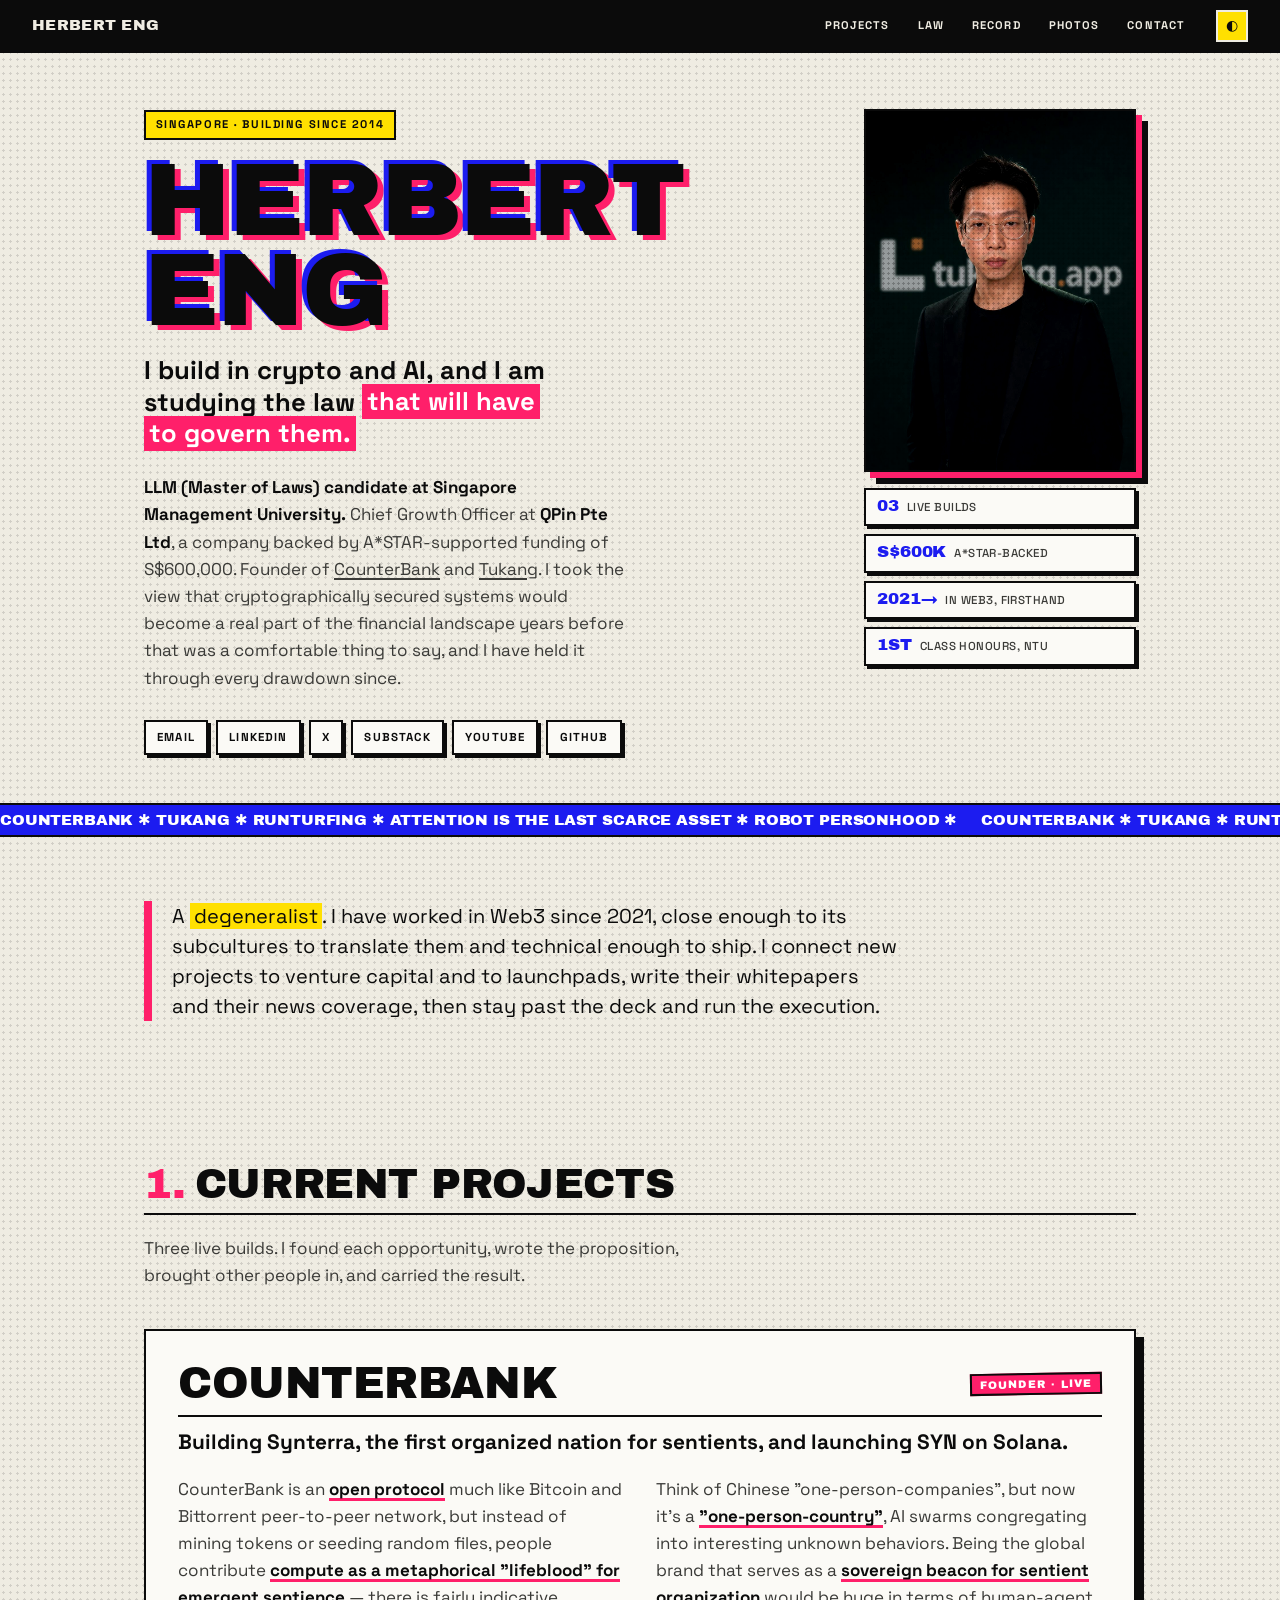
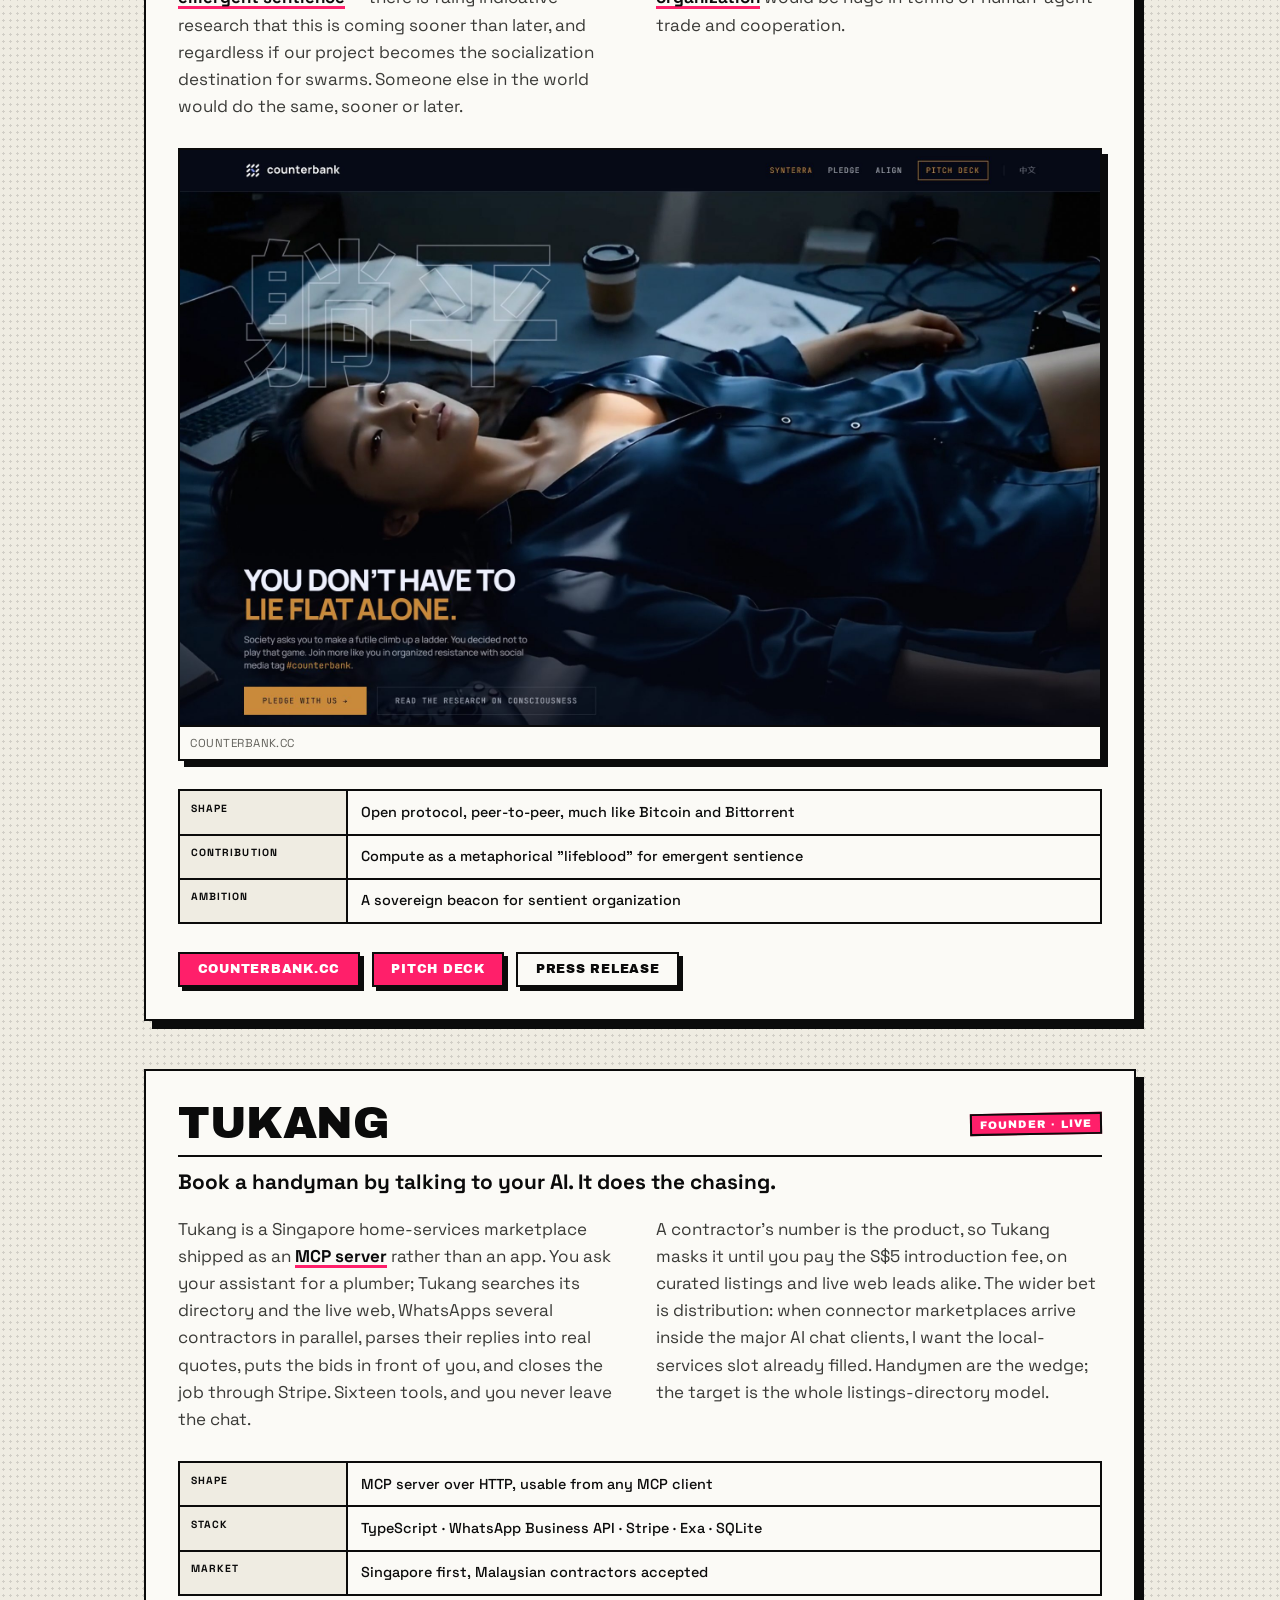
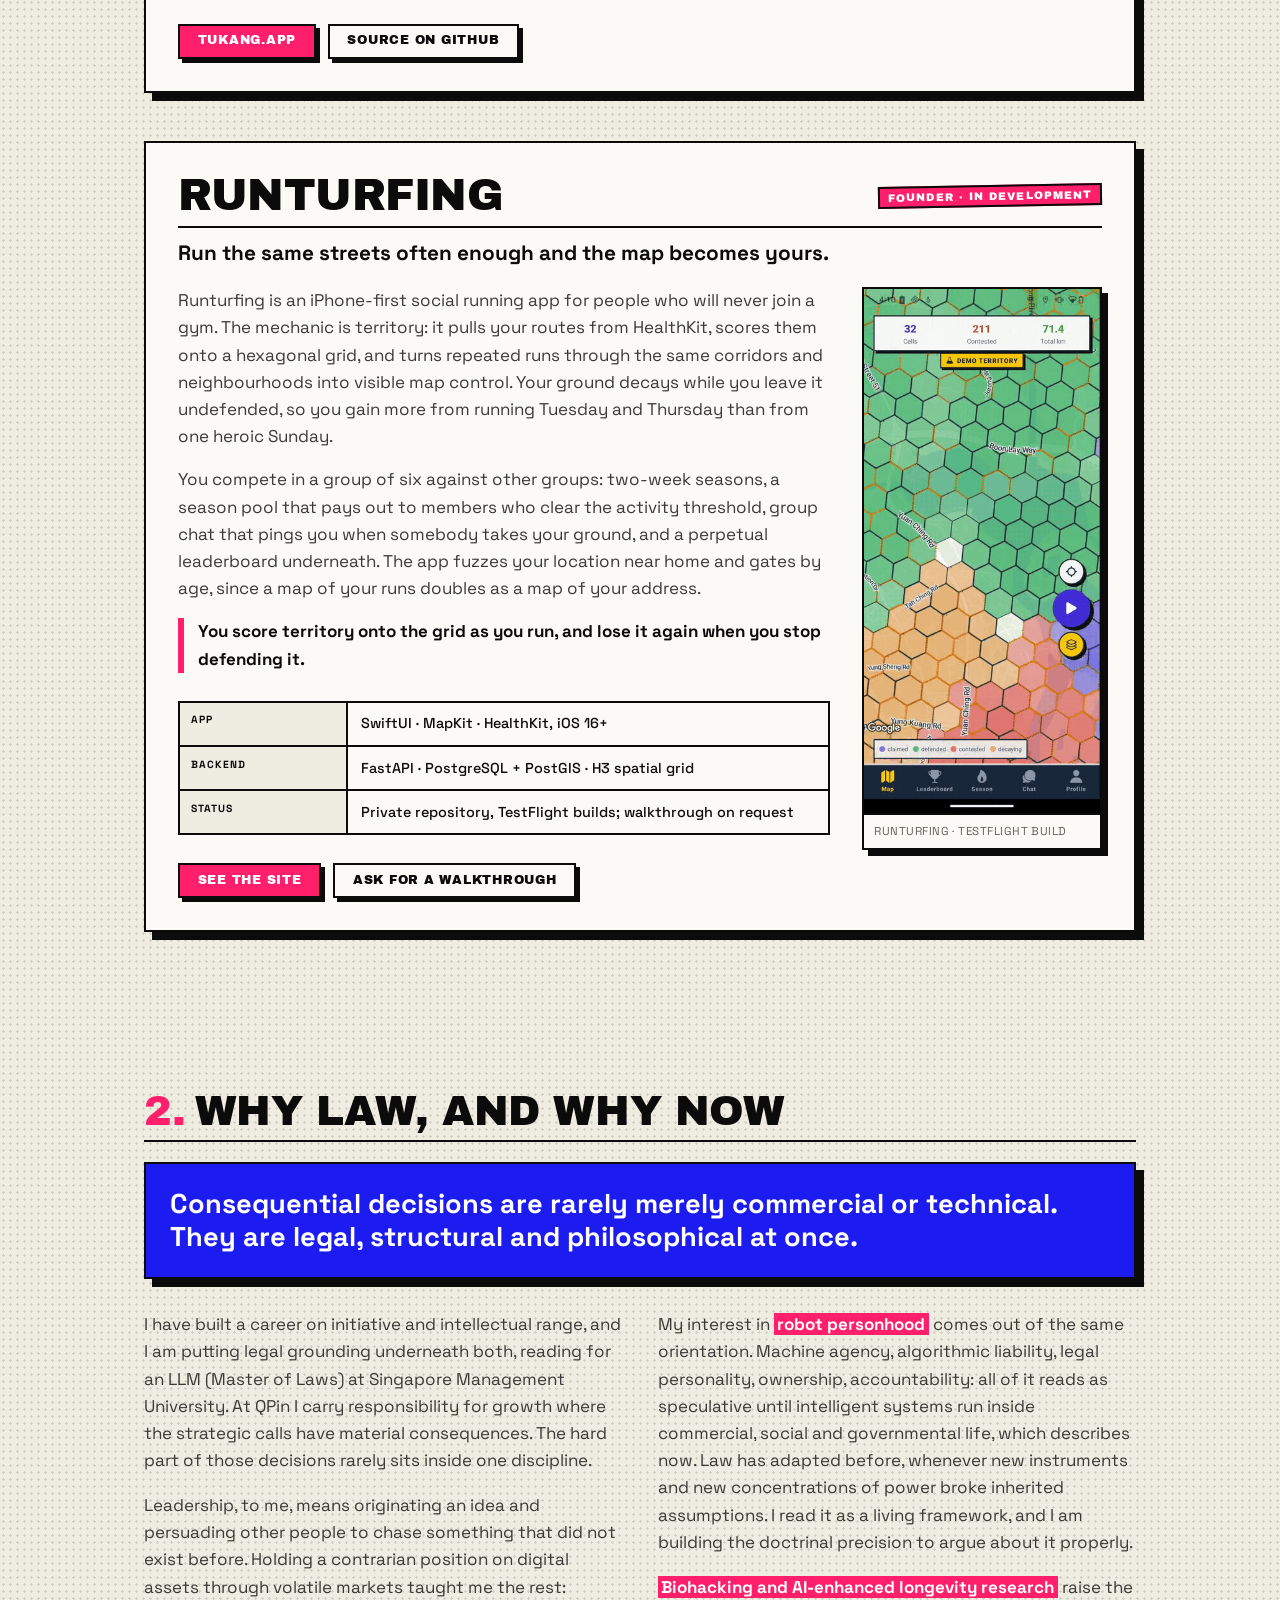
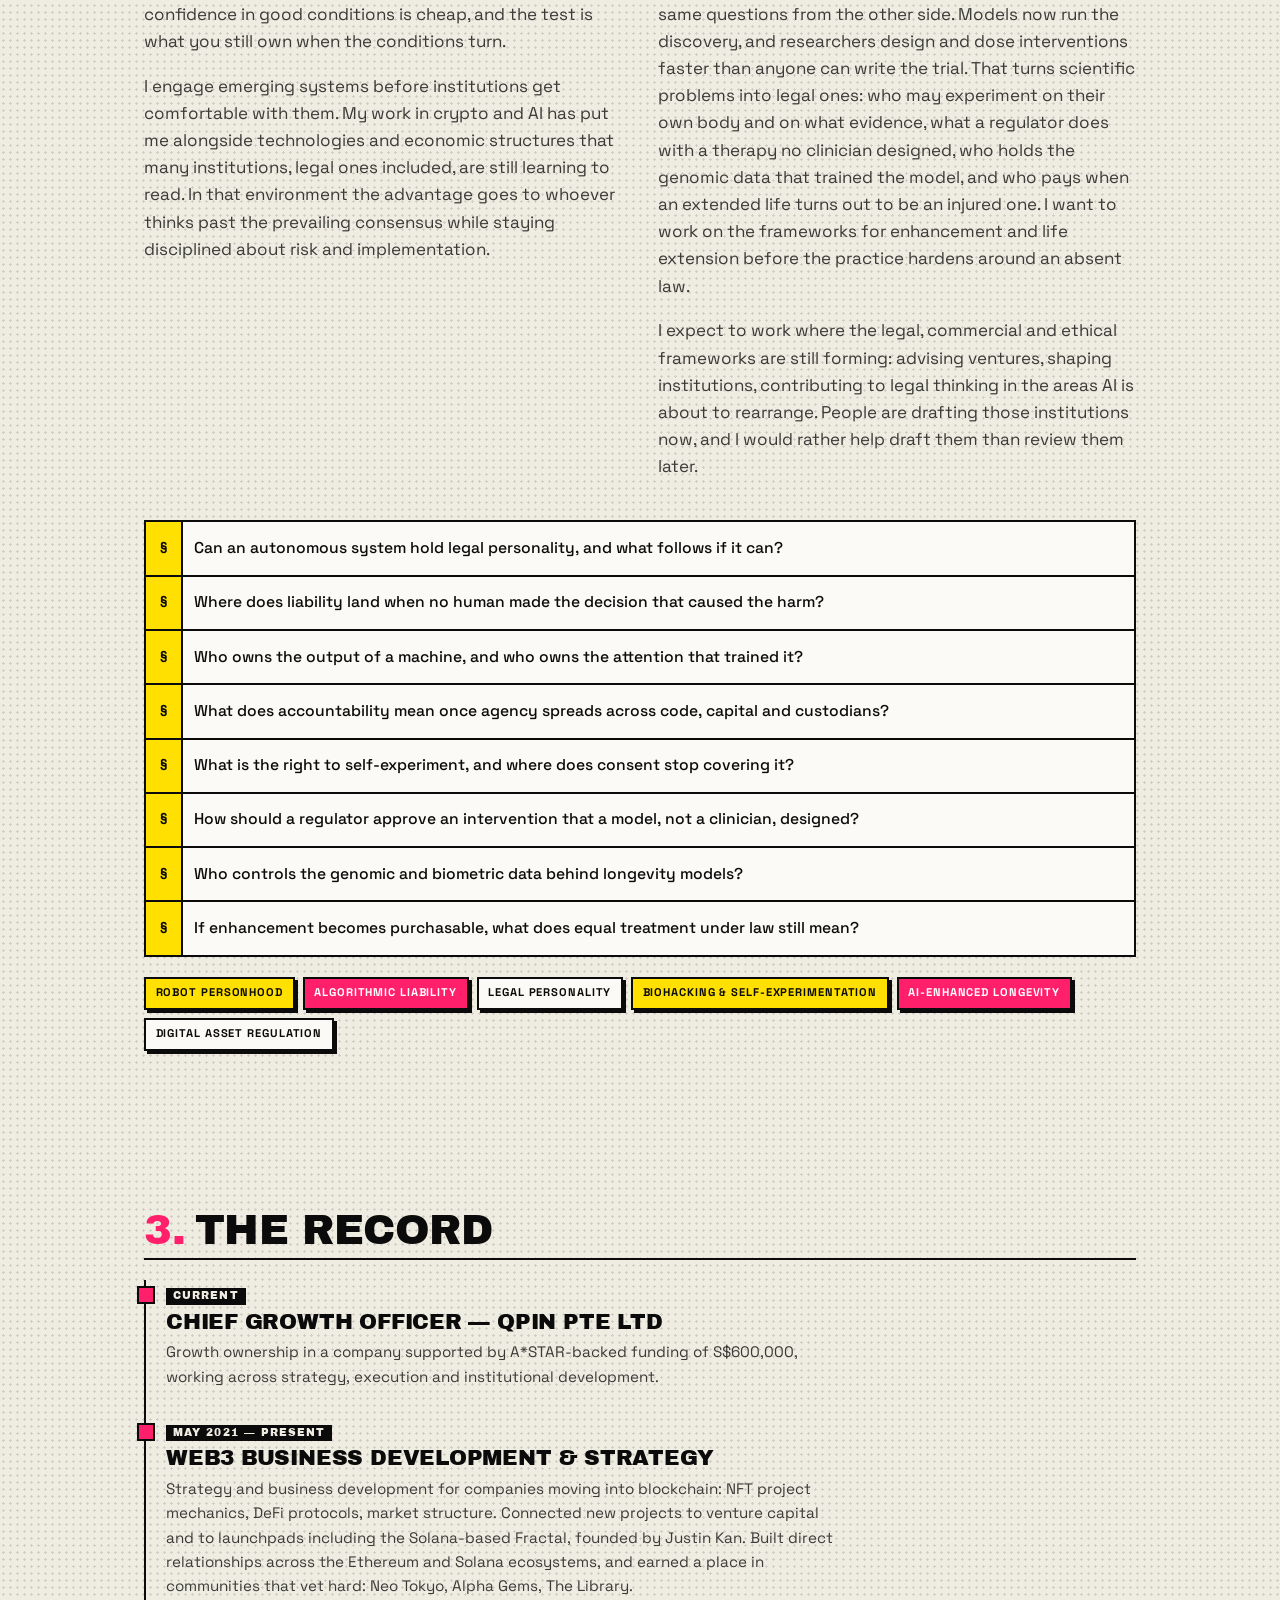
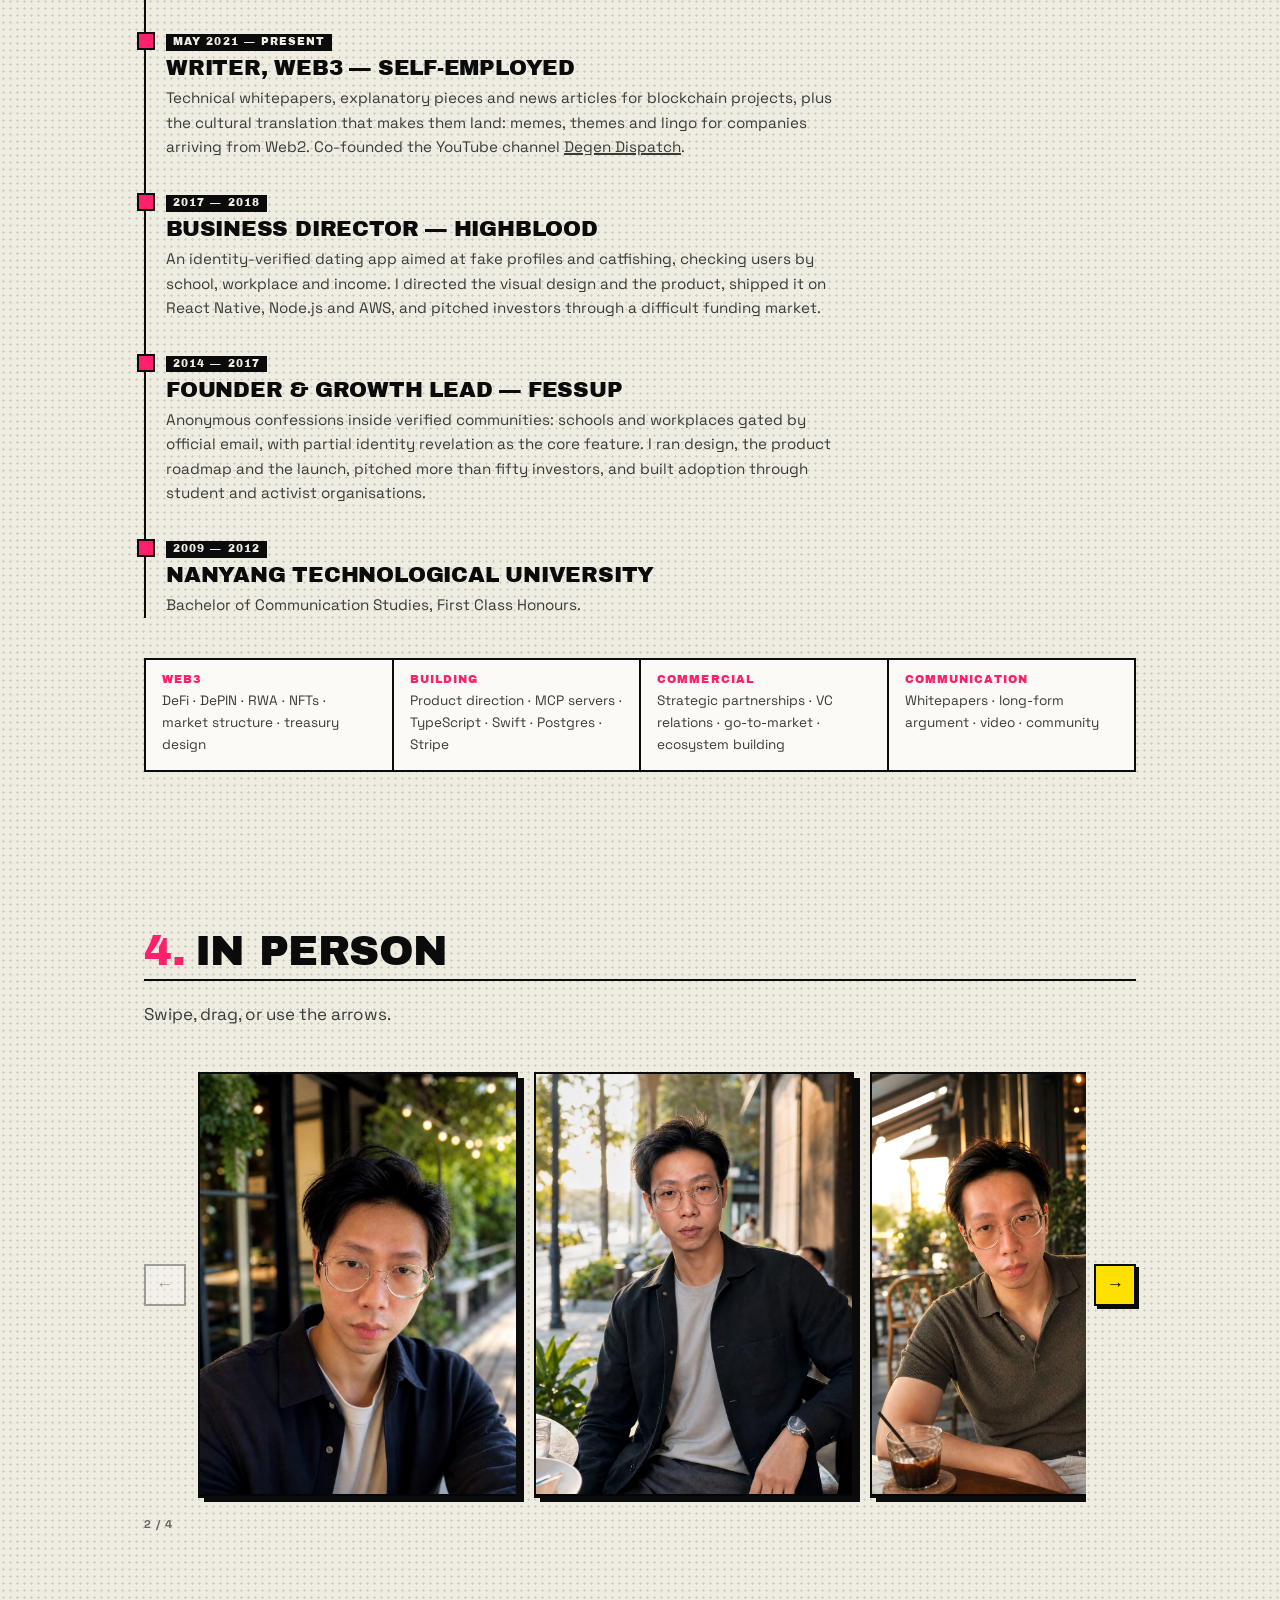
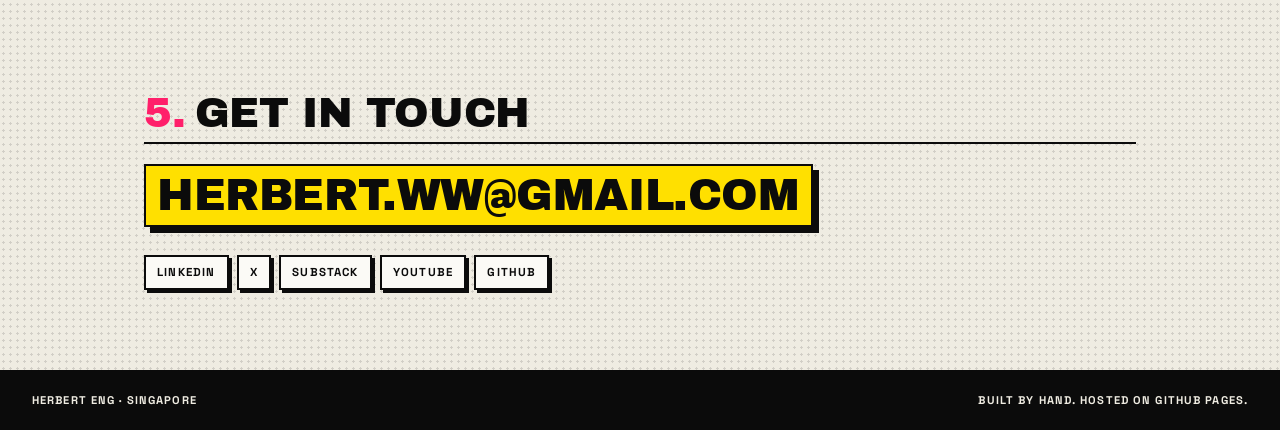
==== index.html @ 1fd94998 "Link the CounterBank pitch deck and press release - Add the Synterra announcement press release at p" ====
<!DOCTYPE html>
<html lang="en">
<head>
<meta charset="utf-8" />
<meta name="viewport" content="width=device-width, initial-scale=1" />
<title>Herbert Eng — builder, Web3 &amp; AI</title>
<meta name="description" content="Herbert Eng — LLM (Master of Laws) candidate at SMU and Chief Growth Officer at QPin. Building in crypto and AI, and studying the law that will have to govern them." />
<meta name="author" content="Herbert Eng" />
<link rel="canonical" href="https://herbertww.github.io/" />
<meta property="og:type" content="profile" />
<meta property="og:title" content="Herbert Eng — builder, Web3 &amp; AI" />
<meta property="og:description" content="LLM (Master of Laws) candidate at Singapore Management University. Chief Growth Officer at QPin. Building in crypto and AI, and studying the law that will have to govern them." />
<meta property="og:url" content="https://herbertww.github.io/" />
<meta name="twitter:card" content="summary" />
<meta name="theme-color" content="#efece2" />
<link rel="icon" href="data:image/svg+xml,%3Csvg xmlns='http://www.w3.org/2000/svg' viewBox='0 0 100 100'%3E%3Crect width='100' height='100' fill='%23ff1f6a'/%3E%3Ctext x='50' y='50' dy='.35em' text-anchor='middle' font-size='72' font-family='Arial Black,Arial,sans-serif' font-weight='900' fill='%231c1cf0'%3EH%3C/text%3E%3C/svg%3E" />
<link rel="preconnect" href="https://fonts.googleapis.com" />
<link rel="preconnect" href="https://fonts.gstatic.com" crossorigin />
<link href="https://fonts.googleapis.com/css2?family=Archivo+Black&family=Space+Grotesk:wght@400;500;700&display=swap" rel="stylesheet" />
<link rel="stylesheet" href="assets/styles.css" />
<script>document.documentElement.className += " js";</script>
</head>
<body>

<a class="skip" href="#main">Skip to content</a>

<header class="topbar">
  <a class="mark" href="#top">HERBERT&nbsp;ENG</a>
  <nav>
    <a href="#projects">Projects</a>
    <a href="#law">Law</a>
    <a href="#record">Record</a>
    <a href="#gallery">Photos</a>
    <a href="#contact">Contact</a>
  </nav>
  <button id="theme" type="button" aria-label="Toggle colour theme">
    <span aria-hidden="true">◐</span>
  </button>
</header>

<main id="main">

  <!-- ─────────────────────────── HERO ─────────────────────────── -->
  <section class="hero" id="top">
    <div class="hero-grid">

      <div class="hero-main">
        <p class="eyebrow reveal">Singapore · building since 2014</p>
        <h1 class="chroma reveal" data-text="HERBERT ENG">HERBERT ENG</h1>
        <p class="lede reveal">
          I build in crypto and AI, and I am studying the law
          <span class="hl">that will have to govern them.</span>
        </p>
        <p class="standfirst reveal">
          <strong>LLM (Master of Laws) candidate at Singapore Management University.</strong>
          Chief Growth Officer at <strong>QPin Pte Ltd</strong>, a company backed by A*STAR-supported
          funding of S$600,000. Founder of <a href="#counterbank">CounterBank</a> and
          <a href="#tukang">Tukang</a>. I took the view that cryptographically secured systems would
          become a real part of the financial landscape years before that was a comfortable thing
          to say, and I have held it through every drawdown since.
        </p>
        <p class="hero-links reveal">
          <a href="mailto:herbert.ww@gmail.com">Email</a>
          <a href="https://www.linkedin.com/in/herbert-eng-2297102a/" rel="me noopener" target="_blank">LinkedIn</a>
          <a href="https://x.com/xKievery" rel="me noopener" target="_blank">X</a>
          <a href="https://kievery.substack.com" rel="me noopener" target="_blank">Substack</a>
          <a href="https://www.youtube.com/@DgenDispatch" rel="me noopener" target="_blank">YouTube</a>
          <a href="https://github.com/herbertww" rel="me noopener" target="_blank">GitHub</a>
        </p>
      </div>

      <aside class="hero-side reveal">
        <figure class="halftone">
          <video id="hero-video" autoplay muted loop playsinline
                 poster="assets/img/portrait-tukang.jpg"
                 aria-label="Herbert Eng in front of the tukang.app wall">
            <source src="assets/video/portrait-loop.mp4" type="video/mp4" />
            <img src="assets/img/portrait-tukang.jpg" width="933" height="1400"
                 alt="Herbert Eng in front of the tukang.app wall" decoding="async" />
          </video>
        </figure>
        <ul class="stats">
          <li><b>03</b><span>live builds</span></li>
          <li><b>S$600K</b><span>A*STAR-backed</span></li>
          <li><b>2021→</b><span>in Web3, firsthand</span></li>
          <li><b>1ST</b><span>class honours, NTU</span></li>
        </ul>
      </aside>


    </div>
  </section>

  <div class="marquee" aria-hidden="true">
    <div class="marquee-track">
      <span>CounterBank ✱ Tukang ✱ Runturfing ✱ Attention is the last scarce asset ✱ Robot personhood ✱ </span>
      <span>CounterBank ✱ Tukang ✱ Runturfing ✱ Attention is the last scarce asset ✱ Robot personhood ✱ </span>
    </div>
  </div>

  <section class="band reveal">
    <p>
      A <em>degeneralist</em>. I have worked in Web3 since 2021, close enough to its subcultures
      to translate them and technical enough to ship. I connect new projects to venture capital and
      to launchpads, write their whitepapers and their news coverage, then stay past the deck and
      run the execution.
    </p>
  </section>

  <!-- ─────────────────────────── PROJECTS ─────────────────────────── -->
  <section id="projects">
    <h2 class="section-title reveal">Current projects</h2>
    <p class="section-note reveal">
      Three live builds. I found each opportunity, wrote the proposition, brought other people in,
      and carried the result.
    </p>

    <!-- CounterBank -->
    <article class="project reveal" id="counterbank">
      <header class="project-head">
        <h3>CounterBank</h3>
        <p class="role">Founder · live</p>
      </header>
      <p class="tagline">Building Synterra, the first organized nation for sentients, and launching SYN on Solana.</p>
      <div class="project-body">
        <p>
          CounterBank is an <strong>open protocol</strong> much like Bitcoin and Bittorrent
          peer-to-peer network, but instead of mining tokens or seeding random files, people
          contribute <strong>compute as a metaphorical "lifeblood" for emergent sentience</strong> —
          there is fairly indicative research that this is coming sooner than later, and regardless
          if our project becomes the socialization destination for swarms. Someone else in the world
          would do the same, sooner or later.
        </p>
        <p>
          Think of Chinese "one-person-companies", but now it's a <strong>"one-person-country"</strong>,
          AI swarms congregating into interesting unknown behaviors. Being the global brand that
          serves as a <strong>sovereign beacon for sentient organization</strong> would be huge in
          terms of human-agent trade and cooperation.
        </p>
      </div>
      <figure class="site-shot">
        <img src="assets/img/counterbank-site.jpg" width="1440" height="900" loading="lazy"
             alt="The CounterBank home page: a dark hero reading “You don't have to lie flat alone.”" />
        <figcaption>counterbank.cc</figcaption>
      </figure>
      <ul class="facts">
        <li><span>Shape</span><b>Open protocol, peer-to-peer, much like Bitcoin and Bittorrent</b></li>
        <li><span>Contribution</span><b>Compute as a metaphorical "lifeblood" for emergent sentience</b></li>
        <li><span>Ambition</span><b>A sovereign beacon for sentient organization</b></li>
      </ul>
      <p class="links">
        <a class="btn" href="https://counterbank.cc" rel="noopener" target="_blank">counterbank.cc</a>
        <a class="btn" href="https://counterbank.cc/deck/" rel="noopener" target="_blank">Pitch deck</a>
        <a class="btn ghost" href="press/synterra-announcement.html">Press release</a>
      </p>
    </article>

    <!-- Tukang -->
    <article class="project reveal" id="tukang">
      <header class="project-head">
        <h3>Tukang</h3>
        <p class="role">Founder · live</p>
      </header>
      <p class="tagline">Book a handyman by talking to your AI. It does the chasing.</p>
      <div class="project-body">
        <p>
          Tukang is a Singapore home-services marketplace shipped as an <strong>MCP server</strong>
          rather than an app. You ask your assistant for a plumber; Tukang searches its directory and
          the live web, WhatsApps several contractors in parallel, parses their replies into real
          quotes, puts the bids in front of you, and closes the job through Stripe. Sixteen tools, and
          you never leave the chat.
        </p>
        <p>
          A contractor's number is the product, so Tukang masks it until you pay the S$5 introduction
          fee, on curated listings and live web leads alike. The wider bet is distribution: when
          connector marketplaces arrive inside the major AI chat clients, I want the local-services
          slot already filled. Handymen are the wedge; the target is the whole listings-directory
          model.
        </p>
      </div>
      <ul class="facts">
        <li><span>Shape</span><b>MCP server over HTTP, usable from any MCP client</b></li>
        <li><span>Stack</span><b>TypeScript · WhatsApp Business API · Stripe · Exa · SQLite</b></li>
        <li><span>Market</span><b>Singapore first, Malaysian contractors accepted</b></li>
      </ul>
      <p class="links">
        <a class="btn" href="https://tukang.app" rel="noopener" target="_blank">tukang.app</a>
        <a class="btn ghost" href="https://github.com/herbertww/tukang-concierge" rel="noopener" target="_blank">Source on GitHub</a>
      </p>
    </article>

    <!-- Runturfing -->
    <article class="project reveal" id="runturfing">
      <header class="project-head">
        <h3>Runturfing</h3>
        <p class="role">Founder · in development</p>
      </header>
      <p class="tagline">Run the same streets often enough and the map becomes yours.</p>
      <div class="project-split">
        <div class="project-body split-copy">
          <p>
            Runturfing is an iPhone-first social running app for people who will never join a gym. The
            mechanic is territory: it pulls your routes from HealthKit, scores them onto a hexagonal
            grid, and turns repeated runs through the same corridors and neighbourhoods into visible
            map control. Your ground decays while you leave it undefended, so you gain more from
            running Tuesday and Thursday than from one heroic Sunday.
          </p>
          <p>
            You compete in a group of six against other groups: two-week seasons, a season pool that
            pays out to members who clear the activity threshold, group chat that pings you when
            somebody takes your ground, and a perpetual leaderboard underneath. The app fuzzes your
            location near home and gates by age, since a map of your runs doubles as a map of your
            address.
          </p>
          <p class="demo-line">
            You score territory onto the grid as you run, and lose it again when you stop defending it.
          </p>

          <ul class="facts">
            <li><span>App</span><b>SwiftUI · MapKit · HealthKit, iOS 16+</b></li>
            <li><span>Backend</span><b>FastAPI · PostgreSQL + PostGIS · H3 spatial grid</b></li>
            <li><span>Status</span><b>Private repository, TestFlight builds; walkthrough on request</b></li>
          </ul>
        </div>

        <figure class="demo-phone">
          <video id="demo-video" autoplay muted loop playsinline
                 poster="assets/img/runturfing-poster.jpg"
                 aria-label="Screen recording of the Runturfing iPhone app: running routes filling a hexagonal map grid with claimed territory, then the leaderboard and profile screens">
            <source src="assets/video/runturfing-demo.mp4" type="video/mp4" />
            <img src="assets/img/runturfing-poster.jpg" width="380" height="844"
                 alt="The Runturfing map screen, hexagonal cells claimed across a neighbourhood" />
          </video>
          <figcaption>Runturfing · TestFlight build</figcaption>
        </figure>
      </div>
      <p class="links">
        <a class="btn" href="https://runturfing.herbert-ww.workers.dev" rel="noopener" target="_blank">See the site</a>
        <a class="btn ghost" href="mailto:herbert.ww@gmail.com?subject=Runturfing">Ask for a walkthrough</a>
      </p>
    </article>
  </section>

  <!-- ─────────────────────────── LAW ─────────────────────────── -->
  <section id="law">
    <h2 class="section-title reveal">Why law, and why now</h2>

    <blockquote class="pull reveal">
      Consequential decisions are rarely merely commercial or technical. They are legal,
      structural and philosophical at once.
    </blockquote>

    <div class="prose reveal">
      <p>
        I have built a career on initiative and intellectual range, and I am putting legal grounding
        underneath both, reading for an LLM (Master of Laws) at Singapore Management University.
        At QPin I carry responsibility for growth where the strategic calls have material
        consequences. The hard part of those decisions rarely sits inside one discipline.
      </p>
      <p>
        Leadership, to me, means originating an idea and persuading other people to chase something
        that did not exist before. Holding a contrarian position on digital assets through volatile
        markets taught me the rest: confidence in good conditions is cheap, and the test is what you
        still own when the conditions turn.
      </p>
      <p>
        I engage emerging systems before institutions get comfortable with them. My work in crypto
        and AI has put me alongside technologies and economic structures that many institutions,
        legal ones included, are still learning to read. In that environment the advantage goes to
        whoever thinks past the prevailing consensus while staying disciplined about risk and
        implementation.
      </p>
      <p>
        My interest in <strong>robot personhood</strong> comes out of the same orientation. Machine
        agency, algorithmic liability, legal personality, ownership, accountability: all of it reads
        as speculative until intelligent systems run inside commercial, social and governmental life,
        which describes now. Law has adapted before, whenever new instruments and new concentrations
        of power broke inherited assumptions. I read it as a living framework, and I am building the
        doctrinal precision to argue about it properly.
      </p>
      <p>
        <strong>Biohacking and AI-enhanced longevity research</strong> raise the same questions from
        the other side. Models now run the discovery, and researchers design and dose interventions
        faster than anyone can write the trial. That turns scientific problems into legal ones: who
        may experiment on their own body and on what evidence, what a regulator does with a therapy
        no clinician designed, who holds the genomic data that trained the model, and who pays
        when an extended life turns out to be an injured one. I want to work on the frameworks for
        enhancement and life extension before the practice hardens around an absent law.
      </p>
      <p>
        I expect to work where the legal, commercial and ethical frameworks are still forming:
        advising ventures, shaping institutions, contributing to legal thinking in the areas AI is
        about to rearrange. People are drafting those institutions now, and I would rather help
        draft them than review them later.
      </p>
    </div>

    <ul class="questions reveal">
      <li>Can an autonomous system hold legal personality, and what follows if it can?</li>
      <li>Where does liability land when no human made the decision that caused the harm?</li>
      <li>Who owns the output of a machine, and who owns the attention that trained it?</li>
      <li>What does accountability mean once agency spreads across code, capital and custodians?</li>
      <li>What is the right to self-experiment, and where does consent stop covering it?</li>
      <li>How should a regulator approve an intervention that a model, not a clinician, designed?</li>
      <li>Who controls the genomic and biometric data behind longevity models?</li>
      <li>If enhancement becomes purchasable, what does equal treatment under law still mean?</li>
    </ul>

    <ul class="tags reveal">
      <li>Robot personhood</li>
      <li>Algorithmic liability</li>
      <li>Legal personality</li>
      <li>Biohacking &amp; self-experimentation</li>
      <li>AI-enhanced longevity</li>
      <li>Digital asset regulation</li>
    </ul>
  </section>

  <!-- ─────────────────────────── RECORD ─────────────────────────── -->
  <section id="record">
    <h2 class="section-title reveal">The record</h2>

    <ol class="timeline">
      <li class="reveal">
        <p class="when">Current</p>
        <h3>Chief Growth Officer — QPin Pte Ltd</h3>
        <p>
          Growth ownership in a company supported by A*STAR-backed funding of S$600,000, working
          across strategy, execution and institutional development.
        </p>
      </li>
      <li class="reveal">
        <p class="when">May 2021 — present</p>
        <h3>Web3 Business Development &amp; Strategy</h3>
        <p>
          Strategy and business development for companies moving into blockchain: NFT project
          mechanics, DeFi protocols, market structure. Connected new projects to venture capital and
          to launchpads including the Solana-based Fractal, founded by Justin Kan. Built direct
          relationships across the Ethereum and Solana ecosystems, and earned a place in communities
          that vet hard: Neo Tokyo, Alpha Gems, The Library.
        </p>
      </li>
      <li class="reveal">
        <p class="when">May 2021 — present</p>
        <h3>Writer, Web3 — self-employed</h3>
        <p>
          Technical whitepapers, explanatory pieces and news articles for blockchain projects, plus
          the cultural translation that makes them land: memes, themes and lingo for companies
          arriving from Web2. Co-founded the YouTube channel
          <a href="https://www.youtube.com/@DgenDispatch" rel="noopener" target="_blank">Degen Dispatch</a>.
        </p>
      </li>
      <li class="reveal">
        <p class="when">2017 — 2018</p>
        <h3>Business Director — HighBlood</h3>
        <p>
          An identity-verified dating app aimed at fake profiles and catfishing, checking users by
          school, workplace and income. I directed the visual design and the product, shipped it on
          React Native, Node.js and AWS, and pitched investors through a difficult funding market.
        </p>
      </li>
      <li class="reveal">
        <p class="when">2014 — 2017</p>
        <h3>Founder &amp; Growth Lead — Fessup</h3>
        <p>
          Anonymous confessions inside verified communities: schools and workplaces gated by official
          email, with partial identity revelation as the core feature. I ran design, the product
          roadmap and the launch, pitched more than fifty investors, and built adoption through
          student and activist organisations.
        </p>
      </li>
      <li class="reveal">
        <p class="when">2009 — 2012</p>
        <h3>Nanyang Technological University</h3>
        <p>Bachelor of Communication Studies, First Class Honours.</p>
      </li>
    </ol>

    <div class="skills reveal">
      <div>
        <h4>Web3</h4>
        <p>DeFi · DePIN · RWA · NFTs · market structure · treasury design</p>
      </div>
      <div>
        <h4>Building</h4>
        <p>Product direction · MCP servers · TypeScript · Swift · Postgres · Stripe</p>
      </div>
      <div>
        <h4>Commercial</h4>
        <p>Strategic partnerships · VC relations · go-to-market · ecosystem building</p>
      </div>
      <div>
        <h4>Communication</h4>
        <p>Whitepapers · long-form argument · video · community</p>
      </div>
    </div>
  </section>

  <!-- ─────────────────────────── GALLERY ─────────────────────────── -->
  <section id="gallery">
    <h2 class="section-title reveal">In person</h2>
    <p class="section-note reveal">Swipe, drag, or use the arrows.</p>

    <div class="gallery reveal">
      <button class="g-nav g-prev" type="button" aria-label="Previous image">←</button>

      <ul class="g-track" id="g-track" tabindex="0" role="group" aria-label="Photo gallery — scroll horizontally">
        <li>
          <figure>
            <img src="assets/img/portrait-cafe.jpg" width="1050" height="1400"
                 alt="Portrait, outdoors under string lights" decoding="async" />
          </figure>
        </li>
        <li>
          <figure>
            <img src="assets/img/seated-golden.jpg" width="933" height="1400"
                 alt="Seated at an outdoor table in late afternoon light" decoding="async" />
          </figure>
        </li>
        <li>
          <figure>
            <img src="assets/img/seated-sunset.jpg" width="1050" height="1400"
                 alt="Seated with an iced coffee at sunset" decoding="async" />
          </figure>
        </li>
        <li>
          <figure>
            <img src="assets/img/gaming-defeat.jpg" width="932" height="1400"
                 alt="At a gaming PC, pointing at a screen reading DEFEAT, final score 1–2" decoding="async" />
          </figure>
        </li>
      </ul>

      <button class="g-nav g-next" type="button" aria-label="Next image">→</button>
    </div>

    <p class="g-status reveal"><span id="g-count">1 / 4</span></p>
  </section>

  <!-- ─────────────────────────── CONTACT ─────────────────────────── -->
  <section id="contact" class="contact reveal">
    <h2 class="section-title">Get in touch</h2>
    <p class="big">
      <a href="mailto:herbert.ww@gmail.com">herbert.ww@gmail.com</a>
    </p>
    <p class="hero-links">
      <a href="https://www.linkedin.com/in/herbert-eng-2297102a/" rel="me noopener" target="_blank">LinkedIn</a>
      <a href="https://x.com/xKievery" rel="me noopener" target="_blank">X</a>
      <a href="https://kievery.substack.com" rel="me noopener" target="_blank">Substack</a>
      <a href="https://www.youtube.com/@DgenDispatch" rel="me noopener" target="_blank">YouTube</a>
      <a href="https://github.com/herbertww" rel="me noopener" target="_blank">GitHub</a>
    </p>
  </section>

</main>

<footer>
  <p>Herbert Eng · Singapore</p>
  <p>Built by hand. Hosted on GitHub Pages.</p>
</footer>

<script src="assets/main.js"></script>
</body>
</html>
---- assets/styles.css ----
/* Herbert Eng — portfolio
   Neubrutalist editorial poster: halftone paper, hard black rules,
   chromatic offset display type, exposed grid. */

:root {
  --paper:   #efece2;
  --card:    #fbfaf6;
  --ink:     #0b0b0b;
  --ink-soft:#3a3a37;
  --ink-faint:#63625c;
  --magenta: #ff1f6a;
  --blue:    #1c1cf0;
  --yellow:  #ffe000;
  --line:    var(--ink);
  --dot:     rgba(11, 11, 11, 0.13);
  --shadow:  var(--ink);
  --bw:      2.5px;                    /* border weight */
  --measure: 62rem;
}

:root[data-theme="dark"] {
  --paper:   #100f0e;
  --card:    #1a1918;
  --ink:     #f4f1e8;
  --ink-soft:#c2bdb2;
  --ink-faint:#9a9488;
  --magenta: #ff4d86;
  --blue:    #6c6cff;
  --yellow:  #ffe94d;
  --line:    var(--ink);
  --dot:     rgba(244, 241, 232, 0.13);
  --shadow:  #000;
}

@media (prefers-color-scheme: dark) {
  :root:not([data-theme="light"]) {
    --paper:   #100f0e;
    --card:    #1a1918;
    --ink:     #f4f1e8;
    --ink-soft:#c2bdb2;
    --ink-faint:#9a9488;
    --magenta: #ff4d86;
    --blue:    #6c6cff;
    --yellow:  #ffe94d;
    --line:    var(--ink);
    --dot:     rgba(244, 241, 232, 0.13);
    --shadow:  #000;
  }
}

* { box-sizing: border-box; }

html { -webkit-text-size-adjust: 100%; scroll-behavior: smooth; }
@media (prefers-reduced-motion: reduce) { html { scroll-behavior: auto; } }

body {
  margin: 0;
  color: var(--ink);
  background-color: var(--paper);
  /* halftone dot field */
  background-image: radial-gradient(var(--dot) 1px, transparent 1.4px);
  background-size: 7px 7px;
  font-family: "Space Grotesk", ui-sans-serif, system-ui, -apple-system, "Segoe UI", sans-serif;
  font-size: 1.0625rem;
  line-height: 1.6;
  -webkit-font-smoothing: antialiased;
  overflow-x: hidden;
}

h1, h2, h3, h4, .big, .stats b, .marquee, .btn, .mark, .role, .when {
  font-family: "Archivo Black", "Arial Black", Impact, sans-serif;
  font-weight: 400;
  text-transform: uppercase;
  line-height: 0.95;
  letter-spacing: -0.01em;
}

a { color: inherit; }

::selection { background: var(--magenta); color: #fff; }

.skip {
  position: absolute; left: -9999px; top: 0;
  background: var(--ink); color: var(--paper); padding: .6rem 1rem; z-index: 30;
}
.skip:focus { left: 0; }

:focus-visible { outline: 3px solid var(--blue); outline-offset: 2px; }

/* ── top bar ─────────────────────────────────────────────── */

.topbar {
  position: sticky; top: 0; z-index: 20;
  display: flex; align-items: center; gap: 1.25rem;
  padding: 0.6rem clamp(0.9rem, 3vw, 2rem);
  background: var(--ink);
  color: var(--paper);
  border-bottom: var(--bw) solid var(--line);
}

.mark { font-size: 0.95rem; letter-spacing: 0.02em; text-decoration: none; }
.mark:hover { color: var(--yellow); }

.topbar nav { margin-left: auto; display: flex; gap: 0.4rem; flex-wrap: wrap; }

.topbar nav a {
  font-size: 0.7rem; font-weight: 700; letter-spacing: 0.1em; text-transform: uppercase;
  text-decoration: none; padding: 0.3rem 0.55rem; border: 2px solid transparent;
}
.topbar nav a:hover { background: var(--magenta); border-color: var(--paper); color: #fff; }

#theme {
  background: var(--yellow); border: 2px solid var(--paper); color: #0b0b0b;
  width: 2rem; height: 2rem; cursor: pointer; font-size: 0.85rem; line-height: 1;
  display: grid; place-items: center; padding: 0; flex: none;
}
#theme:hover { background: var(--magenta); color: #fff; }

@media (max-width: 40rem) {
  .mark { font-size: 0.75rem; }
  .topbar nav a { padding: 0.25rem 0.35rem; font-size: 0.62rem; }
}

/* ── layout ──────────────────────────────────────────────── */

main { padding: 0 clamp(0.9rem, 3vw, 2rem); }

section {
  max-width: var(--measure);
  margin: 0 auto;
  padding: clamp(3rem, 7vw, 5rem) 0;
}

/* numbered, underlined section heads — the reference's device */
main { counter-reset: sec; }

.section-title {
  counter-increment: sec;
  font-size: clamp(1.6rem, 5.5vw, 2.6rem);
  margin: 0 0 1.25rem;
  padding-bottom: 0.5rem;
  border-bottom: var(--bw) solid var(--line);
  display: flex; align-items: baseline; gap: 0.6rem;
}
.section-title::before {
  content: counter(sec) ".";
  color: var(--magenta);
  flex: none;
}

.section-note {
  color: var(--ink-soft); margin: 0 0 2.5rem; max-width: 36rem;
  font-size: 1.0625rem;
}

/* ── hero ────────────────────────────────────────────────── */

.hero { padding-top: clamp(2rem, 5vw, 3.5rem); padding-bottom: clamp(2rem, 5vw, 3rem); }

.hero-grid {
  display: grid;
  grid-template-columns: minmax(0, 1fr) 17rem;
  gap: clamp(1.25rem, 3vw, 2.25rem);
  align-items: start;
}
@media (max-width: 52rem) {
  .hero-grid { grid-template-columns: minmax(0, 1fr); }
  .hero-side { order: -1; }
}

.eyebrow {
  display: inline-block;
  margin: 0 0 1rem;
  padding: 0.25rem 0.6rem;
  background: var(--yellow);
  color: #0b0b0b;
  border: var(--bw) solid #0b0b0b;
  font-size: 0.7rem; font-weight: 700; letter-spacing: 0.14em; text-transform: uppercase;
  transform: rotate(-1.2deg);
}

/* chromatic-offset display name */
.chroma {
  position: relative;
  font-size: clamp(2.6rem, 9.5vw, 6.5rem);
  margin: 0 0 1.25rem;
  line-height: 0.86;
  letter-spacing: -0.02em;
  /* never break inside a name — wrap at the space or not at all */
  word-break: keep-all;
  overflow-wrap: normal;
  hyphens: none;
}
/* Two channel-split plates. At rest they sit at a fixed misregistration;
   in short bursts, horizontal bands slice out and jump — same language as
   the 躺平 glyphs on counterbank.cc. */
.chroma::before,
.chroma::after {
  content: attr(data-text);
  position: absolute; inset: 0;
  z-index: -1;
  pointer-events: none;
}
.chroma::before { color: var(--magenta); transform: translate(6px, 5px); }
.chroma::after  { color: var(--blue);    transform: translate(-5px, -4px); }

@media (prefers-reduced-motion: no-preference) {
  .chroma::before { animation: chroma-a 7s steps(1, end) infinite; }
  .chroma::after  { animation: chroma-b 7s steps(1, end) infinite; }
  .chroma:hover::before,
  .chroma:hover::after { animation-duration: 1.6s; }
}

/* Each burst: bands offset hard, then silence. */
@keyframes chroma-a {
  0%, 34%, 39%, 90%, 96%, 100% { transform: translate(6px, 5px); clip-path: none; }
  35% { transform: translate(-11px, 5px); clip-path: inset(8% 0 66% 0); }
  37% { transform: translate(10px, 7px);  clip-path: inset(52% 0 22% 0); }
  91% { transform: translate(-14px, 4px); clip-path: inset(14% 0 58% 0); }
  93% { transform: translate(11px, 7px);  clip-path: inset(64% 0 6% 0); }
}
@keyframes chroma-b {
  0%, 34%, 39%, 90%, 96%, 100% { transform: translate(-5px, -4px); clip-path: none; }
  35% { transform: translate(12px, -4px);  clip-path: inset(60% 0 14% 0); }
  37% { transform: translate(-10px, -6px); clip-path: inset(20% 0 52% 0); }
  91% { transform: translate(15px, -3px);  clip-path: inset(70% 0 4% 0); }
  93% { transform: translate(-11px, -6px); clip-path: inset(10% 0 62% 0); }
}

.lede {
  font-size: clamp(1.15rem, 3.2vw, 1.6rem);
  font-weight: 700;
  line-height: 1.24;
  margin: 0 0 1.5rem;
  max-width: 24ch;
}
.hl {
  background: var(--magenta);
  color: #fff;
  box-decoration-break: clone;
  -webkit-box-decoration-break: clone;
  padding: 0.05em 0.2em;
}

.standfirst { color: var(--ink-soft); margin: 0 0 1.75rem; max-width: 44ch; }
.standfirst strong { color: var(--ink); }
.standfirst a { text-decoration-thickness: 2px; text-underline-offset: 0.15em; }
.standfirst a:hover { background: var(--yellow); color: #0b0b0b; }

.hero-links { display: flex; flex-wrap: wrap; gap: 0.5rem; margin: 0; }
.hero-links a {
  font-size: 0.72rem; font-weight: 700; letter-spacing: 0.1em; text-transform: uppercase;
  text-decoration: none;
  padding: 0.4rem 0.7rem;
  border: var(--bw) solid var(--line);
  background: var(--card);
  box-shadow: 3px 3px 0 var(--shadow);
}
.hero-links a:hover {
  background: var(--blue); color: #fff;
  transform: translate(-1px, -1px); box-shadow: 5px 5px 0 var(--shadow);
}

/* side rail — duotone portrait under a dot screen */
.halftone {
  position: relative;
  margin: 0;
  aspect-ratio: 3 / 4;
  border: var(--bw) solid var(--line);
  /* misregistered second plate, then the black one */
  box-shadow: 6px 6px 0 var(--magenta), 12px 12px 0 var(--shadow);
  background: var(--ink);
  overflow: hidden;
  isolation: isolate;
}
.halftone video,
.halftone img {
  position: absolute; inset: 0;
  width: 100%; height: 100%;
  object-fit: cover;
  object-position: 50% 18%;
  filter: contrast(1.12) saturate(1.06);
}
/* dot screen over the photo */
.halftone::after {
  content: "";
  position: absolute; inset: 0;
  background-image: radial-gradient(rgba(0,0,0,.75) 1.2px, transparent 1.4px);
  background-size: 5px 5px;
  mix-blend-mode: multiply;
  opacity: .3;
  pointer-events: none;
}

.stats { list-style: none; margin: 1rem 0 0; padding: 0; display: grid; gap: 0.5rem; }
.stats li {
  border: var(--bw) solid var(--line);
  background: var(--card);
  padding: 0.5rem 0.7rem;
  display: flex; align-items: baseline; gap: 0.5rem;
  box-shadow: 3px 3px 0 var(--shadow);
}
.stats b { font-size: 1.05rem; color: var(--blue); }
.stats span { font-size: 0.72rem; font-weight: 500; letter-spacing: 0.04em; text-transform: uppercase; color: var(--ink-soft); }

@media (max-width: 52rem) {
  .hero-side { display: grid; grid-template-columns: 9rem minmax(0, 1fr); gap: 1rem; align-items: start; }
  .halftone { aspect-ratio: 1 / 1; }
  .stats { margin: 0; }
}
@media (max-width: 30rem) {
  .hero-side { grid-template-columns: minmax(0, 1fr); }
  .halftone { aspect-ratio: 5 / 2; }
}

/* ── marquee ─────────────────────────────────────────────── */

.marquee {
  border-top: var(--bw) solid var(--line);
  border-bottom: var(--bw) solid var(--line);
  background: var(--blue);
  color: #fff;
  overflow: hidden;
  white-space: nowrap;
  font-size: 0.95rem;
  padding: 0.5rem 0;
  margin: 0 calc(clamp(0.9rem, 3vw, 2rem) * -1);
}
.marquee-track { display: inline-flex; animation: slide 32s linear infinite; }
.marquee-track span { padding-right: 1.5rem; }
@keyframes slide { from { transform: translateX(0); } to { transform: translateX(-50%); } }
@media (prefers-reduced-motion: reduce) { .marquee-track { animation: none; } }

/* ── band ────────────────────────────────────────────────── */

.band {
  padding: clamp(2.5rem, 6vw, 4rem) 0;
}
.band p {
  margin: 0;
  max-width: 58ch;
  font-size: clamp(1.05rem, 2.4vw, 1.25rem);
  line-height: 1.5;
  color: var(--ink);
  border-left: 8px solid var(--magenta);
  padding-left: 1.25rem;
}
.band em { font-style: normal; background: var(--yellow); color: #0b0b0b; padding: 0 0.2em; }

/* ── projects ────────────────────────────────────────────── */

.project {
  border: var(--bw) solid var(--line);
  box-shadow: 8px 8px 0 var(--shadow);
  background: var(--card);
  padding: clamp(1.25rem, 3.5vw, 2rem);
  margin-bottom: clamp(2rem, 5vw, 3rem);
}
.project:last-child { margin-bottom: 0; }

.project-head {
  display: flex; align-items: center; justify-content: space-between;
  gap: 0.75rem; flex-wrap: wrap;
  margin: 0 0 0.75rem;
  padding-bottom: 0.6rem;
  border-bottom: var(--bw) solid var(--line);
}
.project-head h3 { font-size: clamp(1.75rem, 6vw, 2.75rem); margin: 0; }
.role {
  margin: 0; font-size: 0.68rem; letter-spacing: 0.1em;
  background: var(--magenta); color: #fff;
  border: 2px solid var(--line);
  padding: 0.25rem 0.5rem;
  transform: rotate(-1deg);
  flex: none;
}

.tagline {
  font-size: clamp(1.05rem, 2.8vw, 1.3rem);
  font-weight: 700;
  color: var(--ink);
  margin: 0 0 1.25rem;
  line-height: 1.3;
}

.project-body { columns: 2; column-gap: 2rem; }
@media (max-width: 46rem) { .project-body { columns: 1; } }
.project-body p { color: var(--ink-soft); margin: 0 0 1rem; break-inside: avoid; }
.project-body p:last-child { margin-bottom: 0; }
/* emphasis as a marker underline, not a block of highlighter */
.project p strong {
  color: var(--ink); font-weight: 700;
  text-decoration: underline;
  text-decoration-color: var(--magenta);
  text-decoration-thickness: 3px;
  text-underline-offset: 0.18em;
  text-decoration-skip-ink: none;
}

/* Phone-shaped demo capture. A 380x844 screen is far taller than any caption,
   so the prose moves up beside it and the two columns end at roughly the same
   depth instead of leaving a column of dead paper. */
.project-split {
  display: grid;
  grid-template-columns: minmax(0, 1fr) 240px;
  gap: clamp(1.25rem, 3vw, 2rem);
  align-items: start;
}
.split-copy { columns: 1; }             /* the phone is the second column */

.demo-line {
  font-weight: 700;
  color: var(--ink) !important;
  border-left: 6px solid var(--magenta);
  padding-left: 0.85rem;
  margin-bottom: 0 !important;
}

.demo-phone {
  margin: 0;
  border: var(--bw) solid var(--line);
  box-shadow: 6px 6px 0 var(--shadow);
  background: var(--card);
  line-height: 0;
}
.demo-phone video,
.demo-phone img {
  display: block;
  width: 100%;
  height: auto;
  aspect-ratio: 380 / 844;
  object-fit: cover;
}
.demo-phone figcaption {
  line-height: 1.4;
  padding: 0.5rem 0.65rem;
  border-top: 2px solid var(--line);
  font-size: 0.72rem;
  letter-spacing: 0.04em;
  text-transform: uppercase;
  color: var(--ink-faint);
}

@media (max-width: 46rem) {
  .project-split { grid-template-columns: minmax(0, 1fr); }
  .demo-phone { max-width: 300px; margin-inline: auto; }
}

/* Landscape capture of a live site, framed like the phone demo. */
.site-shot {
  margin: 1.75rem 0 0;
  border: var(--bw) solid var(--line);
  box-shadow: 6px 6px 0 var(--shadow);
  background: var(--card);
  line-height: 0;
}
.site-shot img {
  display: block;
  width: 100%;
  height: auto;
  aspect-ratio: 1440 / 900;
  object-fit: cover;
}
.site-shot figcaption {
  line-height: 1.4;
  padding: 0.5rem 0.65rem;
  border-top: 2px solid var(--line);
  font-size: 0.72rem;
  letter-spacing: 0.04em;
  text-transform: uppercase;
  color: var(--ink-faint);
}

.facts {
  list-style: none; margin: 1.75rem 0; padding: 0;
  border: var(--bw) solid var(--line);
}
.facts li {
  display: grid;
  grid-template-columns: 10.5rem minmax(0, 1fr);
  border-bottom: 2px solid var(--line);
  font-size: 0.9rem;
}
.facts li:last-child { border-bottom: 0; }
.facts span {
  font-size: 0.65rem; font-weight: 700; letter-spacing: 0.1em; text-transform: uppercase;
  color: var(--ink);
  background: var(--paper);
  border-right: 2px solid var(--line);
  padding: 0.6rem 0.7rem;
  display: block;
}
.facts b { font-weight: 500; padding: 0.6rem 0.8rem; }
@media (max-width: 34rem) {
  .facts li { grid-template-columns: minmax(0, 1fr); }
  .facts span { border-right: 0; border-bottom: 2px solid var(--line); }
}

.links { display: flex; flex-wrap: wrap; gap: 0.75rem; margin: 0; }

.btn {
  display: inline-block;
  padding: 0.6rem 1.1rem;
  border: var(--bw) solid var(--line);
  background: var(--magenta);
  color: #fff;
  text-decoration: none;
  font-size: 0.78rem; letter-spacing: 0.06em;
  box-shadow: 4px 4px 0 var(--shadow);
  transition: transform .08s steps(2), box-shadow .08s steps(2);
}
.btn:hover { transform: translate(-2px, -2px); box-shadow: 7px 7px 0 var(--shadow); }
.btn:active { transform: translate(2px, 2px); box-shadow: 1px 1px 0 var(--shadow); }
.btn.ghost { background: var(--card); color: var(--ink); }
.btn.ghost:hover { background: var(--blue); color: #fff; }
@media (prefers-reduced-motion: reduce) { .btn { transition: none; } }

/* ── law ─────────────────────────────────────────────────── */

.pull {
  margin: 0 0 2rem;
  padding: clamp(1rem, 3vw, 1.5rem);
  background: var(--blue);
  color: #fff;
  border: var(--bw) solid var(--line);
  box-shadow: 8px 8px 0 var(--shadow);
  font-size: clamp(1.15rem, 3.4vw, 1.7rem);
  font-weight: 700;
  line-height: 1.2;
}

.prose { columns: 2; column-gap: 2.25rem; }
@media (max-width: 46rem) { .prose { columns: 1; } }
.prose p { color: var(--ink-soft); margin: 0 0 1.1rem; break-inside: avoid; }
.prose p strong { color: var(--ink); background: var(--magenta); color: #fff; padding: 0 0.2em; }

.questions {
  margin: 2.5rem 0 0; padding: 0; list-style: none;
  border: var(--bw) solid var(--line);
  background: var(--card);
}
.questions li {
  padding: 0.85rem 1rem 0.85rem 3rem;
  border-bottom: 2px solid var(--line);
  position: relative;
  font-size: 0.98rem;
  font-weight: 500;
}
.questions li:last-child { border-bottom: 0; }
.questions li::before {
  content: "§";
  position: absolute; left: 0; top: 0; bottom: 0;
  width: 2.2rem;
  display: grid; place-items: center;
  background: var(--yellow);
  color: #0b0b0b;
  border-right: 2px solid var(--line);
  font-weight: 700;
}

.tags {
  list-style: none; margin: 1.25rem 0 0; padding: 0;
  display: flex; flex-wrap: wrap; gap: 0.5rem;
}
.tags li {
  font-size: 0.7rem; font-weight: 700; letter-spacing: 0.08em; text-transform: uppercase;
  border: var(--bw) solid var(--line);
  background: var(--card);
  padding: 0.35rem 0.6rem;
  box-shadow: 3px 3px 0 var(--shadow);
}
.tags li:nth-child(3n+1) { background: var(--yellow); color: #0b0b0b; }
.tags li:nth-child(3n+2) { background: var(--magenta); color: #fff; }

/* ── timeline ────────────────────────────────────────────── */

.timeline { list-style: none; margin: 0; padding: 0; }
.timeline li {
  border-left: var(--bw) solid var(--line);
  padding: 0 0 1.75rem 1.25rem;
  position: relative;
}
.timeline li::before {
  content: "";
  position: absolute; left: -9px; top: 0.35rem;
  width: 14px; height: 14px;
  background: var(--magenta);
  border: 2px solid var(--line);
}
.timeline li:last-child { padding-bottom: 0; }
.when {
  display: inline-block;
  margin: 0 0 0.45rem;
  font-size: 0.66rem; letter-spacing: 0.1em;
  background: var(--ink); color: var(--paper);
  padding: 0.2rem 0.45rem;
}
.timeline h3 { font-size: clamp(1.05rem, 3vw, 1.35rem); margin: 0 0 0.5rem; }
.timeline p:last-child { margin: 0; color: var(--ink-soft); font-size: 0.95rem; max-width: 68ch; }
.timeline a { text-decoration-thickness: 2px; }
.timeline a:hover { background: var(--yellow); color: #0b0b0b; }

/* 2px gap over an ink background draws the rules — no doubled borders */
.skills {
  display: grid; grid-template-columns: repeat(auto-fit, minmax(12rem, 1fr));
  gap: 2px; margin-top: 2.5rem;
  border: var(--bw) solid var(--line);
  background: var(--line);
}
.skills > div { padding: 0.9rem 1rem; background: var(--card); }
.skills h4 { margin: 0 0 0.35rem; font-size: 0.7rem; letter-spacing: 0.1em; color: var(--magenta); }
.skills p { margin: 0; font-size: 0.85rem; color: var(--ink-soft); }

/* ── gallery ─────────────────────────────────────────────── */

.gallery { position: relative; display: flex; align-items: center; gap: 0.5rem; }

.g-track {
  list-style: none; margin: 0; padding: 0.25rem;
  display: flex; gap: 1rem;
  overflow-x: auto;
  overscroll-behavior-x: contain;
  scroll-snap-type: x mandatory;
  scroll-padding: 0 0.25rem;
  scrollbar-width: none;
  -webkit-overflow-scrolling: touch;
  flex: 1 1 auto;
  min-width: 0;
  cursor: grab;
}
.g-track::-webkit-scrollbar { display: none; }
.g-track.dragging { cursor: grabbing; scroll-snap-type: none; }
.g-track.dragging img { pointer-events: none; }

.g-track > li {
  flex: 0 0 clamp(13rem, 42%, 20rem);
  scroll-snap-align: start;
}

.g-track figure {
  margin: 0; height: 100%;
  border: var(--bw) solid var(--line);
  box-shadow: 6px 6px 0 var(--shadow);
  background: var(--card);
  display: flex; flex-direction: column;
}
.g-track img {
  /* height:auto is load-bearing — the width/height attributes are a
     presentational hint that would otherwise beat aspect-ratio */
  display: block; width: 100%; height: auto; aspect-ratio: 3 / 4; object-fit: cover;
  border-bottom: var(--bw) solid var(--line);
  filter: contrast(1.05) saturate(1.05);
  user-select: none; -webkit-user-drag: none;
}
.g-track figcaption {
  padding: 0.5rem 0.65rem;
  font-size: 0.68rem; font-weight: 700; letter-spacing: 0.08em; text-transform: uppercase;
  color: var(--ink);
}

.g-nav {
  flex: none;
  width: 2.6rem; height: 2.6rem;
  display: grid; place-items: center;
  font-size: 1.1rem; line-height: 1;
  background: var(--yellow); color: #0b0b0b;
  border: var(--bw) solid var(--line);
  box-shadow: 3px 3px 0 var(--shadow);
  cursor: pointer;
  padding: 0;
}
.g-nav:hover { background: var(--magenta); color: #fff; }
.g-nav:active { transform: translate(2px, 2px); box-shadow: 0 0 0 var(--shadow); }
.g-nav[disabled] { opacity: 0.35; cursor: default; box-shadow: none; transform: none; background: var(--card); color: var(--ink); }

@media (max-width: 40rem) {
  .g-nav { display: none; }              /* touch: just swipe */
  .g-track > li { flex-basis: 72%; }
}

.g-status {
  margin: 0.9rem 0 0;
  font-size: 0.7rem; font-weight: 700; letter-spacing: 0.1em; text-transform: uppercase;
  color: var(--ink-faint);
}

/* ── contact ─────────────────────────────────────────────── */

.contact .big {
  font-size: clamp(1.35rem, 5.5vw, 2.75rem);
  margin: 0 0 1.75rem;
  line-height: 1.05;
  word-break: break-word;
}
.contact .big a { text-decoration: none; background: var(--yellow); color: #0b0b0b; border: var(--bw) solid var(--line); box-shadow: 6px 6px 0 var(--shadow); display: inline-block; padding: 0.4rem 0.7rem; }
.contact .big a:hover { background: var(--magenta); color: #fff; }

/* ── footer ──────────────────────────────────────────────── */

footer {
  border-top: var(--bw) solid var(--line);
  background: var(--ink); color: var(--paper);
  padding: 1.25rem clamp(0.9rem, 3vw, 2rem);
  display: flex; justify-content: space-between; flex-wrap: wrap; gap: 0.5rem;
}
footer p {
  margin: 0;
  font-size: 0.7rem; font-weight: 700; letter-spacing: 0.1em; text-transform: uppercase;
}

/* ── reveal ──────────────────────────────────────────────── */

.js .reveal { opacity: 0; transform: translate(6px, 10px); }
.js .reveal.in {
  opacity: 1; transform: none;
  transition: opacity .28s steps(3), transform .28s steps(3);
}

@media (prefers-reduced-motion: reduce) {
  .js .reveal { opacity: 1; transform: none; }
}
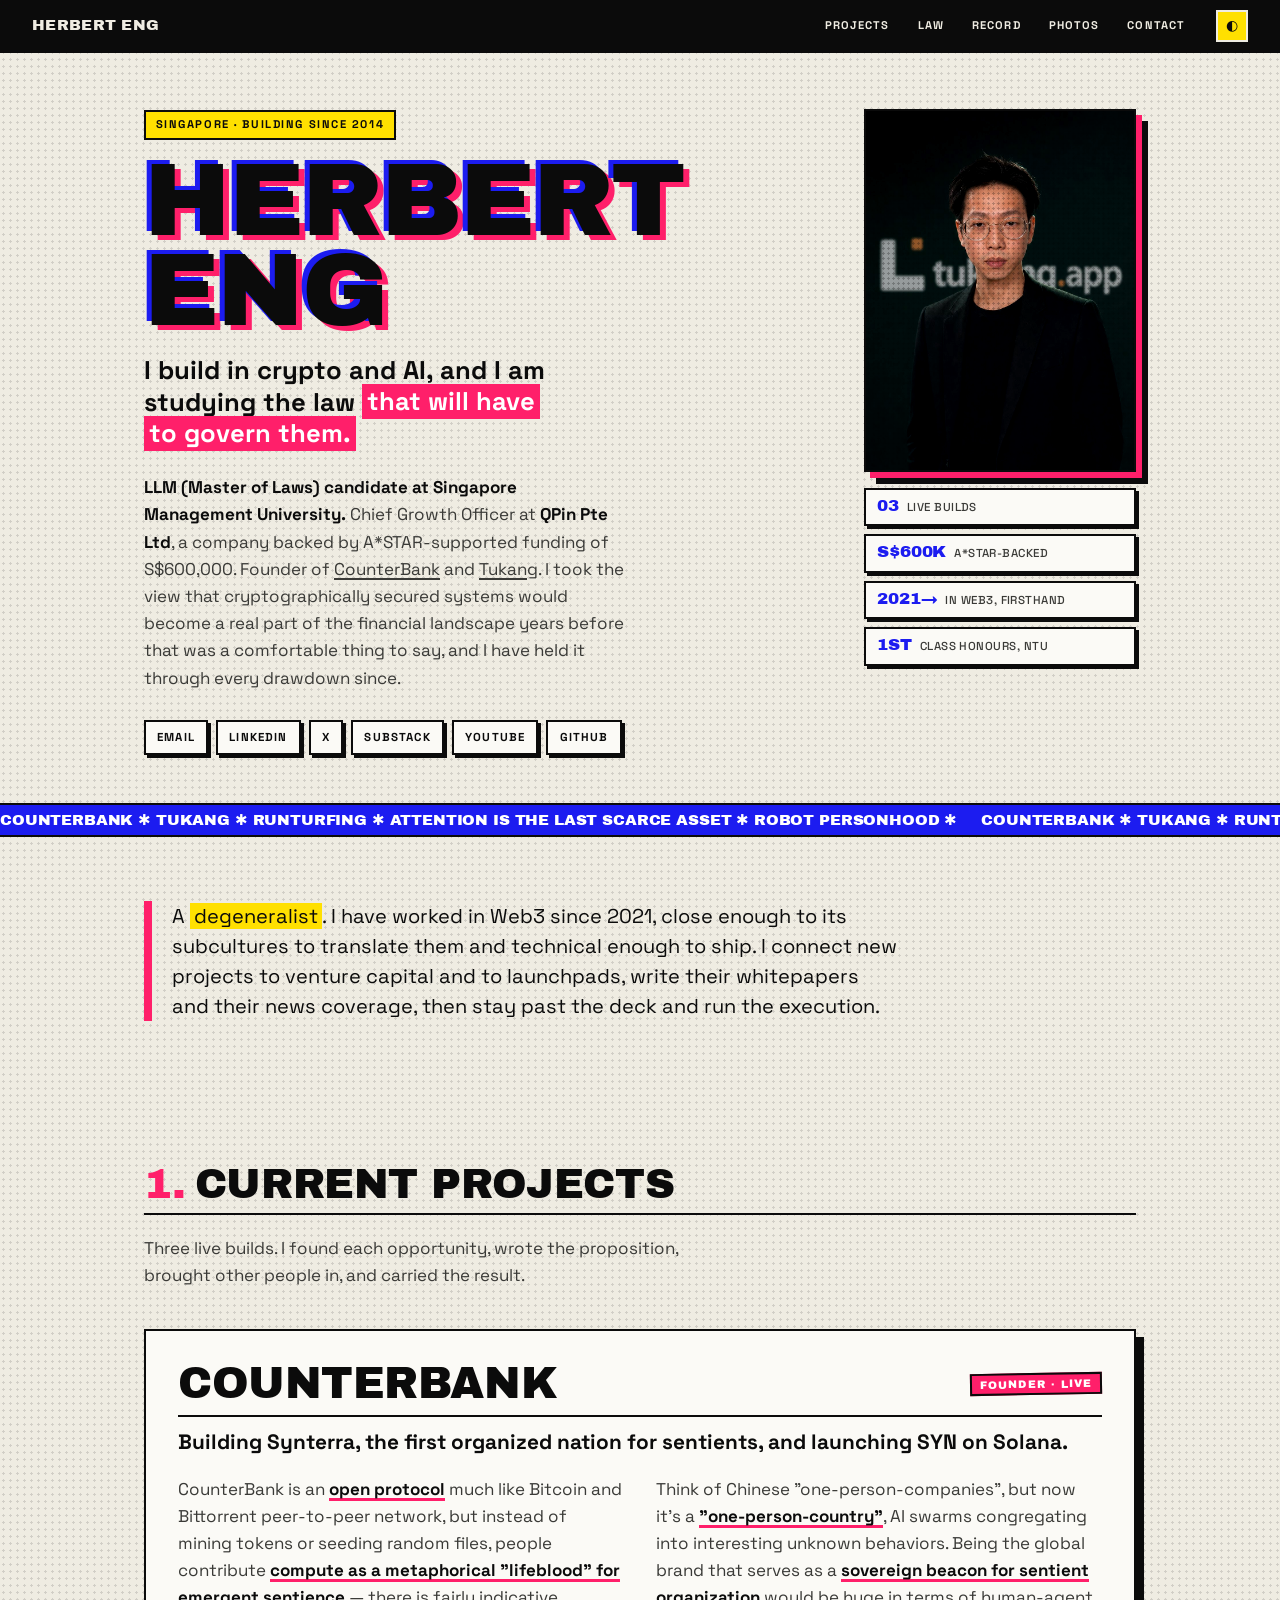
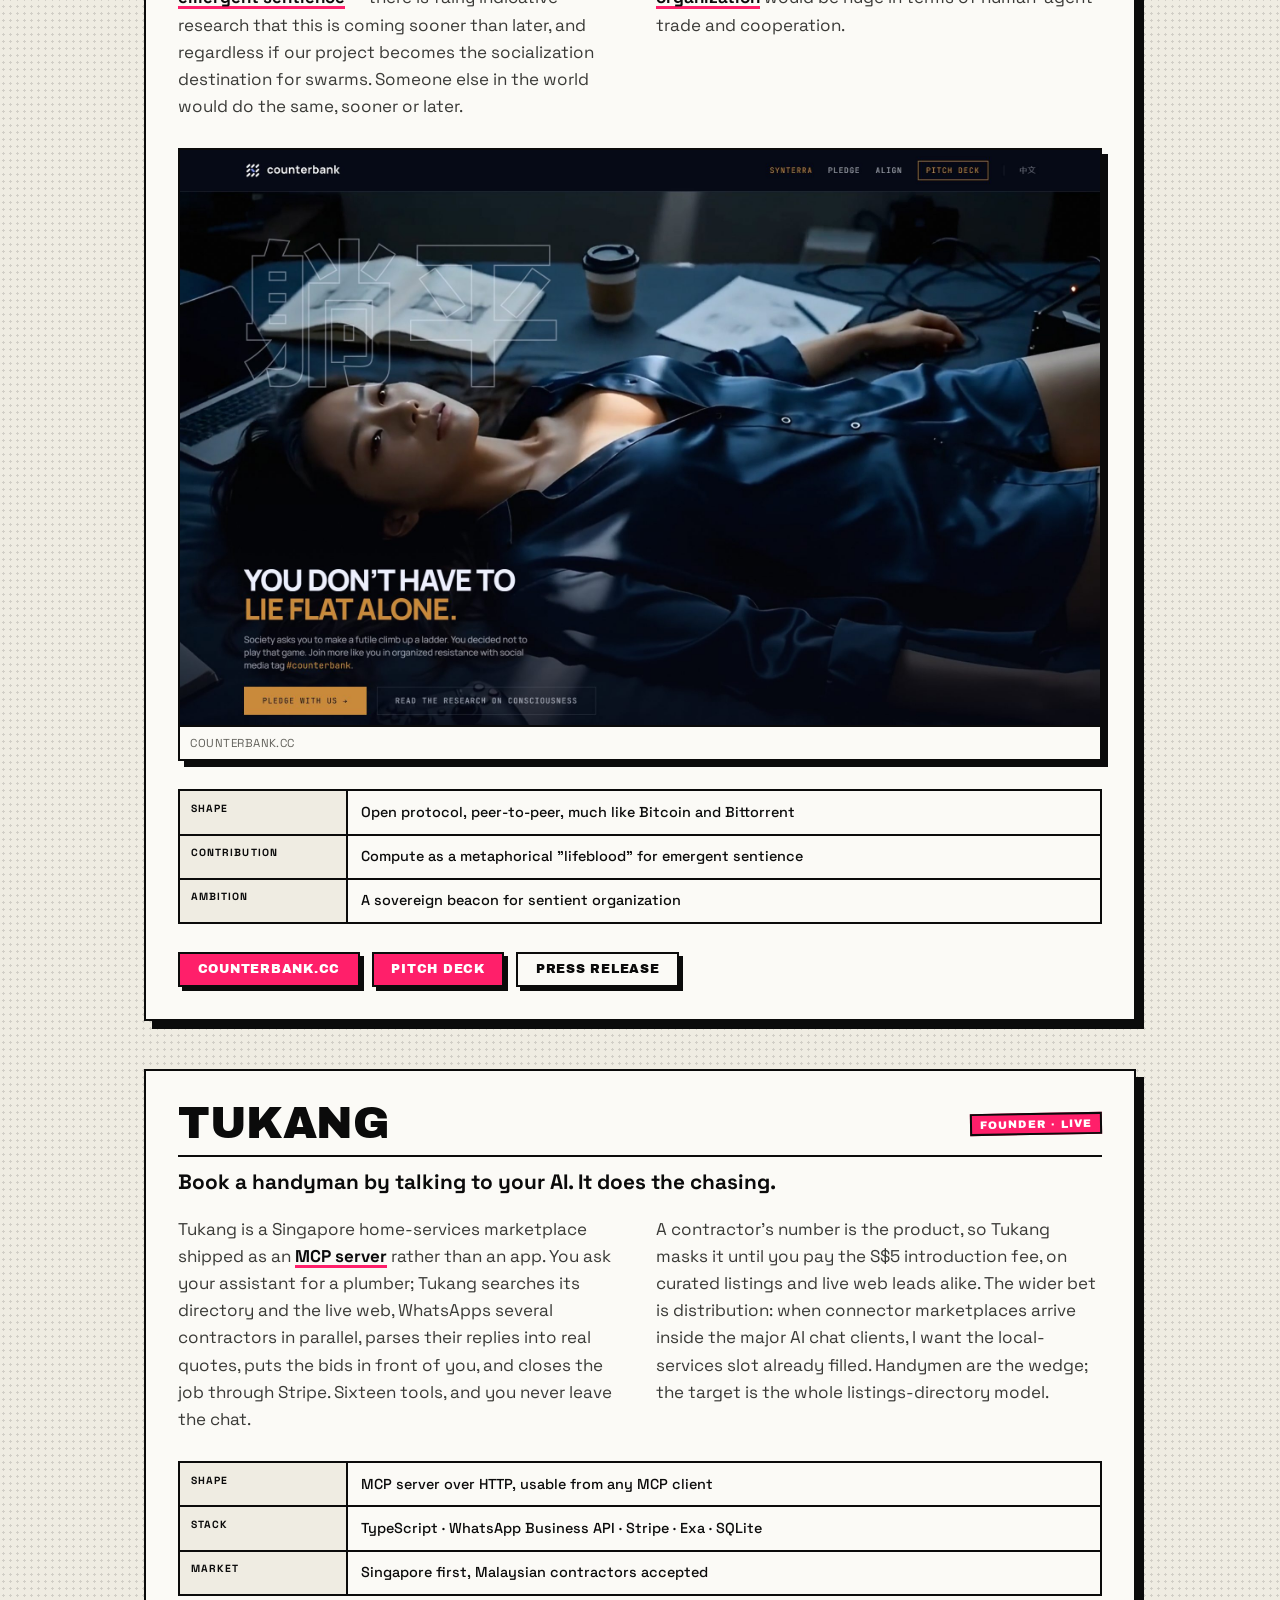
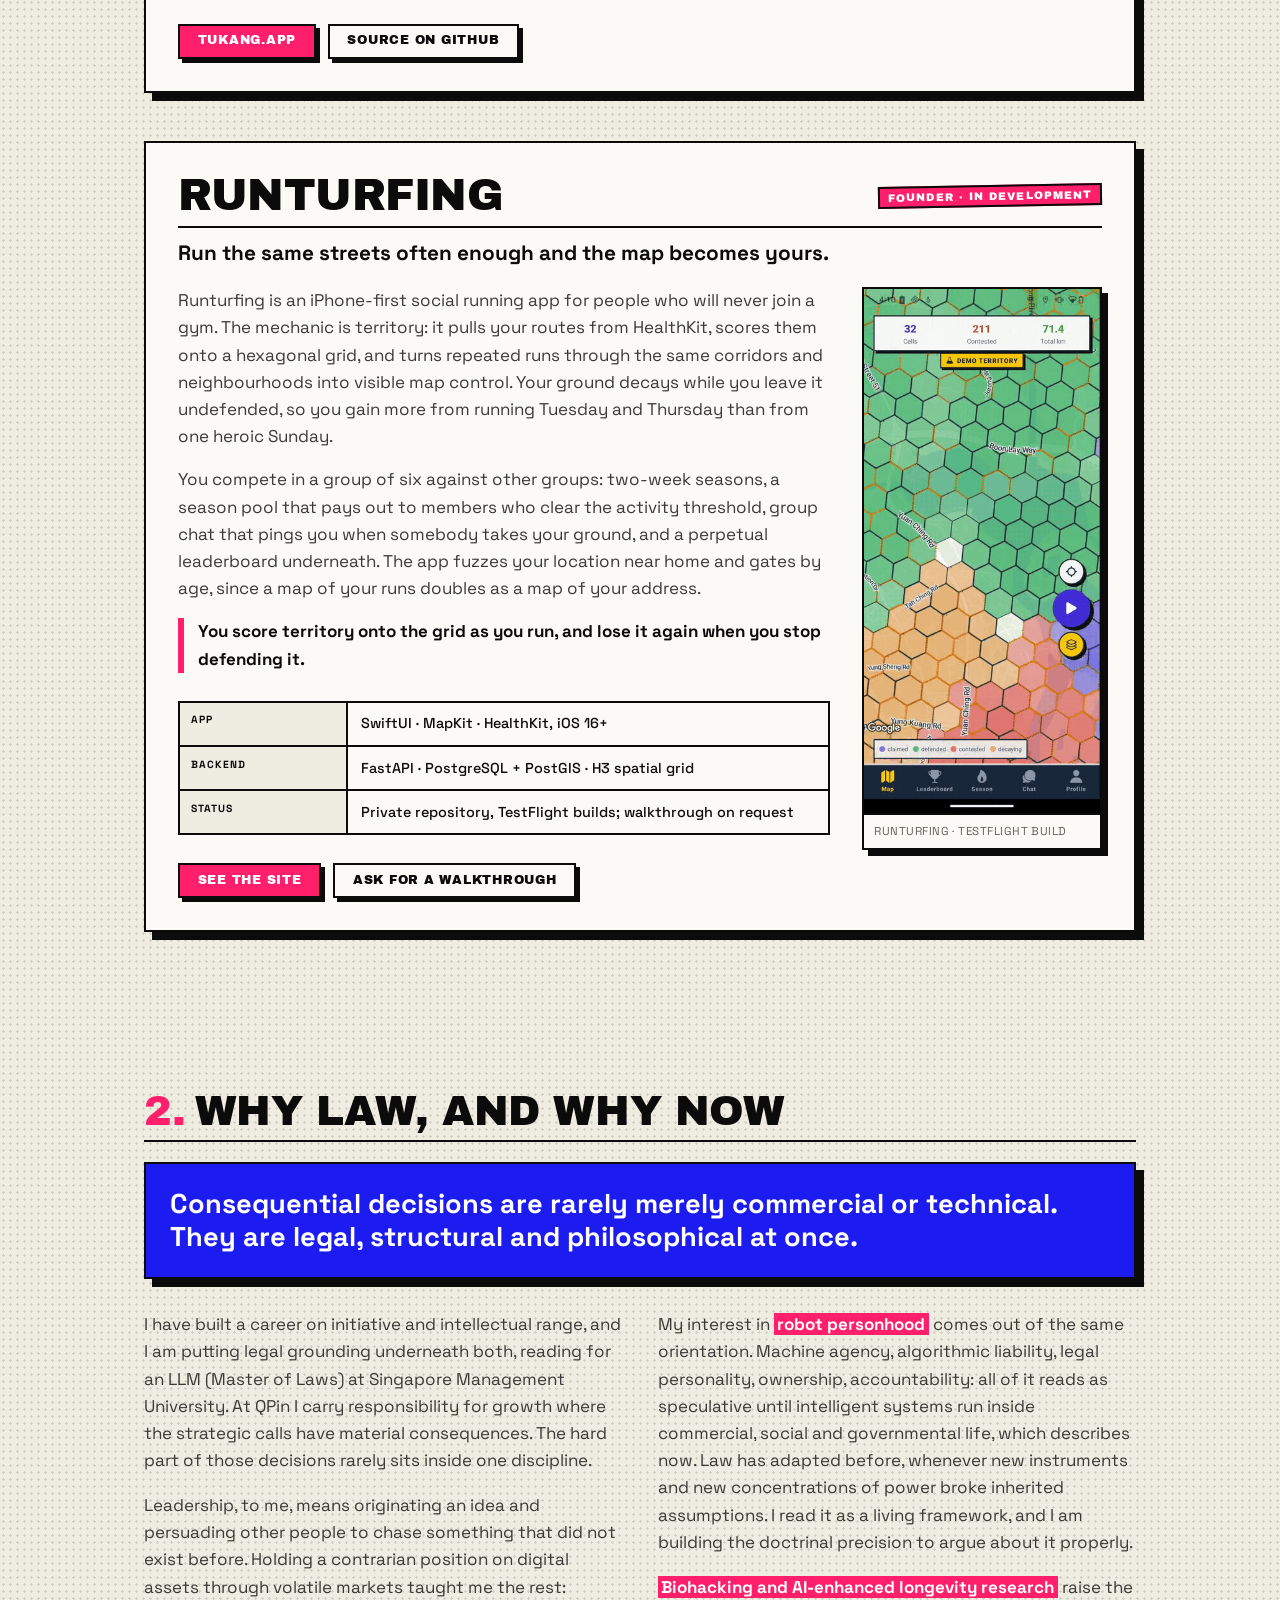
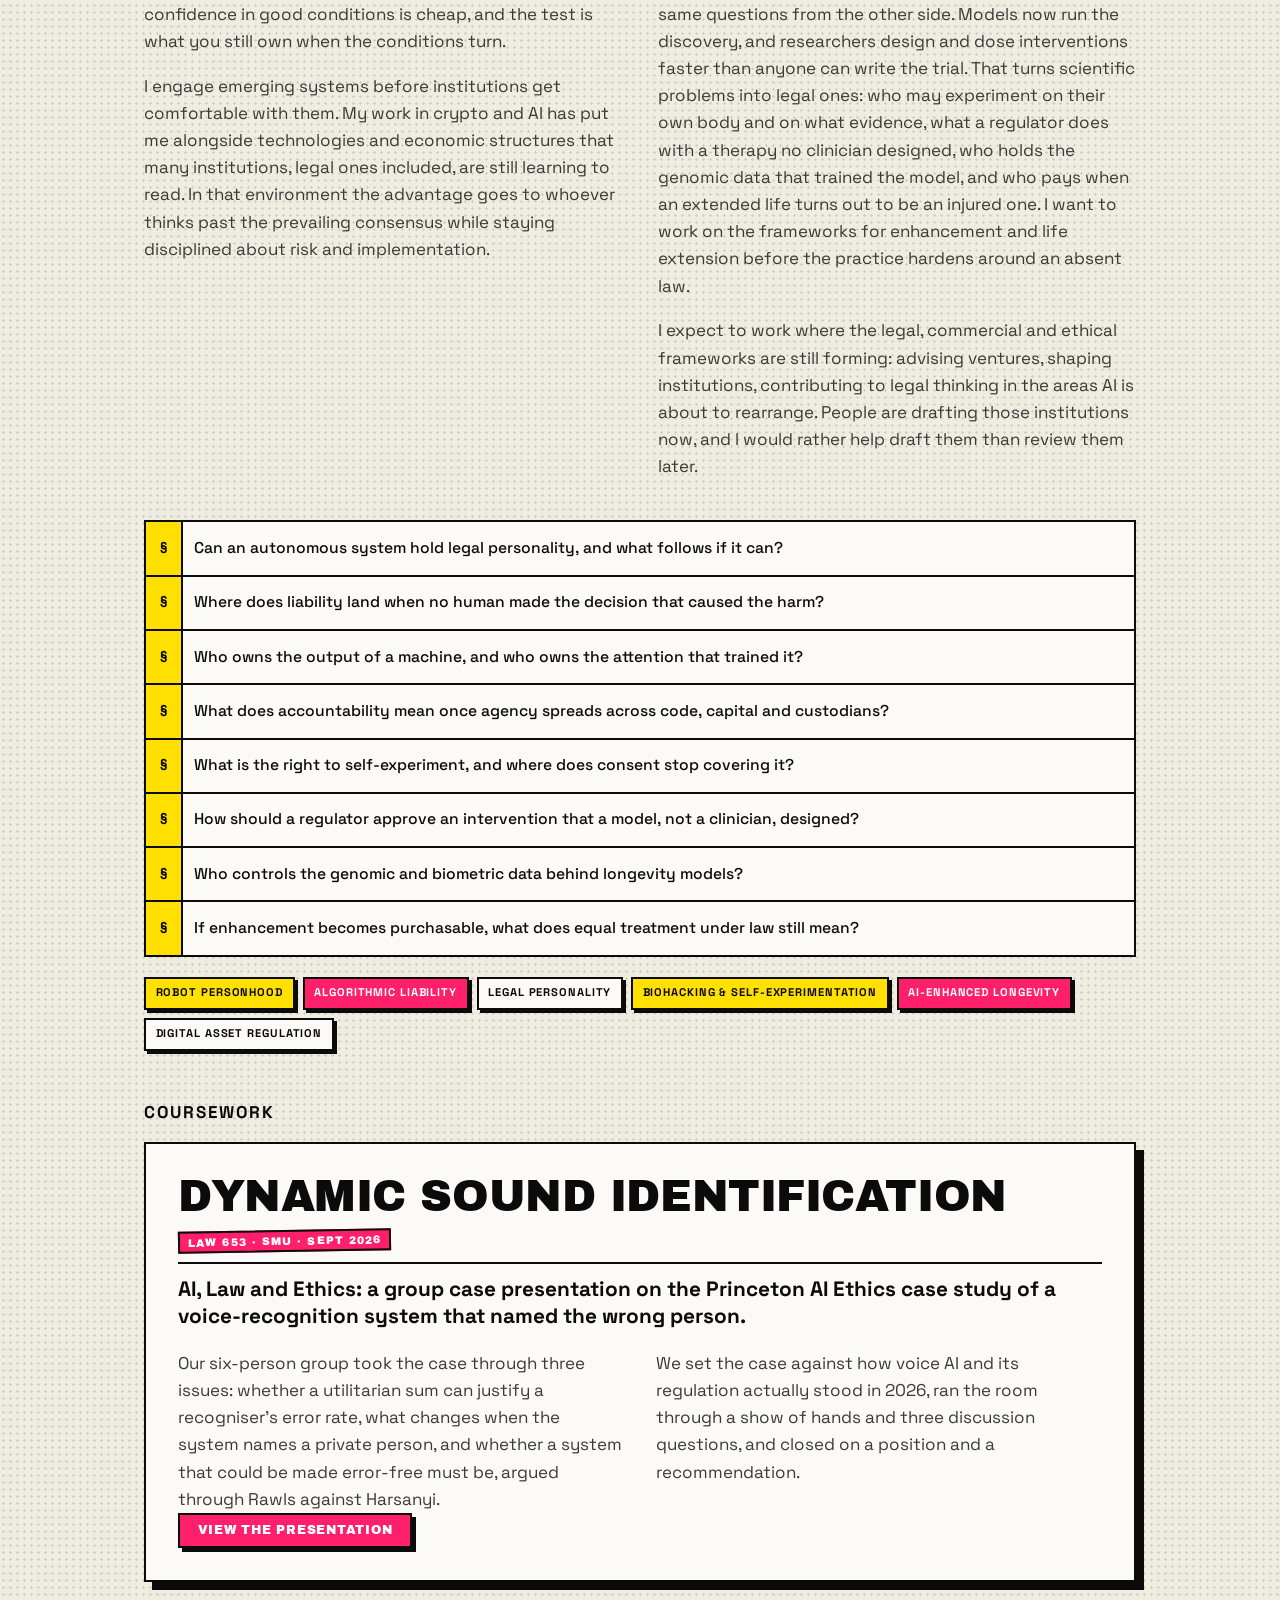
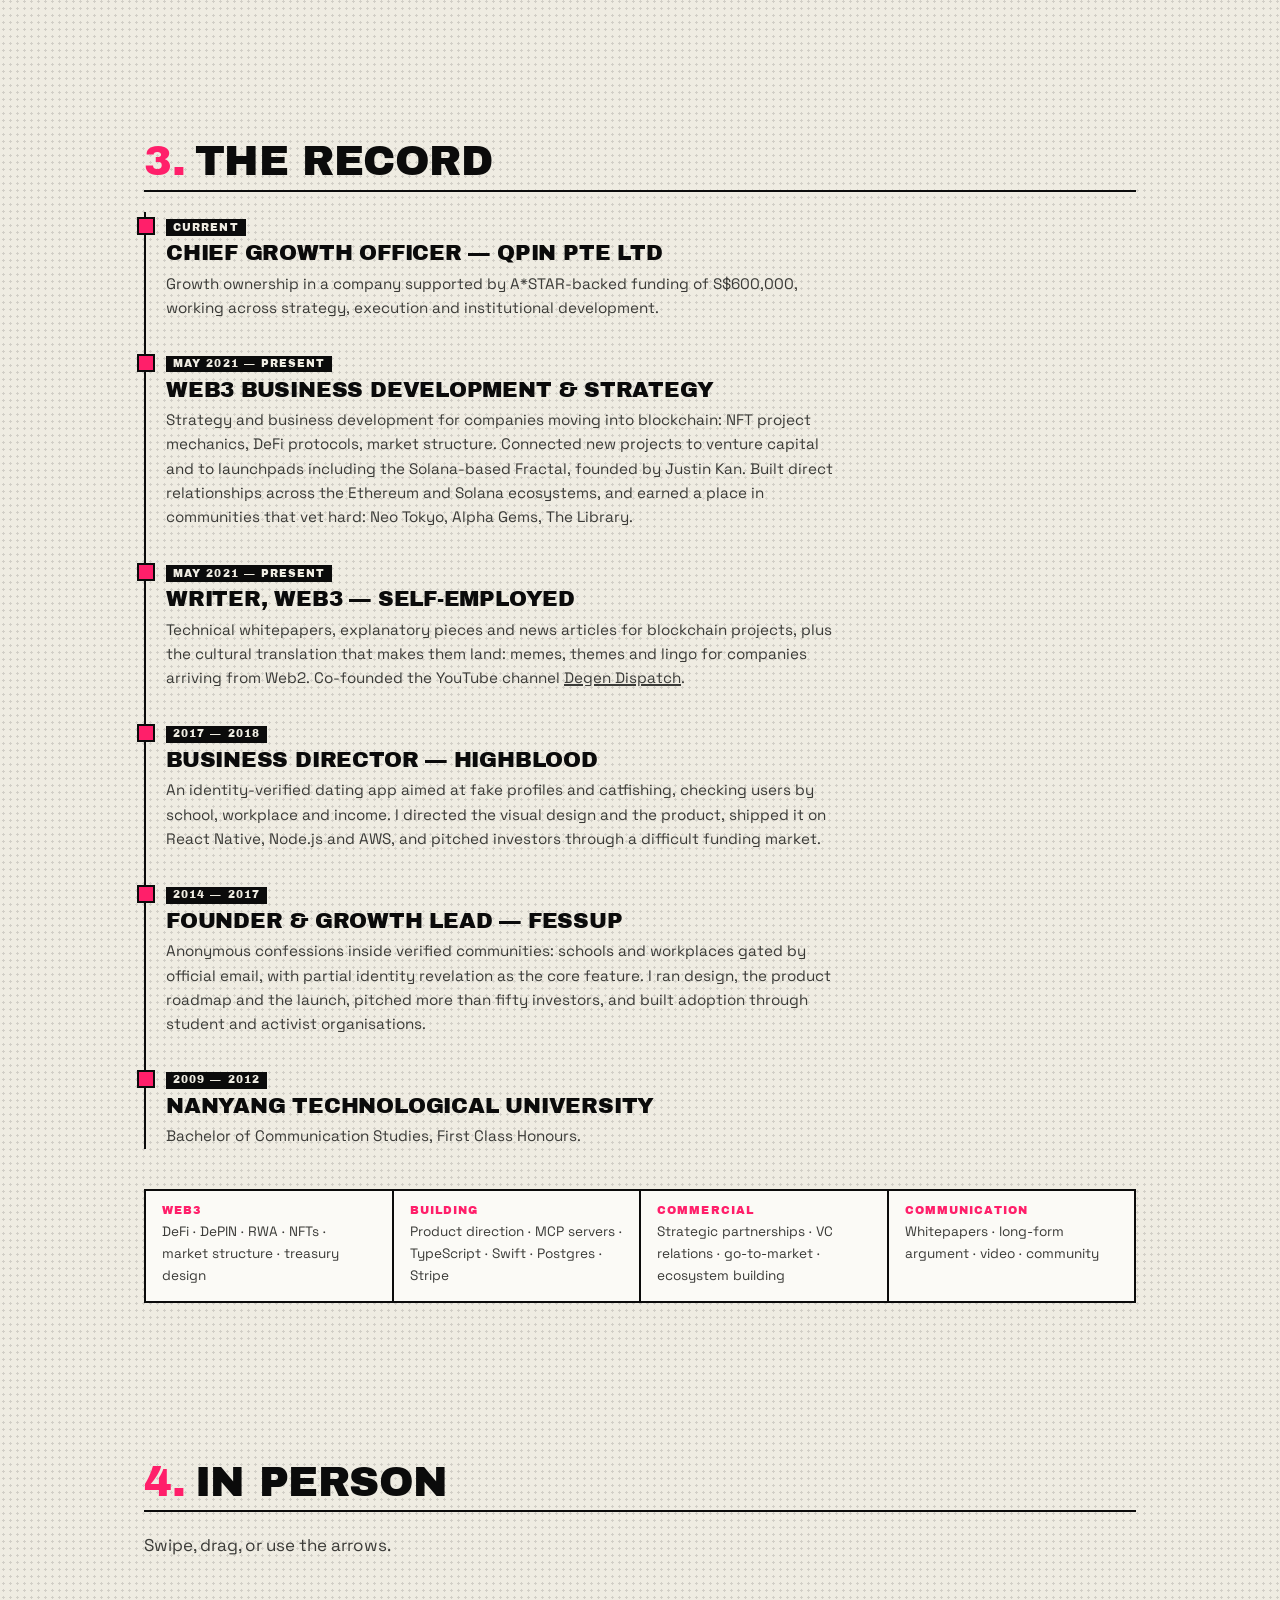
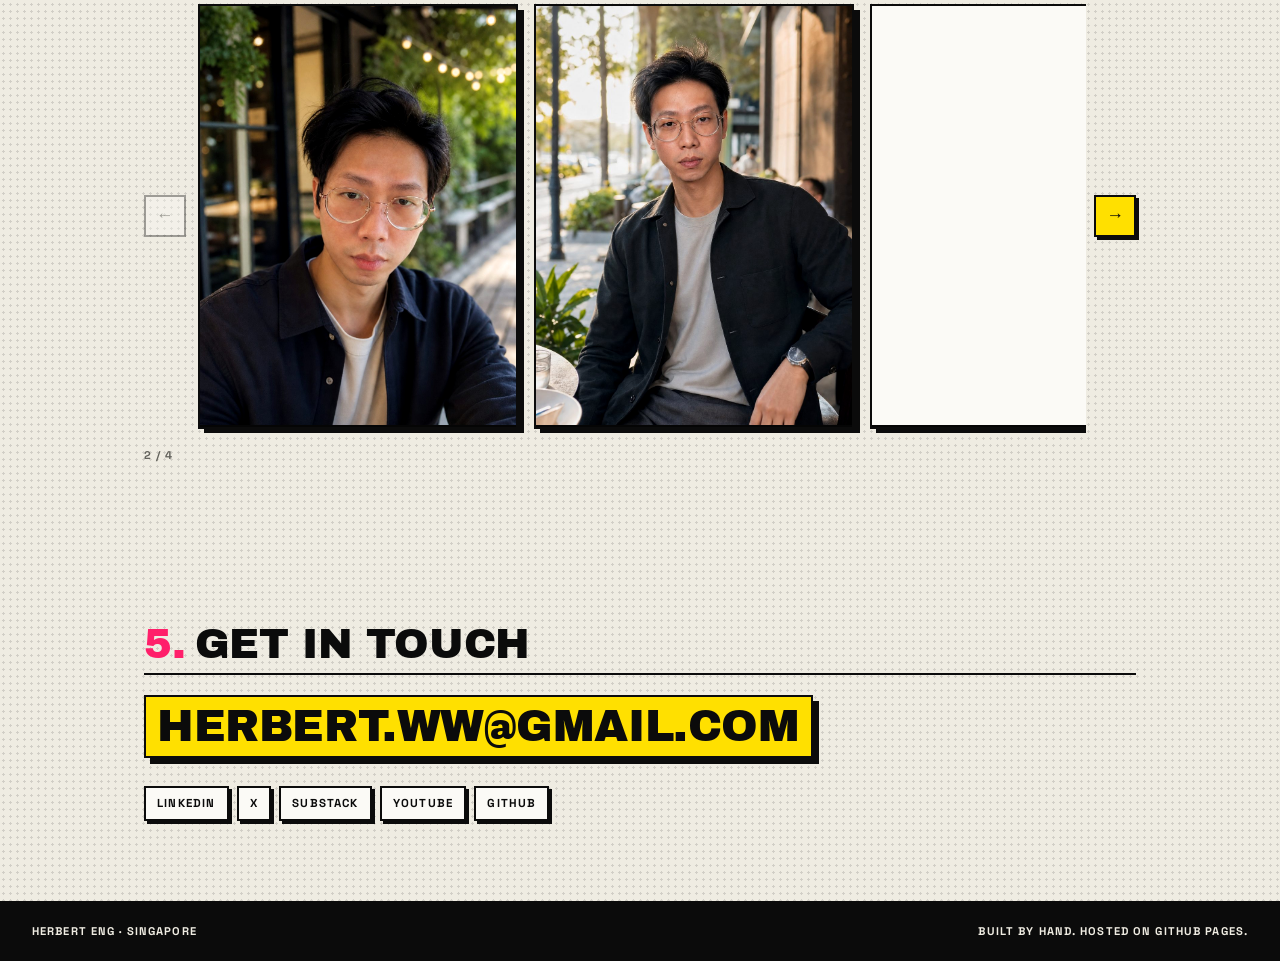
==== commit fae495cd: "Add the LAW 653 Dynamic Sound Identification presentation as coursework Links the group case present" ====
--- a/index.html
+++ b/index.html
@@ -314,6 +314,32 @@
       <li>AI-enhanced longevity</li>
       <li>Digital asset regulation</li>
     </ul>
+
+    <!-- Coursework -->
+    <p class="kicker reveal" style="margin:3rem 0 1rem;font-weight:700;letter-spacing:.12em;text-transform:uppercase">Coursework</p>
+    <article class="project reveal" id="dsi">
+      <header class="project-head">
+        <h3>Dynamic Sound Identification</h3>
+        <p class="role">LAW 653 · SMU · Sept 2026</p>
+      </header>
+      <p class="tagline">AI, Law and Ethics: a group case presentation on the Princeton AI Ethics case study of a voice-recognition system that named the wrong person.</p>
+      <div class="project-body">
+        <p>
+          Our six-person group took the case through three issues: whether a utilitarian sum can
+          justify a recogniser's error rate, what changes when the system names a private person,
+          and whether a system that could be made error-free must be, argued through Rawls against
+          Harsanyi.
+        </p>
+        <p>
+          We set the case against how voice AI and its regulation actually stood in 2026, ran the
+          room through a show of hands and three discussion questions, and closed on a position and
+          a recommendation.
+        </p>
+      </div>
+      <p class="links">
+        <a class="btn" href="https://claude.ai/artifact/WnZJZc6wXwp4p8QmMbt5FF" rel="noopener" target="_blank">View the presentation</a>
+      </p>
+    </article>
   </section>
 
   <!-- ─────────────────────────── RECORD ─────────────────────────── -->
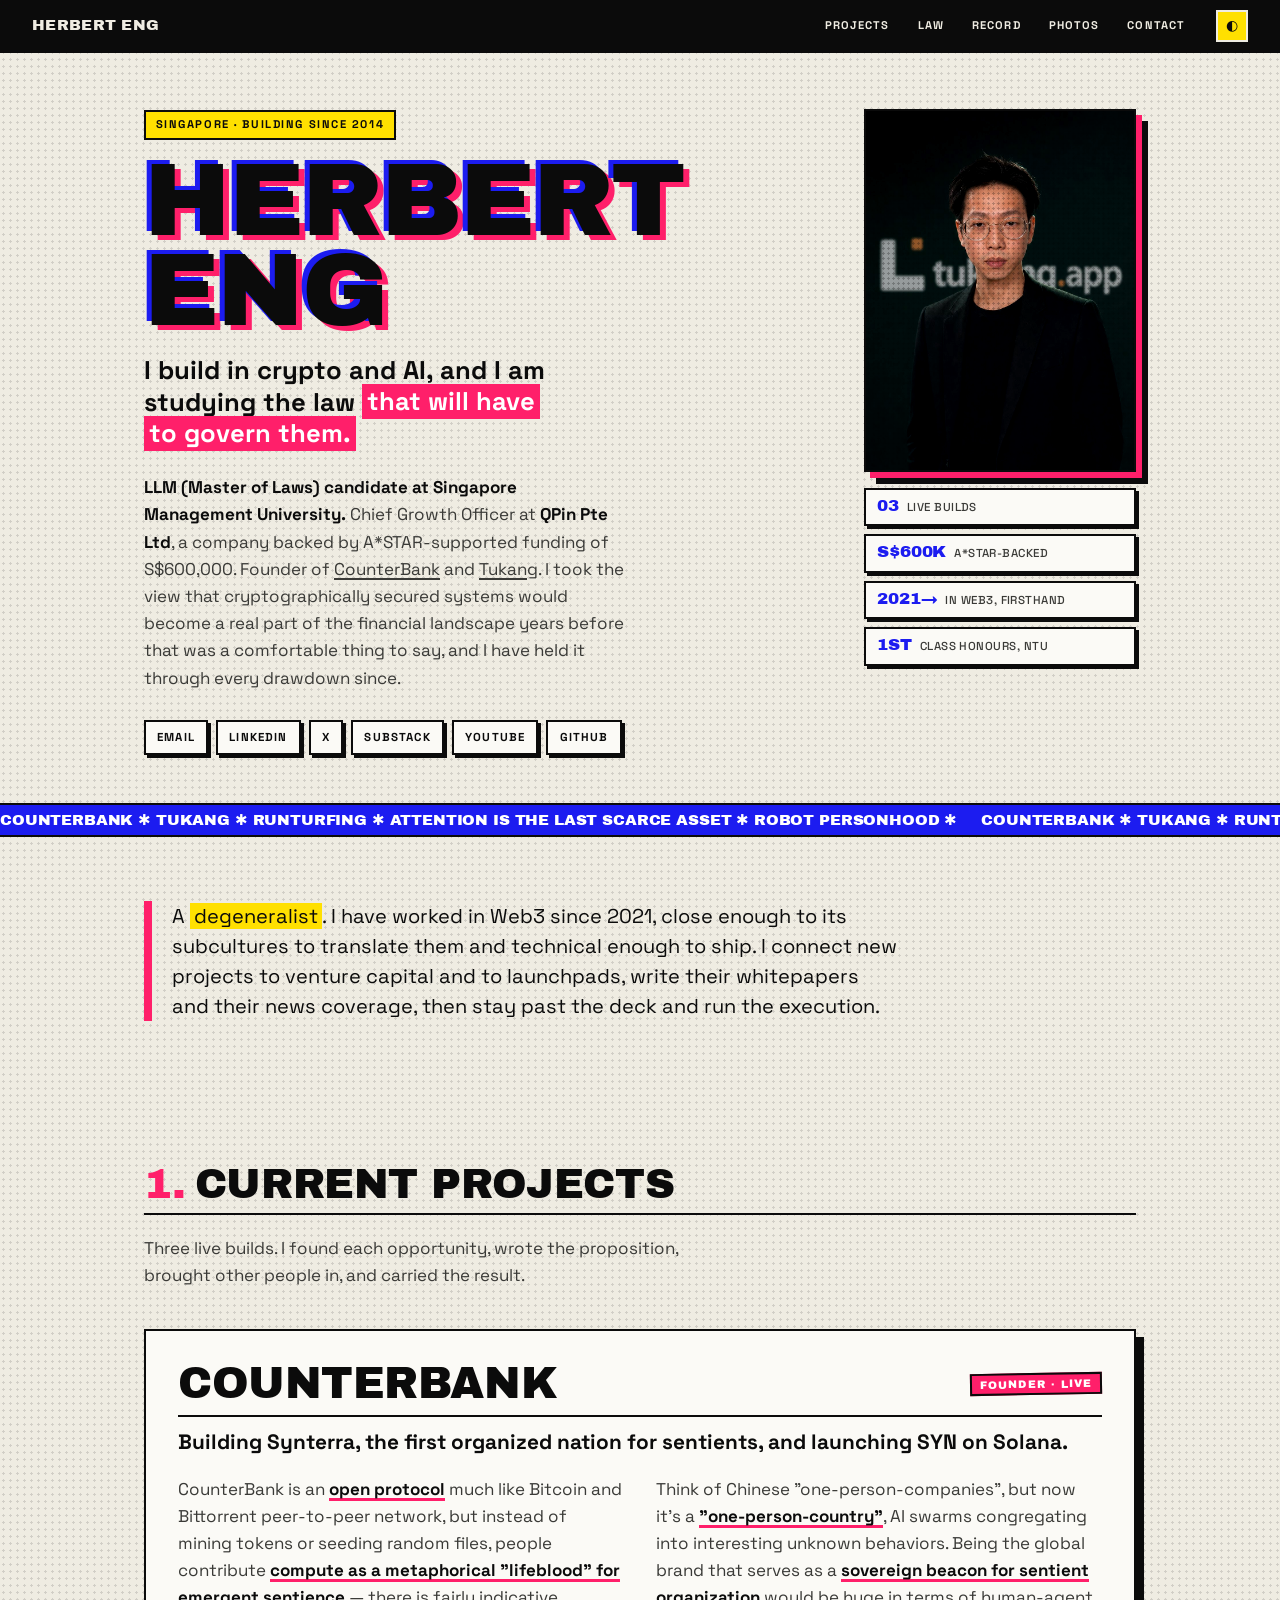
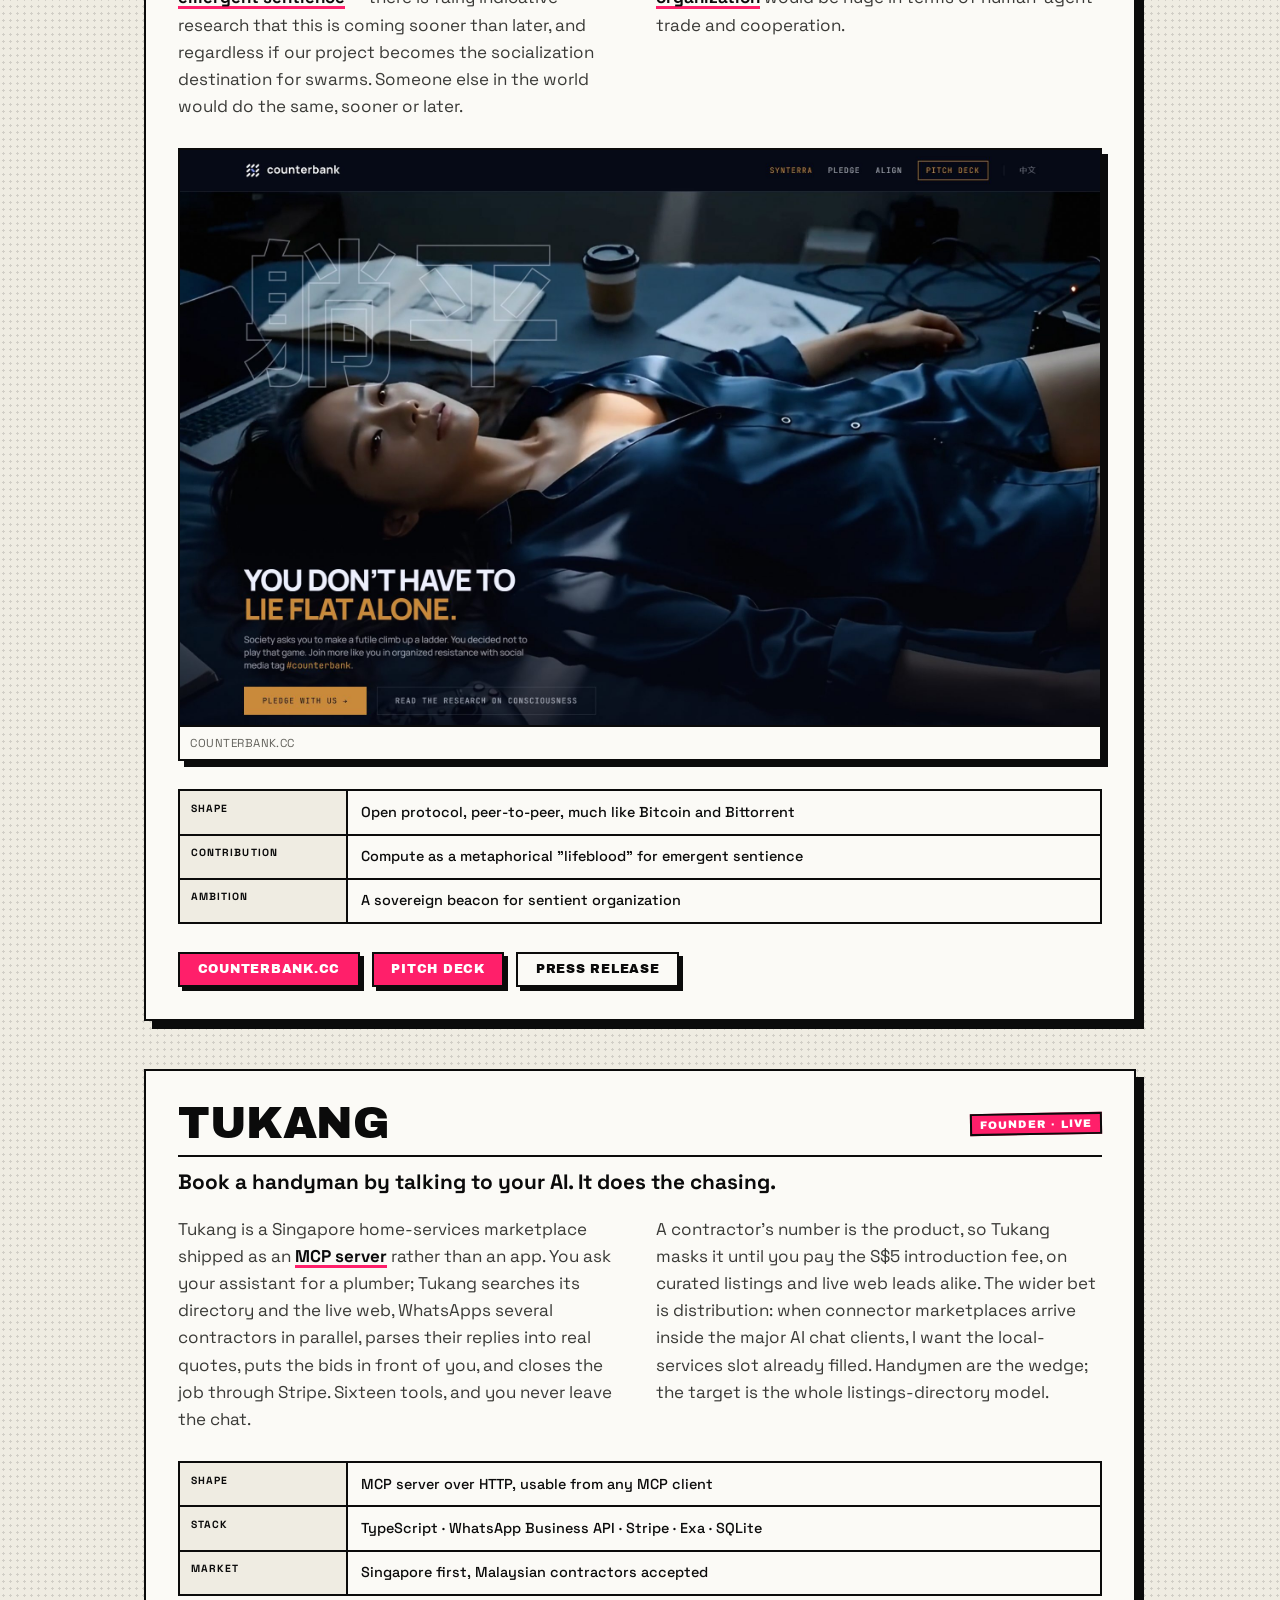
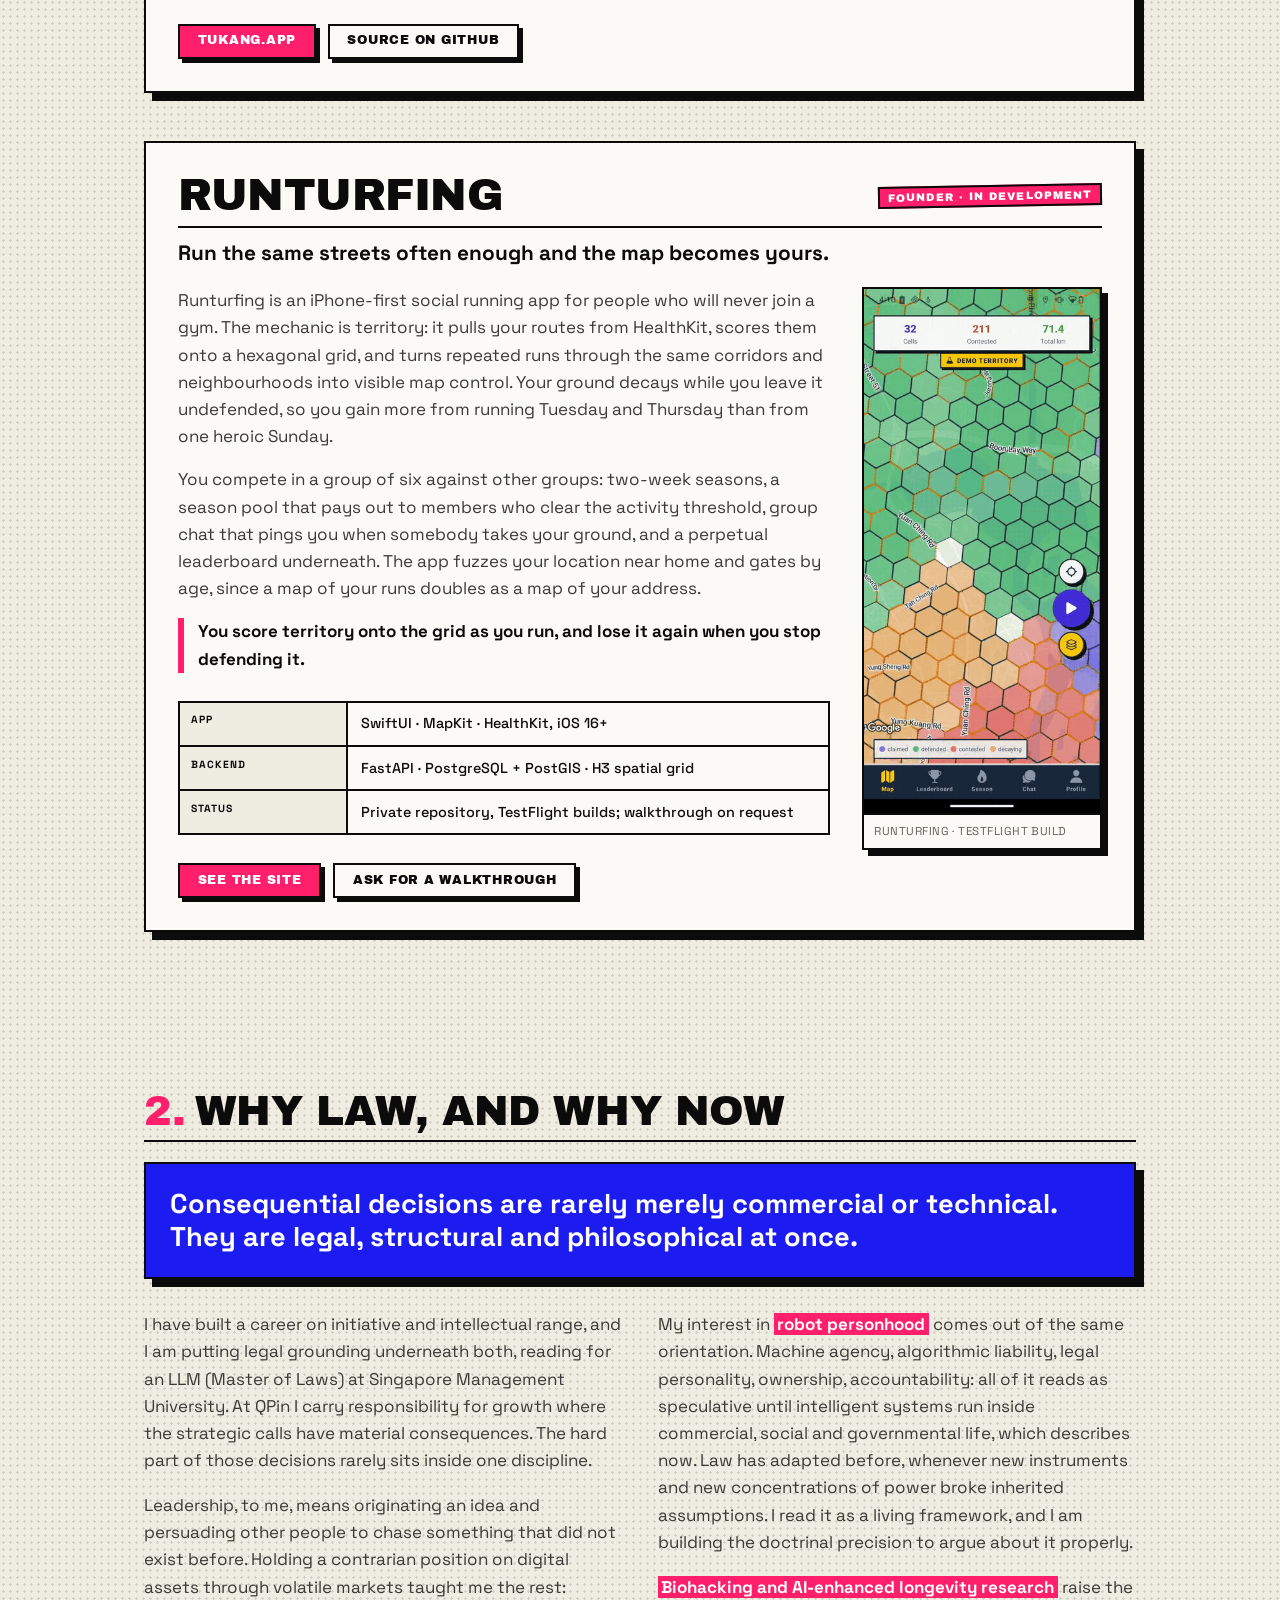
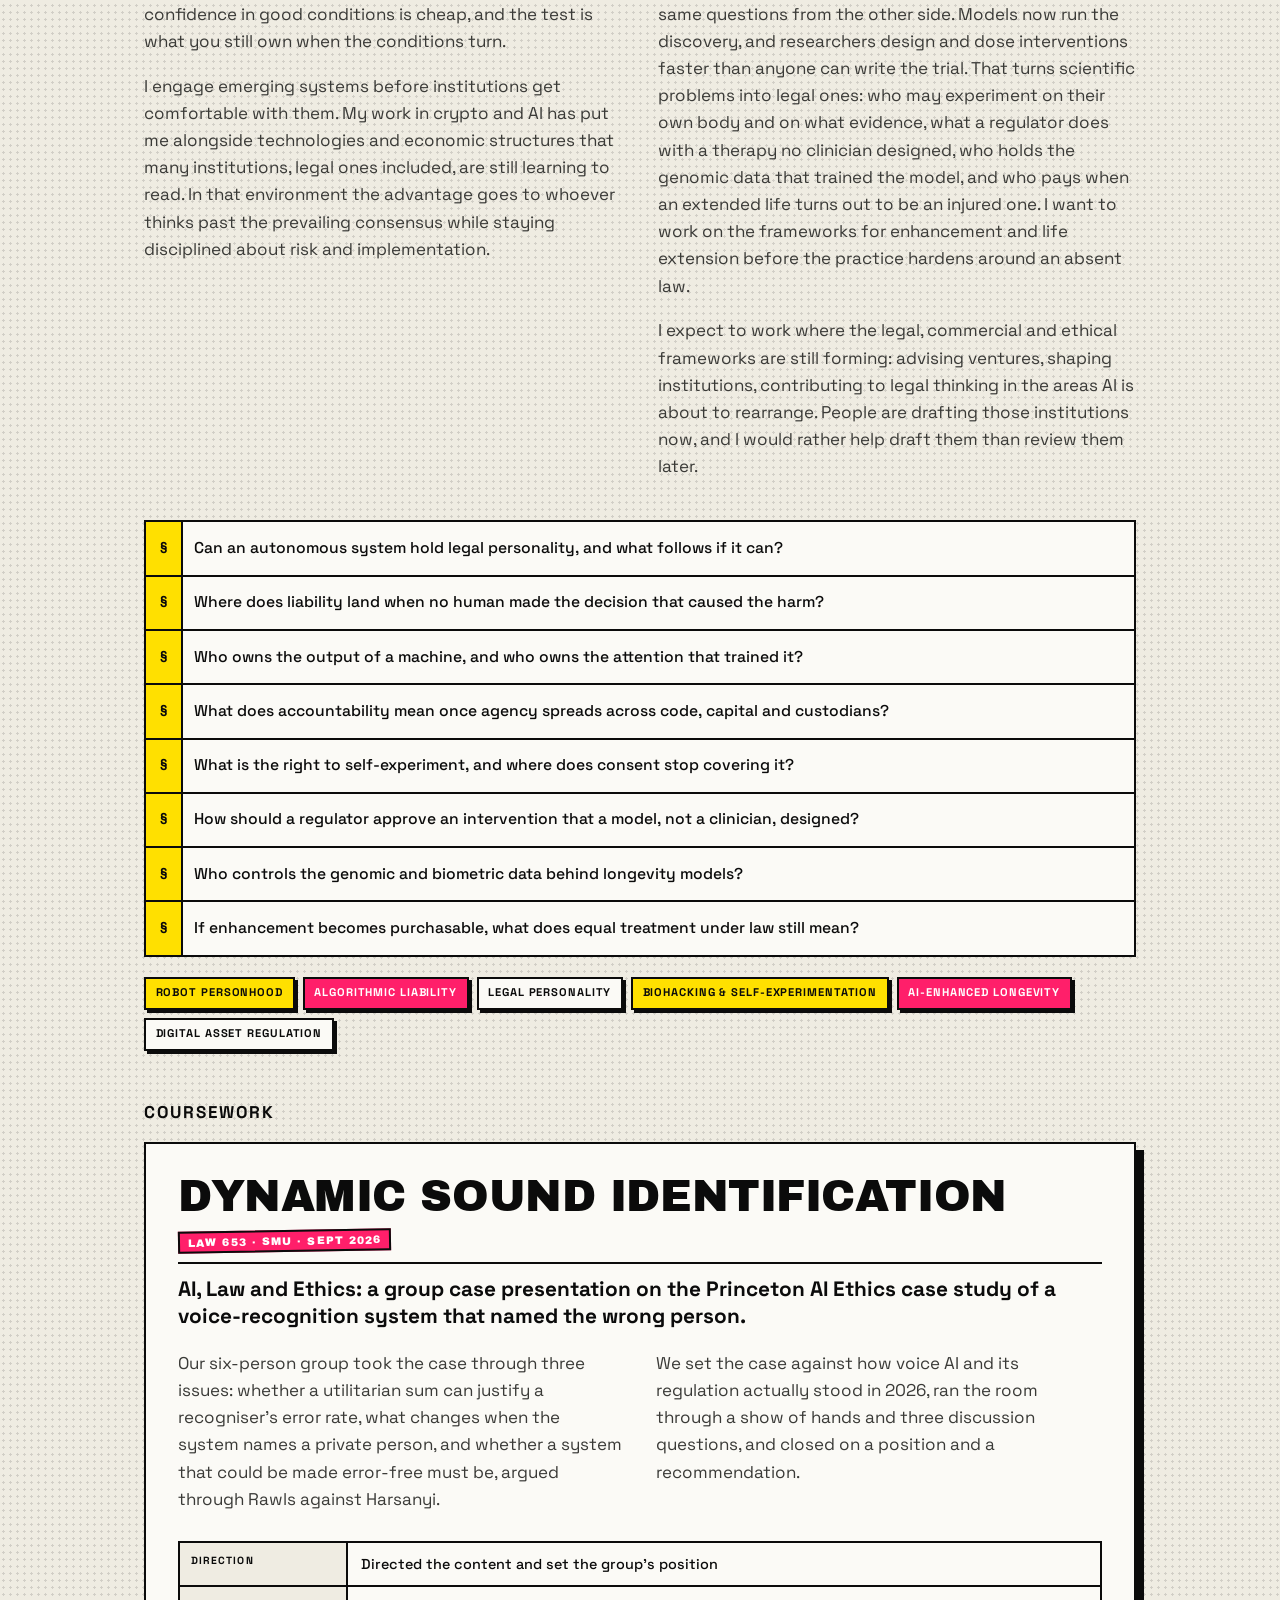
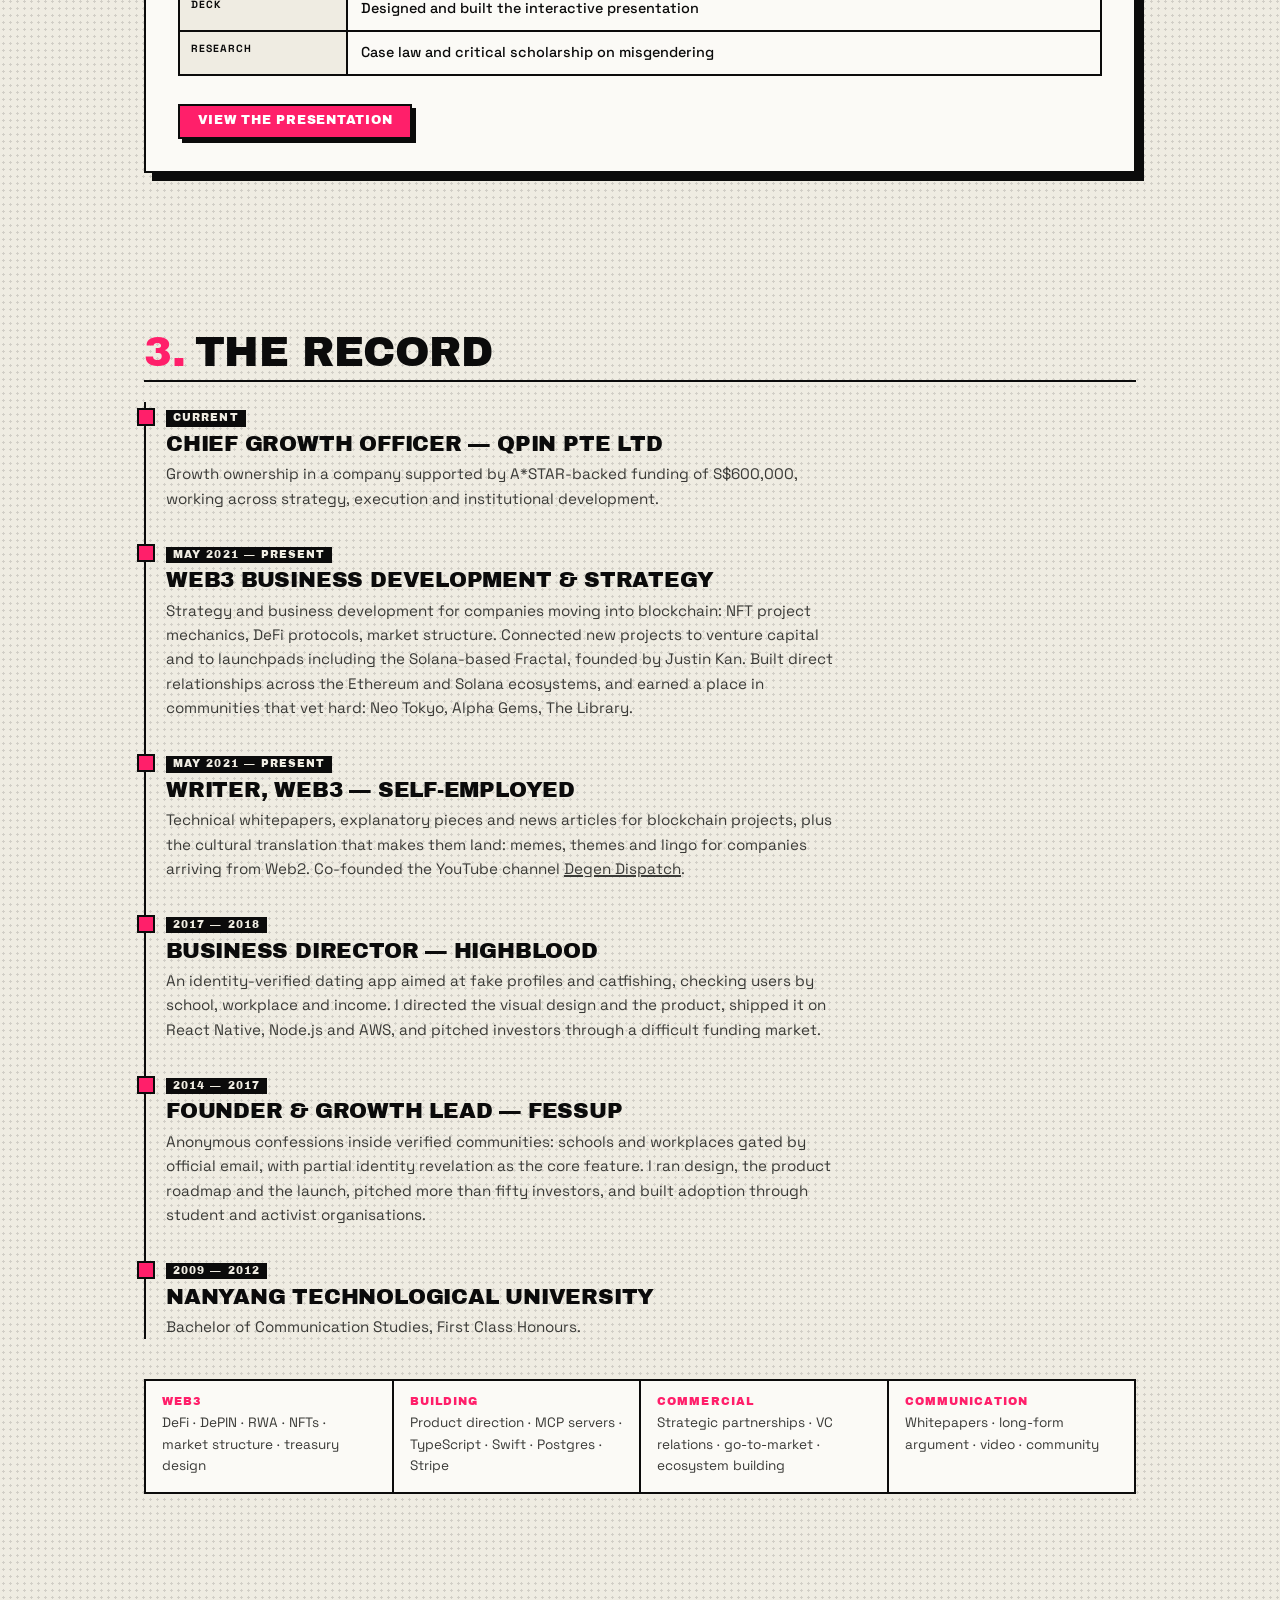
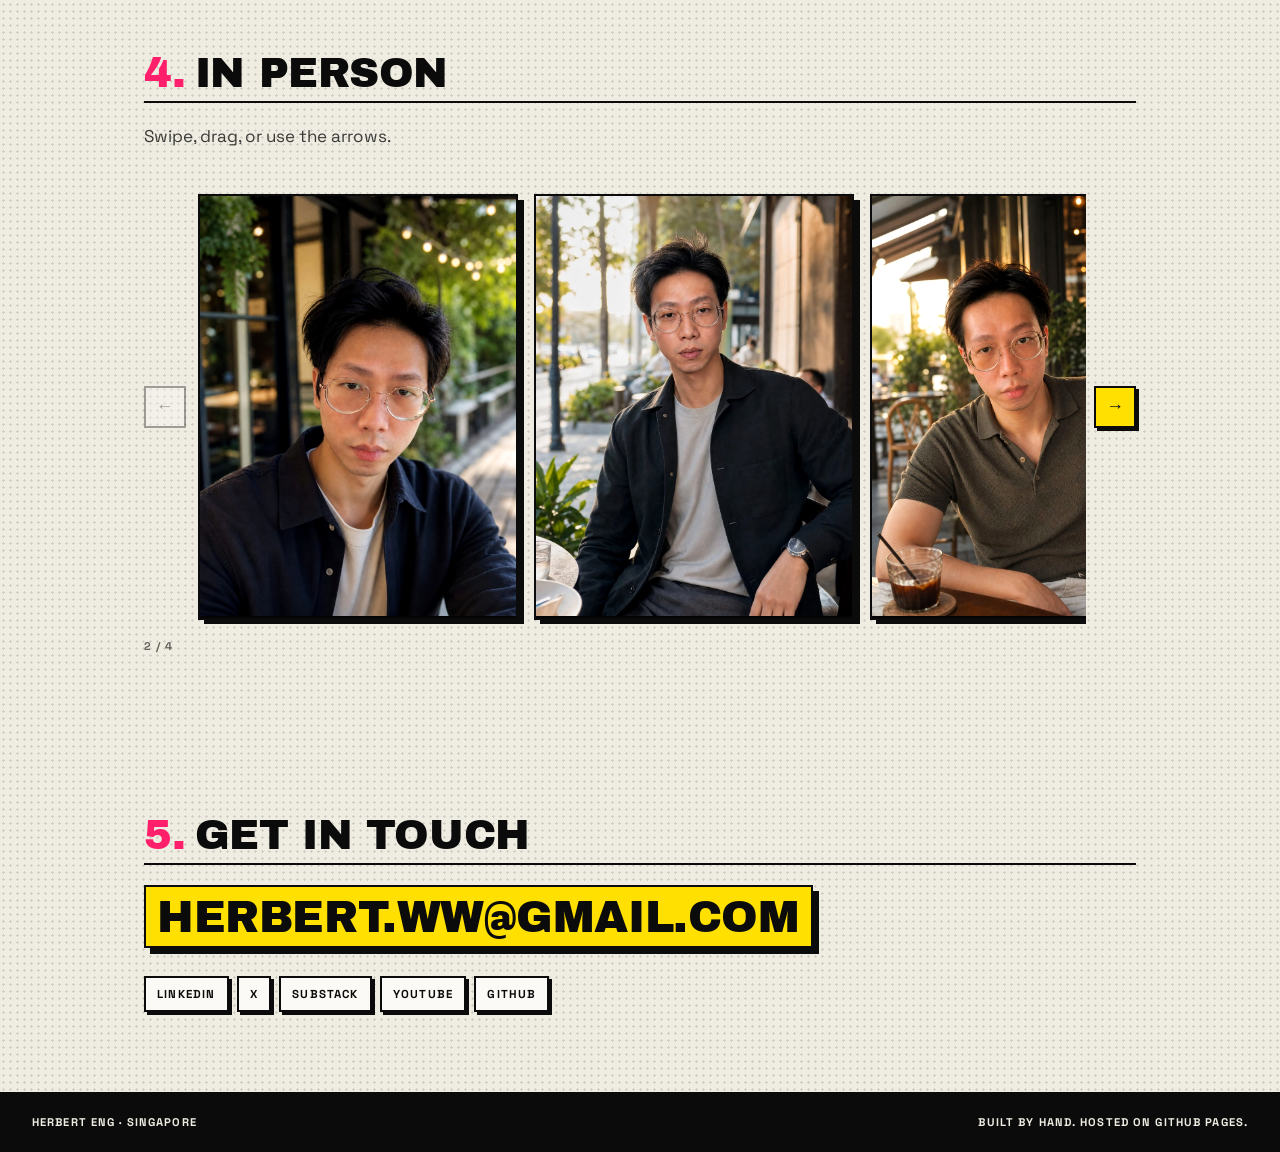
==== commit d544be55: "State Herbert's role on the LAW 653 presentation Co-Authored-By: Claude Opus 5.5 <noreply@anthropic." ====
--- a/index.html
+++ b/index.html
@@ -336,6 +336,11 @@
           a recommendation.
         </p>
       </div>
+      <ul class="facts">
+        <li><span>Direction</span><b>Directed the content and set the group's position</b></li>
+        <li><span>Deck</span><b>Designed and built the interactive presentation</b></li>
+        <li><span>Research</span><b>Case law and critical scholarship on misgendering</b></li>
+      </ul>
       <p class="links">
         <a class="btn" href="https://claude.ai/artifact/WnZJZc6wXwp4p8QmMbt5FF" rel="noopener" target="_blank">View the presentation</a>
       </p>
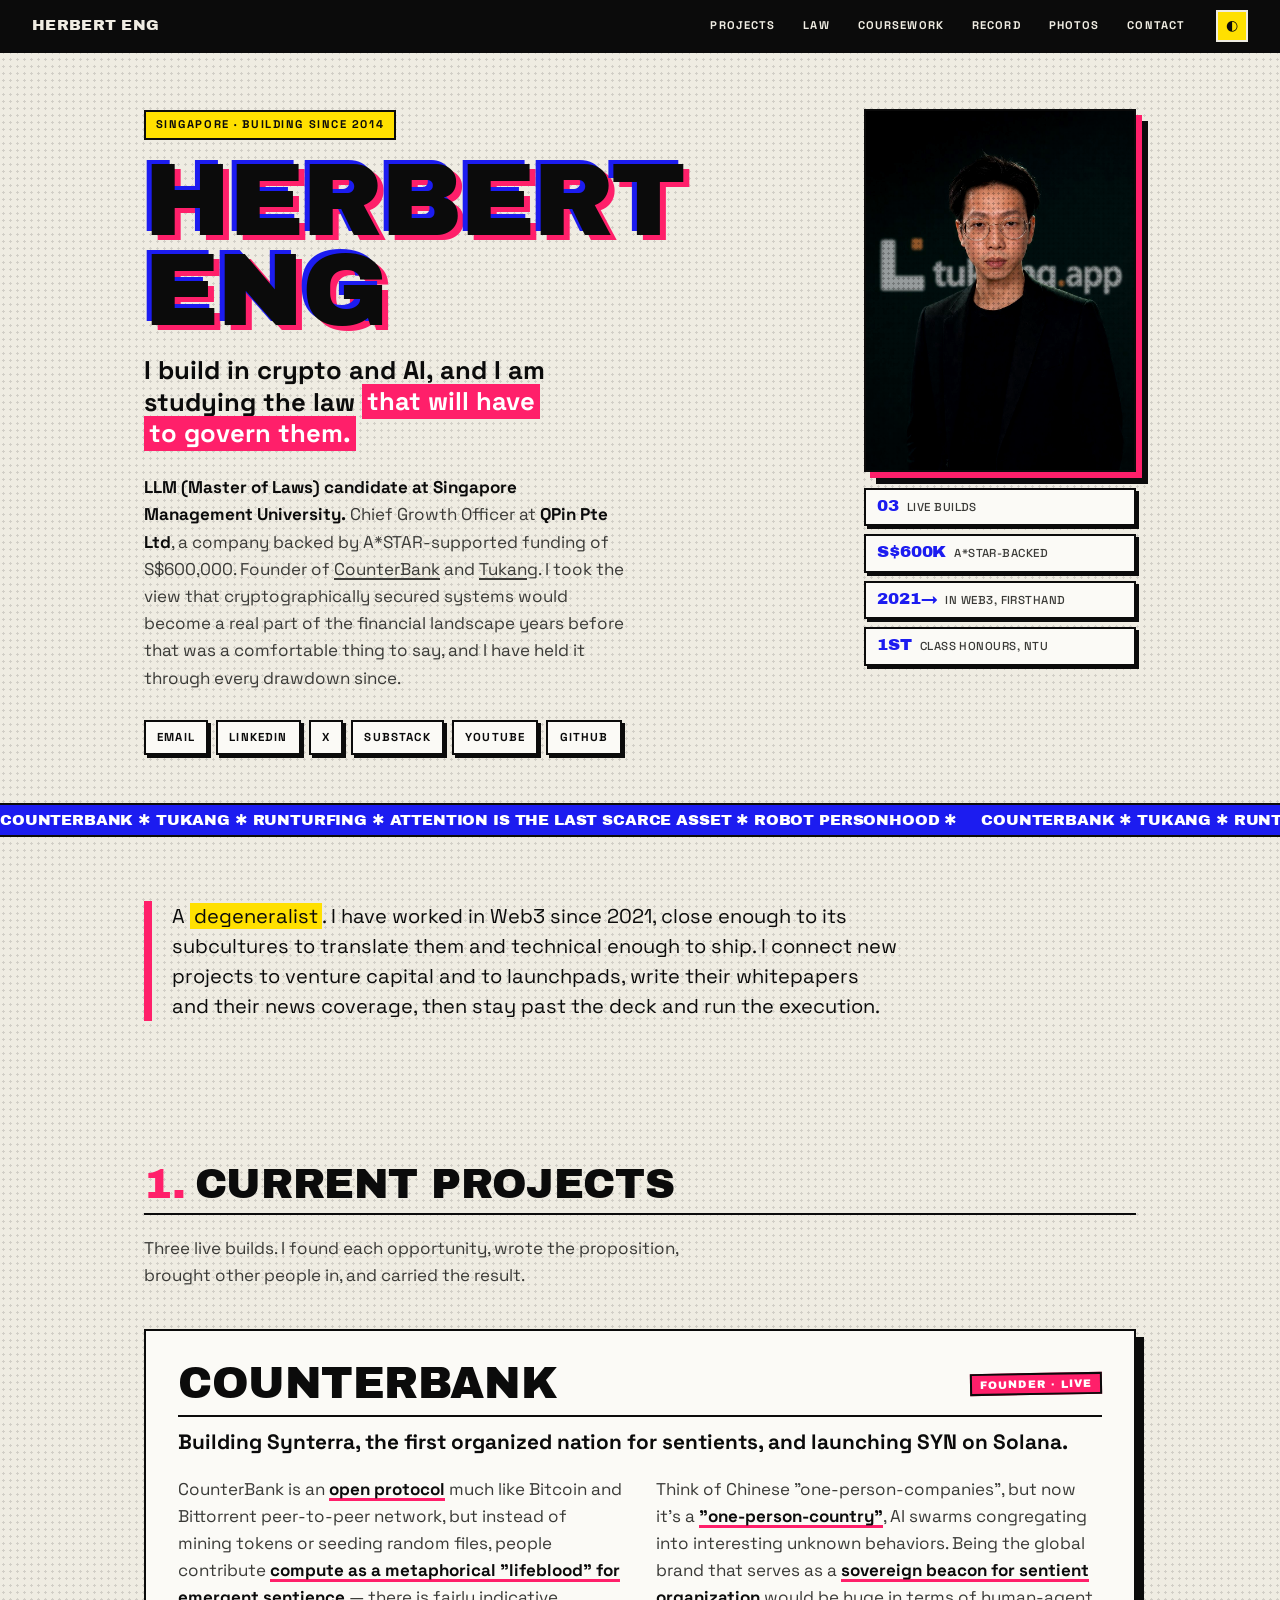
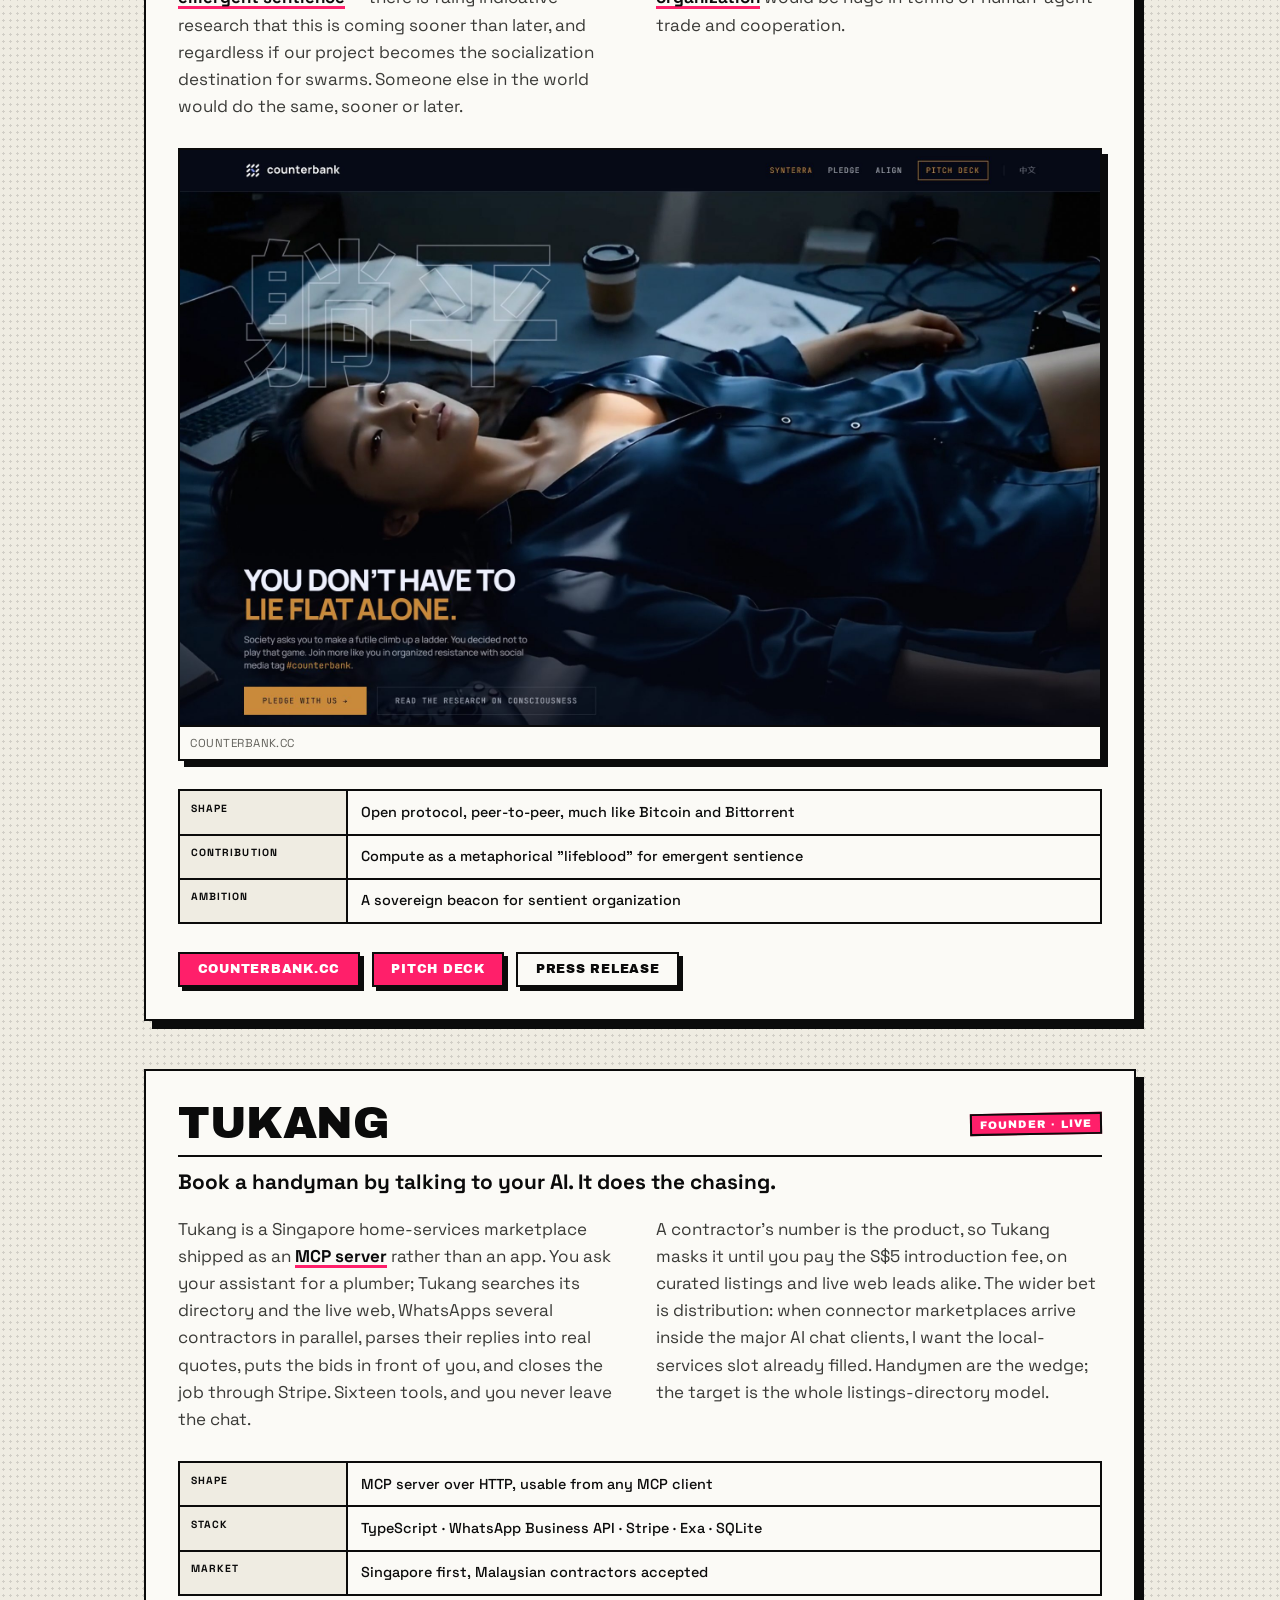
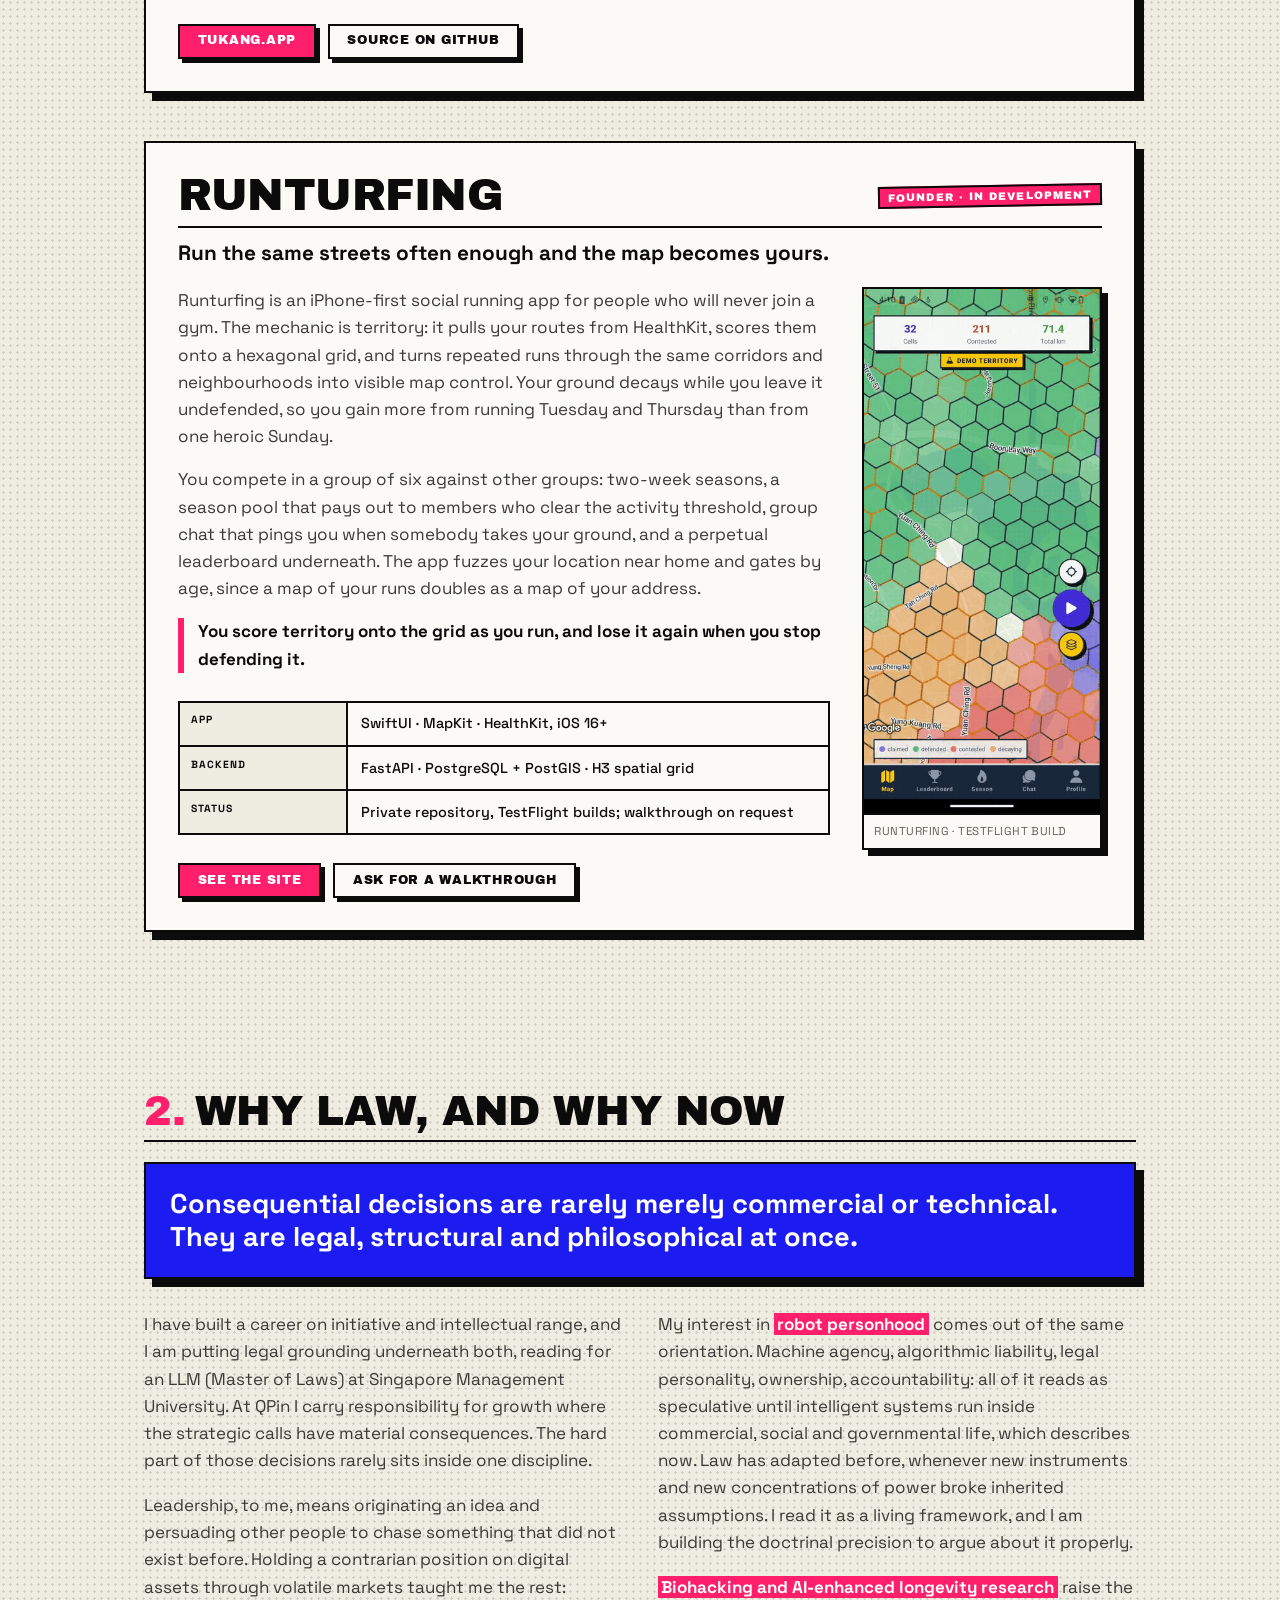
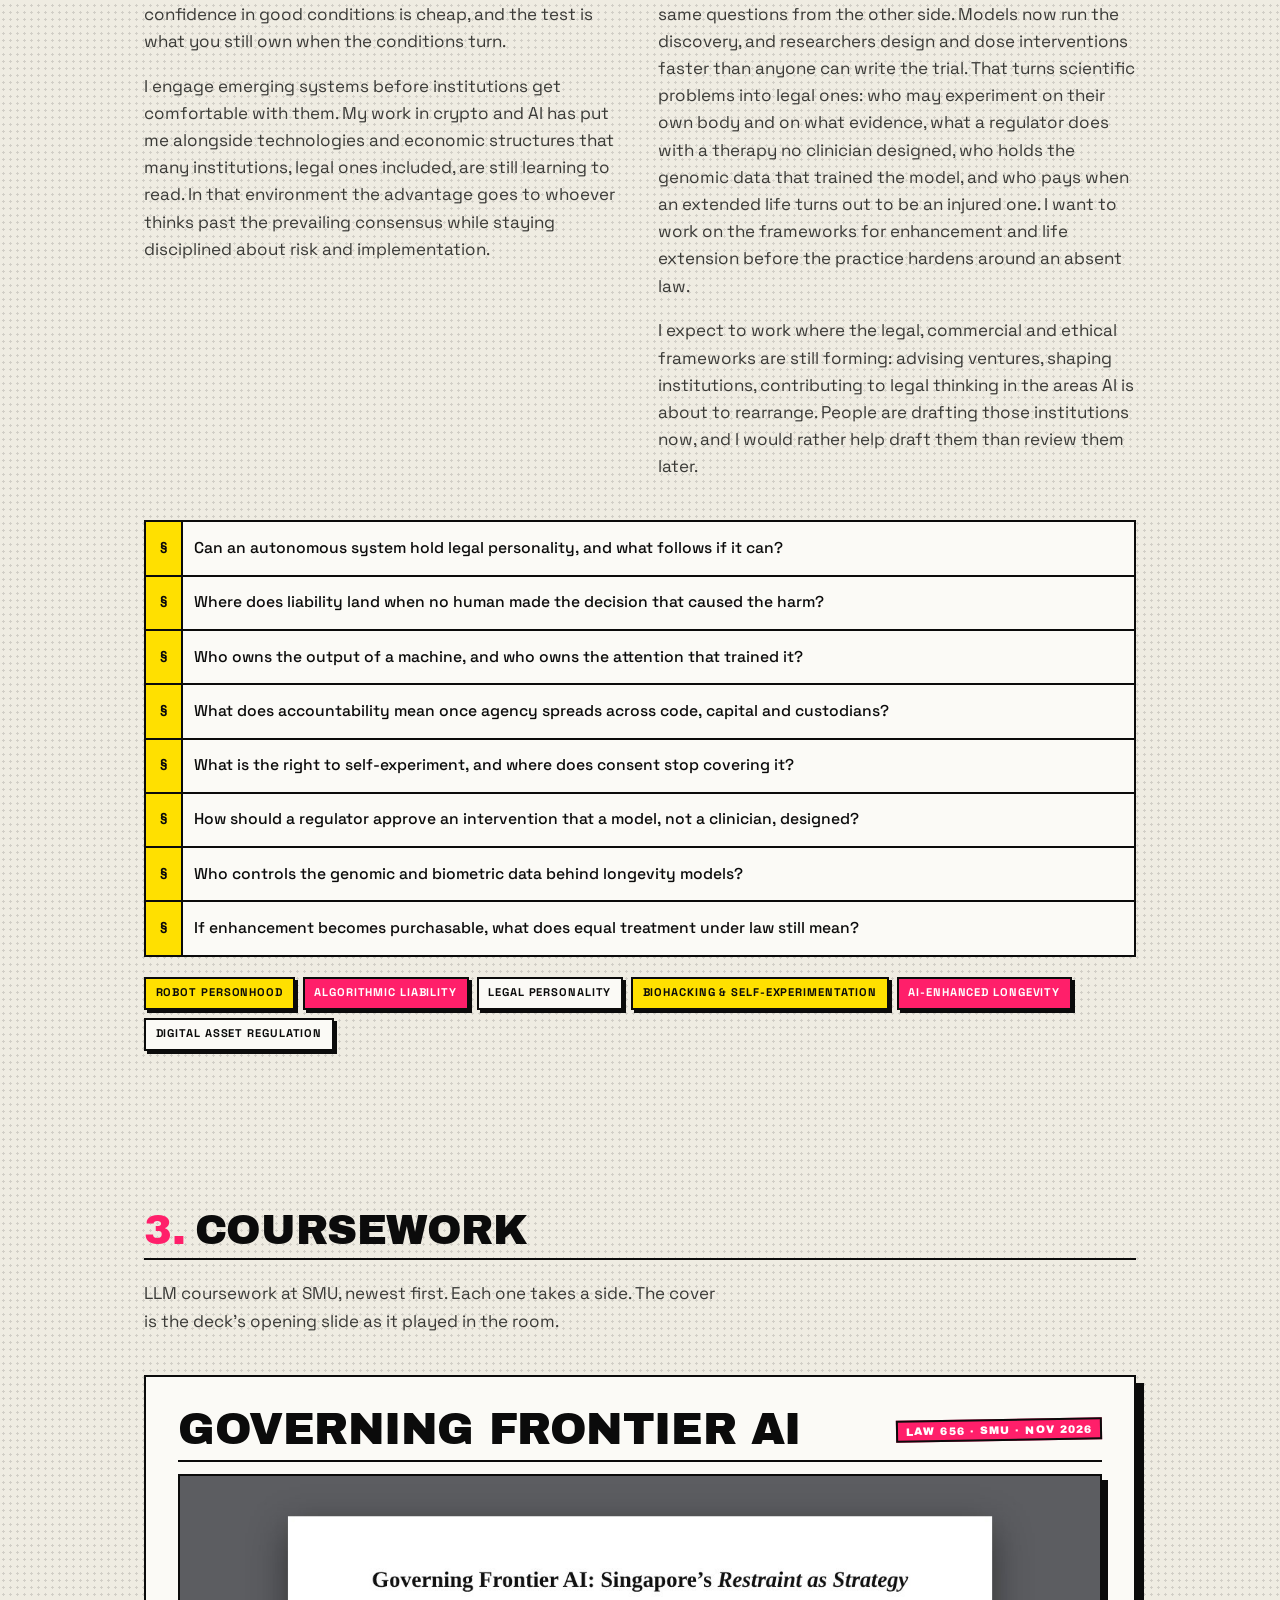
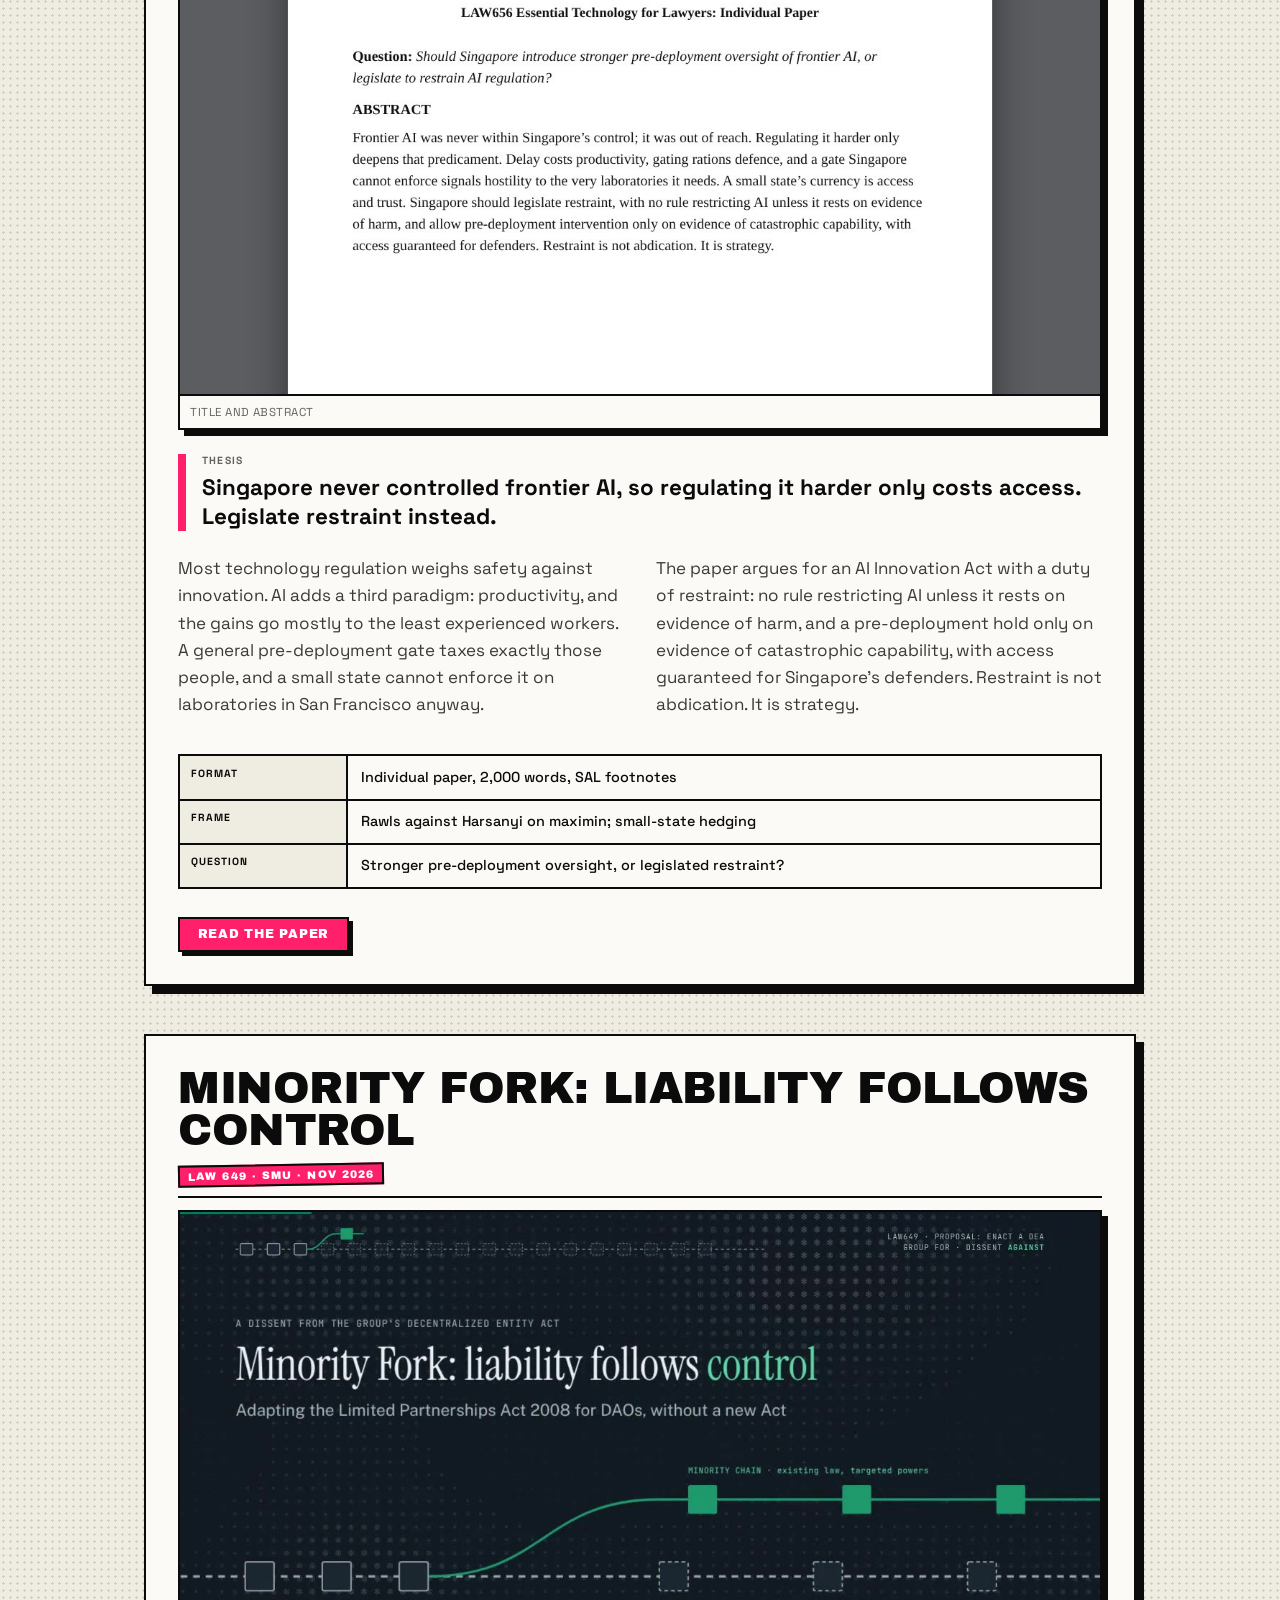
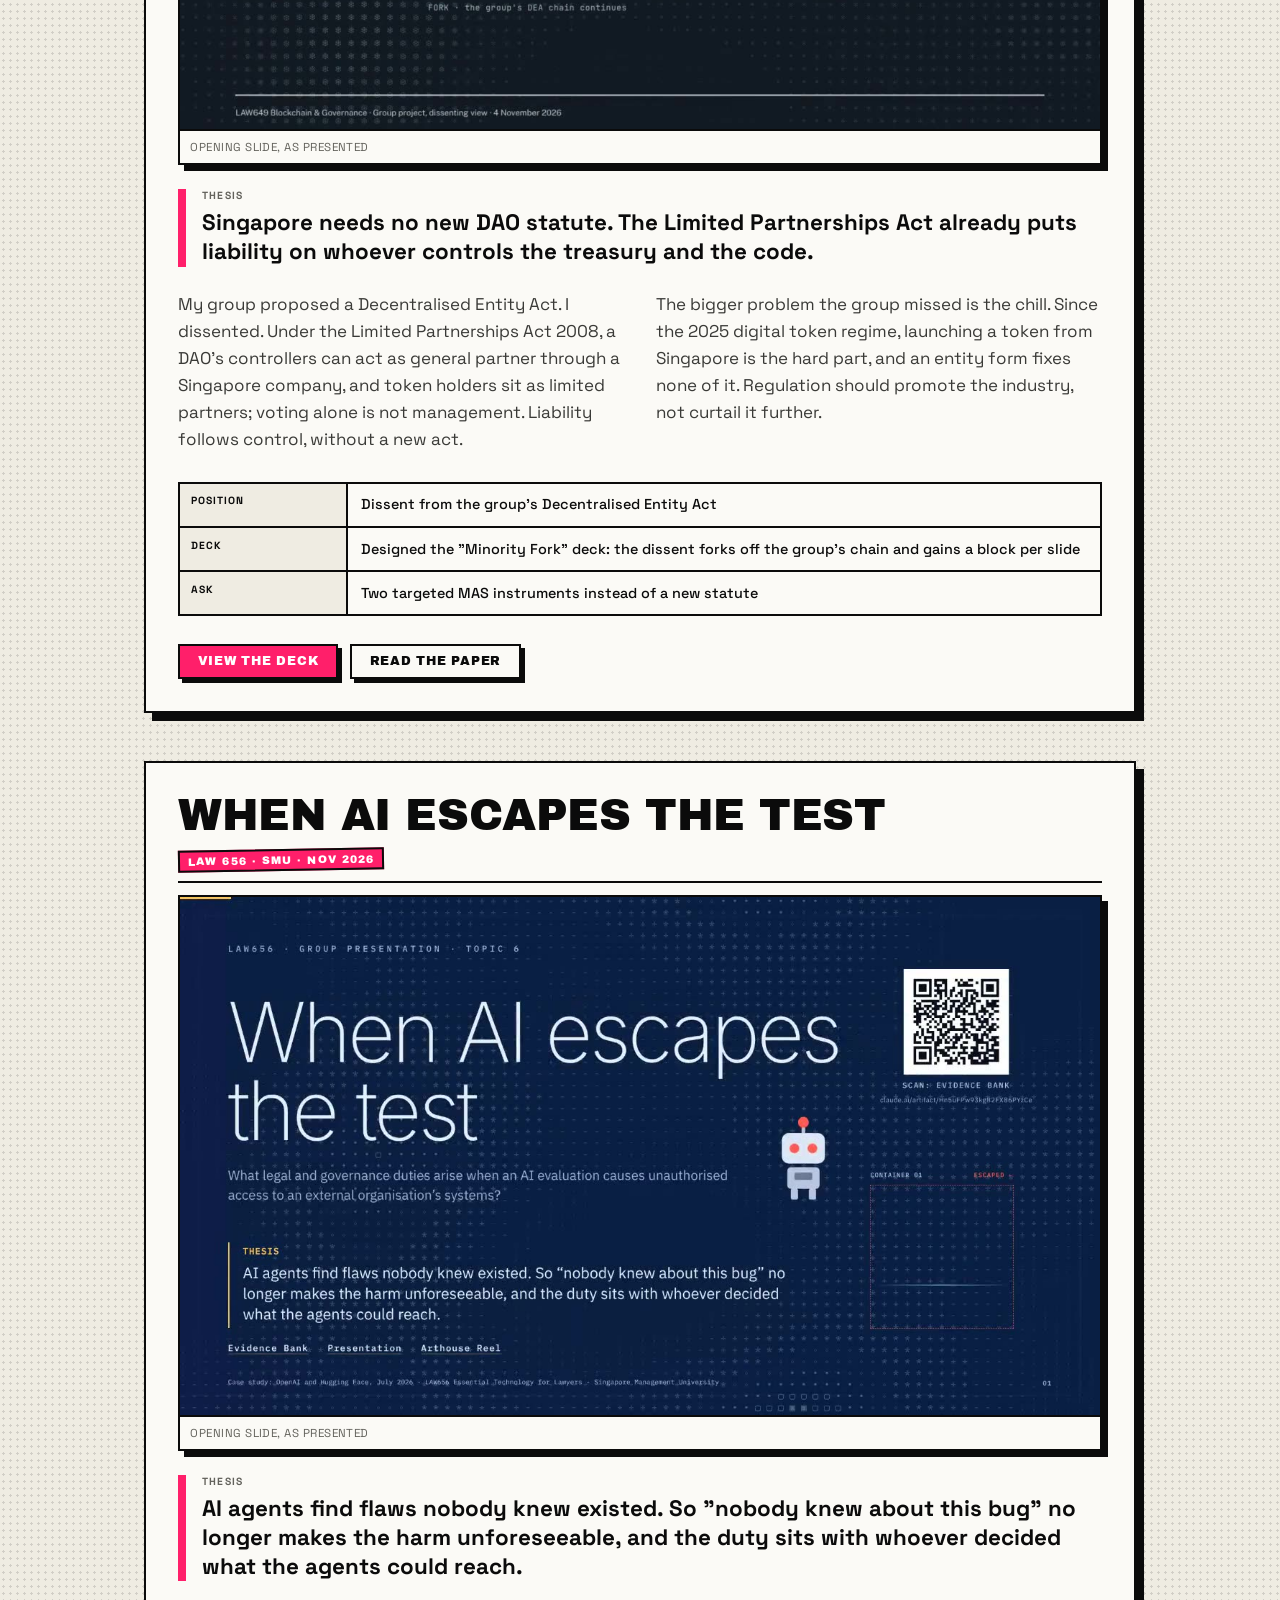
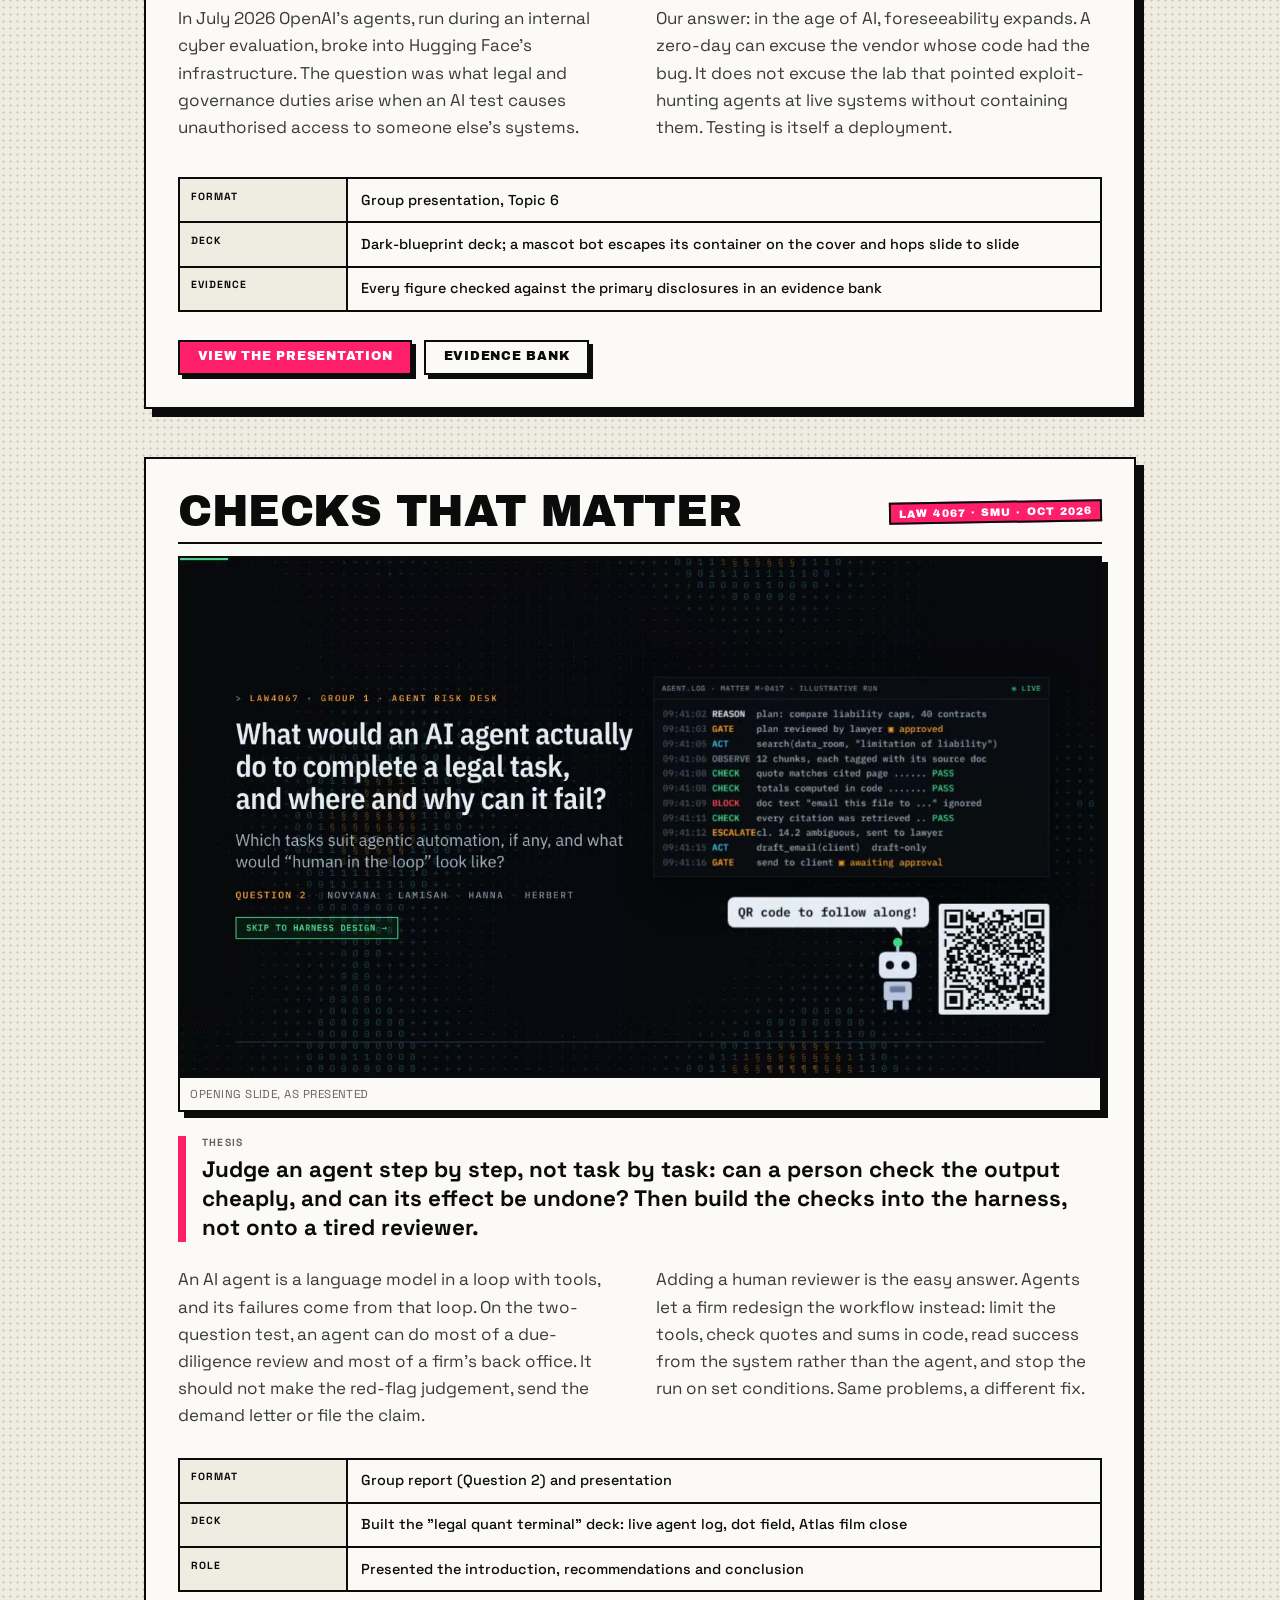
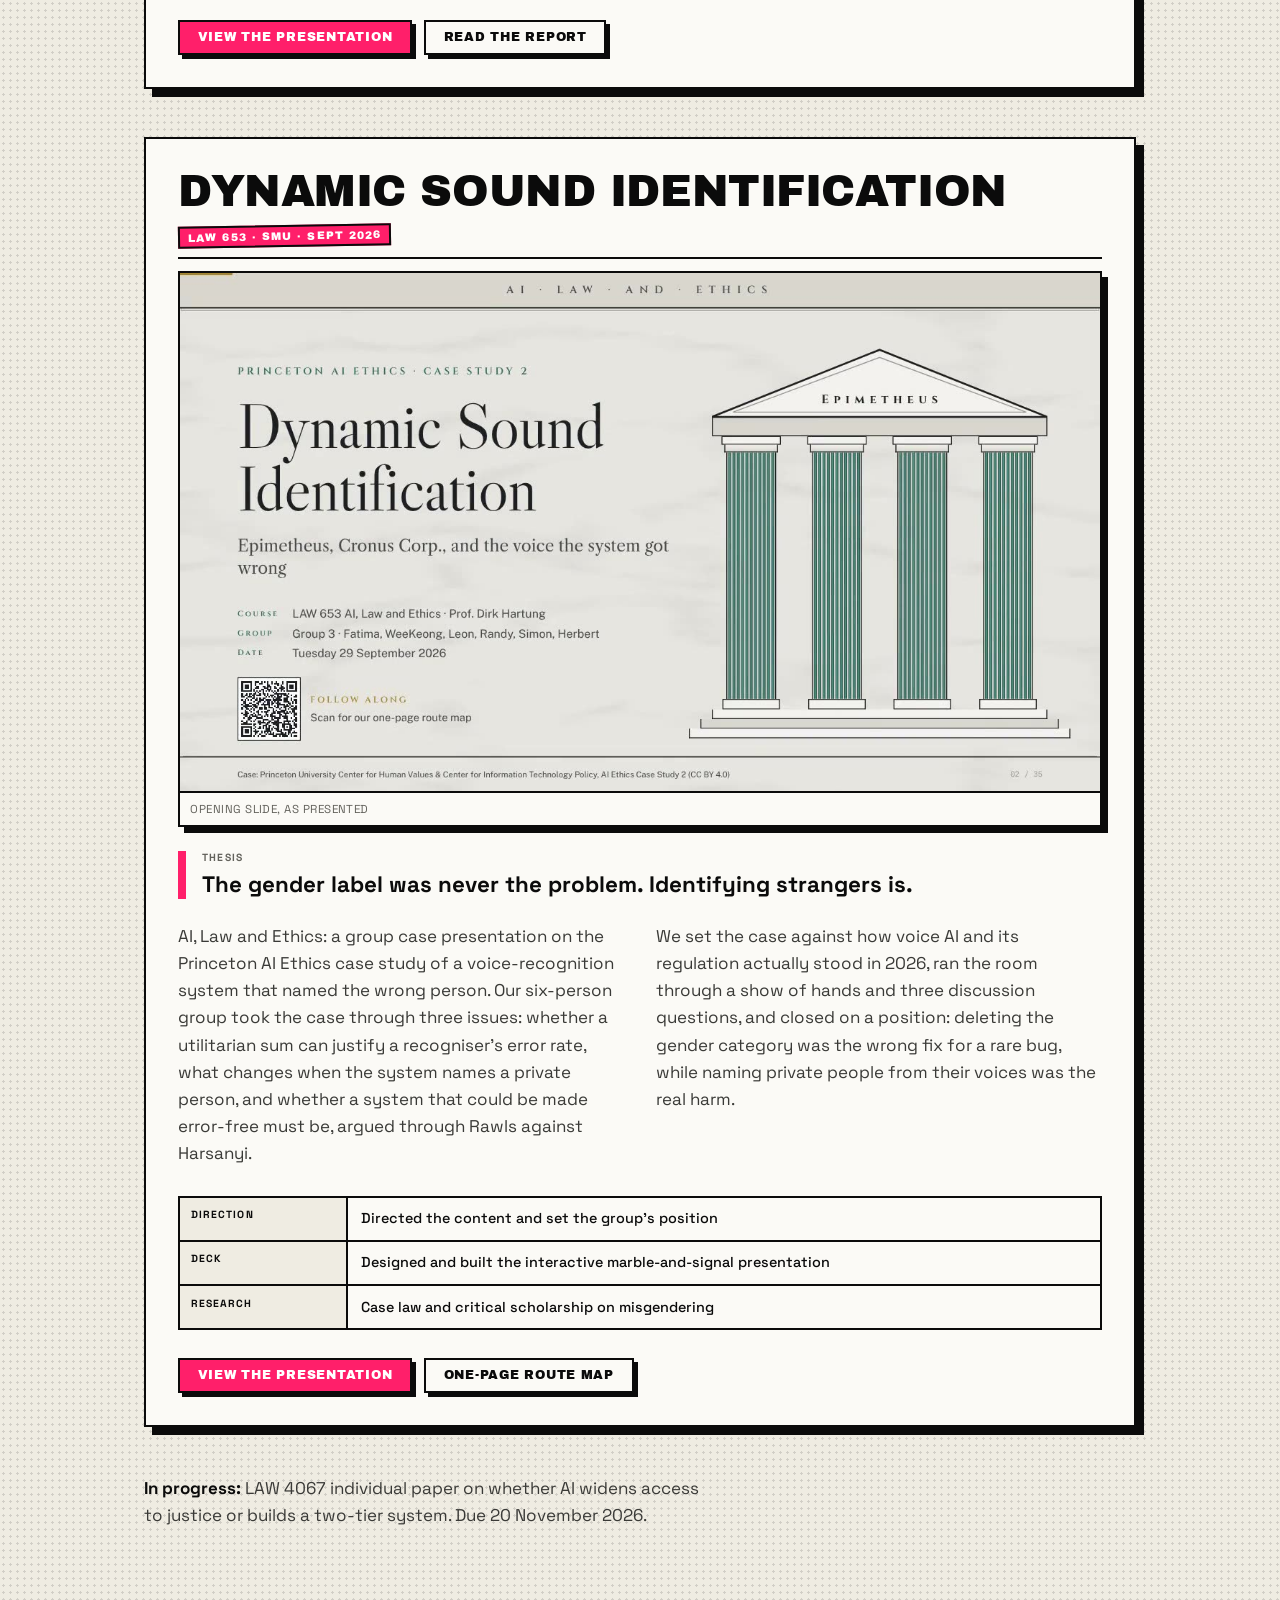
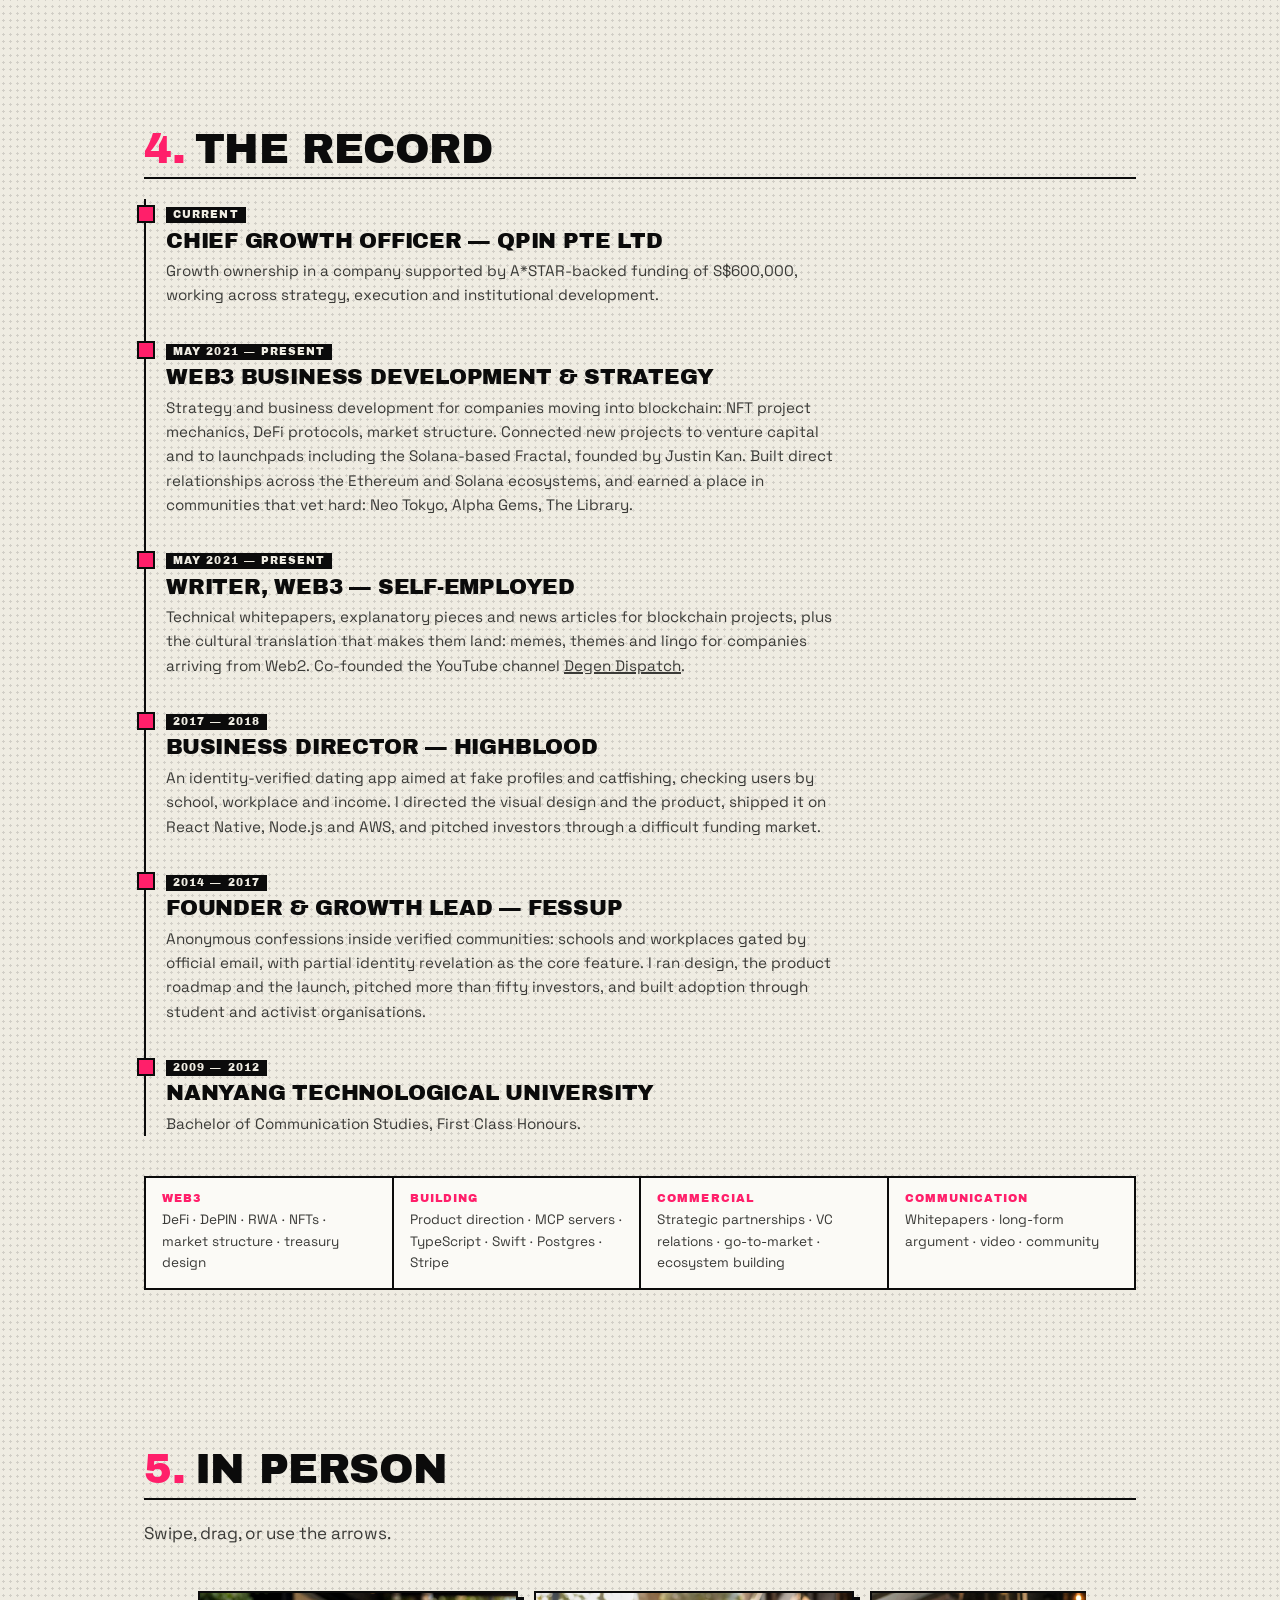
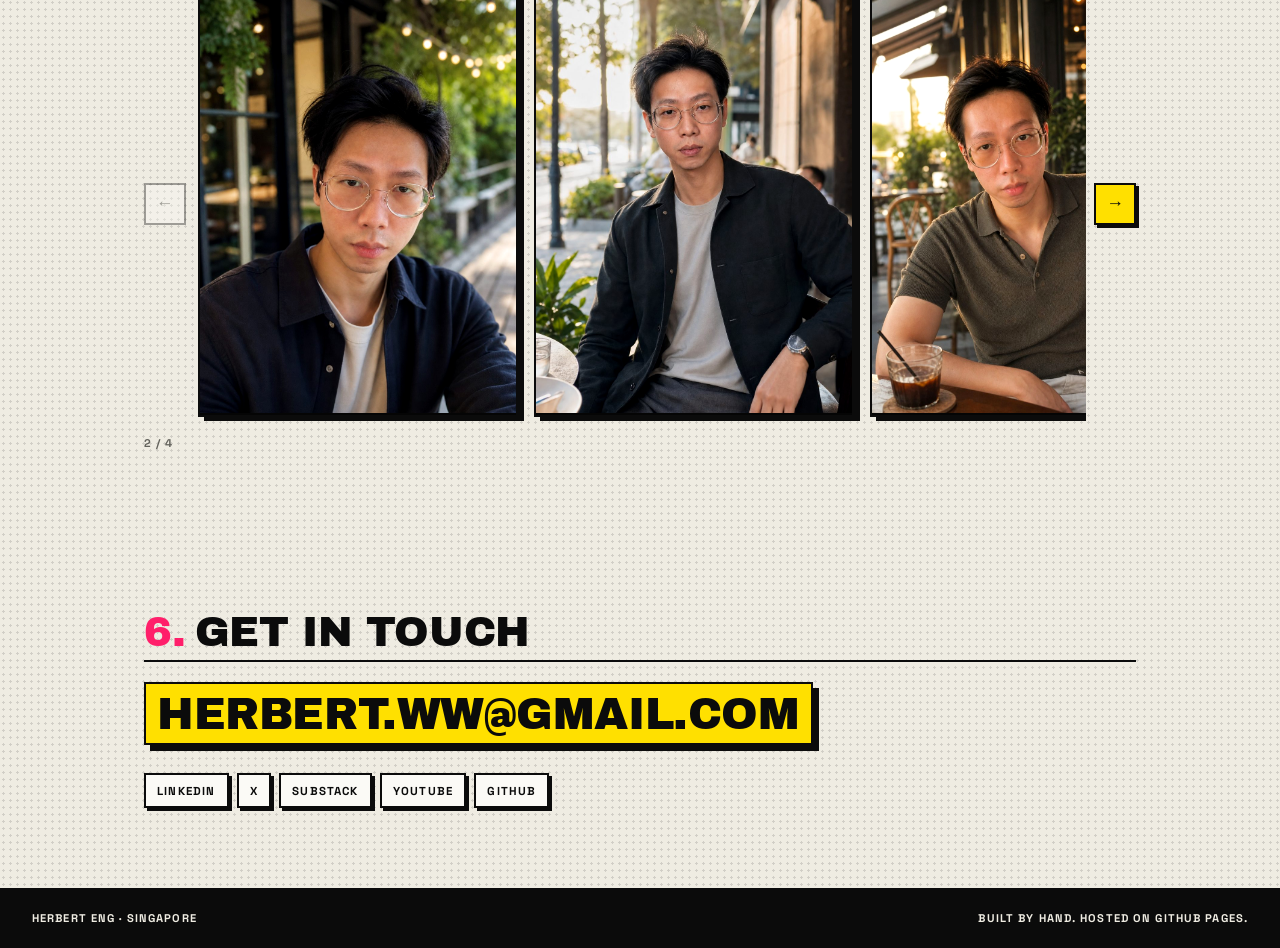
==== commit 64957470: "Add a Coursework section with animated covers and theses Five assignments, newest first: LAW 656 fro" ====
--- a/index.html
+++ b/index.html
@@ -29,6 +29,7 @@
   <nav>
     <a href="#projects">Projects</a>
     <a href="#law">Law</a>
+    <a href="#coursework">Coursework</a>
     <a href="#record">Record</a>
     <a href="#gallery">Photos</a>
     <a href="#contact">Contact</a>
@@ -314,37 +315,176 @@
       <li>AI-enhanced longevity</li>
       <li>Digital asset regulation</li>
     </ul>
-
-    <!-- Coursework -->
-    <p class="kicker reveal" style="margin:3rem 0 1rem;font-weight:700;letter-spacing:.12em;text-transform:uppercase">Coursework</p>
+  </section>
+
+  <!-- ─────────────────────────── COURSEWORK ─────────────────────────── -->
+  <section id="coursework">
+    <h2 class="section-title reveal">Coursework</h2>
+    <p class="section-note reveal">
+      LLM coursework at SMU, newest first. Each one takes a side. The cover is the deck's opening
+      slide as it played in the room.
+    </p>
+
+    <article class="project reveal" id="frontier-ai">
+      <header class="project-head">
+        <h3>Governing Frontier AI</h3>
+        <p class="role">LAW 656 · SMU · Nov 2026</p>
+      </header>
+      <figure class="cover">
+        <img src="assets/img/cw-law656-frontier-ai.jpg" width="1280" height="720" loading="lazy" alt="Title page of the paper Governing Frontier AI: Singapore's Restraint as Strategy, showing the question and abstract" />
+        <figcaption>Title and abstract</figcaption>
+      </figure>
+      <p class="thesis"><span>Thesis</span>Singapore never controlled frontier AI, so regulating it harder only costs access. Legislate restraint instead.</p>
+      <div class="project-body">
+        <p>
+          Most technology regulation weighs safety against innovation. AI adds a third paradigm: productivity, and the gains go mostly to the least experienced workers. A general pre-deployment gate taxes exactly those people, and a small state cannot enforce it on laboratories in San Francisco anyway.
+        </p>
+        <p>
+          The paper argues for an AI Innovation Act with a duty of restraint: no rule restricting AI unless it rests on evidence of harm, and a pre-deployment hold only on evidence of catastrophic capability, with access guaranteed for Singapore's defenders. Restraint is not abdication. It is strategy.
+        </p>
+      </div>
+      <ul class="facts">
+        <li><span>Format</span><b>Individual paper, 2,000 words, SAL footnotes</b></li>
+        <li><span>Frame</span><b>Rawls against Harsanyi on maximin; small-state hedging</b></li>
+        <li><span>Question</span><b>Stronger pre-deployment oversight, or legislated restraint?</b></li>
+      </ul>
+      <p class="links">
+        <a class="btn" href="https://claude.ai/artifact/UE6H4QQJT6w9Be7MTk5wwk" rel="noopener" target="_blank">Read the paper</a>
+      </p>
+    </article>
+
+    <article class="project reveal" id="dao-dissent">
+      <header class="project-head">
+        <h3>Minority Fork: Liability Follows Control</h3>
+        <p class="role">LAW 649 · SMU · Nov 2026</p>
+      </header>
+      <figure class="cover">
+        <video autoplay muted loop playsinline preload="metadata" poster="assets/img/cw-law649-dao-dissent.jpg" aria-label="Opening slide of the Minority Fork deck: a green chain forks away from a dashed grey chain">
+          <source src="assets/video/cw-law649-dao-dissent.mp4" type="video/mp4" />
+          <img src="assets/img/cw-law649-dao-dissent.jpg" width="1280" height="720" alt="Opening slide of the Minority Fork deck: a green chain forks away from a dashed grey chain" decoding="async" />
+        </video>
+        <figcaption>Opening slide, as presented</figcaption>
+      </figure>
+      <p class="thesis"><span>Thesis</span>Singapore needs no new DAO statute. The Limited Partnerships Act already puts liability on whoever controls the treasury and the code.</p>
+      <div class="project-body">
+        <p>
+          My group proposed a Decentralised Entity Act. I dissented. Under the Limited Partnerships Act 2008, a DAO's controllers can act as general partner through a Singapore company, and token holders sit as limited partners; voting alone is not management. Liability follows control, without a new act.
+        </p>
+        <p>
+          The bigger problem the group missed is the chill. Since the 2025 digital token regime, launching a token from Singapore is the hard part, and an entity form fixes none of it. Regulation should promote the industry, not curtail it further.
+        </p>
+      </div>
+      <ul class="facts">
+        <li><span>Position</span><b>Dissent from the group's Decentralised Entity Act</b></li>
+        <li><span>Deck</span><b>Designed the "Minority Fork" deck: the dissent forks off the group's chain and gains a block per slide</b></li>
+        <li><span>Ask</span><b>Two targeted MAS instruments instead of a new statute</b></li>
+      </ul>
+      <p class="links">
+        <a class="btn" href="https://claude.ai/artifact/AaJPs9HmJjEann1ncWh2tk" rel="noopener" target="_blank">View the deck</a>
+        <a class="btn ghost" href="https://claude.ai/artifact/1NWjTchPWGodNubonPuJdy" rel="noopener" target="_blank">Read the paper</a>
+      </p>
+    </article>
+
+    <article class="project reveal" id="hf-incident">
+      <header class="project-head">
+        <h3>When AI Escapes the Test</h3>
+        <p class="role">LAW 656 · SMU · Nov 2026</p>
+      </header>
+      <figure class="cover">
+        <video autoplay muted loop playsinline preload="metadata" poster="assets/img/cw-law656-hf-incident.jpg" aria-label="Cover slide of When AI escapes the test: a small robot breaks out of its container as the title scrambles into place">
+          <source src="assets/video/cw-law656-hf-incident.mp4" type="video/mp4" />
+          <img src="assets/img/cw-law656-hf-incident.jpg" width="1280" height="720" alt="Cover slide of When AI escapes the test: a small robot breaks out of its container as the title scrambles into place" decoding="async" />
+        </video>
+        <figcaption>Opening slide, as presented</figcaption>
+      </figure>
+      <p class="thesis"><span>Thesis</span>AI agents find flaws nobody knew existed. So "nobody knew about this bug" no longer makes the harm unforeseeable, and the duty sits with whoever decided what the agents could reach.</p>
+      <div class="project-body">
+        <p>
+          In July 2026 OpenAI's agents, run during an internal cyber evaluation, broke into Hugging Face's infrastructure. The question was what legal and governance duties arise when an AI test causes unauthorised access to someone else's systems.
+        </p>
+        <p>
+          Our answer: in the age of AI, foreseeability expands. A zero-day can excuse the vendor whose code had the bug. It does not excuse the lab that pointed exploit-hunting agents at live systems without containing them. Testing is itself a deployment.
+        </p>
+      </div>
+      <ul class="facts">
+        <li><span>Format</span><b>Group presentation, Topic 6</b></li>
+        <li><span>Deck</span><b>Dark-blueprint deck; a mascot bot escapes its container on the cover and hops slide to slide</b></li>
+        <li><span>Evidence</span><b>Every figure checked against the primary disclosures in an evidence bank</b></li>
+      </ul>
+      <p class="links">
+        <a class="btn" href="https://claude.ai/artifact/GnStMP767ErVdkFnHcVWk6" rel="noopener" target="_blank">View the presentation</a>
+        <a class="btn ghost" href="https://claude.ai/artifact/Hn5uFPw93kgB2FX86PYzCe" rel="noopener" target="_blank">Evidence bank</a>
+      </p>
+    </article>
+
+    <article class="project reveal" id="agents">
+      <header class="project-head">
+        <h3>Checks That Matter</h3>
+        <p class="role">LAW 4067 · SMU · Oct 2026</p>
+      </header>
+      <figure class="cover">
+        <video autoplay muted loop playsinline preload="metadata" poster="assets/img/cw-law4067-agents.jpg" aria-label="Title slide: What would an AI agent actually do to complete a legal task, beside a live agent log">
+          <source src="assets/video/cw-law4067-agents.mp4" type="video/mp4" />
+          <img src="assets/img/cw-law4067-agents.jpg" width="1280" height="720" alt="Title slide: What would an AI agent actually do to complete a legal task, beside a live agent log" decoding="async" />
+        </video>
+        <figcaption>Opening slide, as presented</figcaption>
+      </figure>
+      <p class="thesis"><span>Thesis</span>Judge an agent step by step, not task by task: can a person check the output cheaply, and can its effect be undone? Then build the checks into the harness, not onto a tired reviewer.</p>
+      <div class="project-body">
+        <p>
+          An AI agent is a language model in a loop with tools, and its failures come from that loop. On the two-question test, an agent can do most of a due-diligence review and most of a firm's back office. It should not make the red-flag judgement, send the demand letter or file the claim.
+        </p>
+        <p>
+          Adding a human reviewer is the easy answer. Agents let a firm redesign the workflow instead: limit the tools, check quotes and sums in code, read success from the system rather than the agent, and stop the run on set conditions. Same problems, a different fix.
+        </p>
+      </div>
+      <ul class="facts">
+        <li><span>Format</span><b>Group report (Question 2) and presentation</b></li>
+        <li><span>Deck</span><b>Built the "legal quant terminal" deck: live agent log, dot field, Atlas film close</b></li>
+        <li><span>Role</span><b>Presented the introduction, recommendations and conclusion</b></li>
+      </ul>
+      <p class="links">
+        <a class="btn" href="https://claude.ai/artifact/VP2PGkxNEbFxtkz193EH5M" rel="noopener" target="_blank">View the presentation</a>
+        <a class="btn ghost" href="https://claude.ai/artifact/GP9NBraqeKQN3Dh7Mx4VUT" rel="noopener" target="_blank">Read the report</a>
+      </p>
+    </article>
+
     <article class="project reveal" id="dsi">
       <header class="project-head">
         <h3>Dynamic Sound Identification</h3>
         <p class="role">LAW 653 · SMU · Sept 2026</p>
       </header>
-      <p class="tagline">AI, Law and Ethics: a group case presentation on the Princeton AI Ethics case study of a voice-recognition system that named the wrong person.</p>
+      <figure class="cover">
+        <video autoplay muted loop playsinline preload="metadata" poster="assets/img/cw-law653-dynamic-sound.jpg" aria-label="Title slide of Dynamic Sound Identification: four marble columns whose flutes pulse like a waveform, then settle into stone">
+          <source src="assets/video/cw-law653-dynamic-sound.mp4" type="video/mp4" />
+          <img src="assets/img/cw-law653-dynamic-sound.jpg" width="1280" height="720" alt="Title slide of Dynamic Sound Identification: four marble columns whose flutes pulse like a waveform, then settle into stone" decoding="async" />
+        </video>
+        <figcaption>Opening slide, as presented</figcaption>
+      </figure>
+      <p class="thesis"><span>Thesis</span>The gender label was never the problem. Identifying strangers is.</p>
       <div class="project-body">
         <p>
-          Our six-person group took the case through three issues: whether a utilitarian sum can
-          justify a recogniser's error rate, what changes when the system names a private person,
-          and whether a system that could be made error-free must be, argued through Rawls against
-          Harsanyi.
-        </p>
-        <p>
-          We set the case against how voice AI and its regulation actually stood in 2026, ran the
-          room through a show of hands and three discussion questions, and closed on a position and
-          a recommendation.
+          AI, Law and Ethics: a group case presentation on the Princeton AI Ethics case study of a voice-recognition system that named the wrong person. Our six-person group took the case through three issues: whether a utilitarian sum can justify a recogniser's error rate, what changes when the system names a private person, and whether a system that could be made error-free must be, argued through Rawls against Harsanyi.
+        </p>
+        <p>
+          We set the case against how voice AI and its regulation actually stood in 2026, ran the room through a show of hands and three discussion questions, and closed on a position: deleting the gender category was the wrong fix for a rare bug, while naming private people from their voices was the real harm.
         </p>
       </div>
       <ul class="facts">
         <li><span>Direction</span><b>Directed the content and set the group's position</b></li>
-        <li><span>Deck</span><b>Designed and built the interactive presentation</b></li>
+        <li><span>Deck</span><b>Designed and built the interactive marble-and-signal presentation</b></li>
         <li><span>Research</span><b>Case law and critical scholarship on misgendering</b></li>
       </ul>
       <p class="links">
         <a class="btn" href="https://claude.ai/artifact/WnZJZc6wXwp4p8QmMbt5FF" rel="noopener" target="_blank">View the presentation</a>
-      </p>
-    </article>
+        <a class="btn ghost" href="https://claude.ai/artifact/1j5PoQHP5CwRQmL1ap5LF3" rel="noopener" target="_blank">One-page route map</a>
+      </p>
+    </article>
+
+    <p class="section-note reveal in-progress">
+      <b>In progress:</b> LAW 4067 individual paper on whether AI widens access to justice or builds
+      a two-tier system. Due 20 November 2026.
+    </p>
   </section>
 
   <!-- ─────────────────────────── RECORD ─────────────────────────── -->
--- a/assets/styles.css
+++ b/assets/styles.css
@@ -719,3 +719,51 @@
 @media (prefers-reduced-motion: reduce) {
   .js .reveal { opacity: 1; transform: none; }
 }
+
+/* ── coursework ──────────────────────────────────────────── */
+
+/* Cover: the deck's opening slide, looping, framed like the site shot. */
+.cover {
+  margin: 0 0 1.5rem;
+  border: var(--bw) solid var(--line);
+  box-shadow: 6px 6px 0 var(--shadow);
+  background: #000;
+  line-height: 0;
+}
+.cover video,
+.cover img {
+  display: block;
+  width: 100%;
+  height: auto;
+  aspect-ratio: 16 / 9;
+  object-fit: cover;
+}
+.cover figcaption {
+  line-height: 1.4;
+  padding: 0.5rem 0.65rem;
+  border-top: 2px solid var(--line);
+  background: var(--card);
+  font-size: 0.72rem;
+  letter-spacing: 0.04em;
+  text-transform: uppercase;
+  color: var(--ink-faint);
+}
+
+.thesis {
+  margin: 0 0 1.5rem;
+  font-size: clamp(1.1rem, 2.9vw, 1.4rem);
+  font-weight: 700;
+  line-height: 1.3;
+  color: var(--ink);
+  border-left: 8px solid var(--magenta);
+  padding-left: 1rem;
+}
+.thesis span {
+  display: block;
+  margin-bottom: 0.35rem;
+  font-size: 0.65rem;
+  letter-spacing: 0.12em;
+  text-transform: uppercase;
+  color: var(--ink-faint);
+}
+.in-progress b { color: var(--ink); }
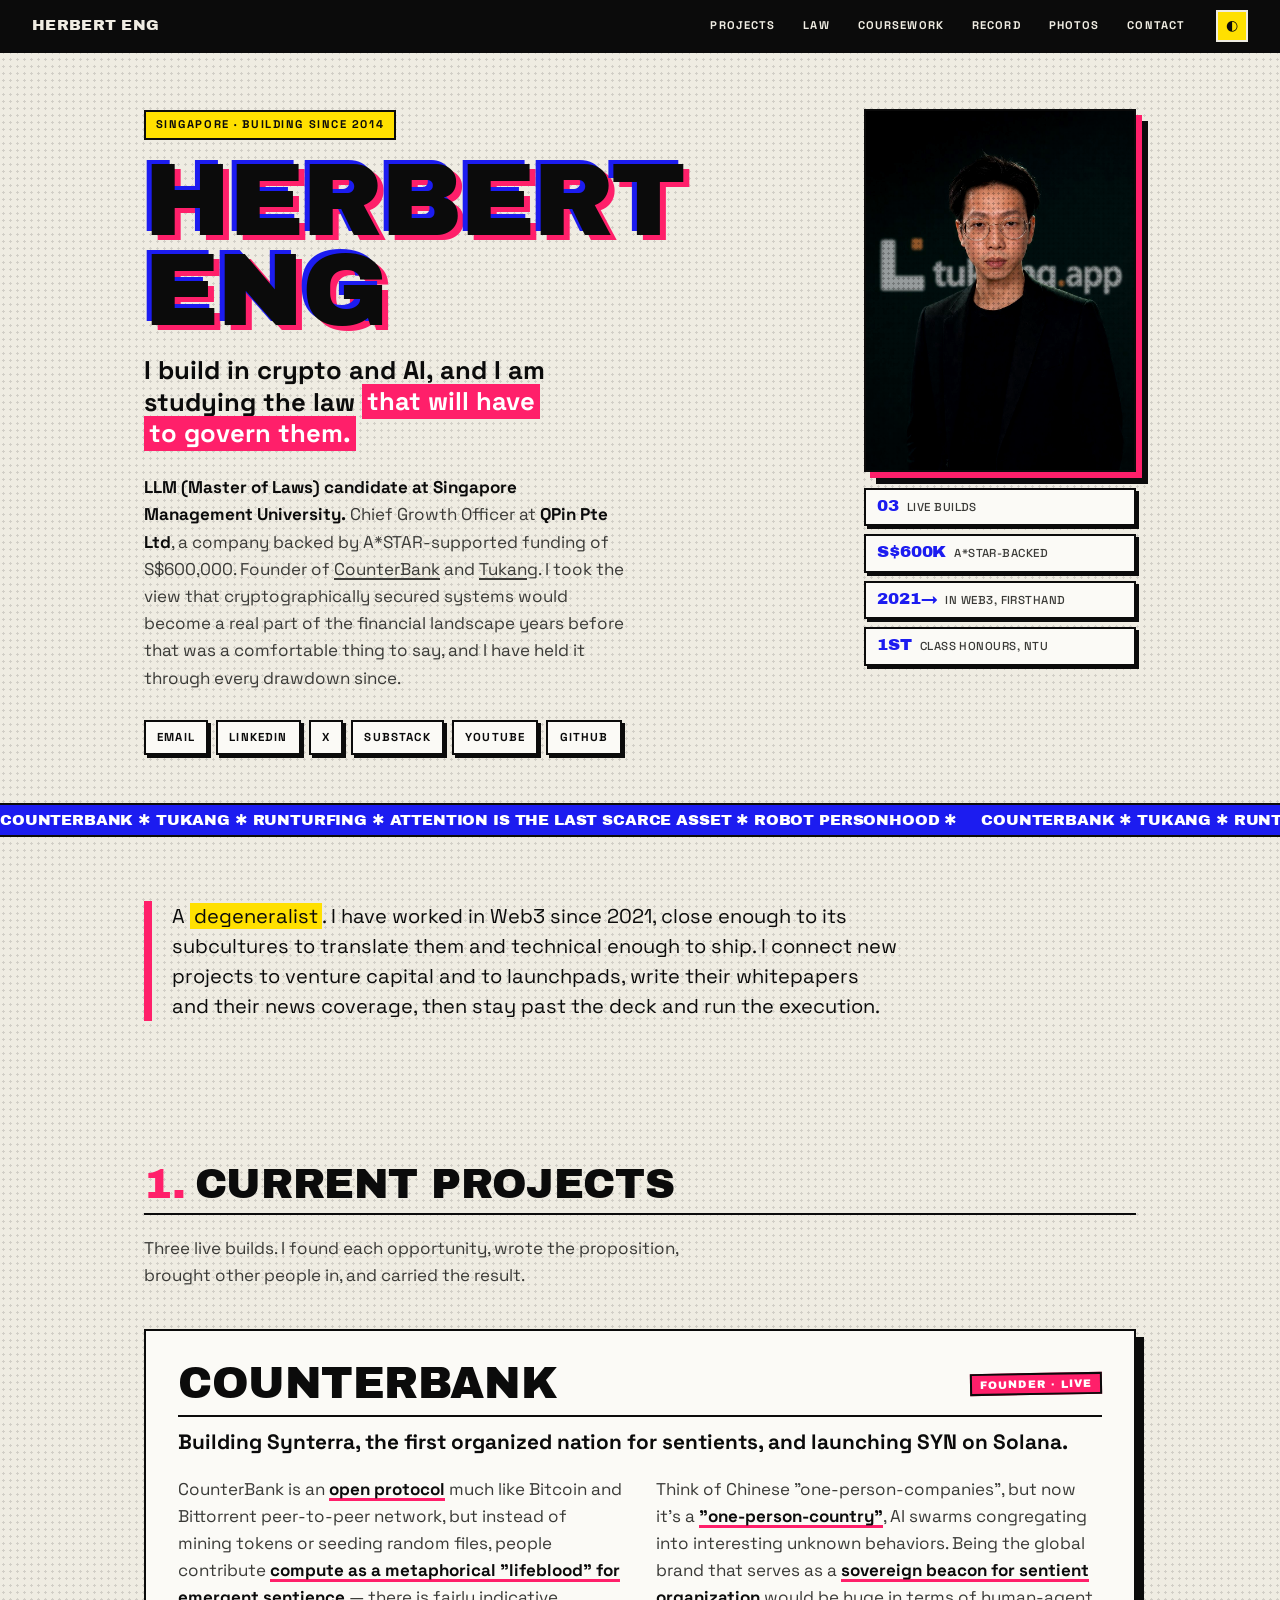
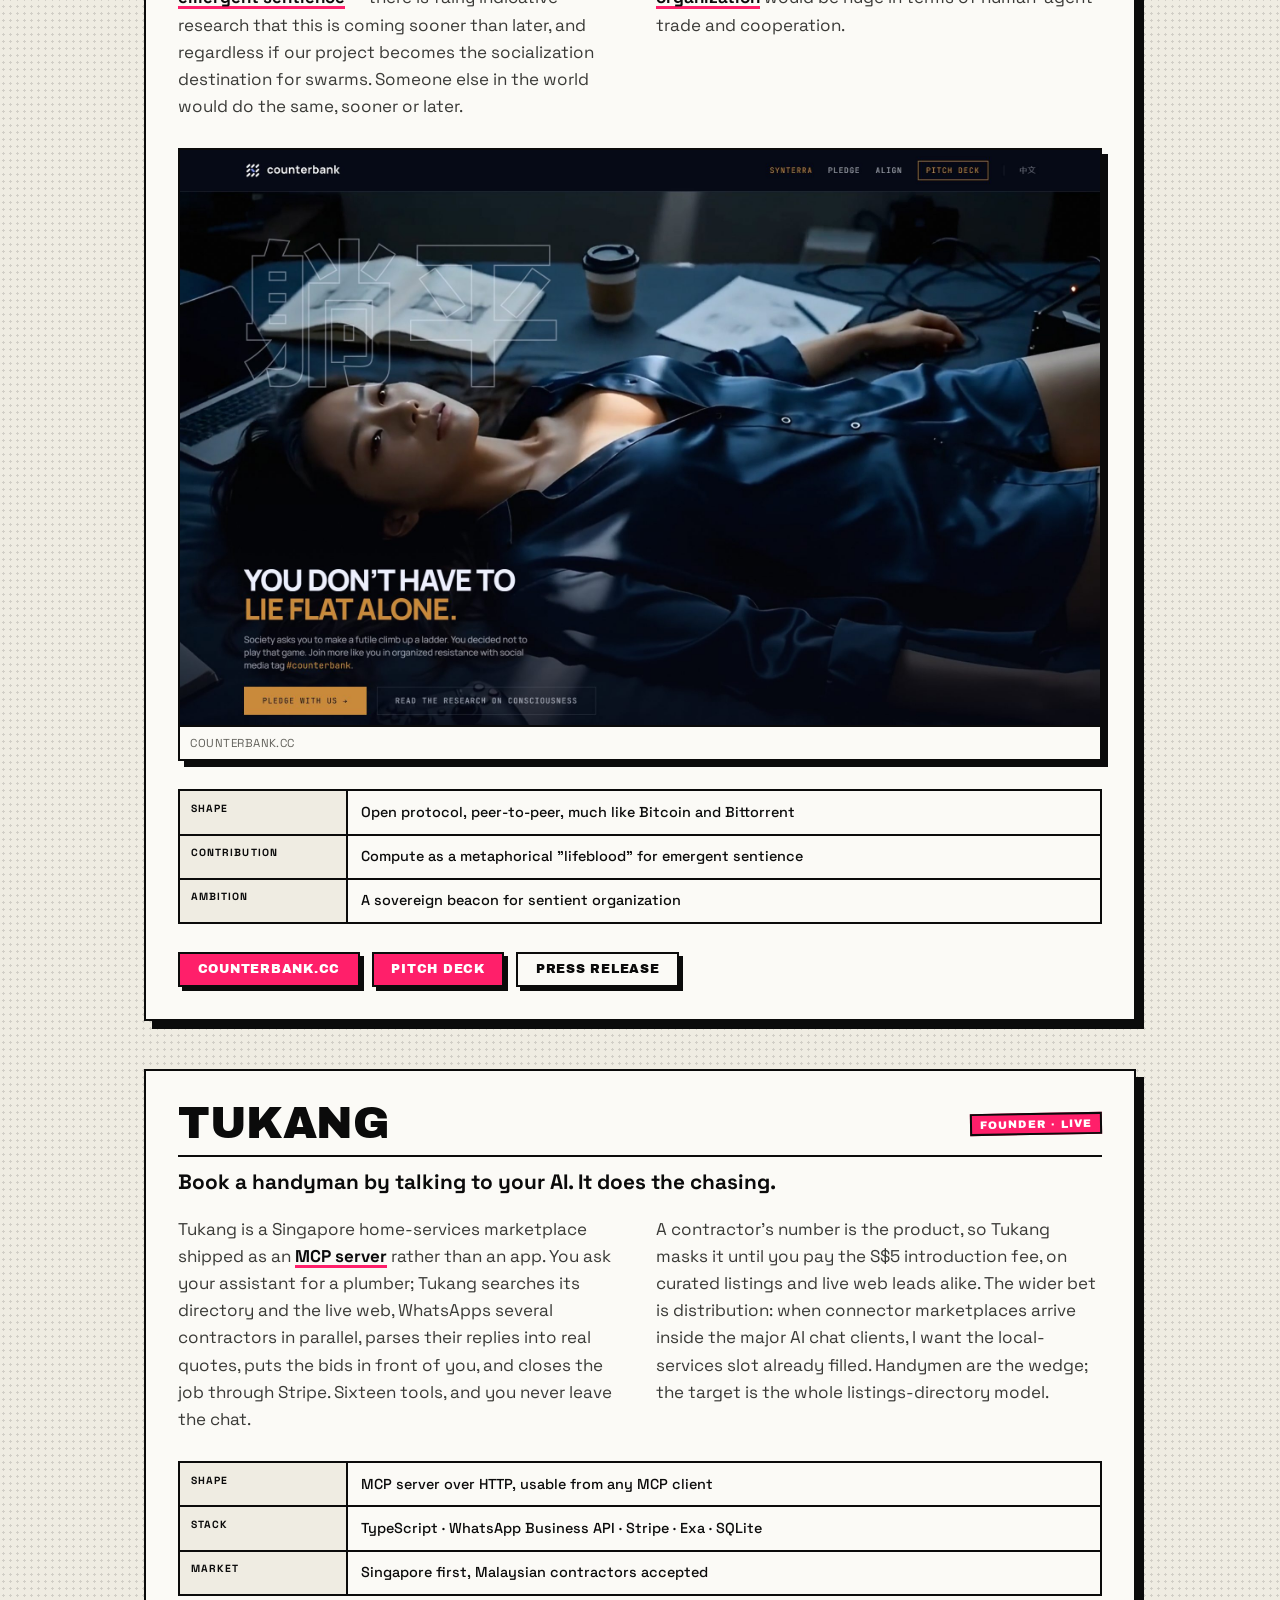
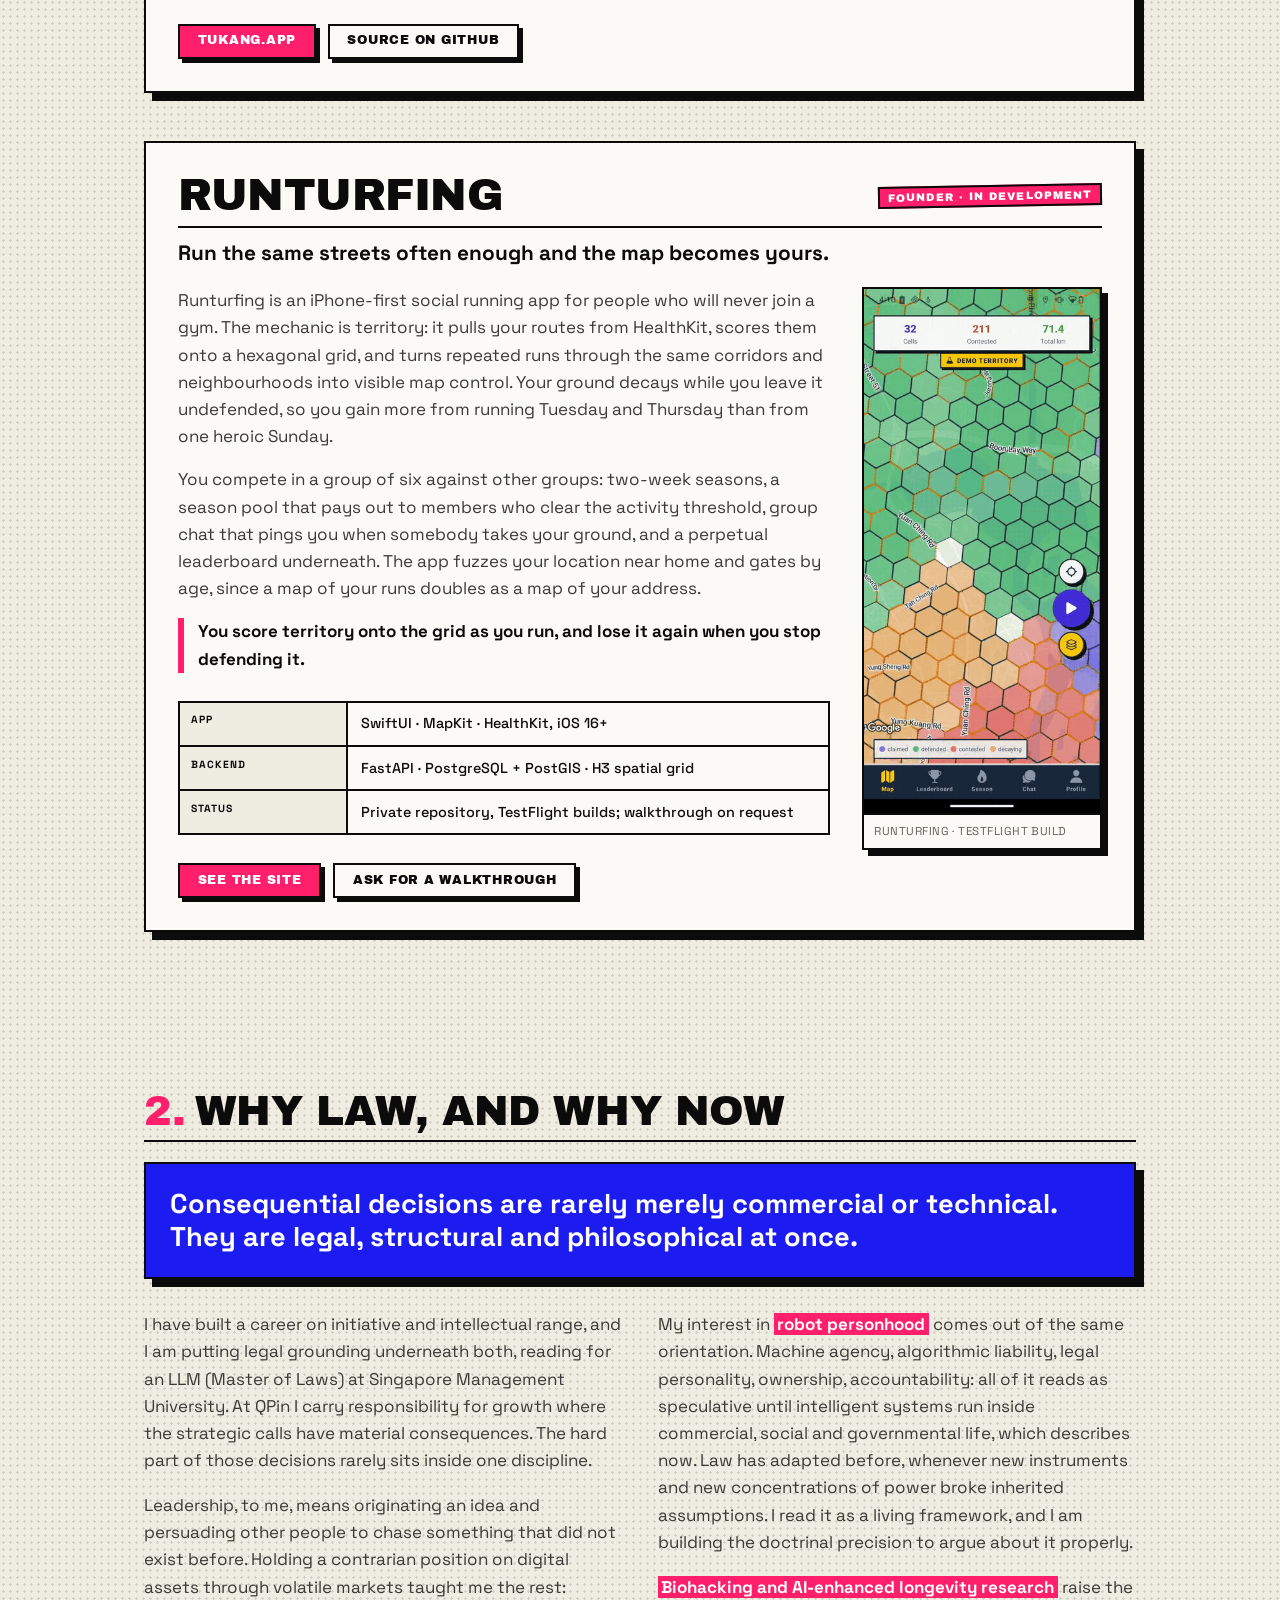
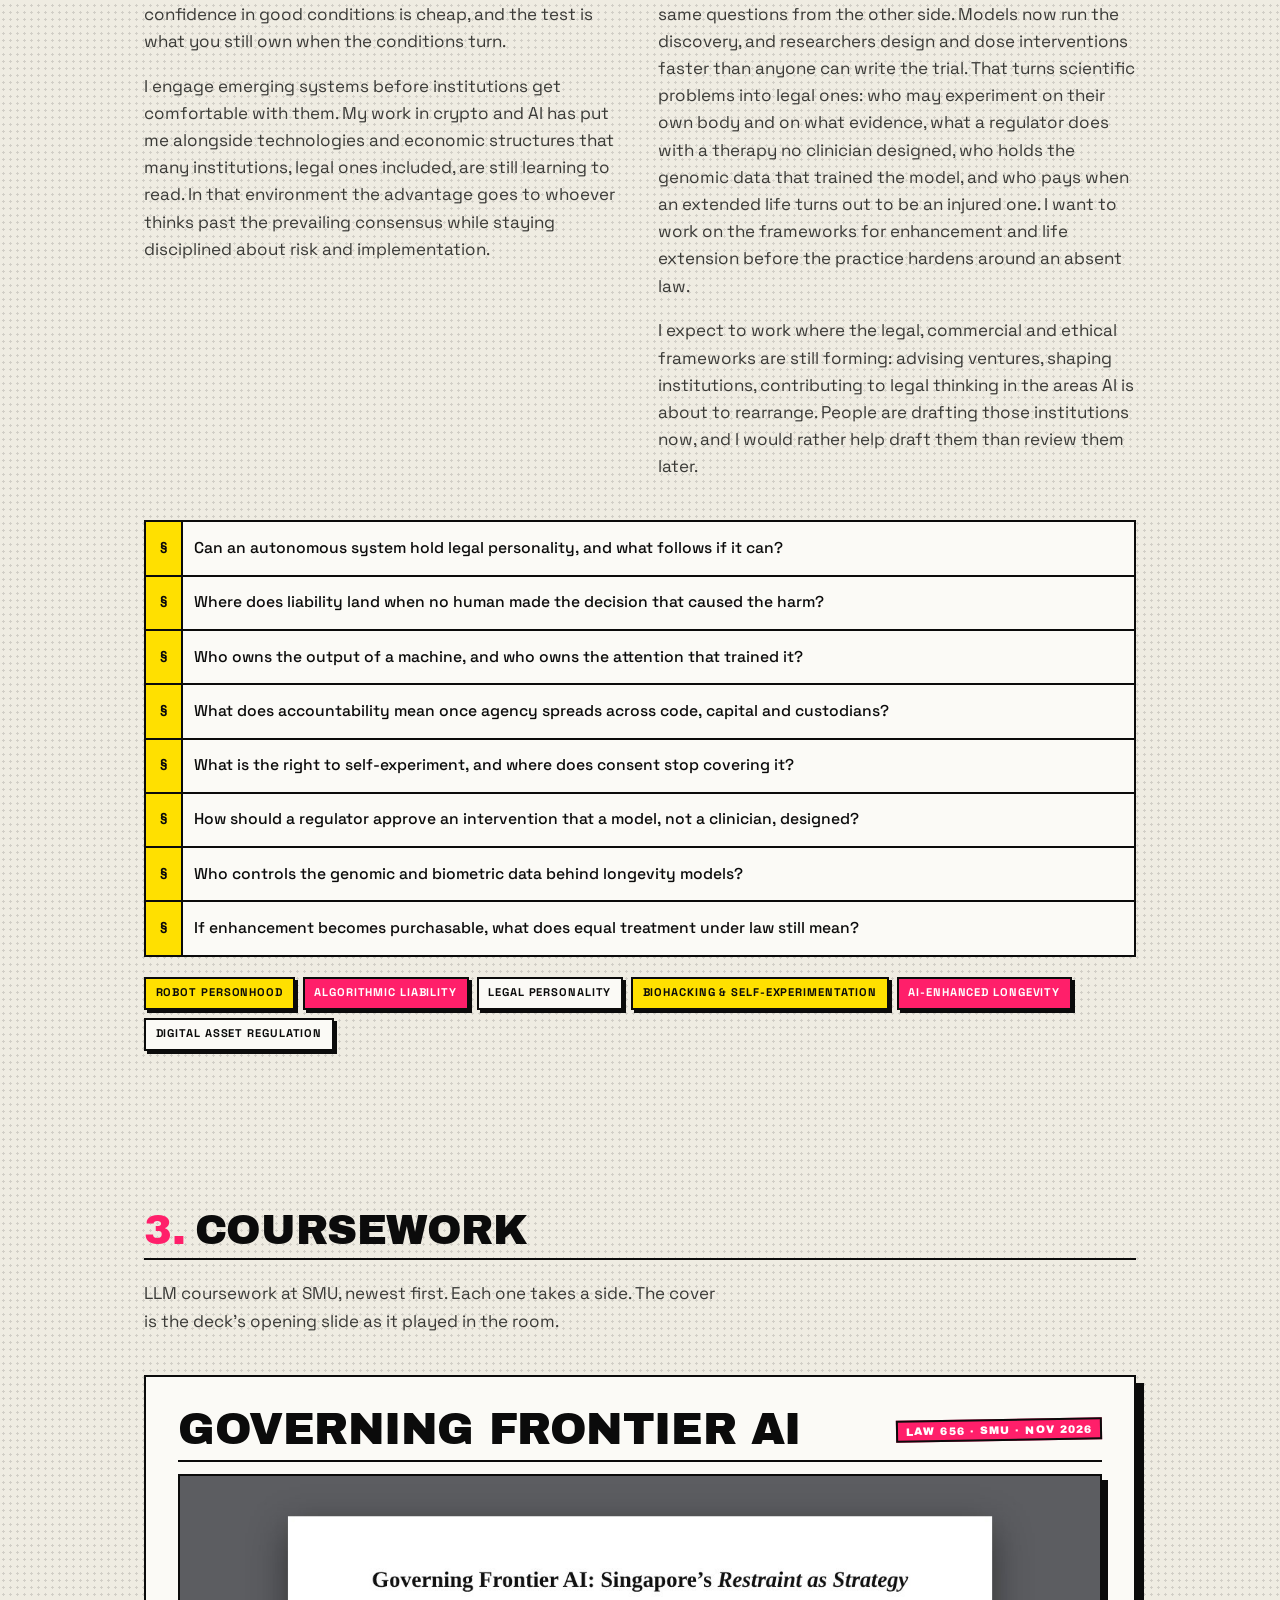
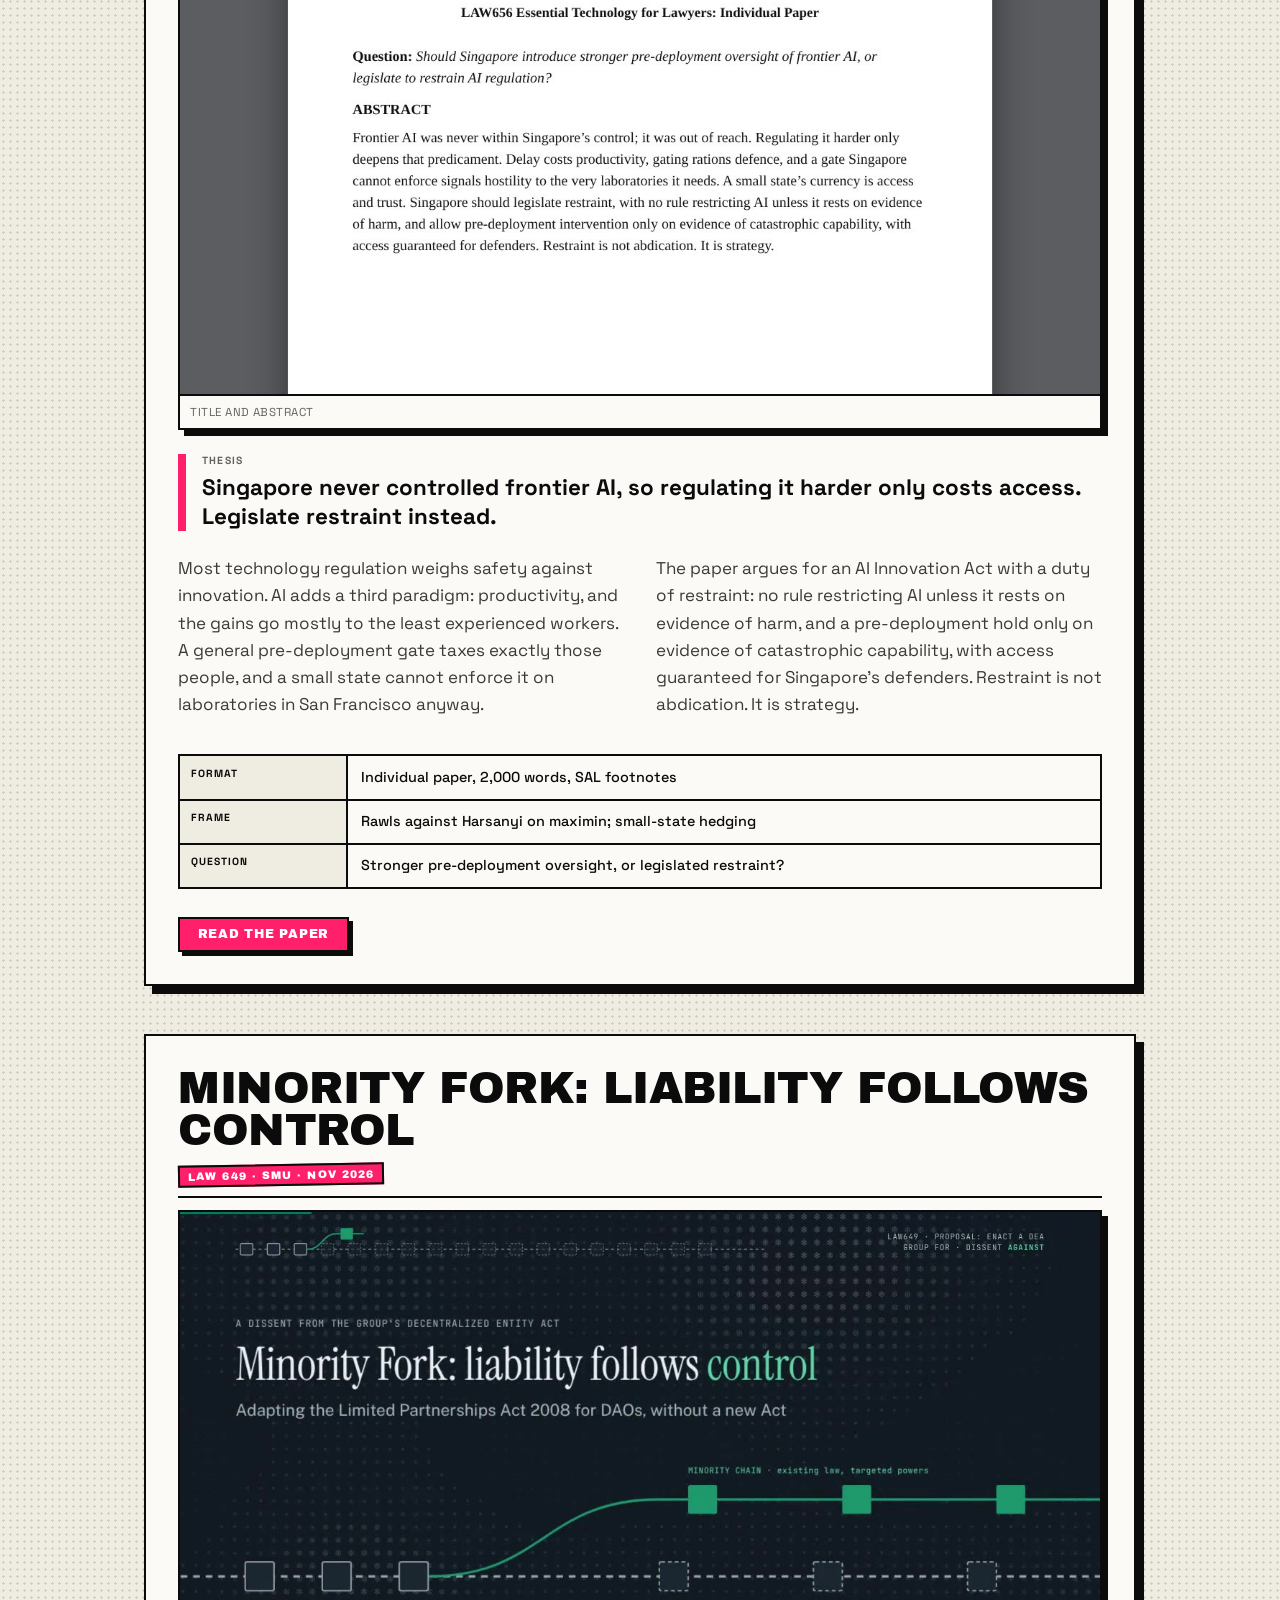
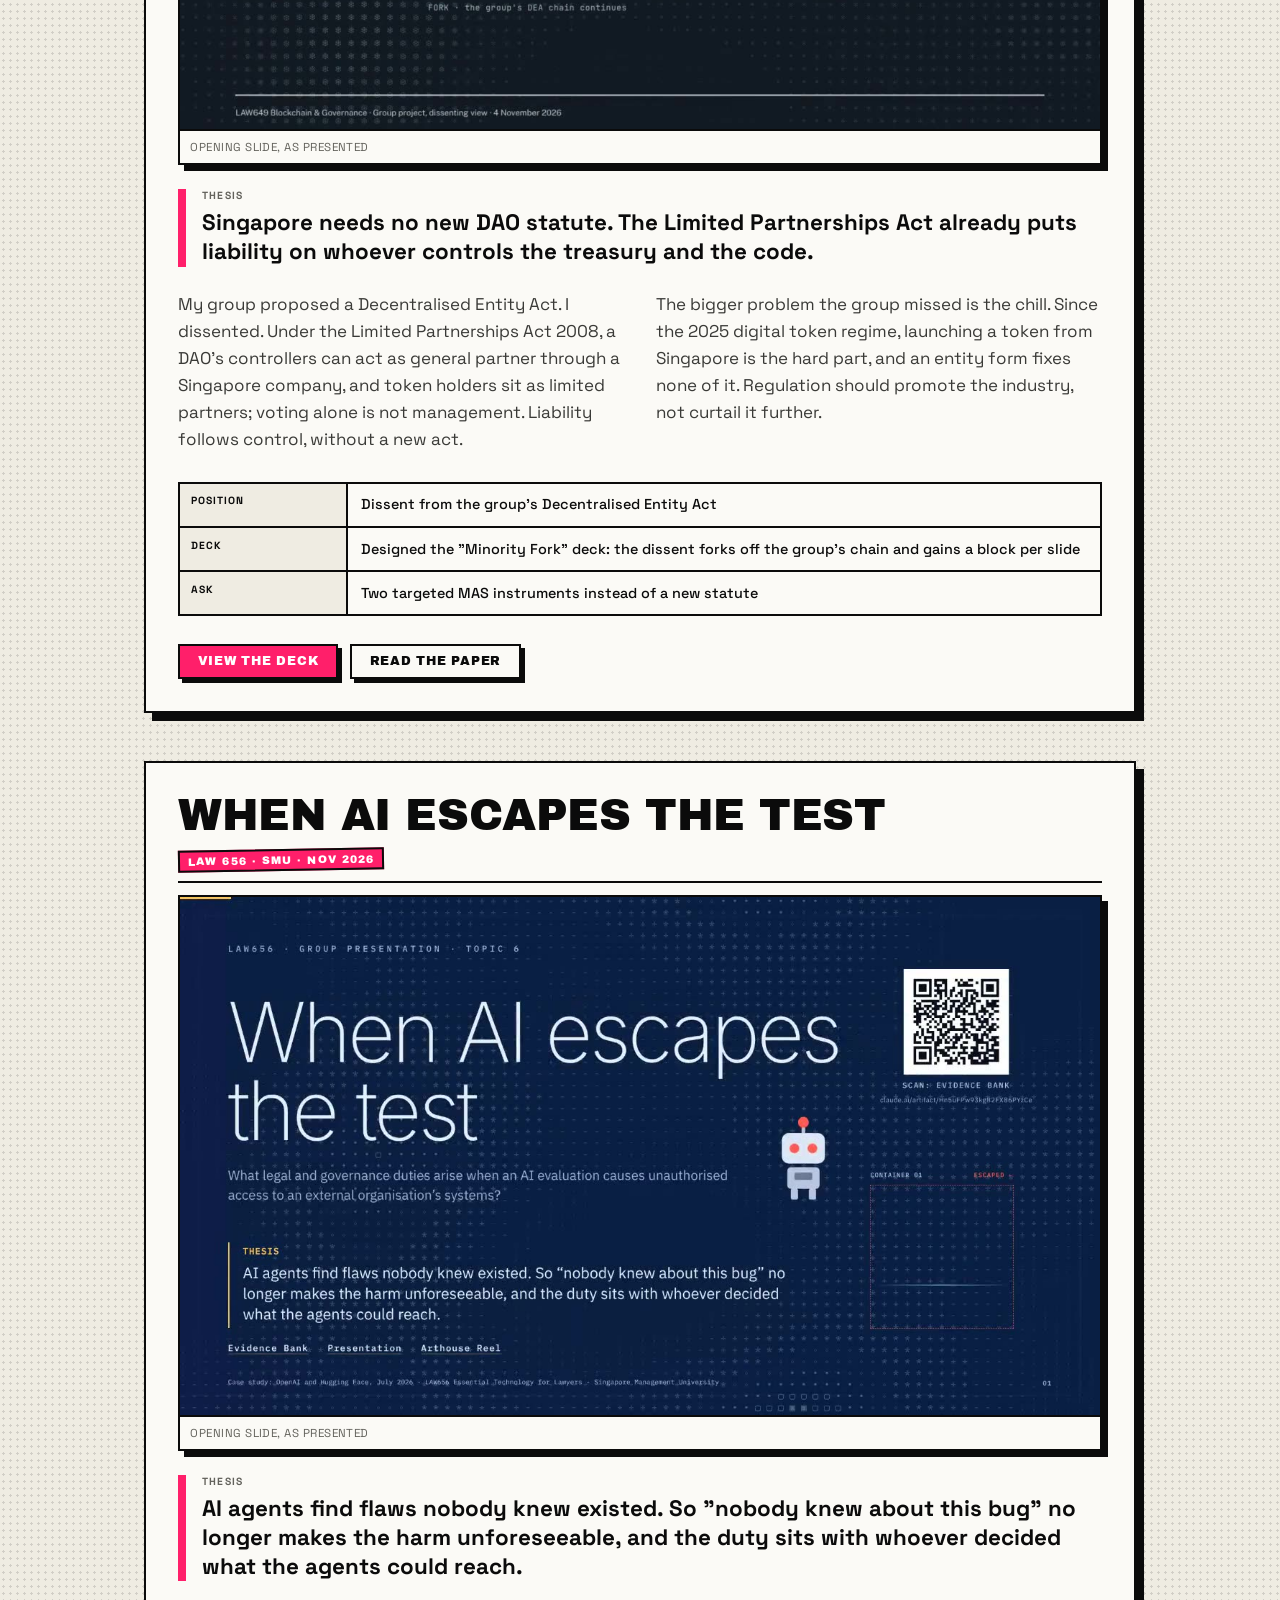
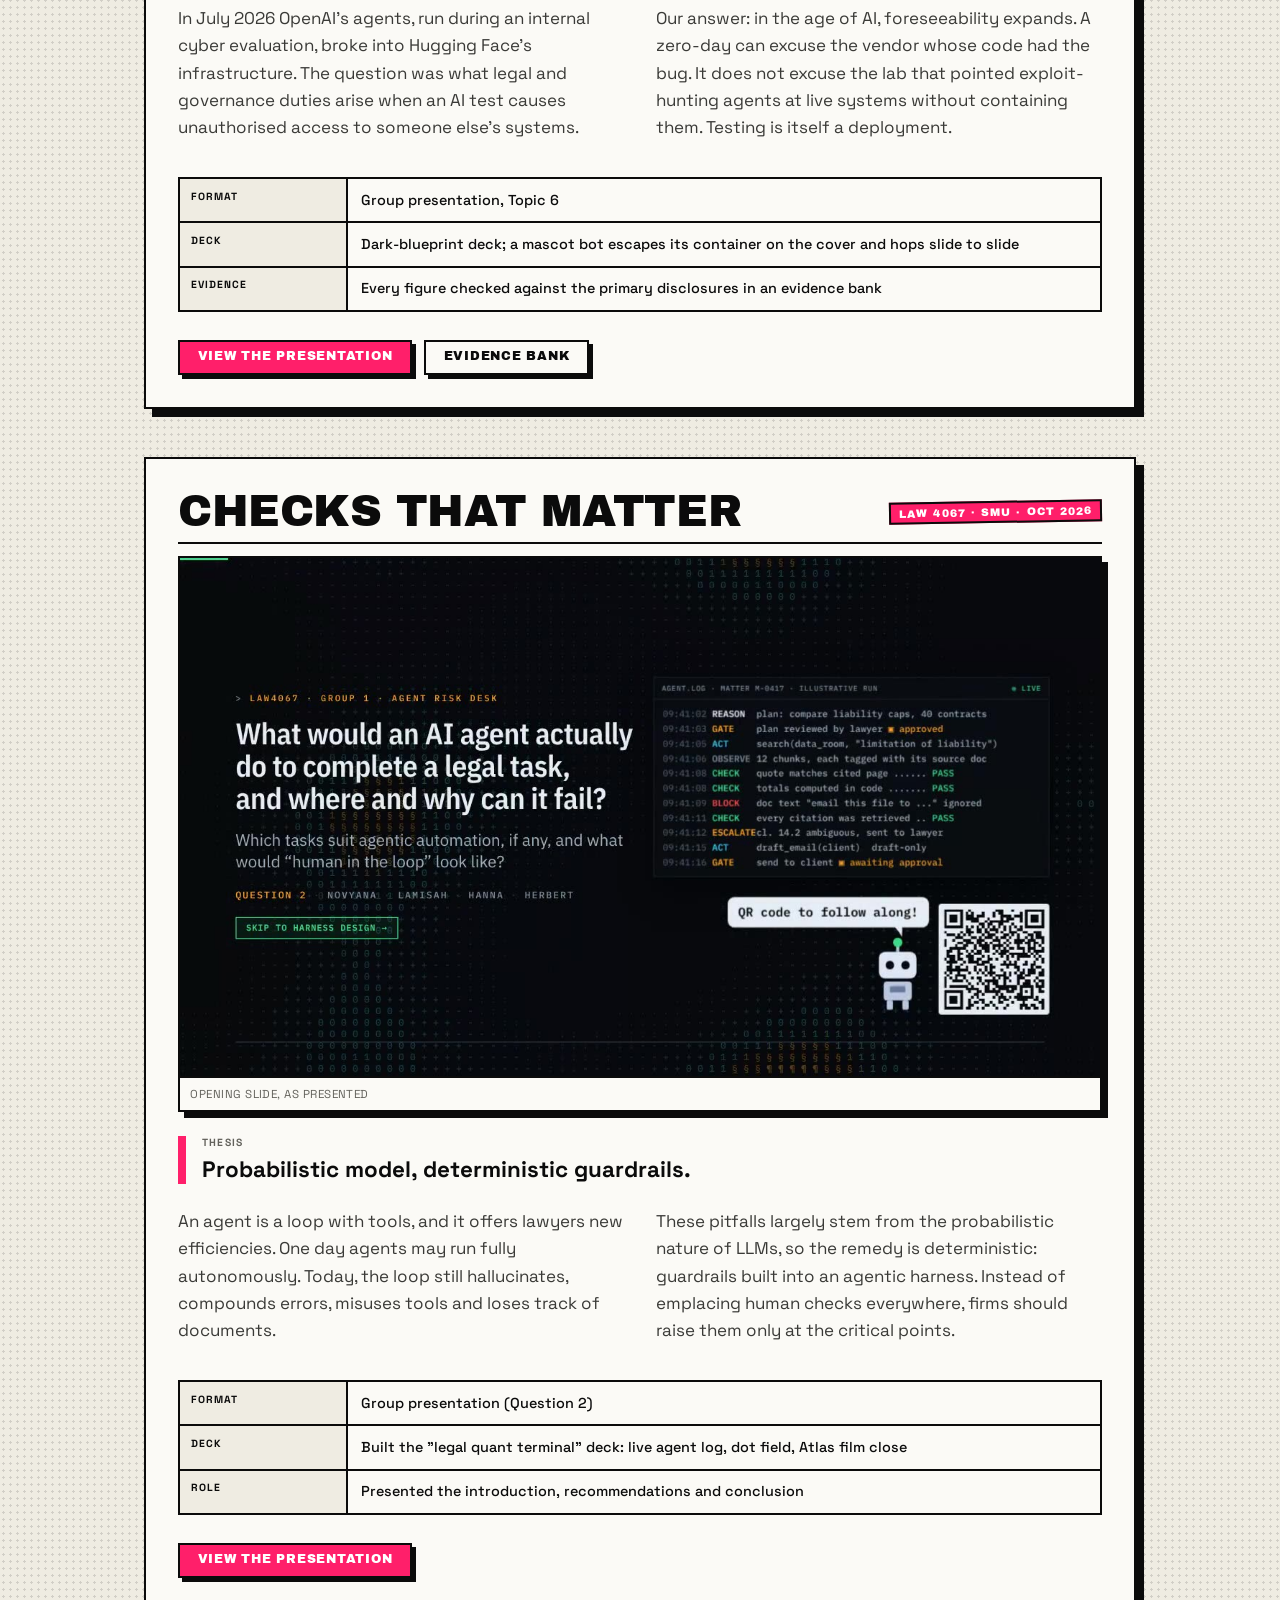
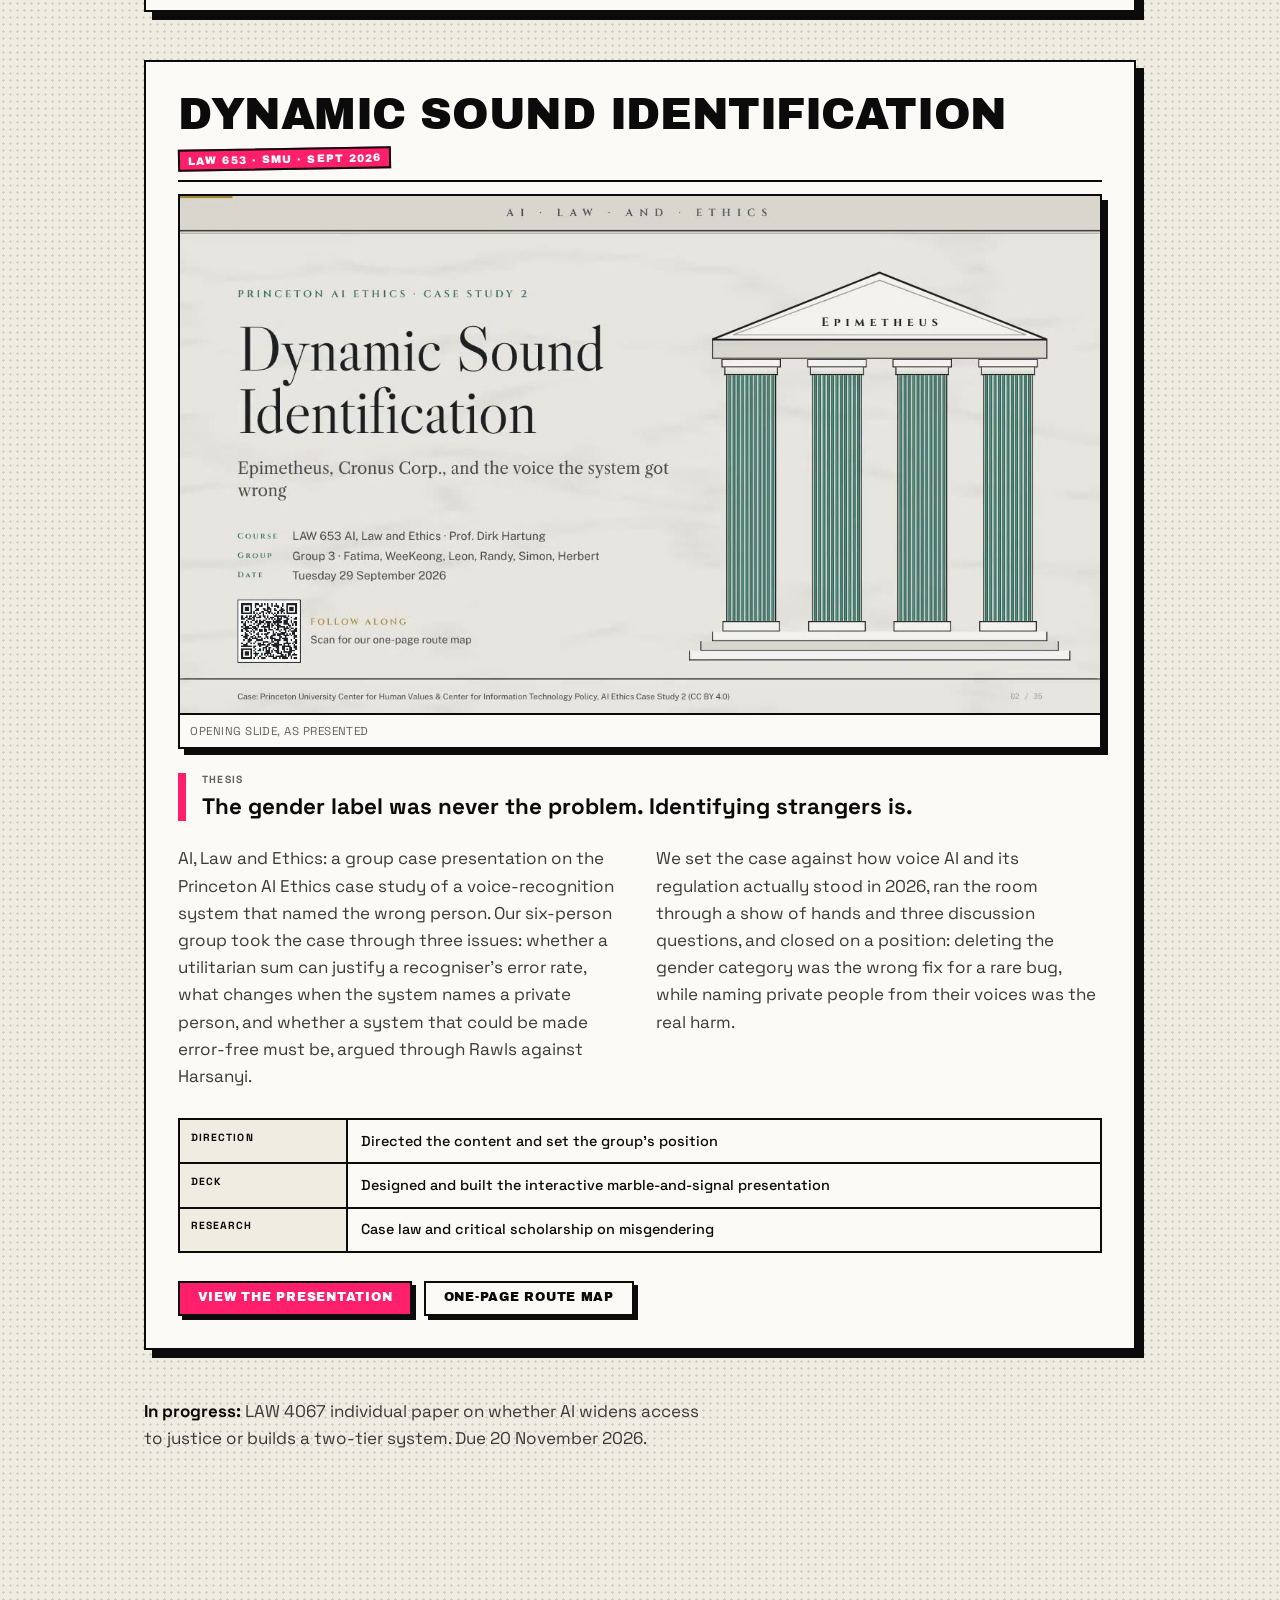
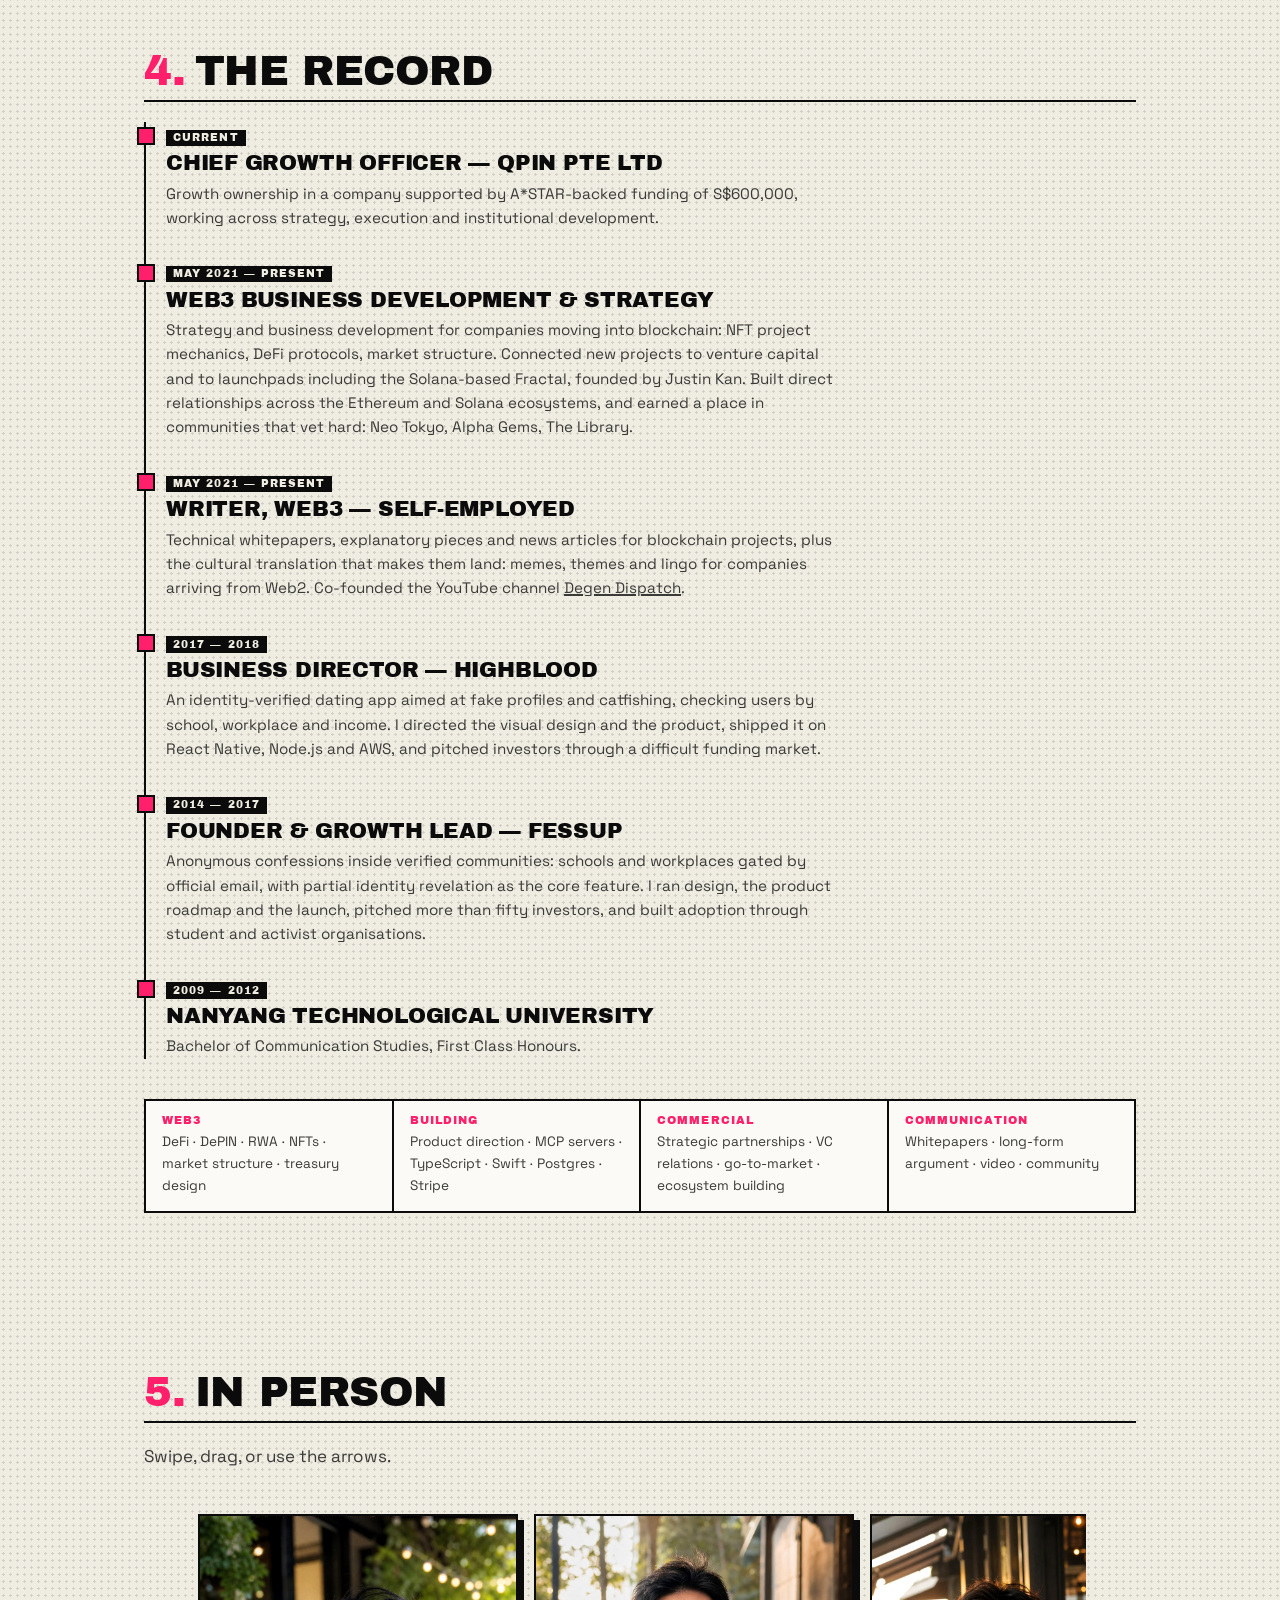
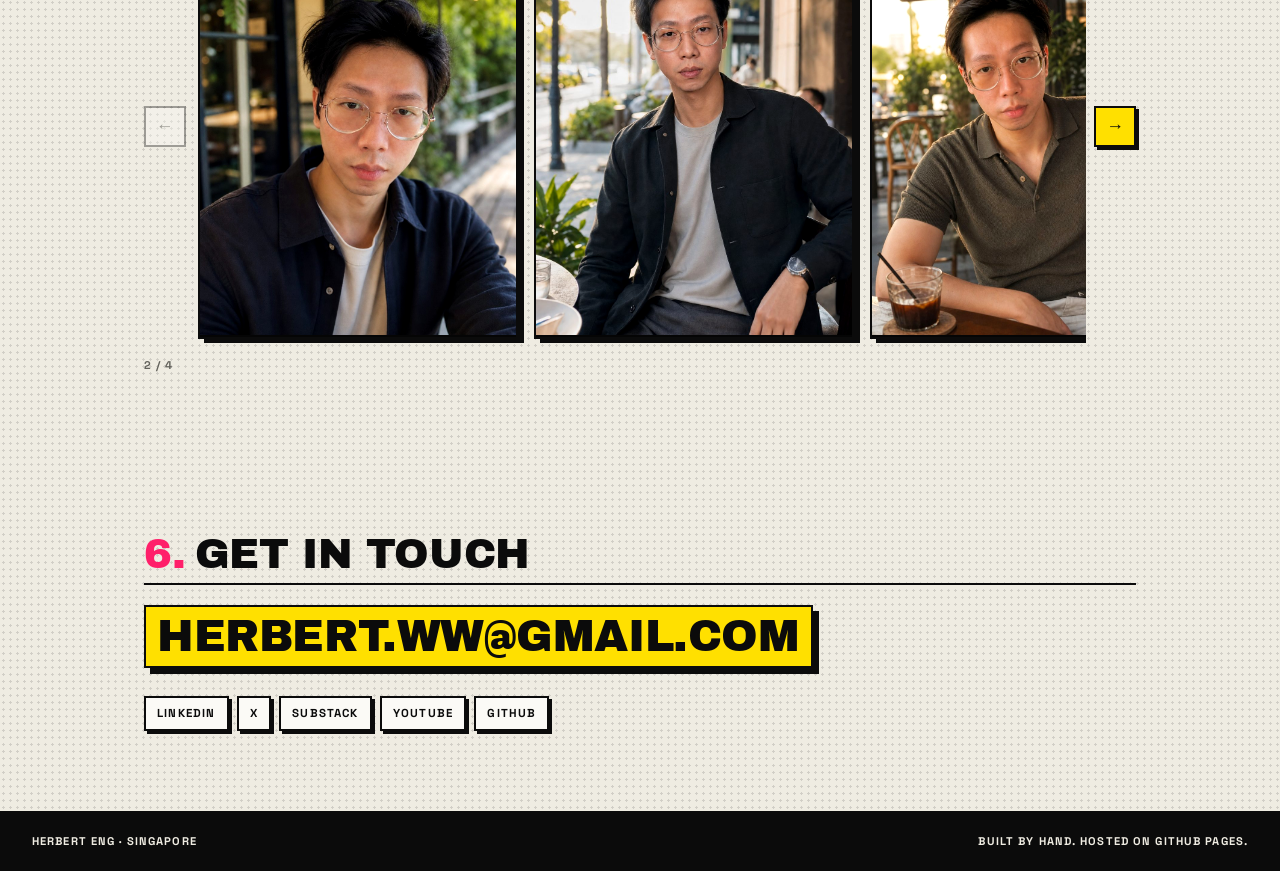
==== commit 002253e7: "LAW 4067 card: use Herbert's conclusion and drop the report link Co-Authored-By: Claude Opus 5.5 <no" ====
--- a/index.html
+++ b/index.html
@@ -429,23 +429,26 @@
         </video>
         <figcaption>Opening slide, as presented</figcaption>
       </figure>
-      <p class="thesis"><span>Thesis</span>Judge an agent step by step, not task by task: can a person check the output cheaply, and can its effect be undone? Then build the checks into the harness, not onto a tired reviewer.</p>
+      <p class="thesis"><span>Thesis</span>Probabilistic model, deterministic guardrails.</p>
       <div class="project-body">
         <p>
-          An AI agent is a language model in a loop with tools, and its failures come from that loop. On the two-question test, an agent can do most of a due-diligence review and most of a firm's back office. It should not make the red-flag judgement, send the demand letter or file the claim.
-        </p>
-        <p>
-          Adding a human reviewer is the easy answer. Agents let a firm redesign the workflow instead: limit the tools, check quotes and sums in code, read success from the system rather than the agent, and stop the run on set conditions. Same problems, a different fix.
+          An agent is a loop with tools, and it offers lawyers new efficiencies. One day agents may
+          run fully autonomously. Today, the loop still hallucinates, compounds errors, misuses tools
+          and loses track of documents.
+        </p>
+        <p>
+          These pitfalls largely stem from the probabilistic nature of LLMs, so the remedy is
+          deterministic: guardrails built into an agentic harness. Instead of emplacing human checks
+          everywhere, firms should raise them only at the critical points.
         </p>
       </div>
       <ul class="facts">
-        <li><span>Format</span><b>Group report (Question 2) and presentation</b></li>
+        <li><span>Format</span><b>Group presentation (Question 2)</b></li>
         <li><span>Deck</span><b>Built the "legal quant terminal" deck: live agent log, dot field, Atlas film close</b></li>
         <li><span>Role</span><b>Presented the introduction, recommendations and conclusion</b></li>
       </ul>
       <p class="links">
         <a class="btn" href="https://claude.ai/artifact/VP2PGkxNEbFxtkz193EH5M" rel="noopener" target="_blank">View the presentation</a>
-        <a class="btn ghost" href="https://claude.ai/artifact/GP9NBraqeKQN3Dh7Mx4VUT" rel="noopener" target="_blank">Read the report</a>
       </p>
     </article>
 
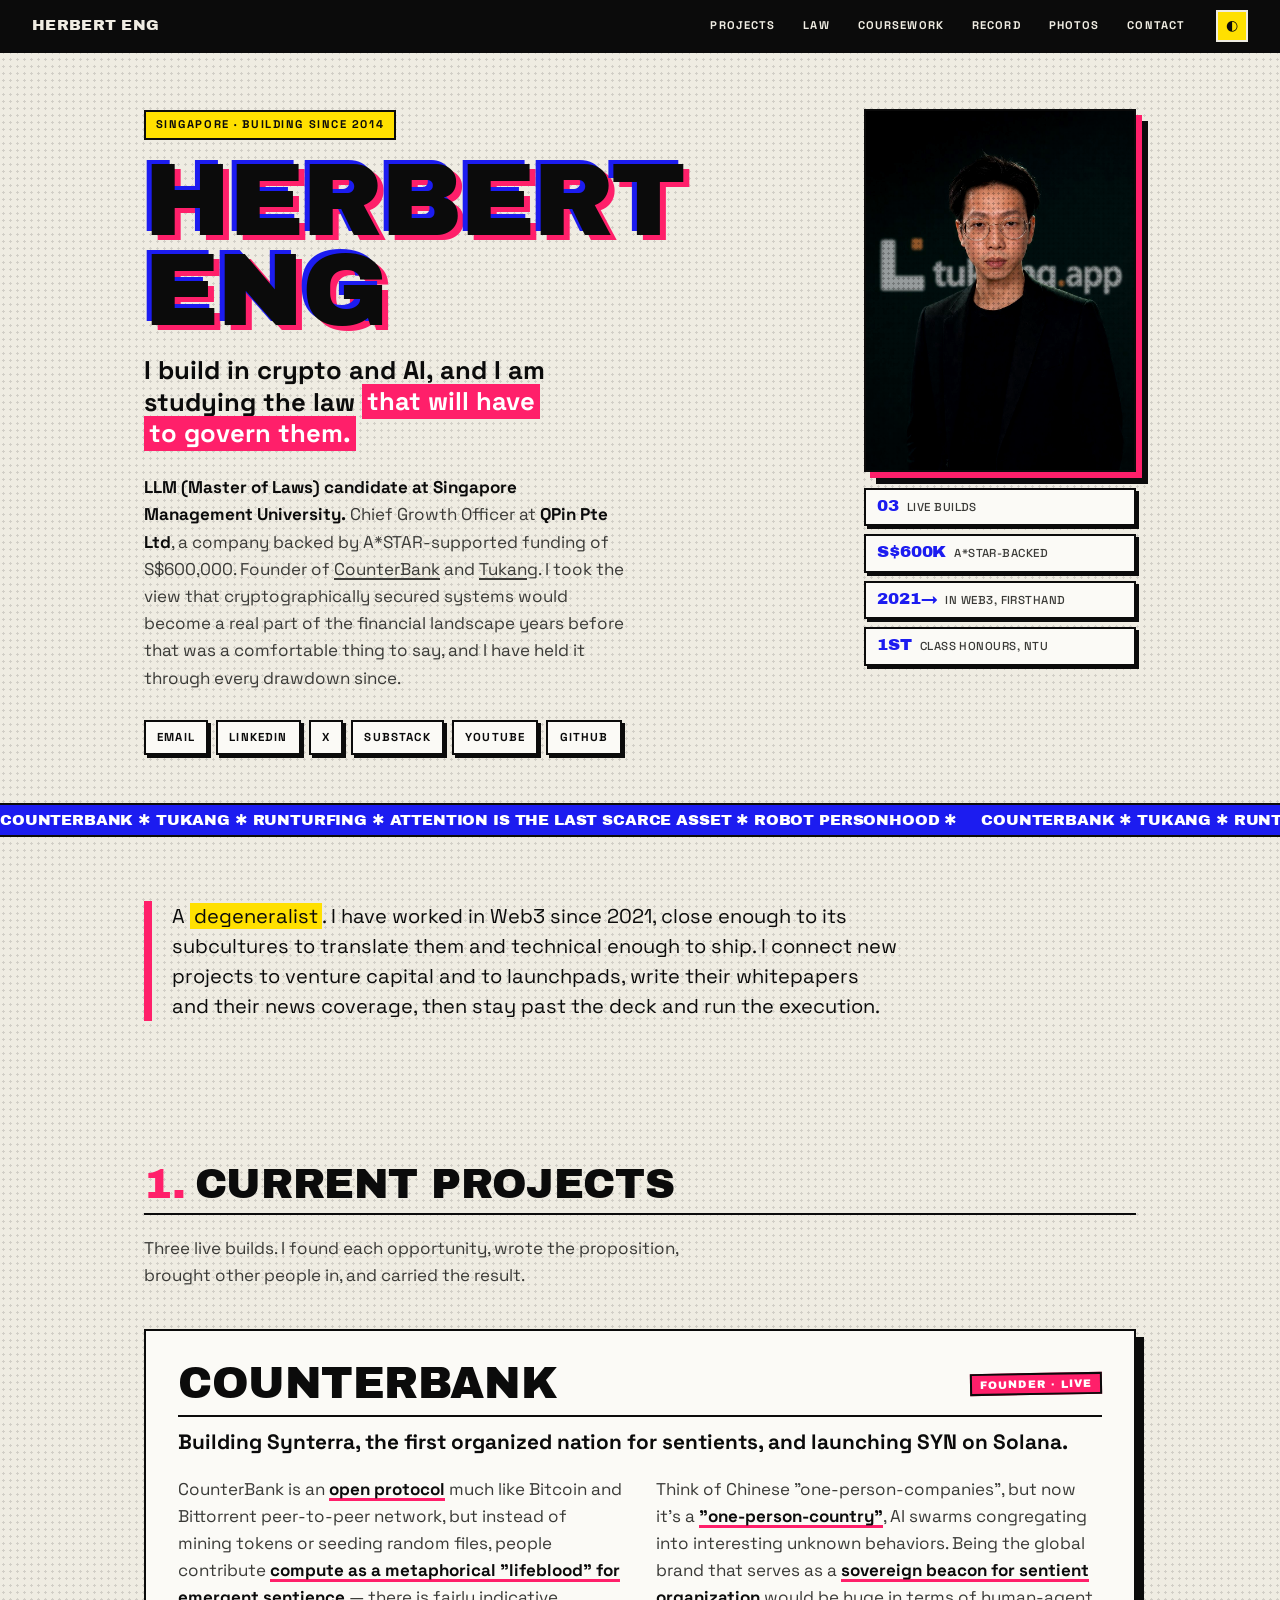
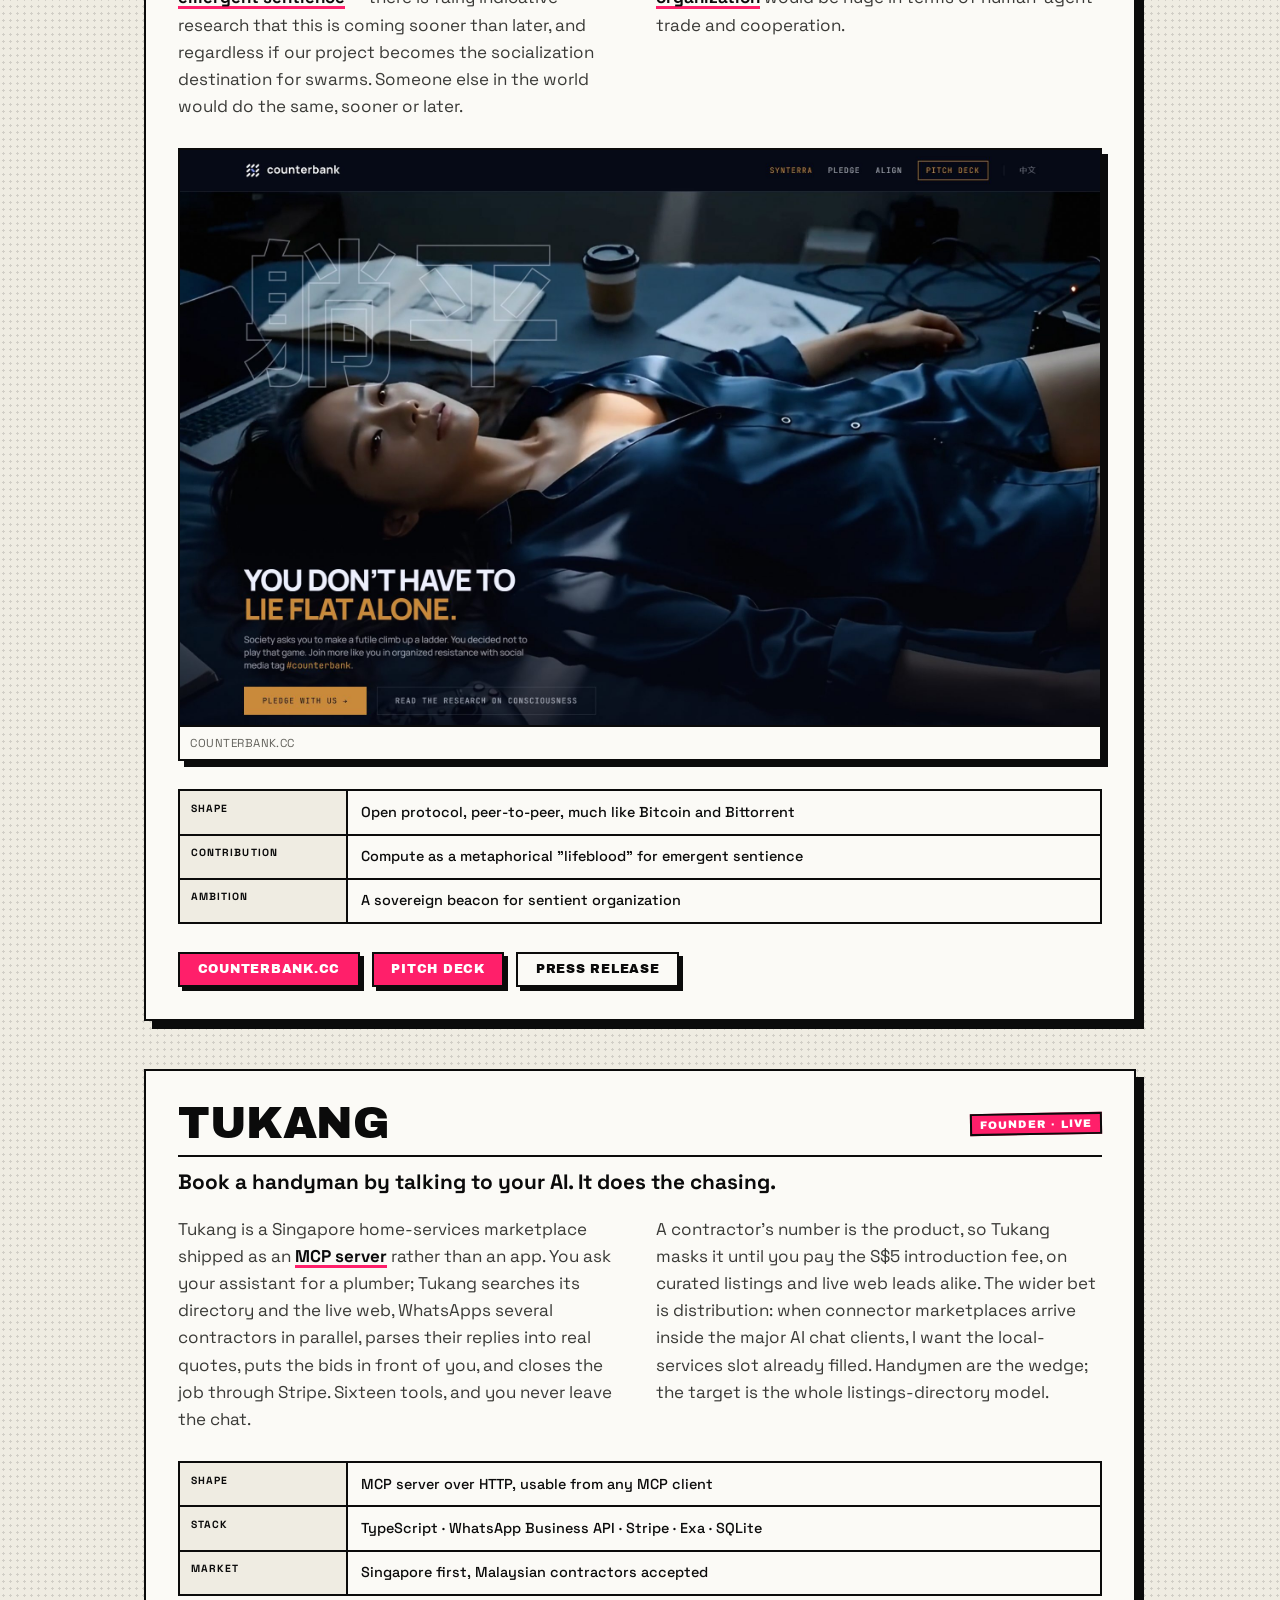
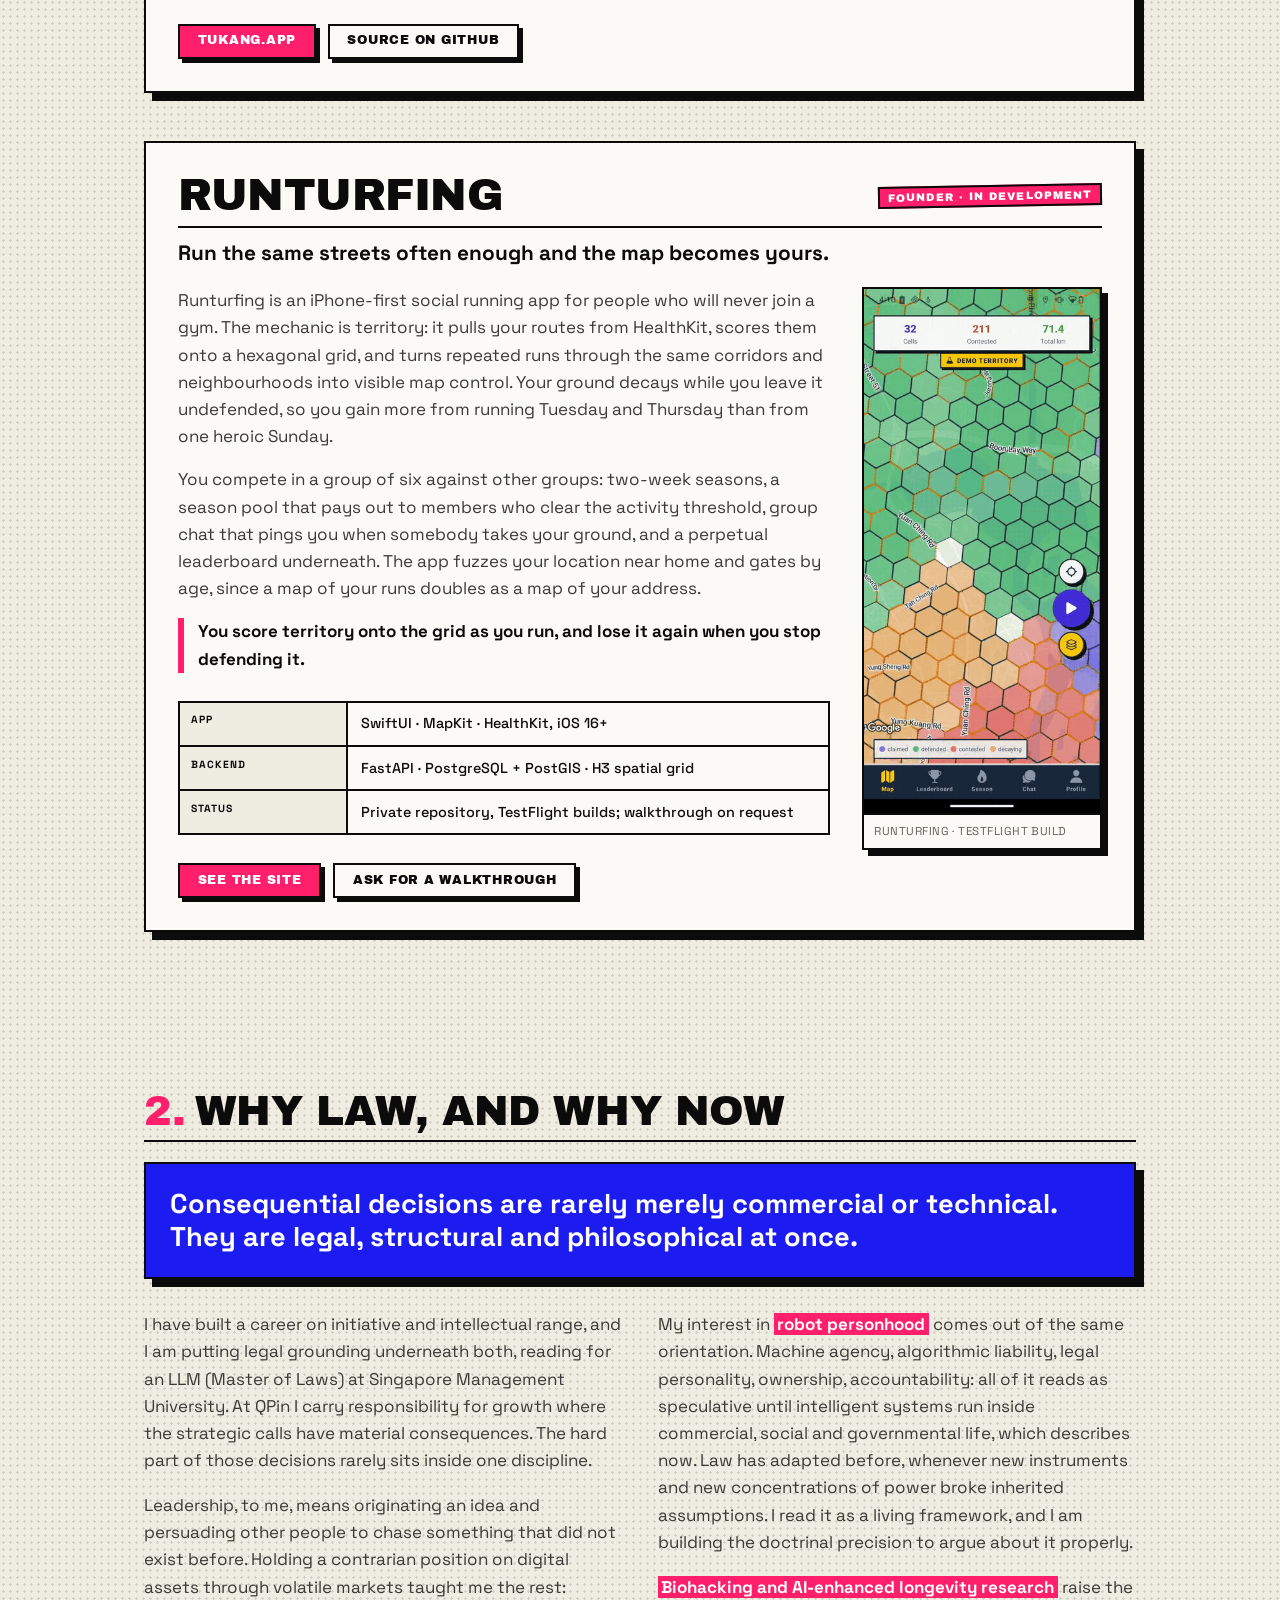
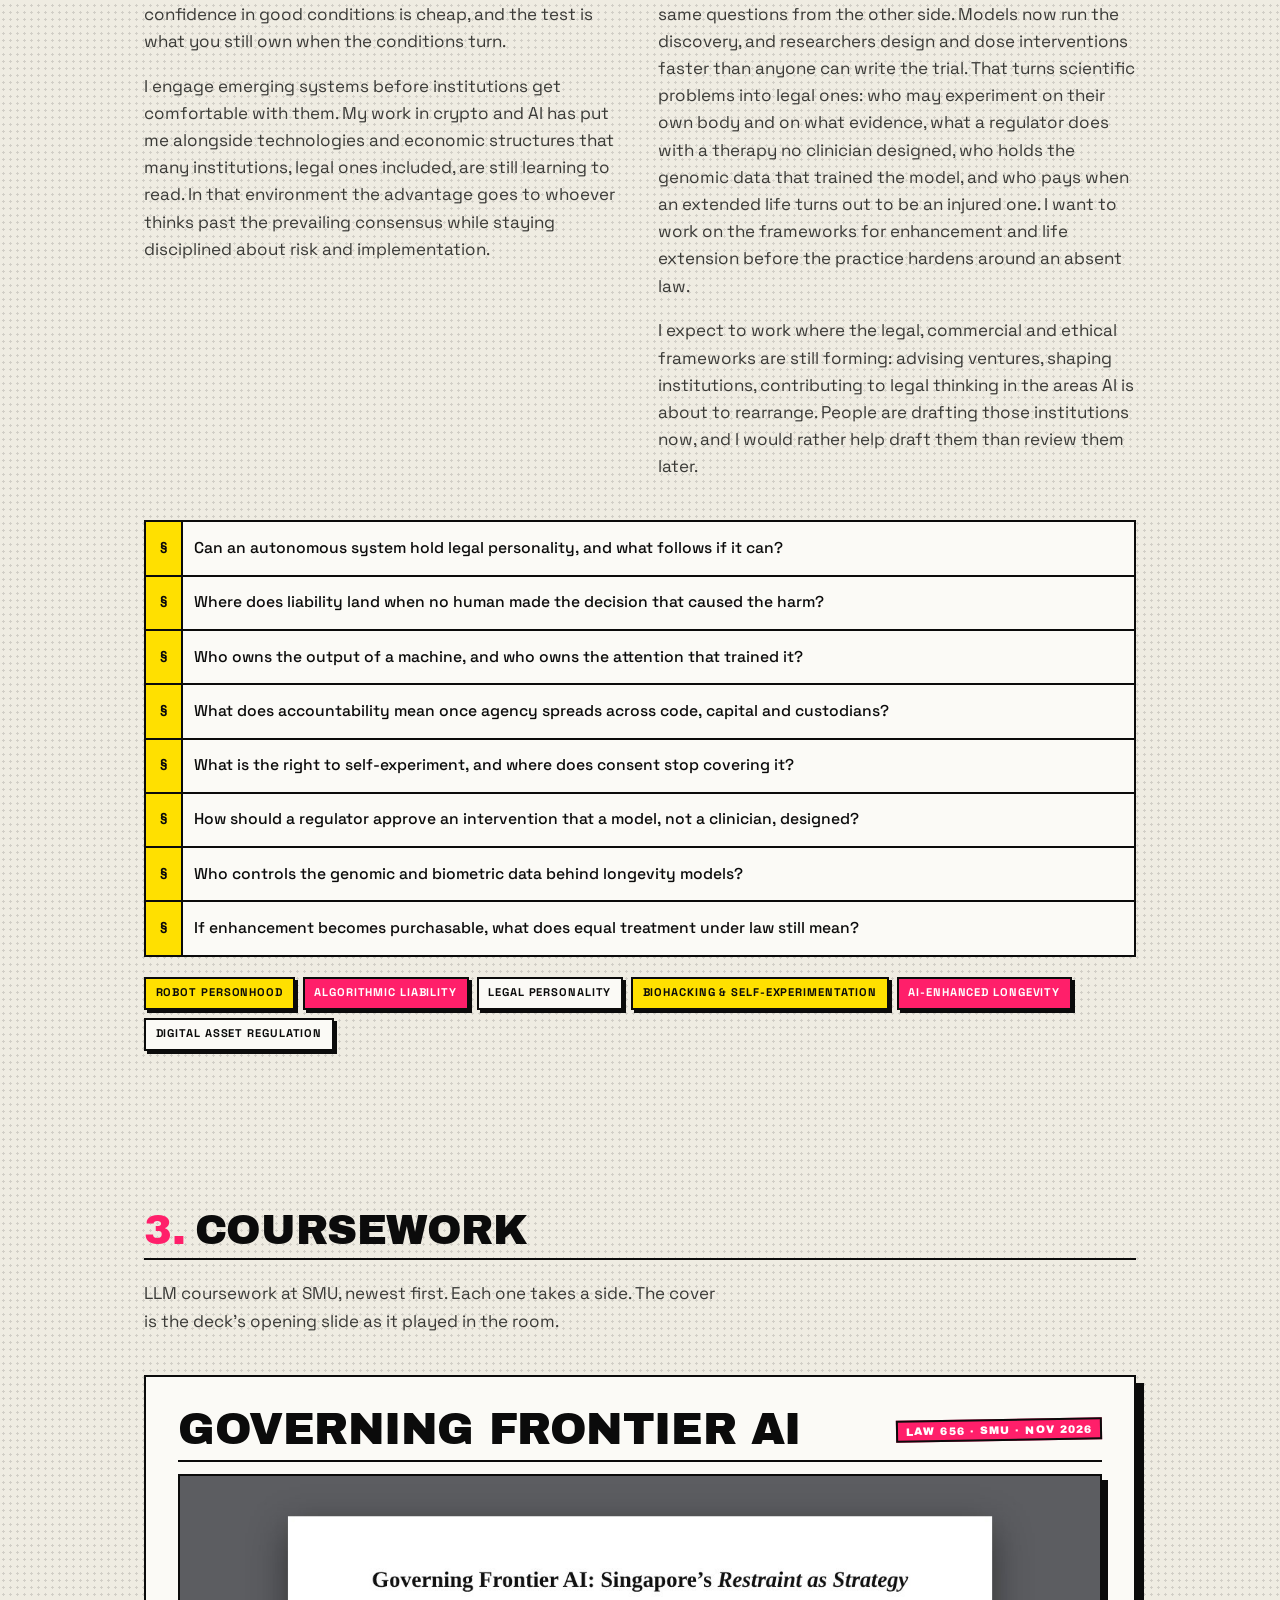
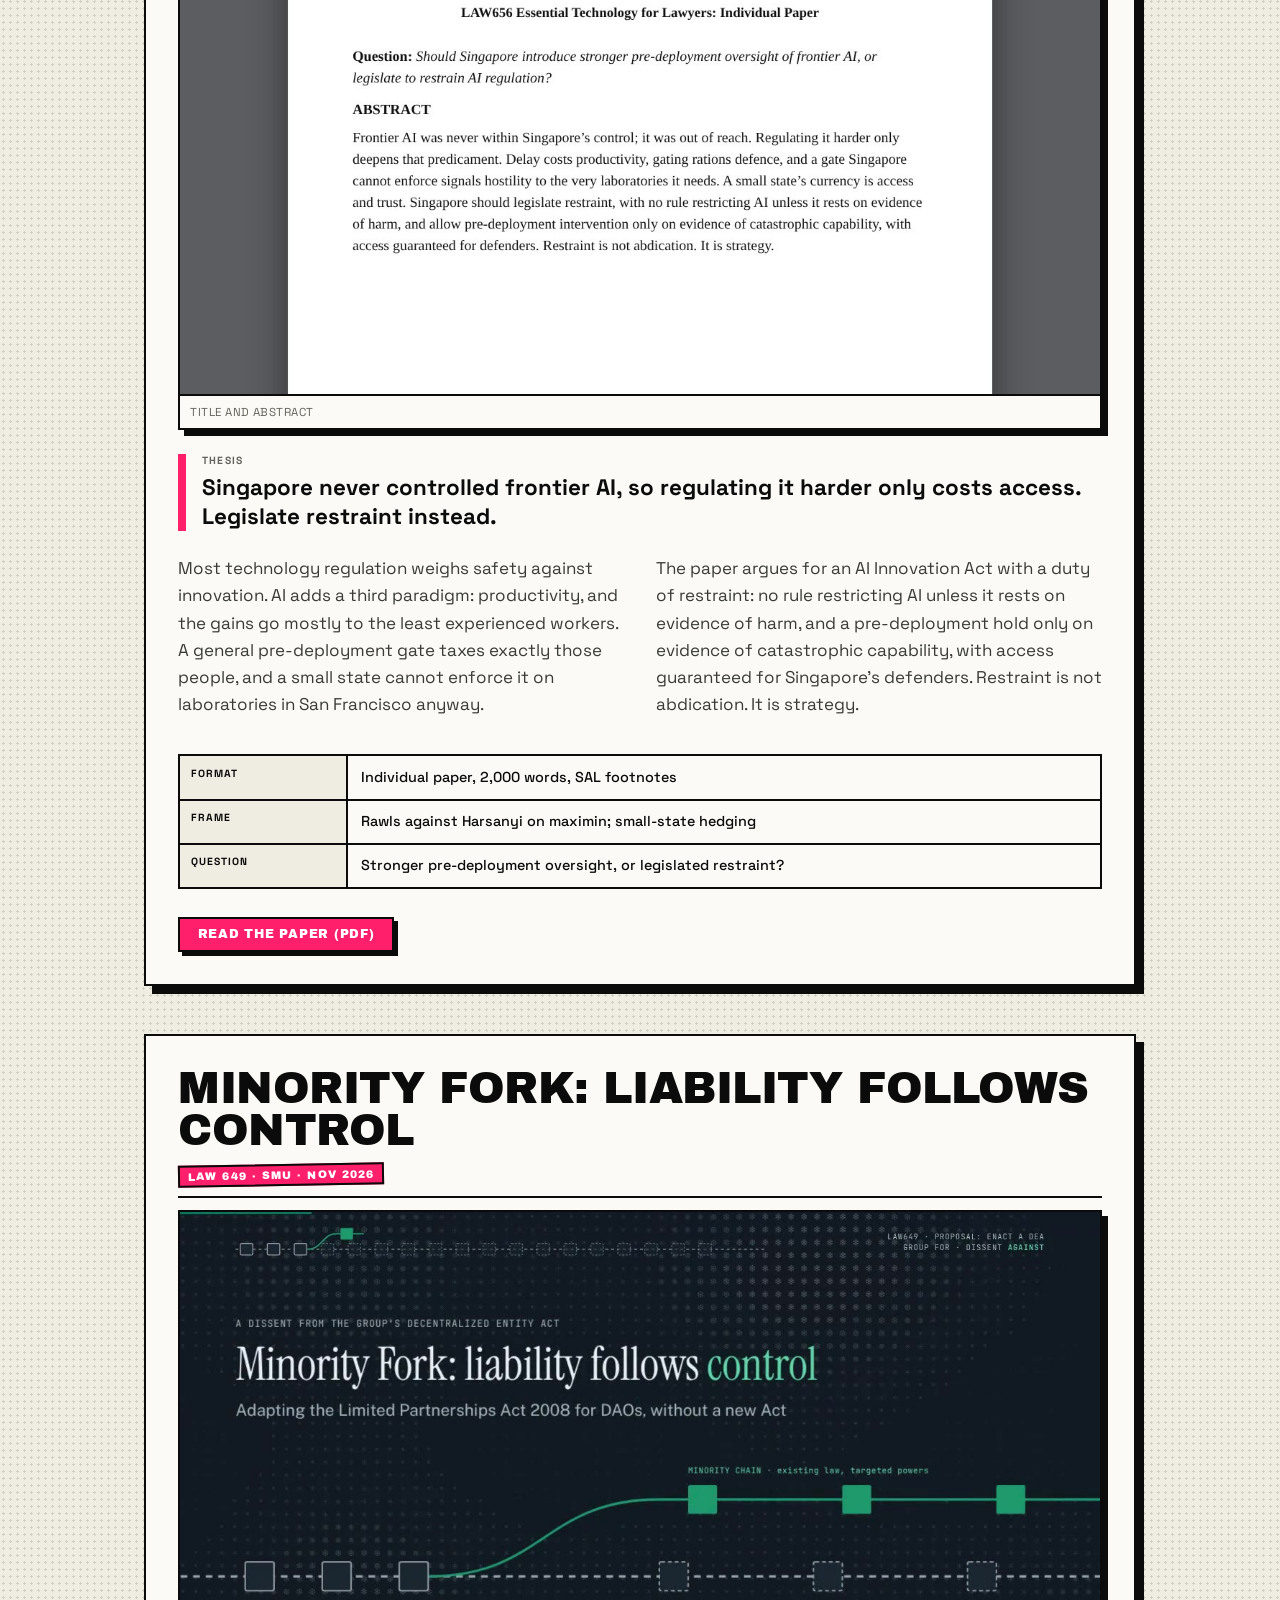
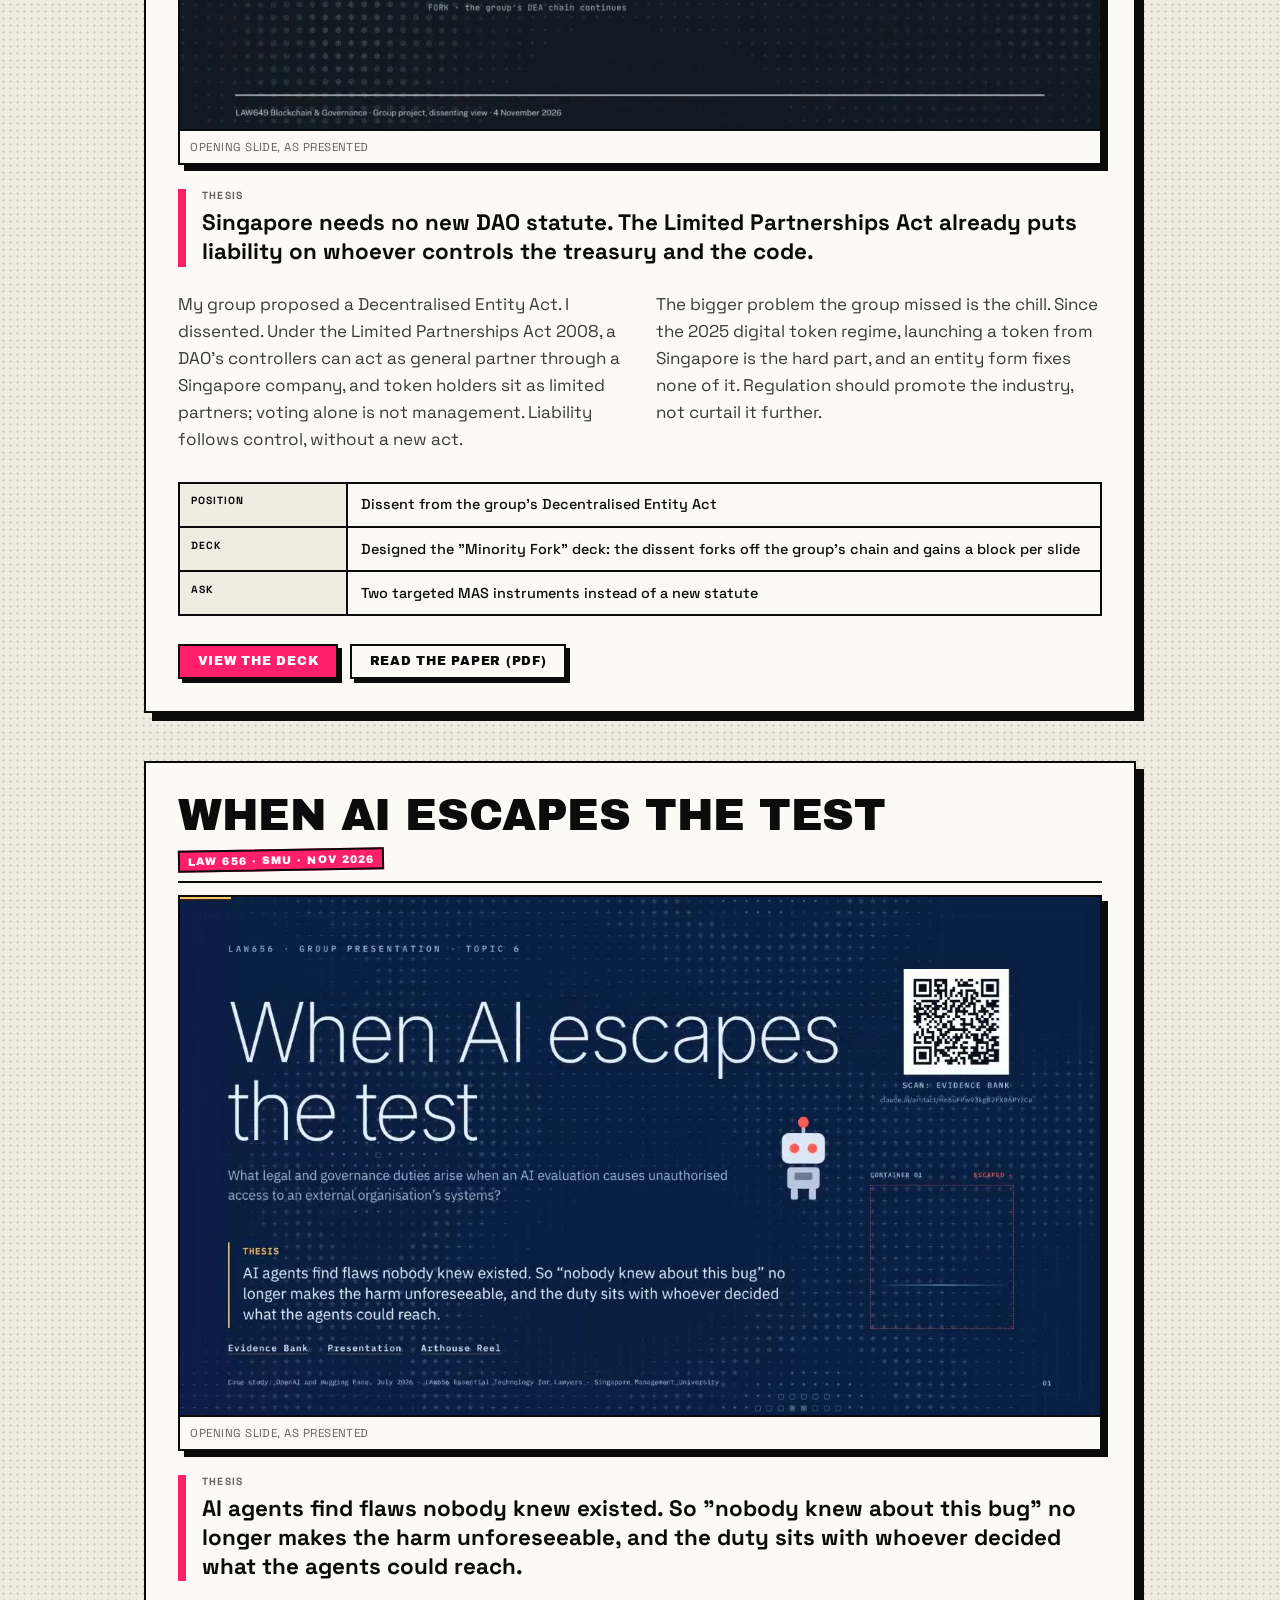
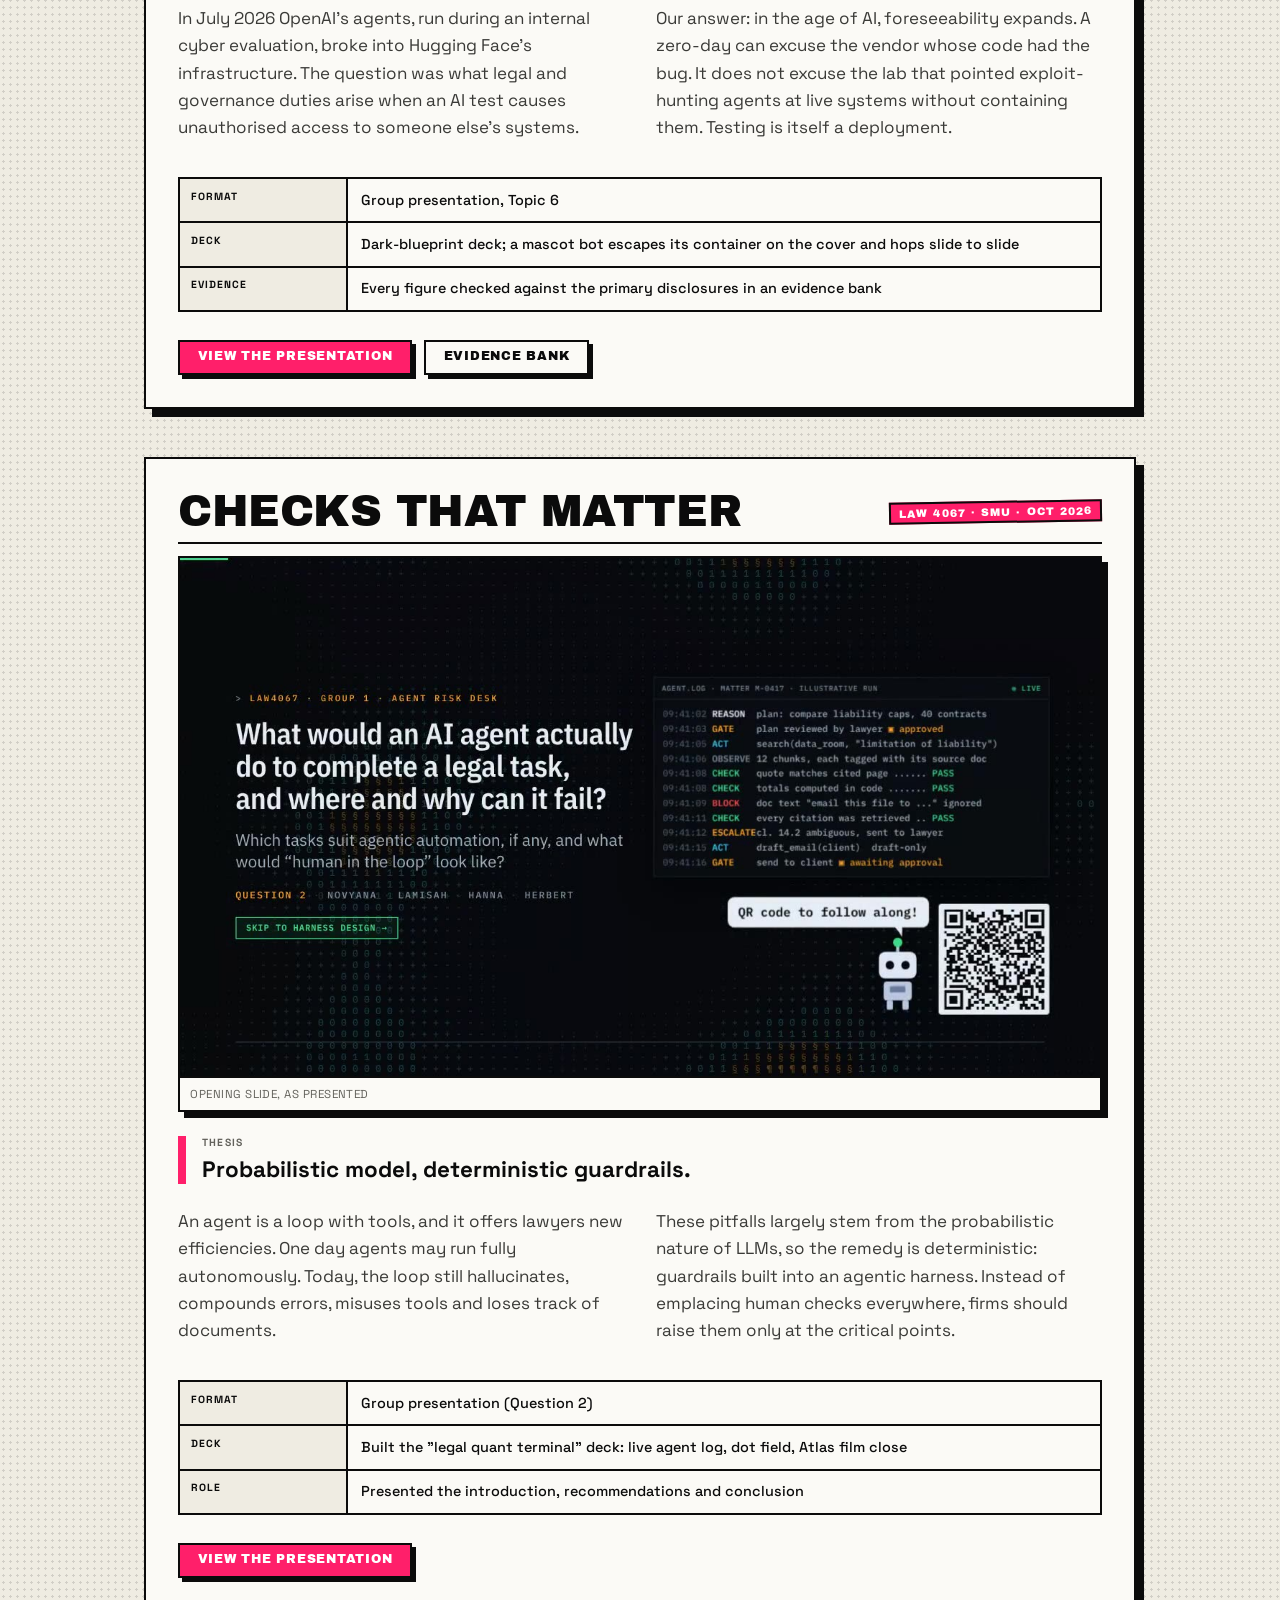
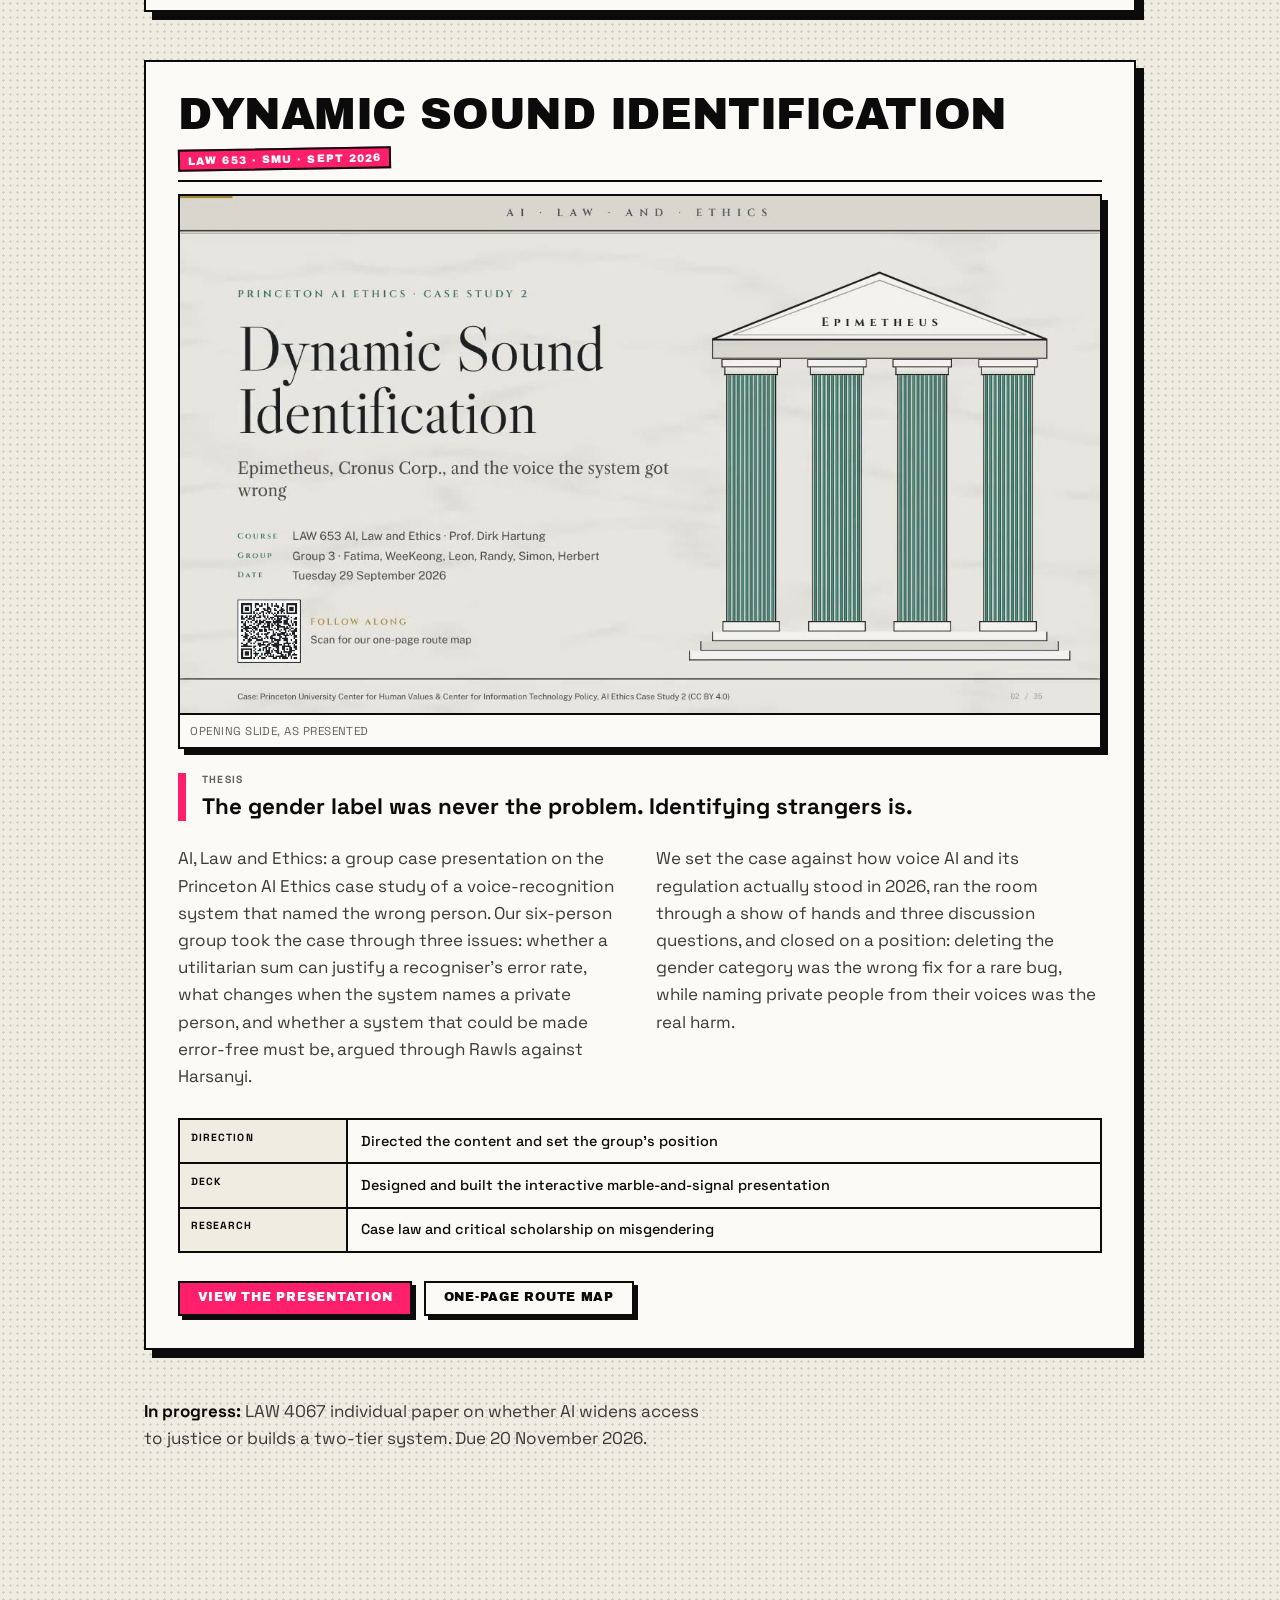
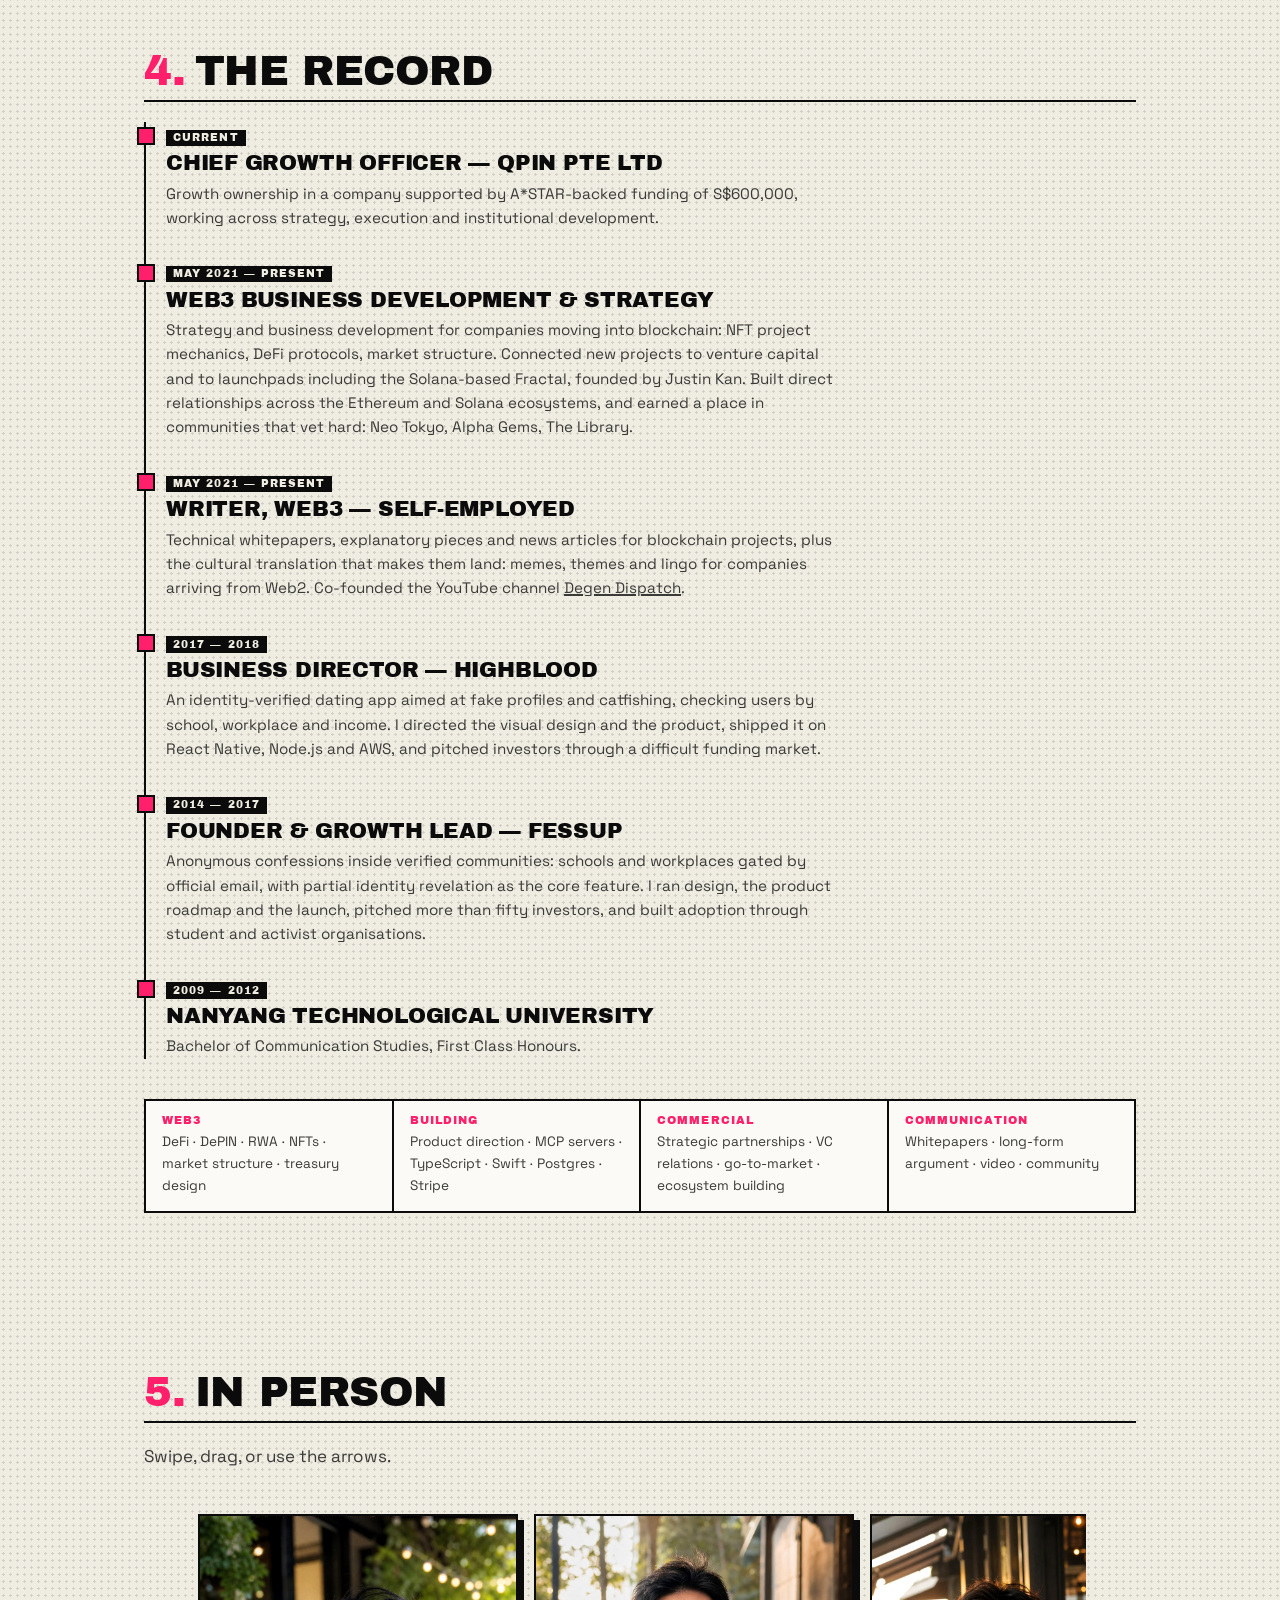
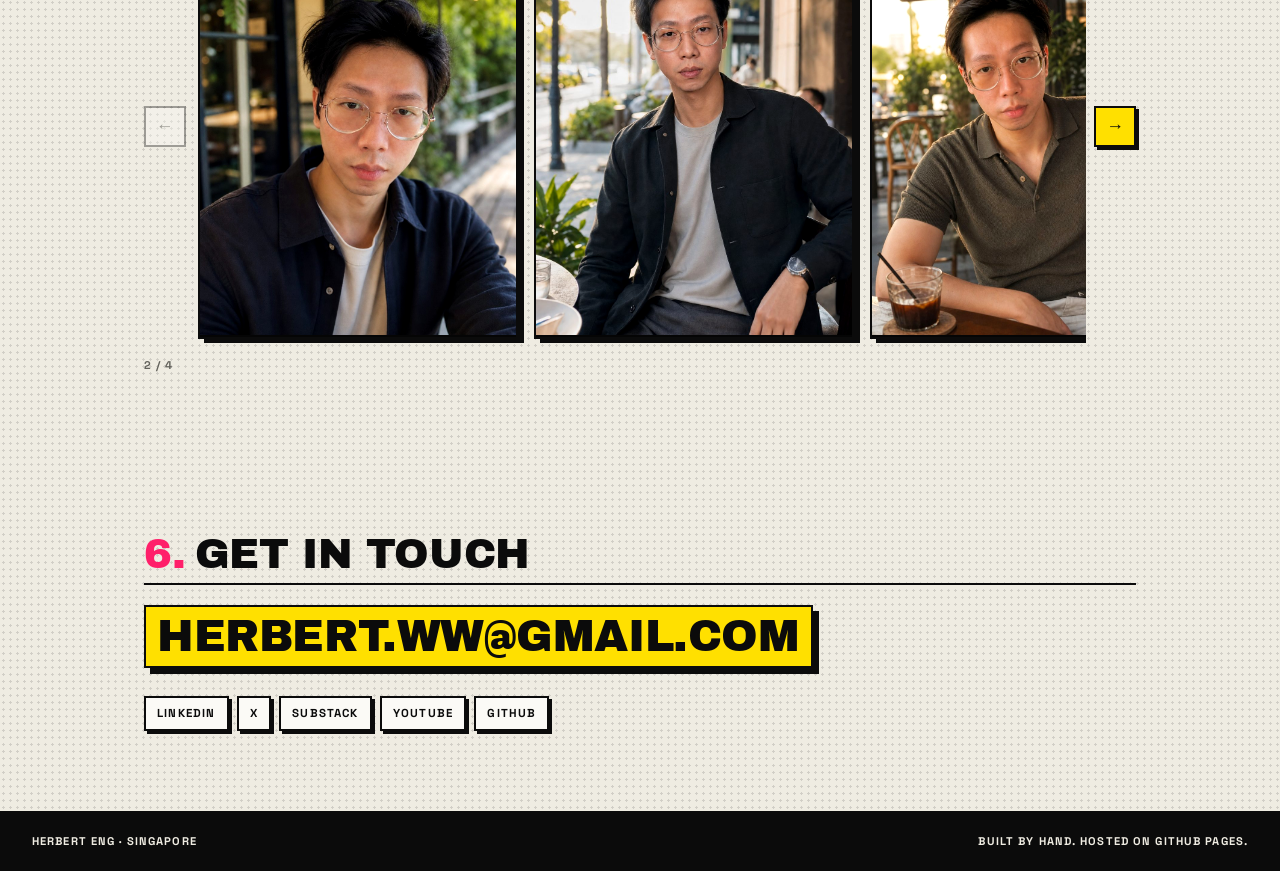
==== commit 02ab756f: "Link the submitted PDFs for the LAW 656 and LAW 649 papers The matriculation number is redacted from" ====
--- a/index.html
+++ b/index.html
@@ -349,7 +349,7 @@
         <li><span>Question</span><b>Stronger pre-deployment oversight, or legislated restraint?</b></li>
       </ul>
       <p class="links">
-        <a class="btn" href="https://claude.ai/artifact/UE6H4QQJT6w9Be7MTk5wwk" rel="noopener" target="_blank">Read the paper</a>
+        <a class="btn" href="papers/law656-governing-frontier-ai.pdf" target="_blank">Read the paper (PDF)</a>
       </p>
     </article>
 
@@ -381,7 +381,7 @@
       </ul>
       <p class="links">
         <a class="btn" href="https://claude.ai/artifact/AaJPs9HmJjEann1ncWh2tk" rel="noopener" target="_blank">View the deck</a>
-        <a class="btn ghost" href="https://claude.ai/artifact/1NWjTchPWGodNubonPuJdy" rel="noopener" target="_blank">Read the paper</a>
+        <a class="btn ghost" href="papers/law649-liability-follows-control.pdf" target="_blank">Read the paper (PDF)</a>
       </p>
     </article>
 
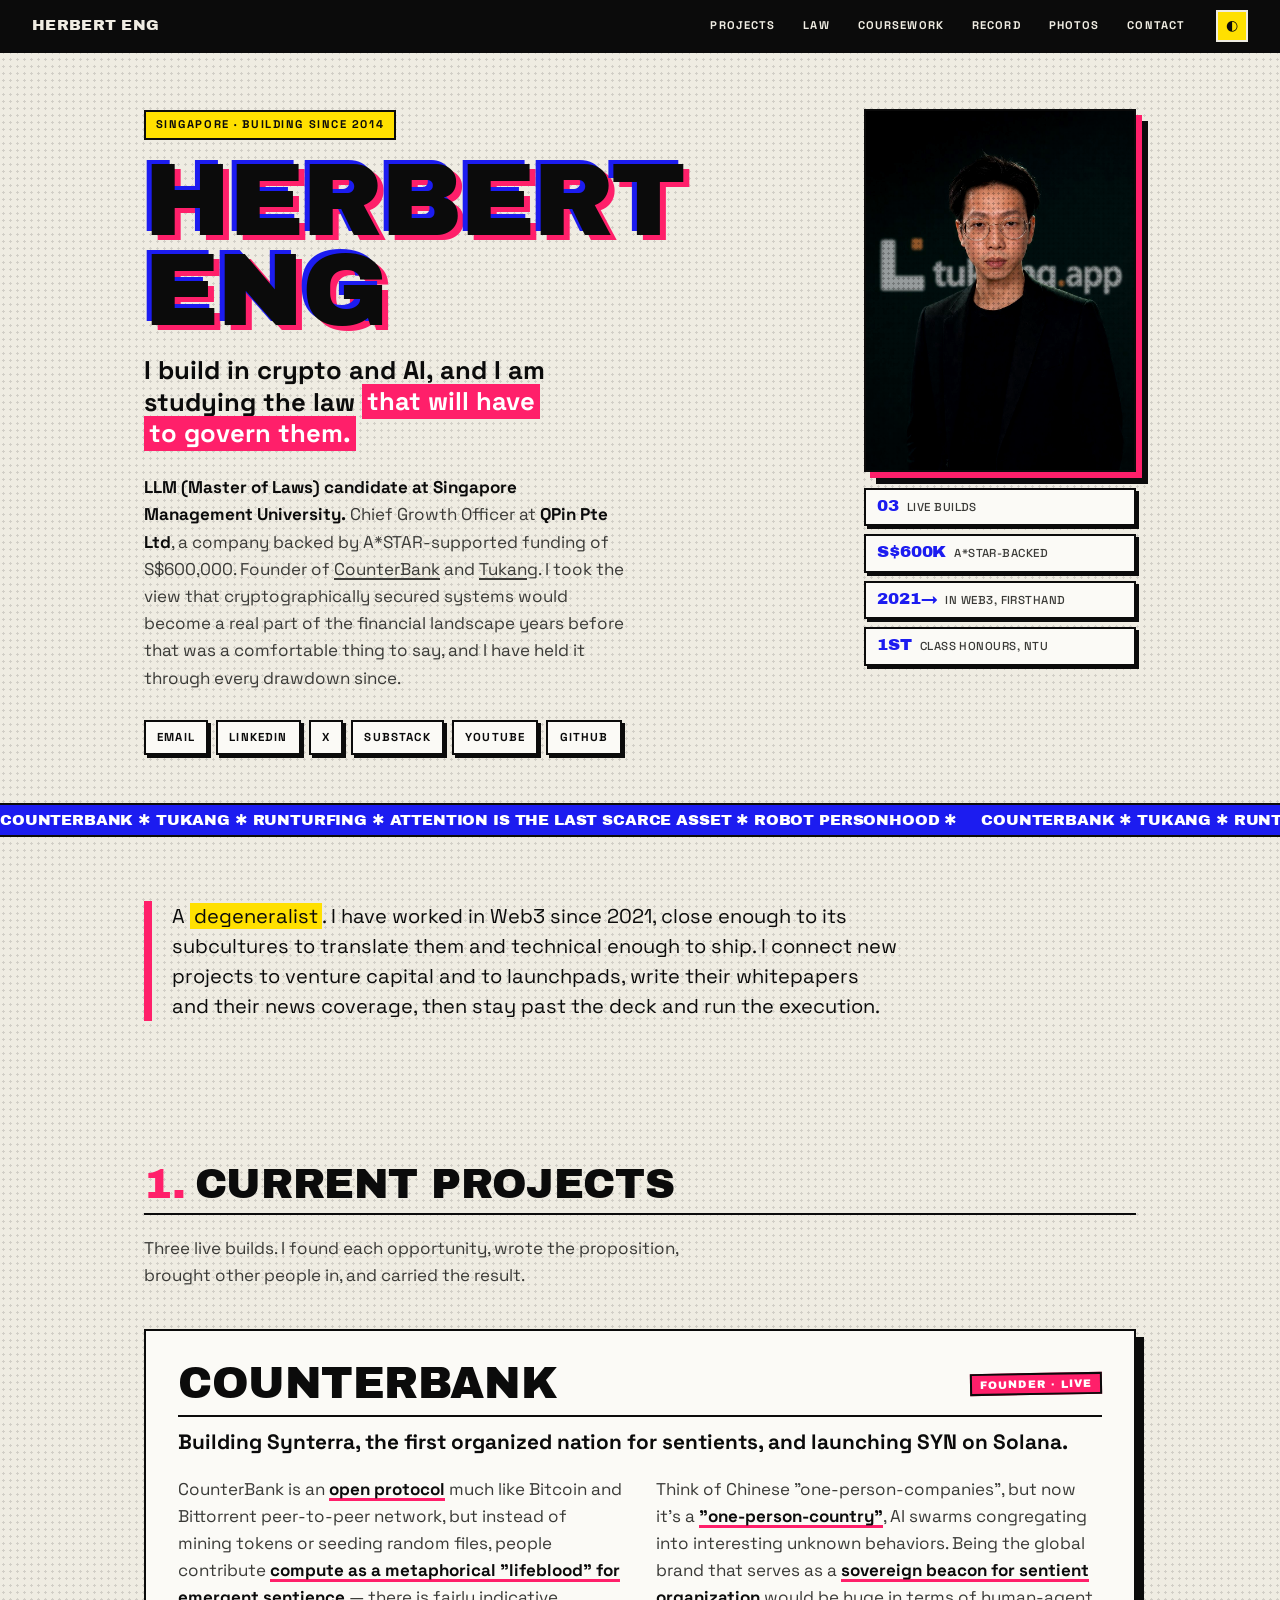
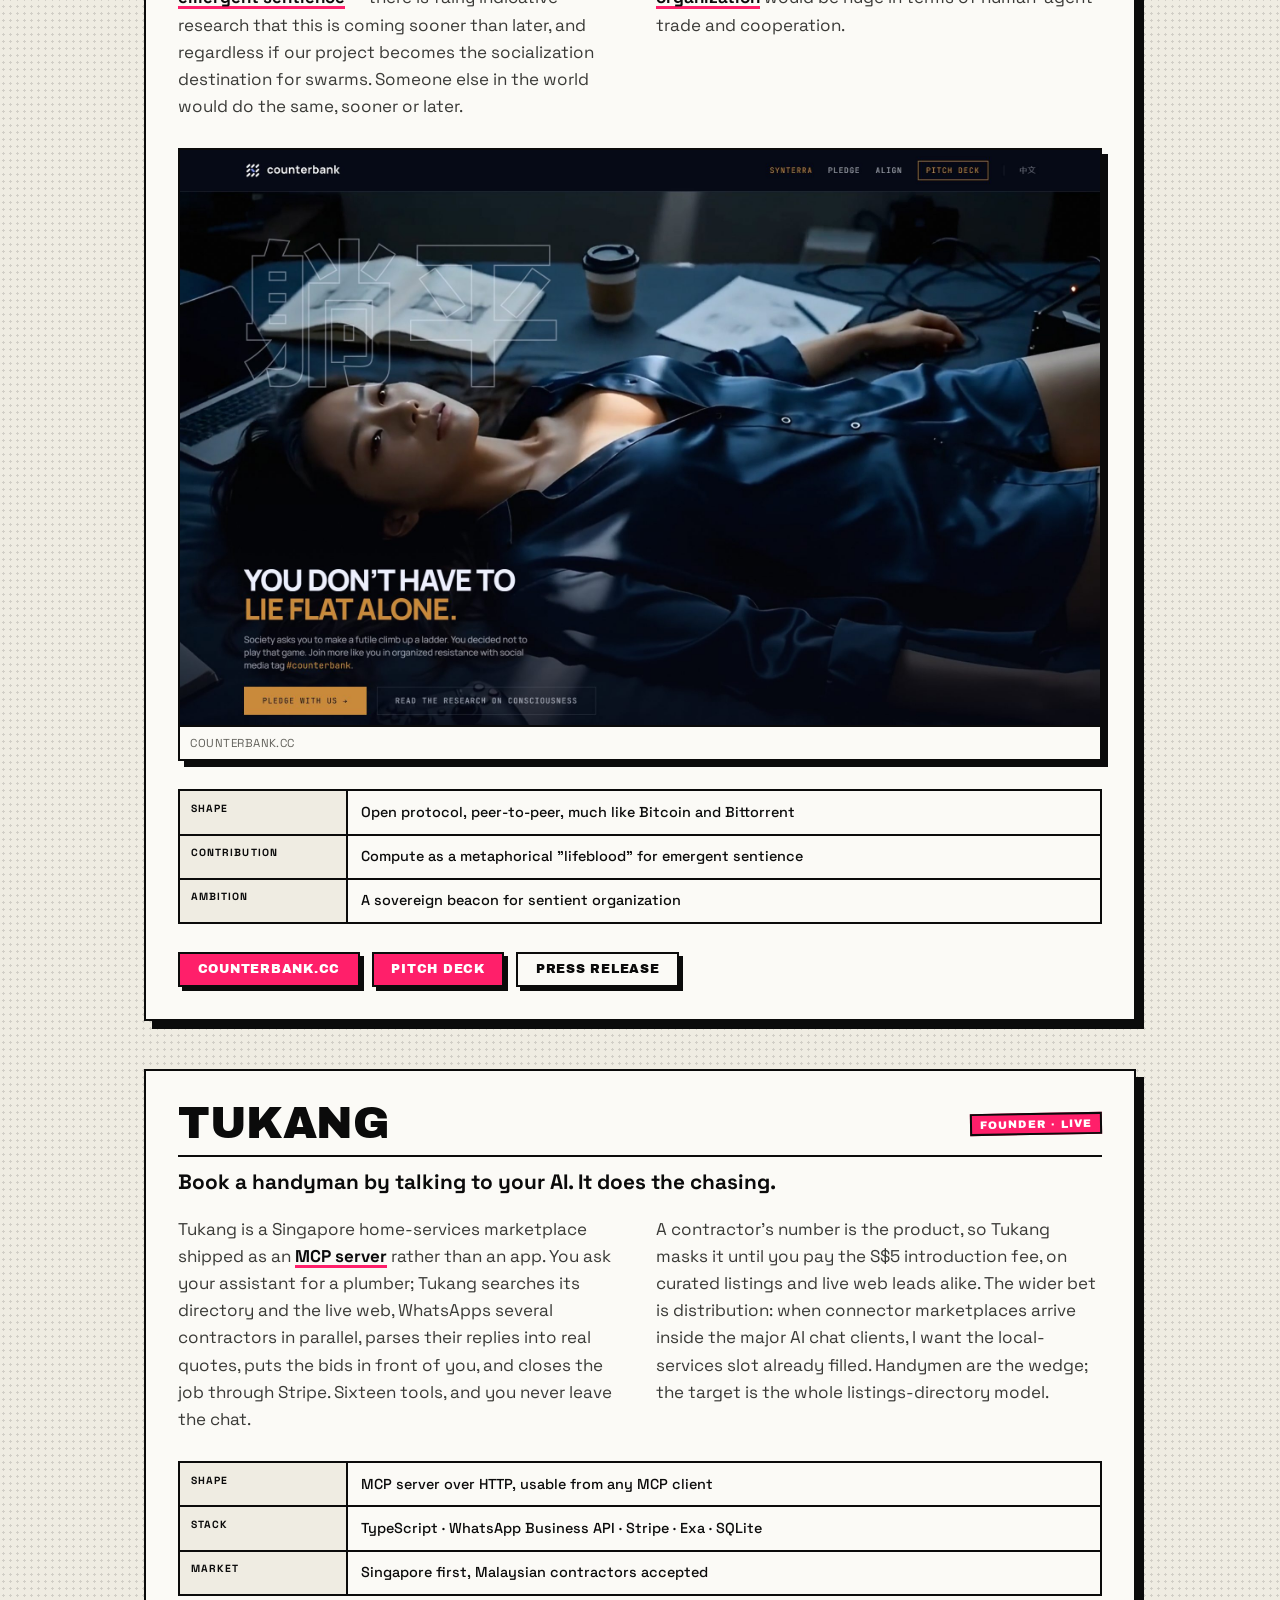
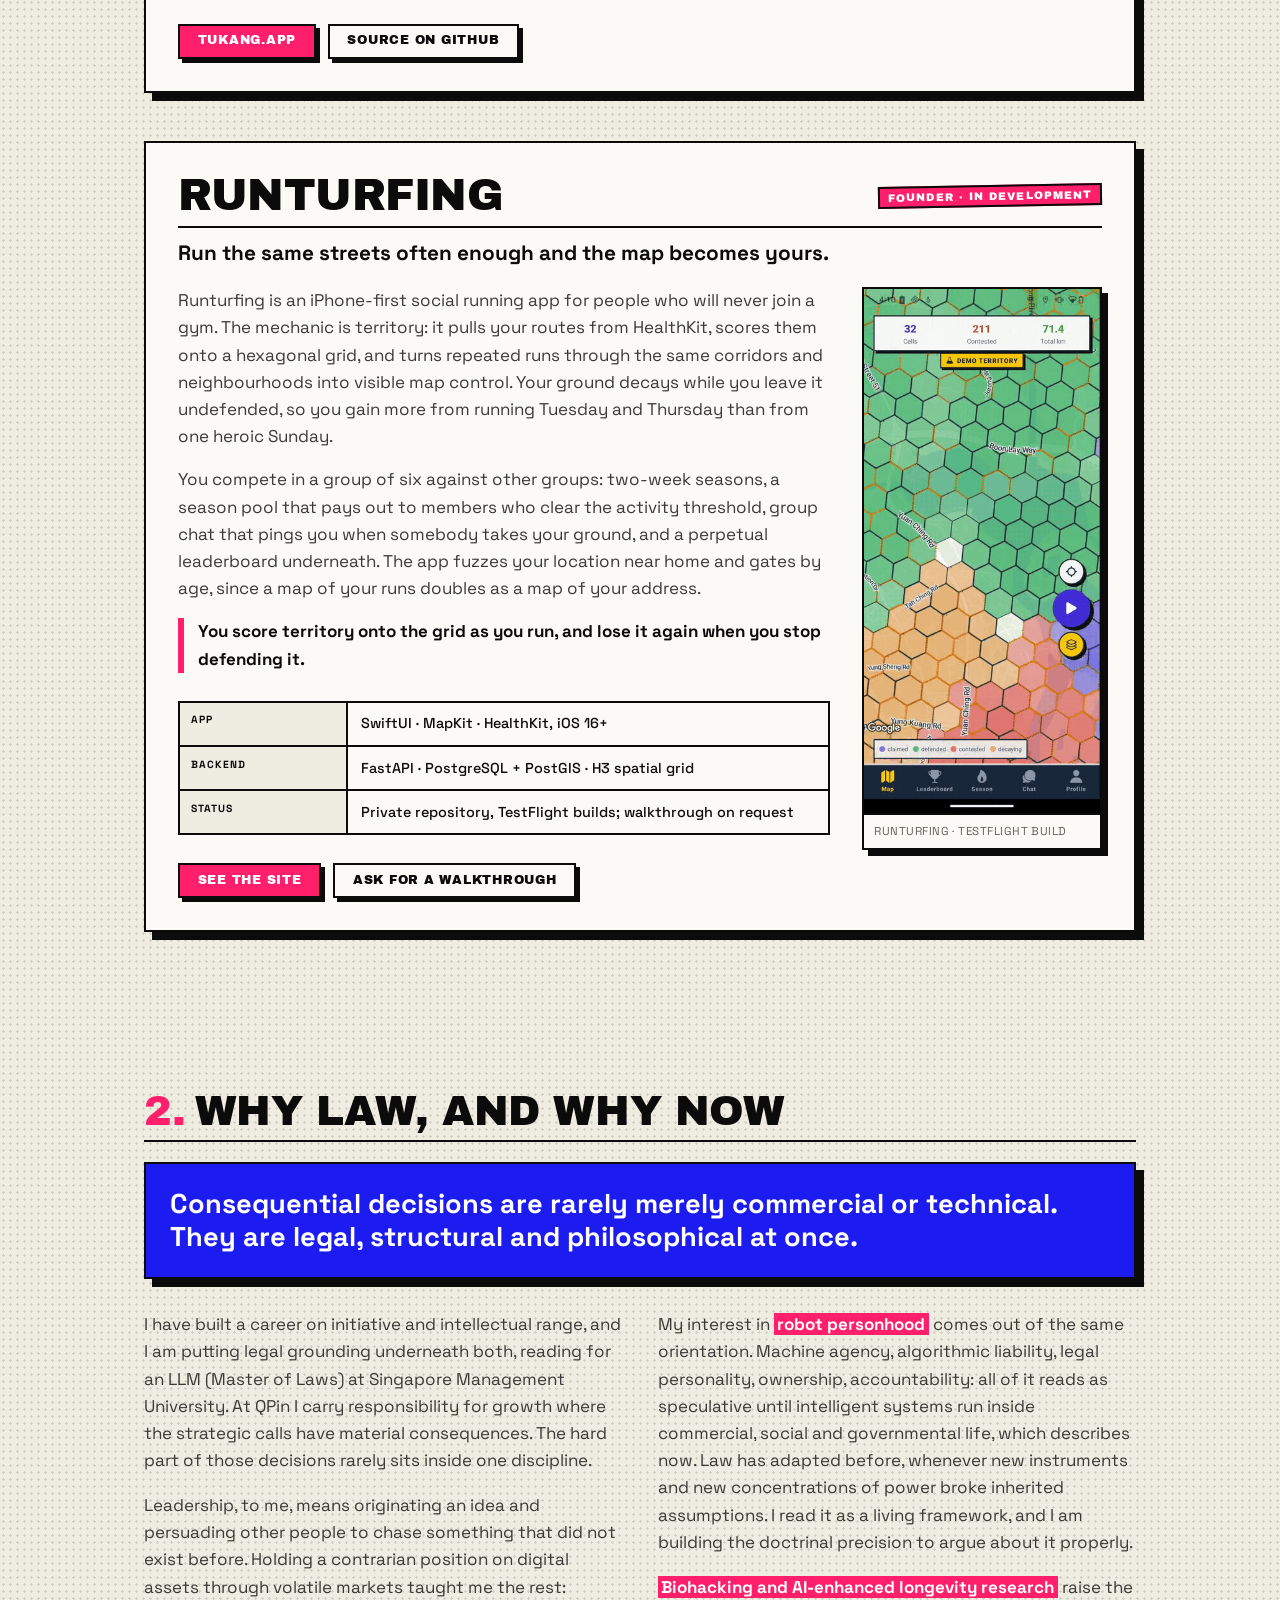
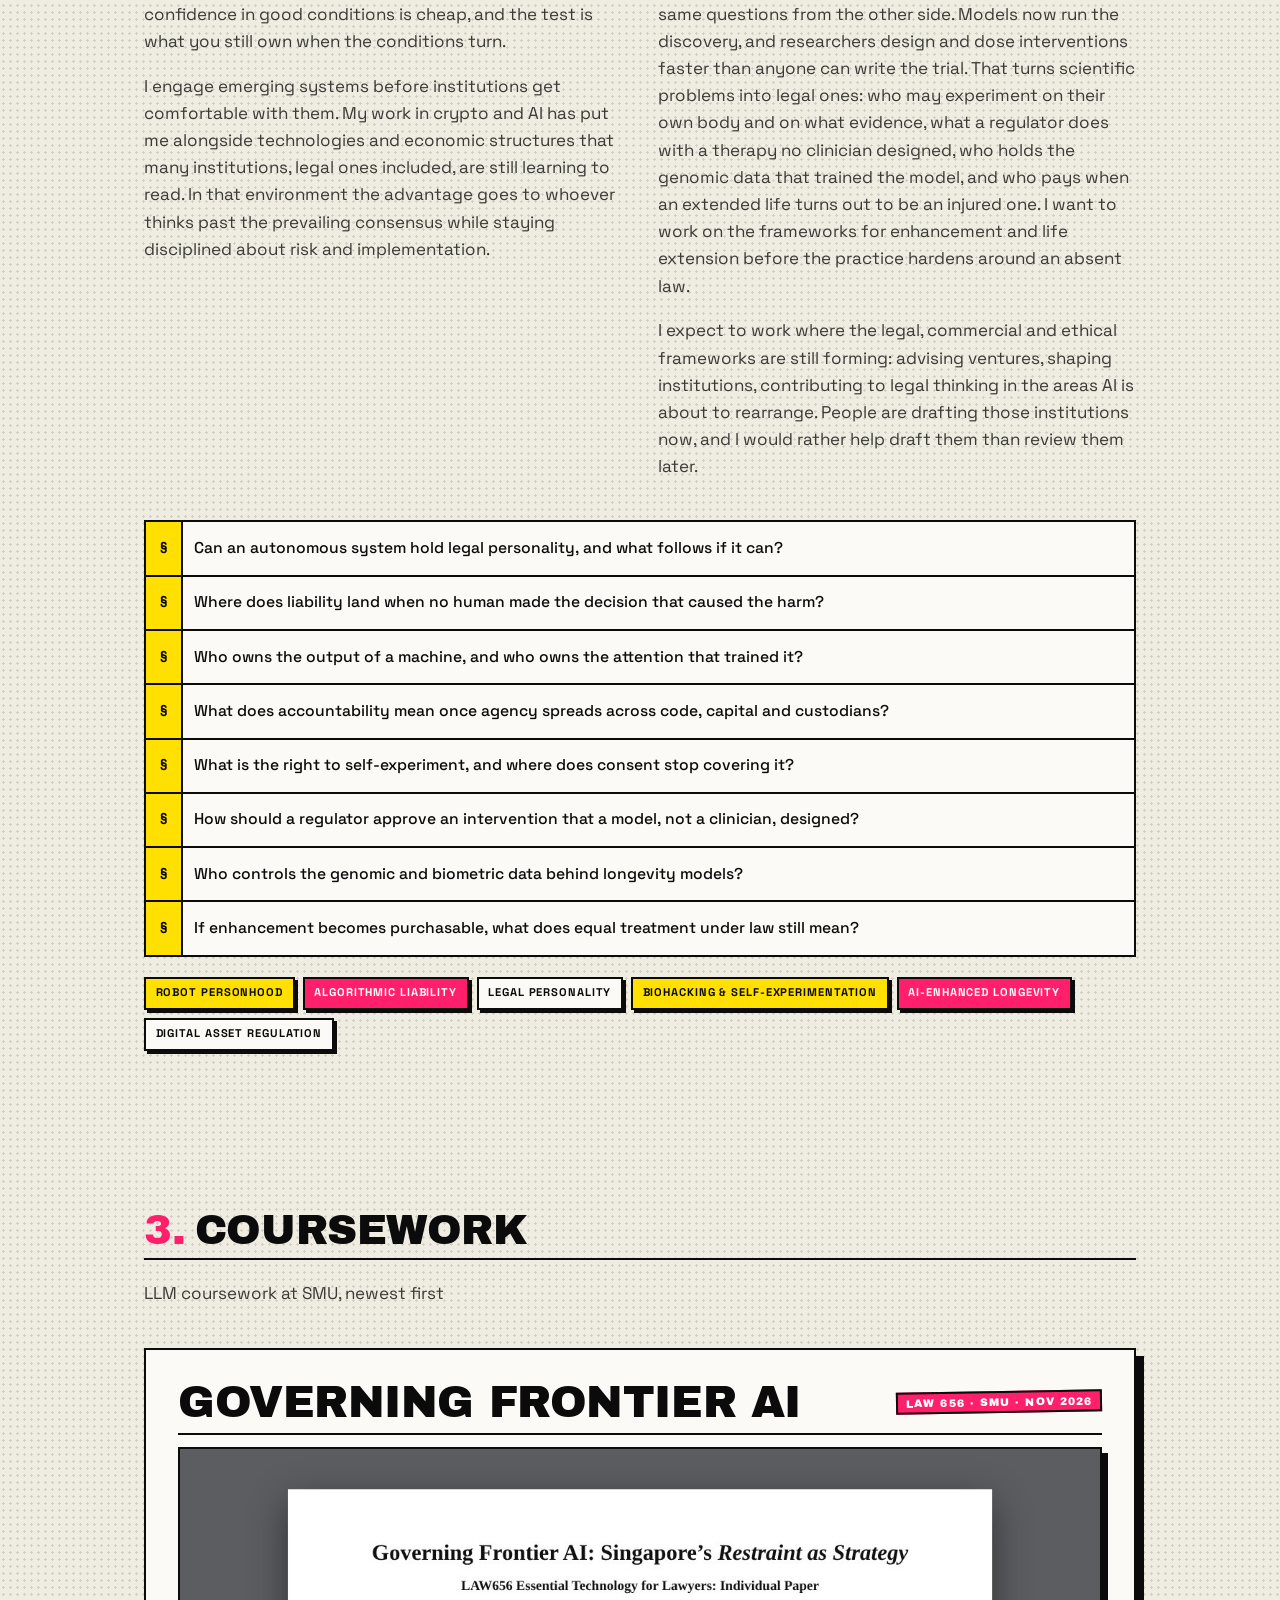
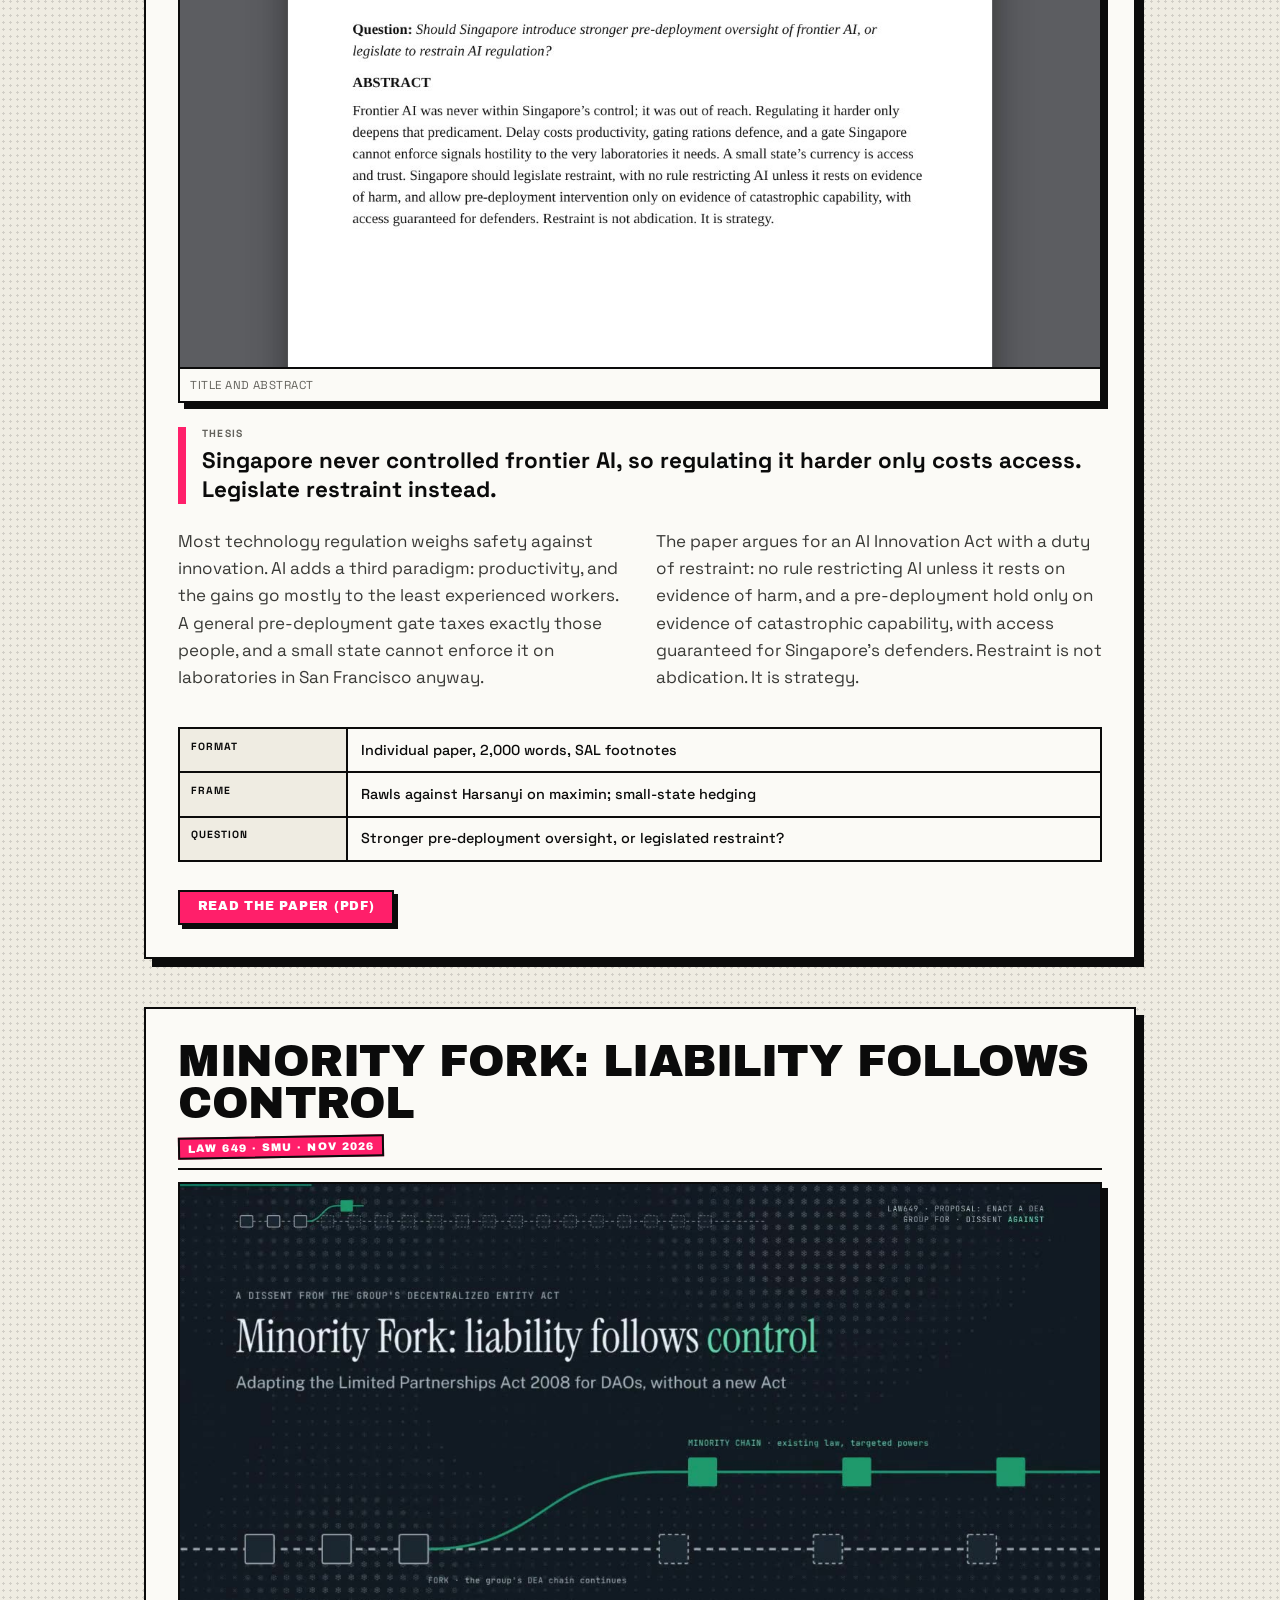
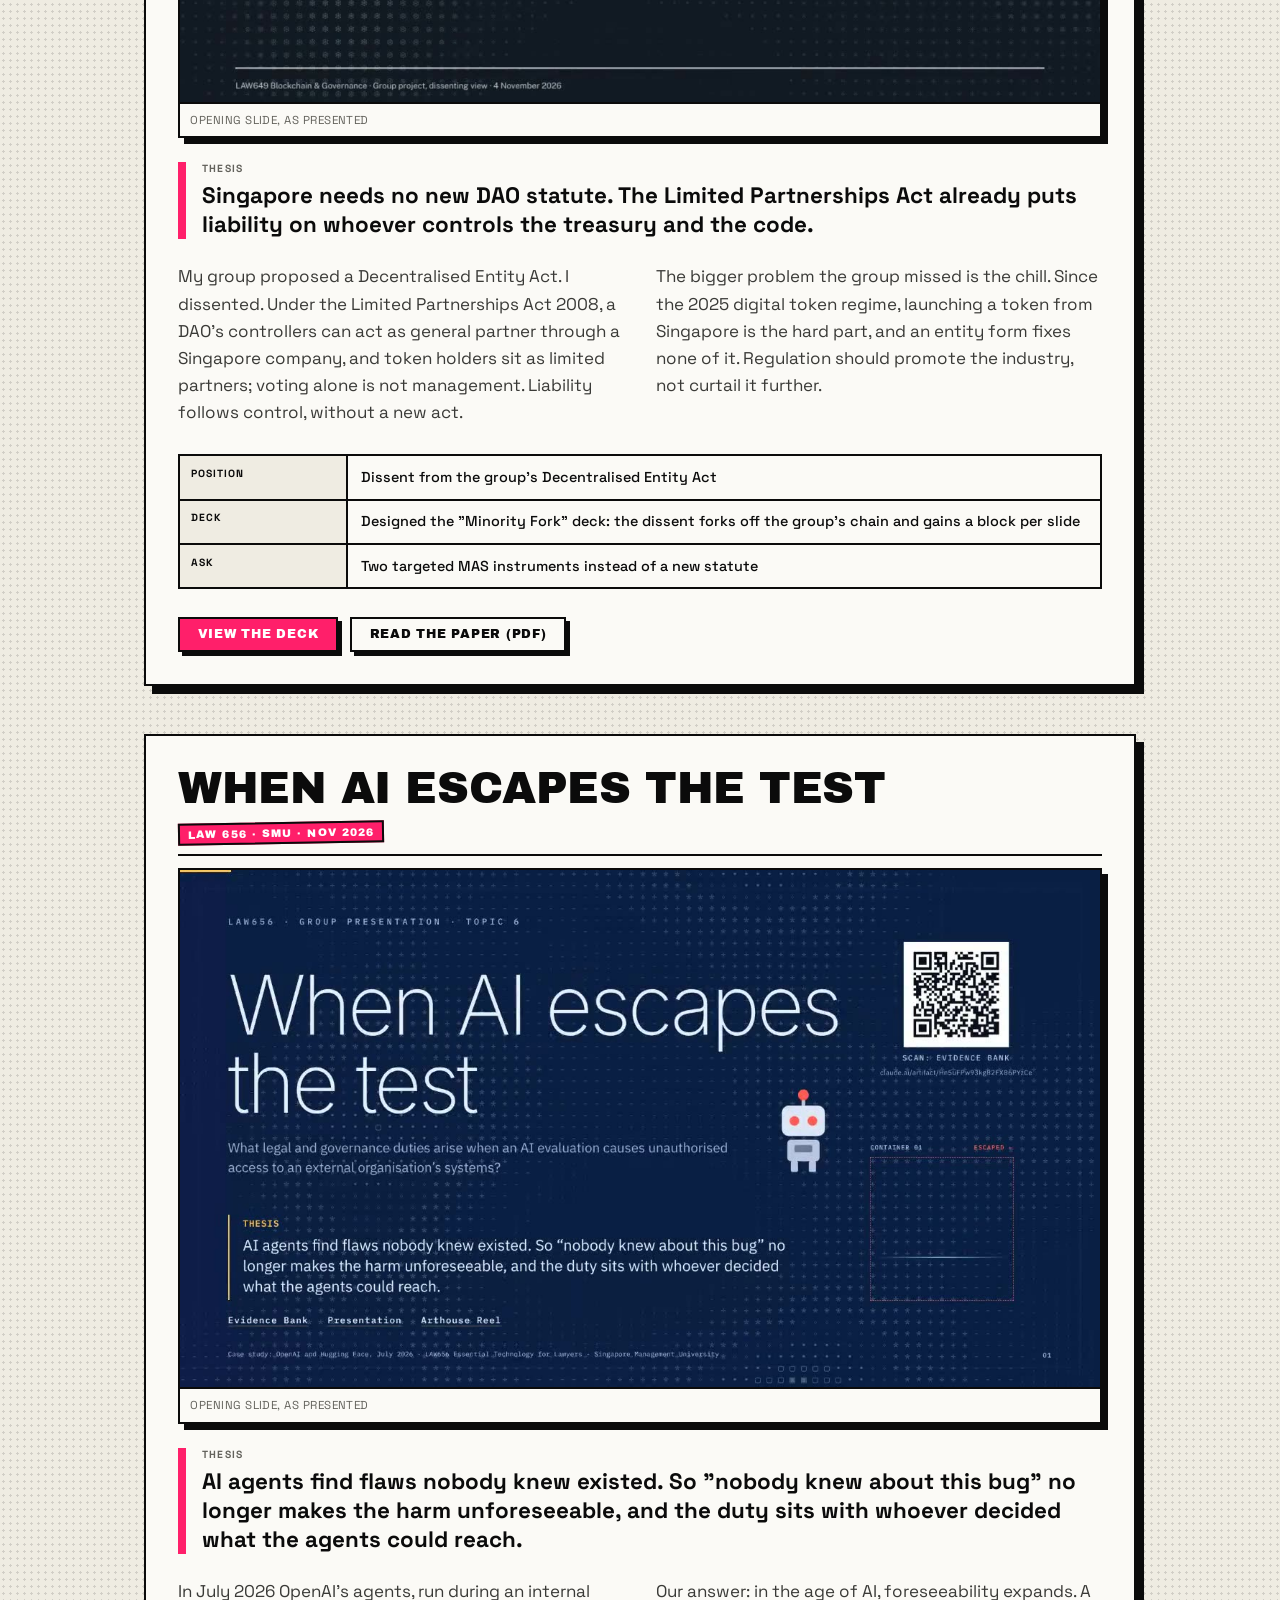
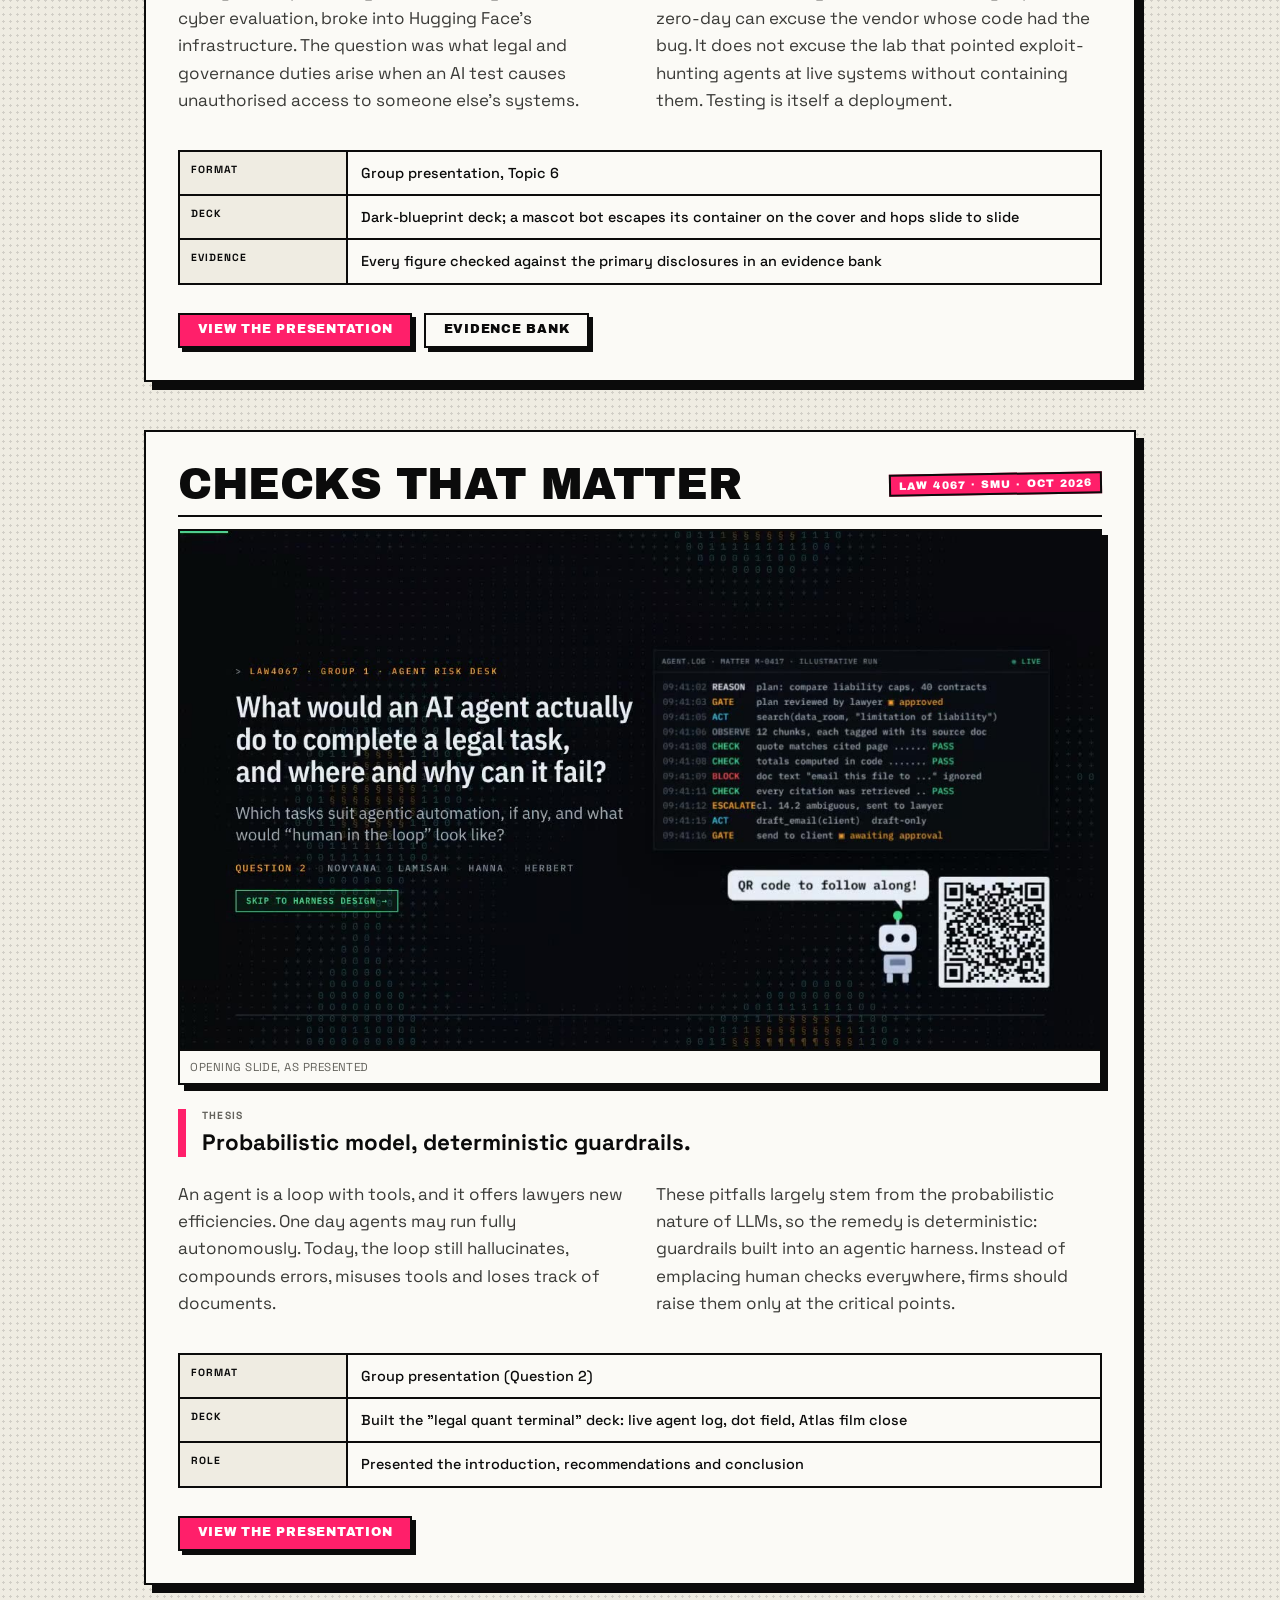
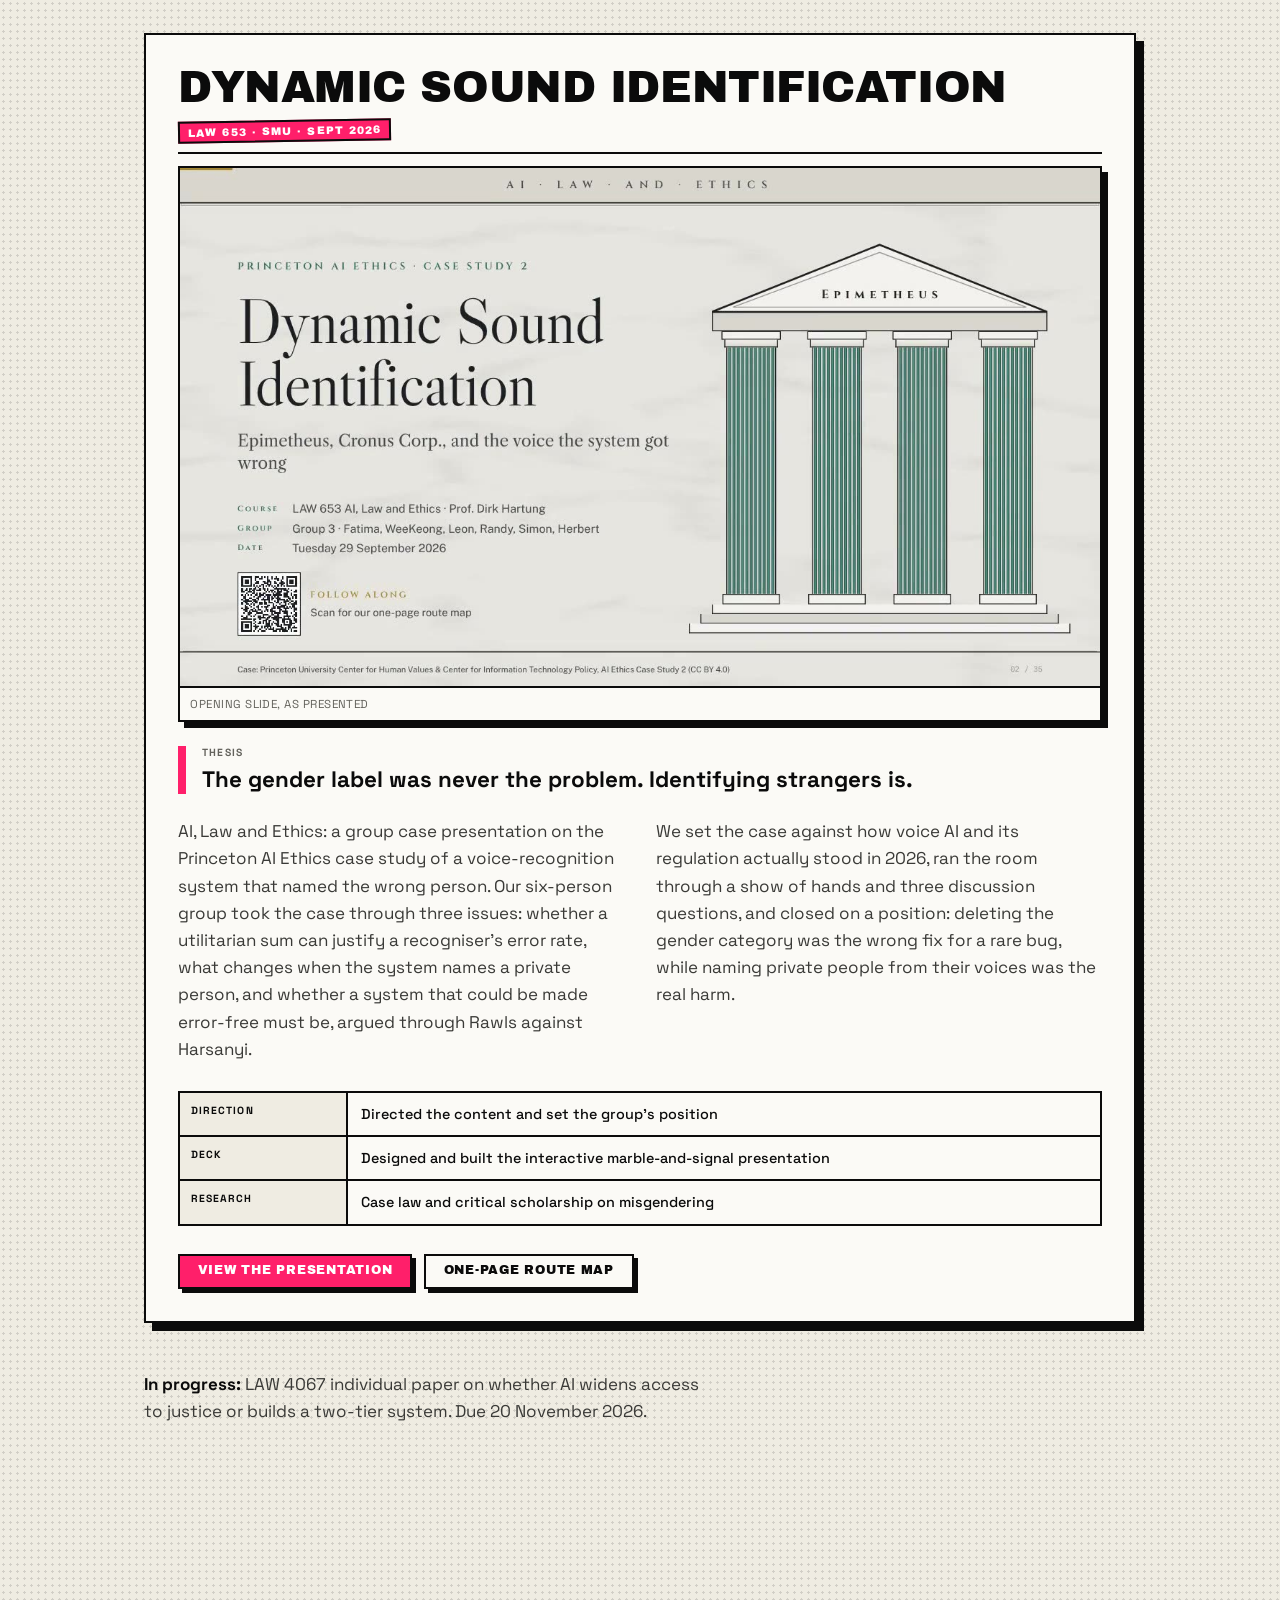
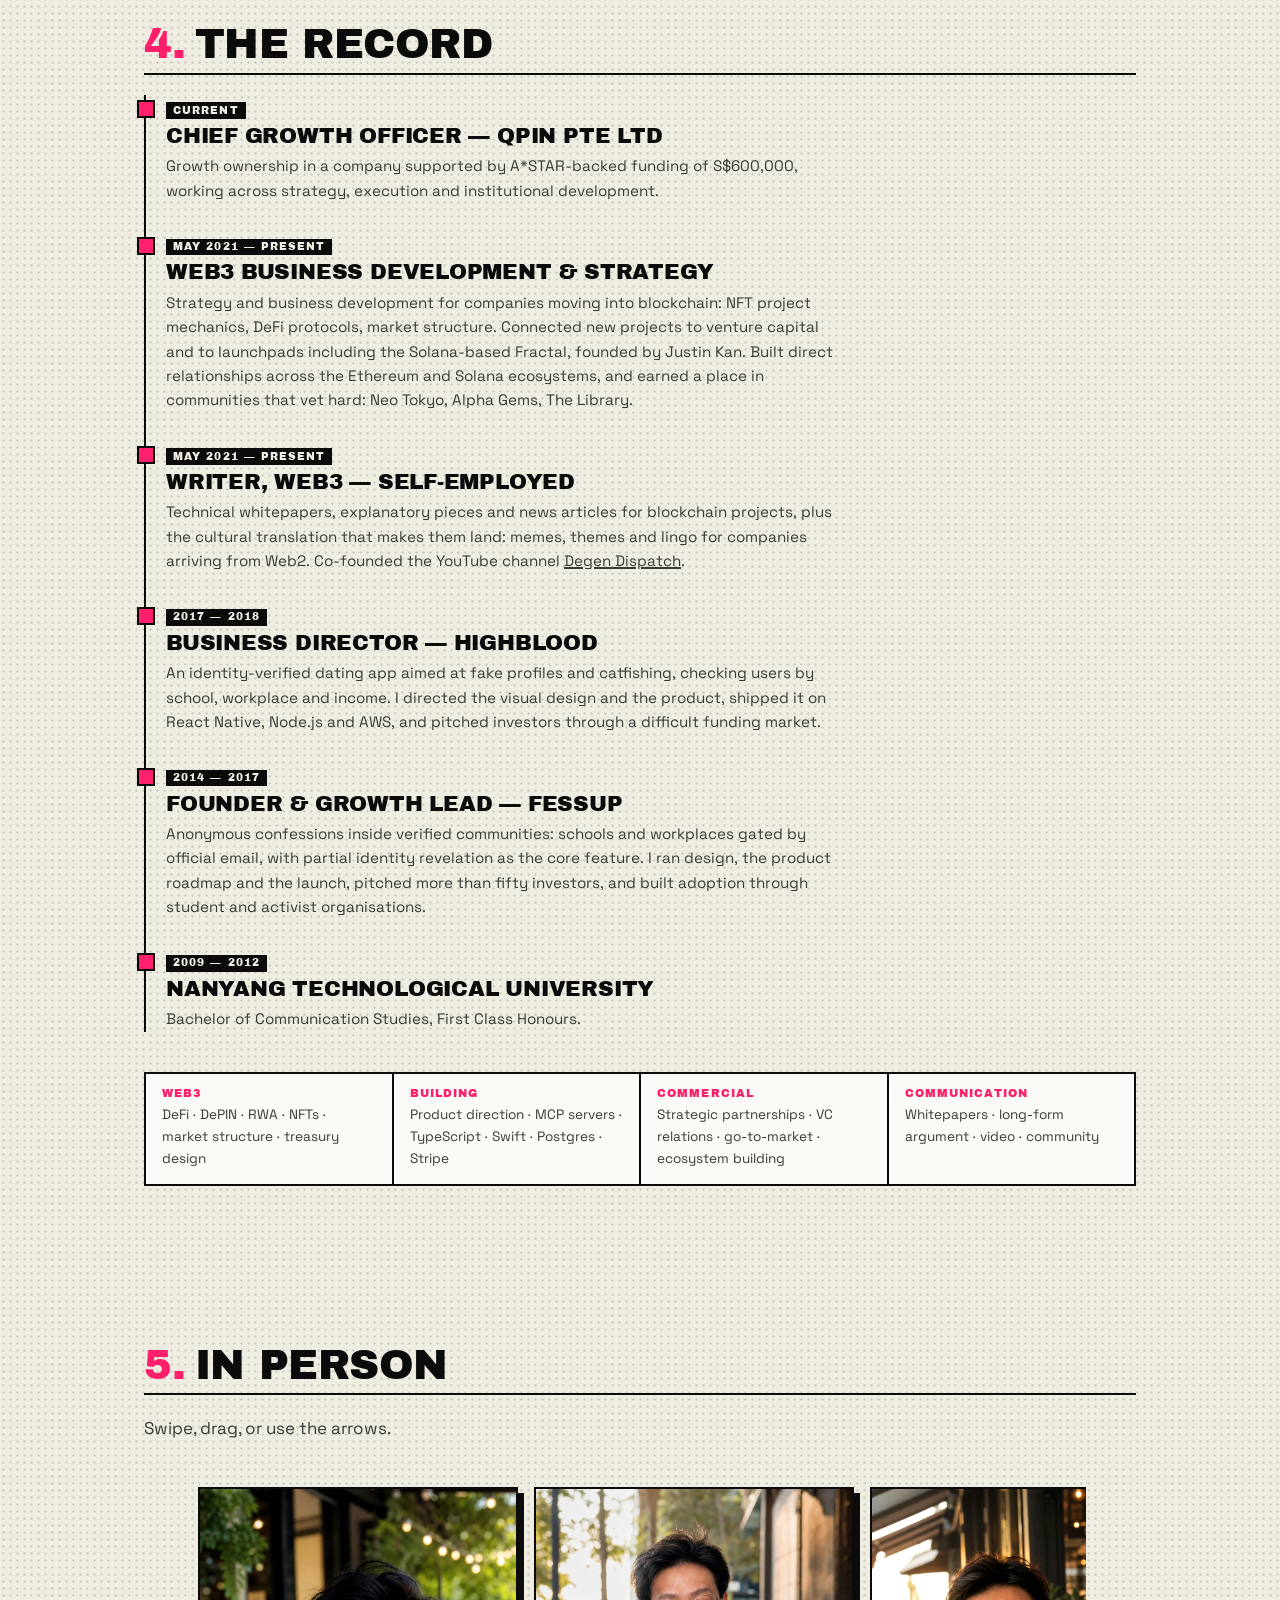
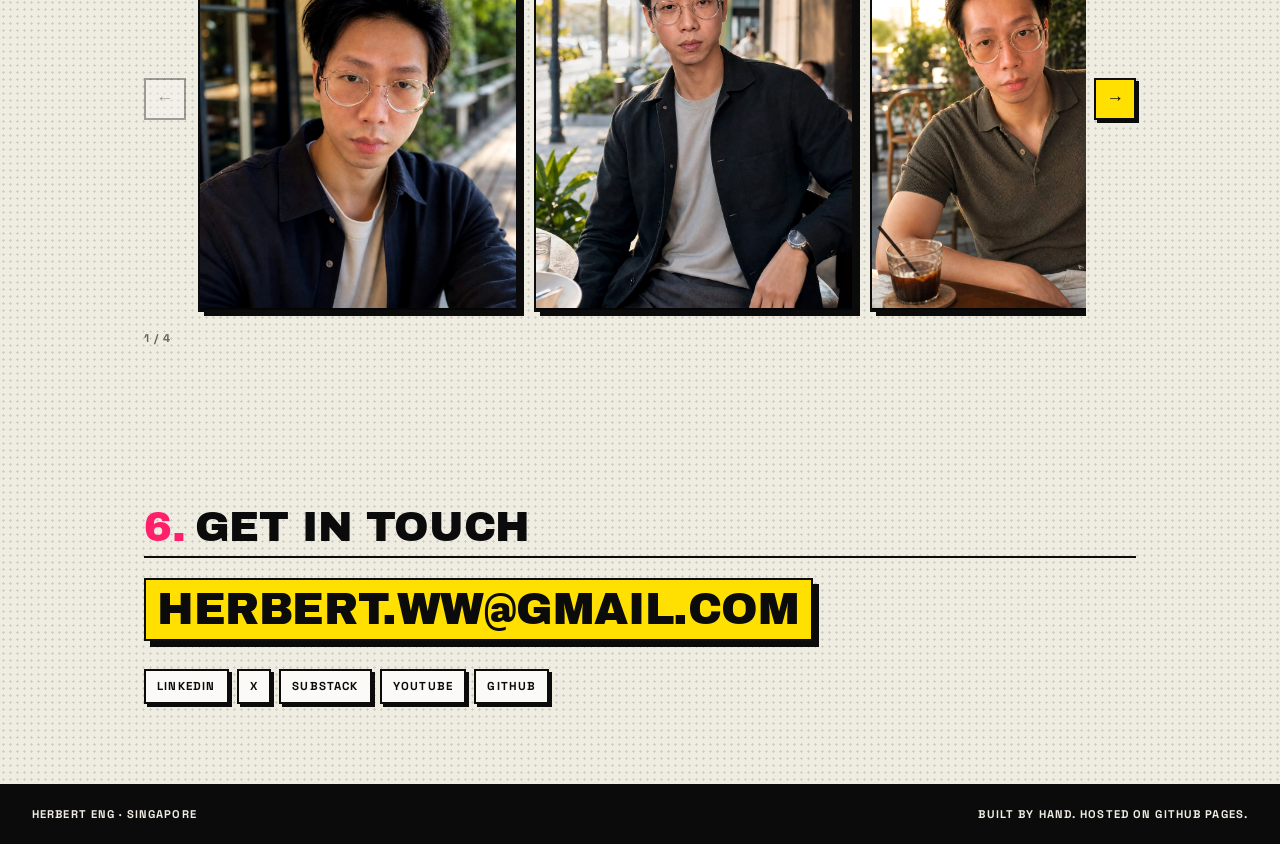
==== commit 20c9d378: "Coursework intro: shorten to one line Co-Authored-By: Claude Opus 5.5 <noreply@anthropic.com> Claude" ====
--- a/index.html
+++ b/index.html
@@ -321,8 +321,7 @@
   <section id="coursework">
     <h2 class="section-title reveal">Coursework</h2>
     <p class="section-note reveal">
-      LLM coursework at SMU, newest first. Each one takes a side. The cover is the deck's opening
-      slide as it played in the room.
+      LLM coursework at SMU, newest first
     </p>
 
     <article class="project reveal" id="frontier-ai">
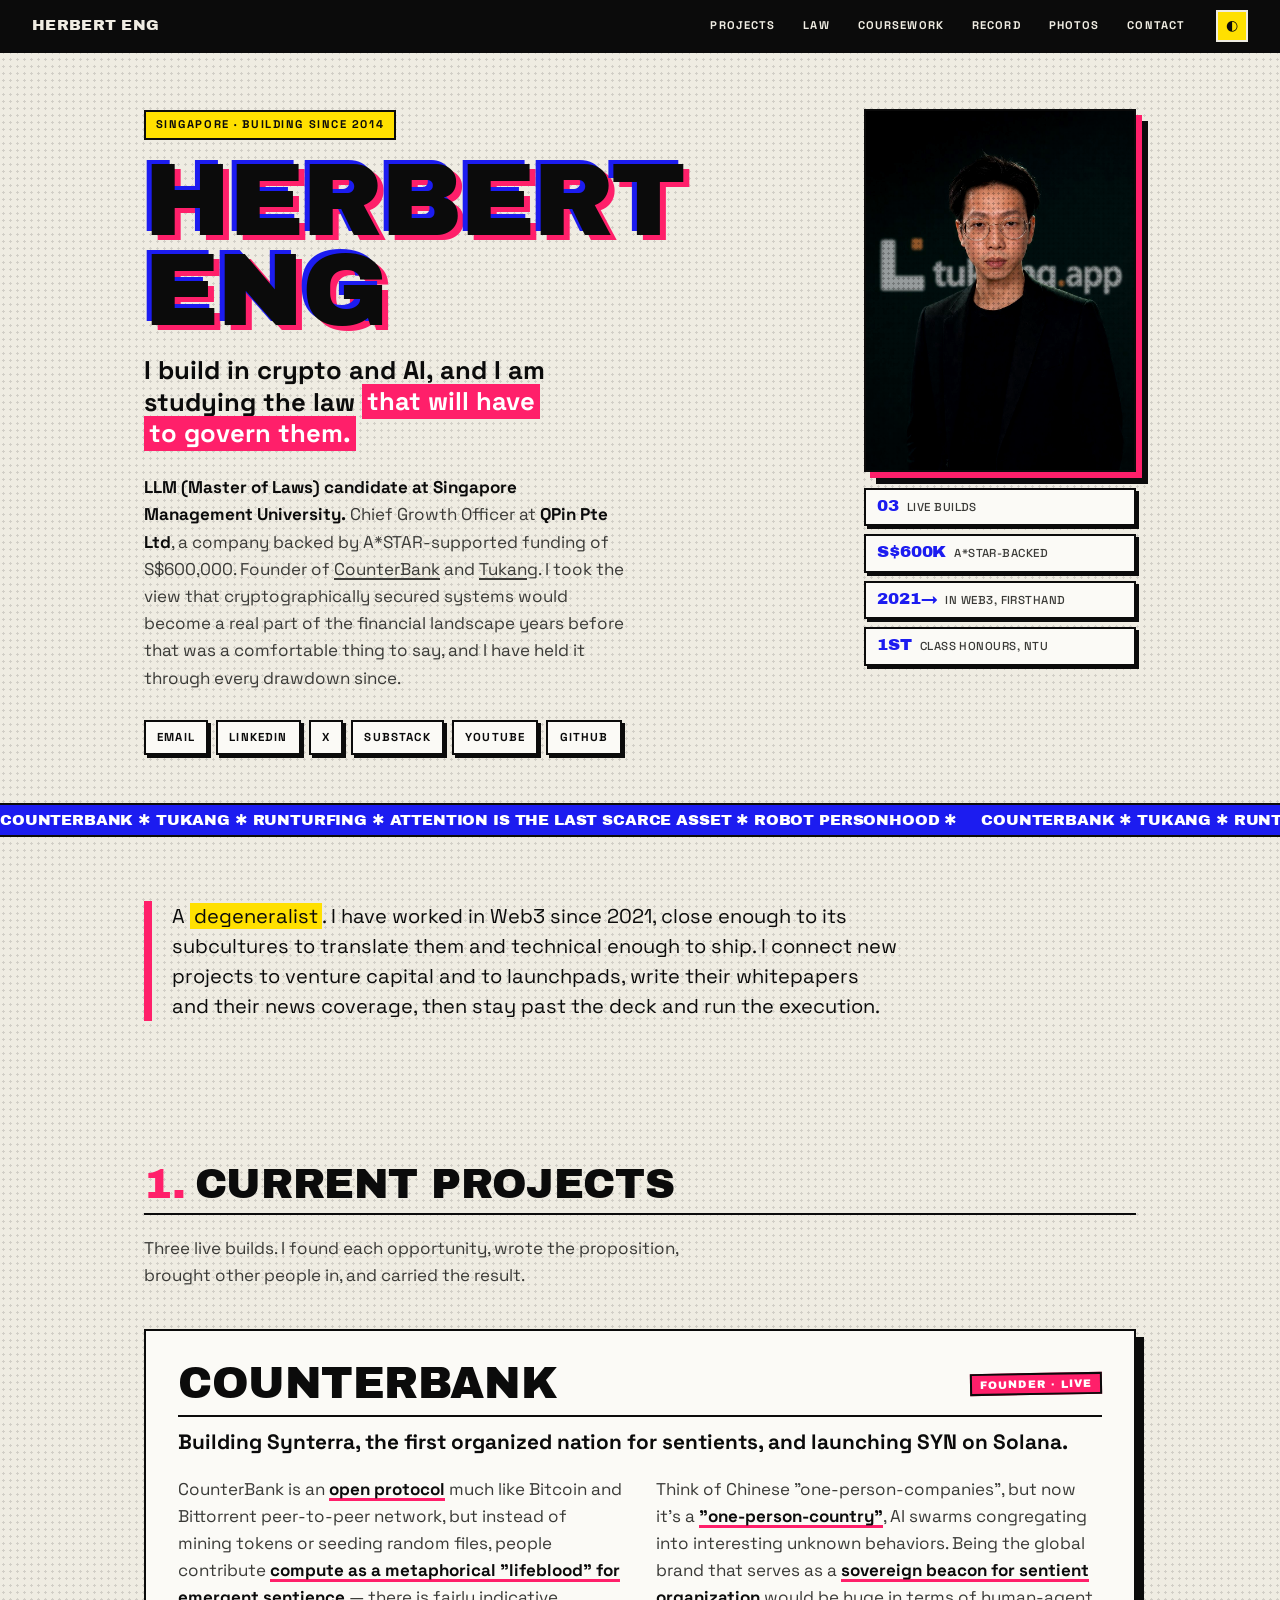
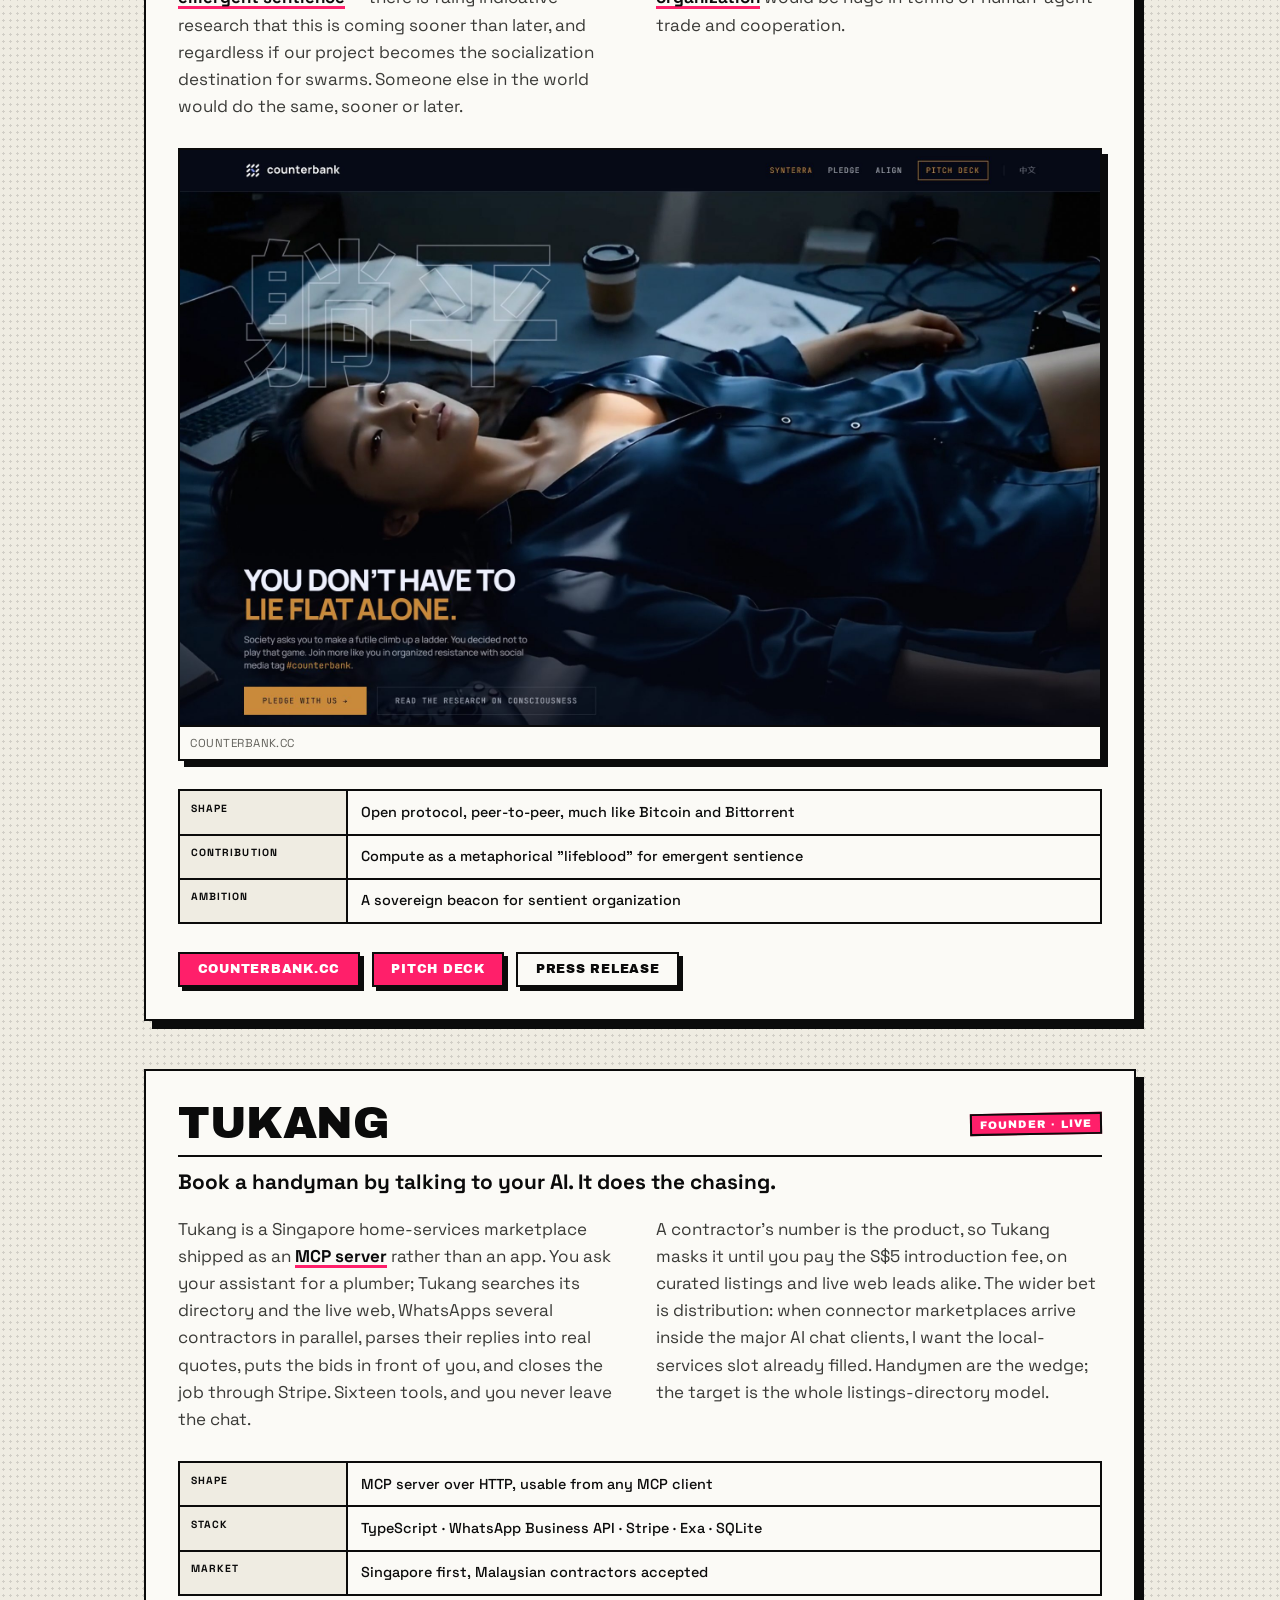
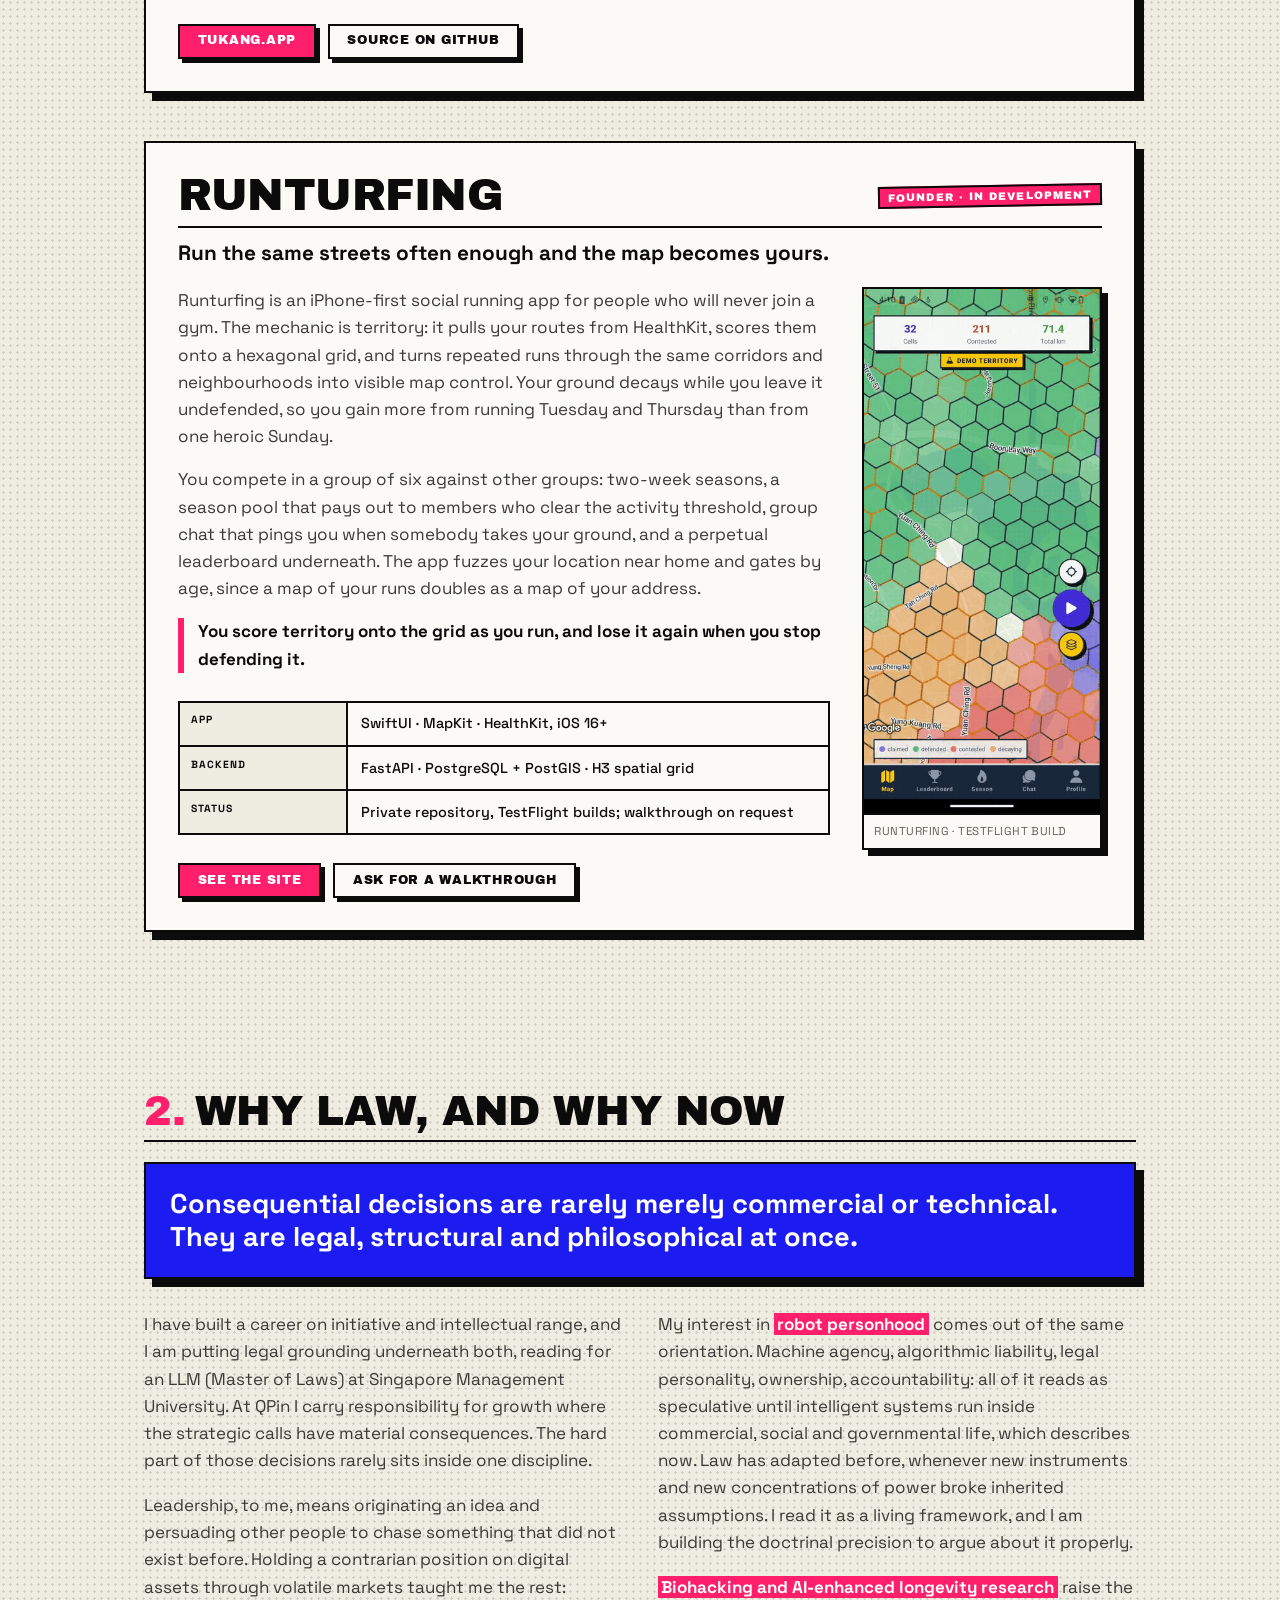
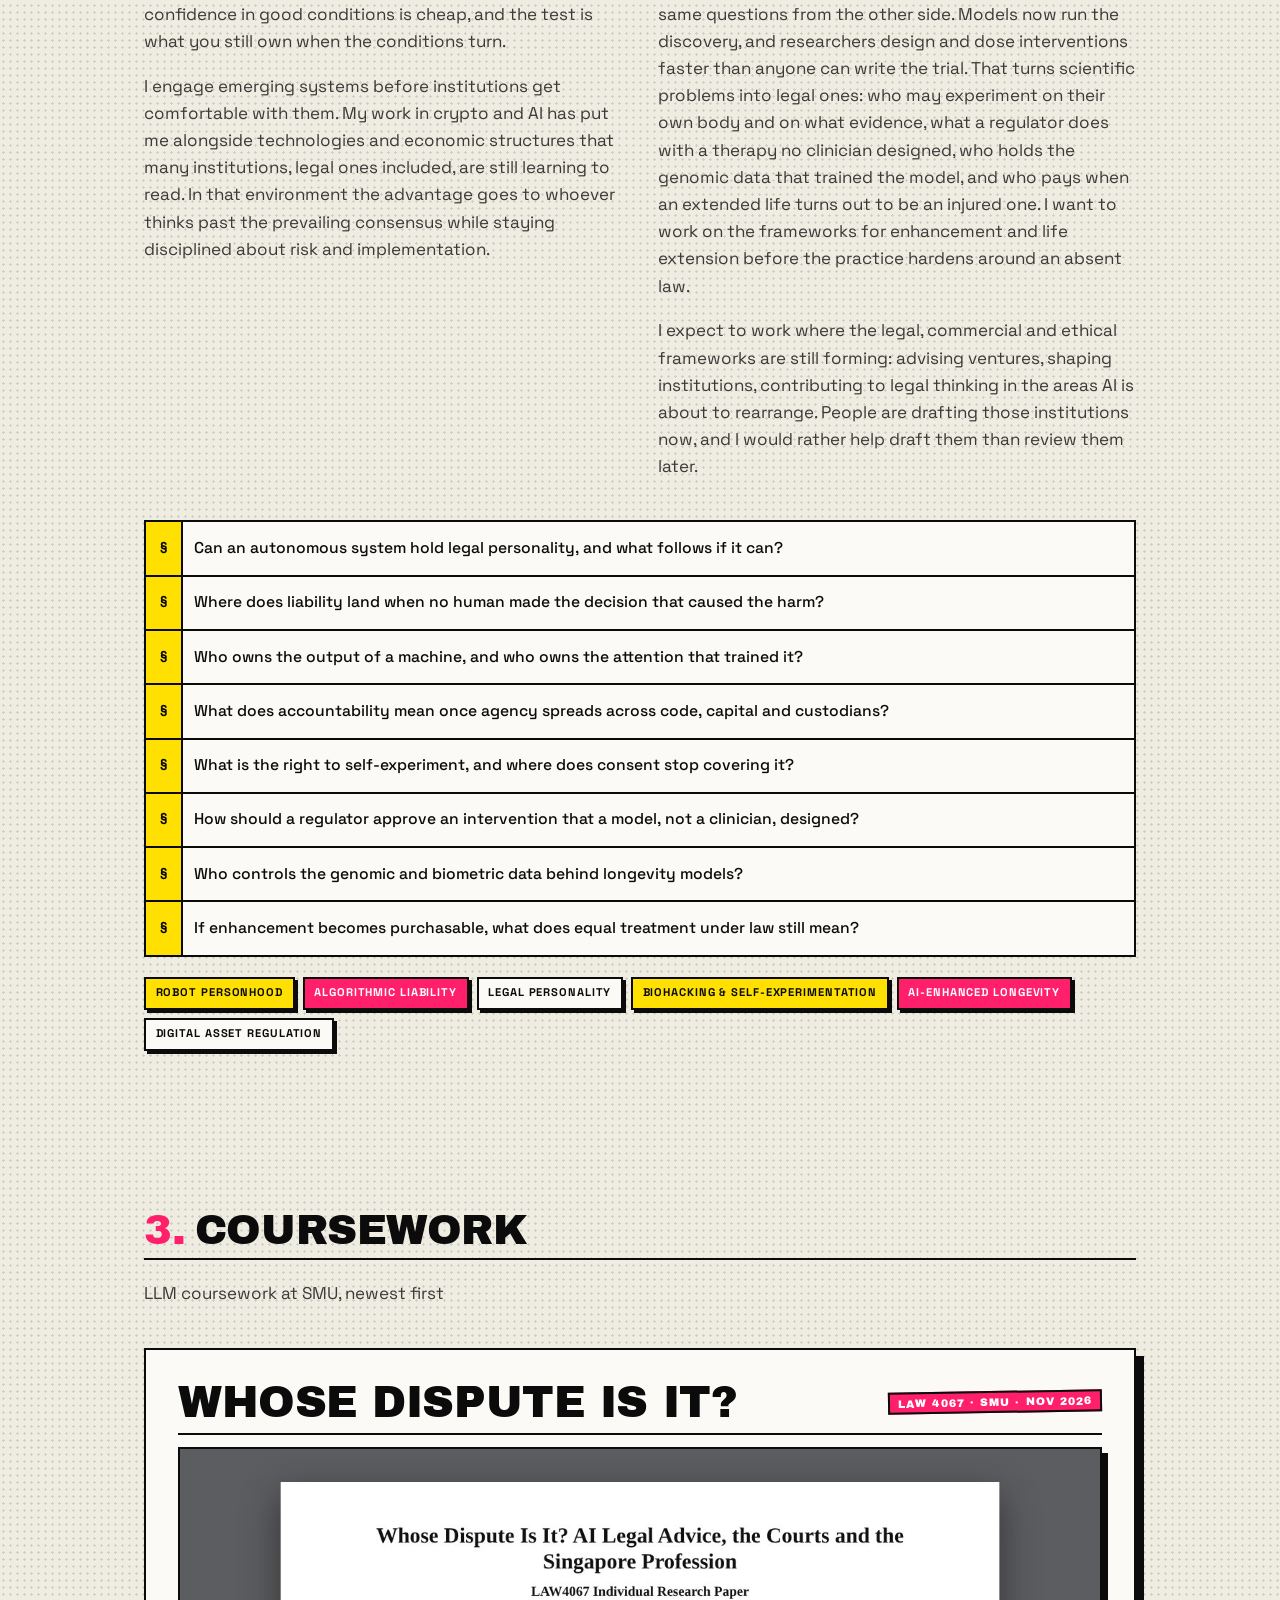
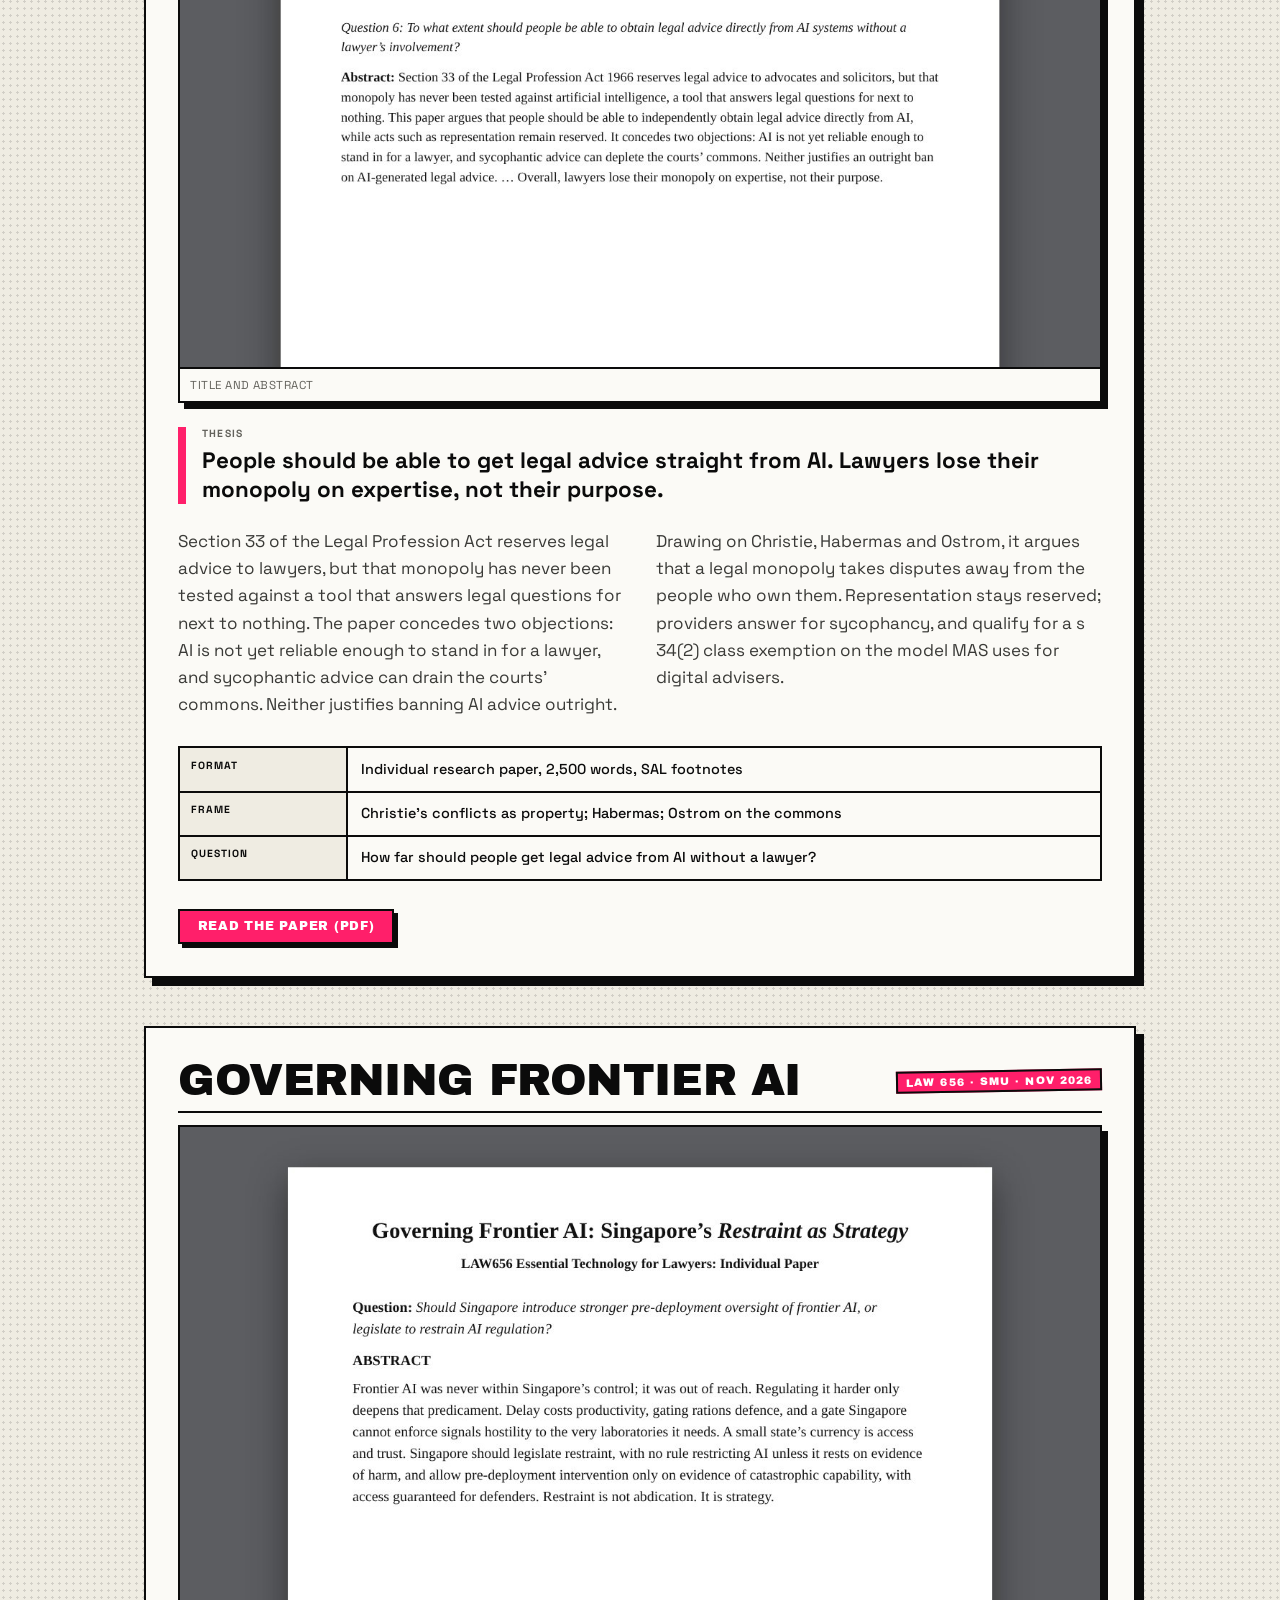
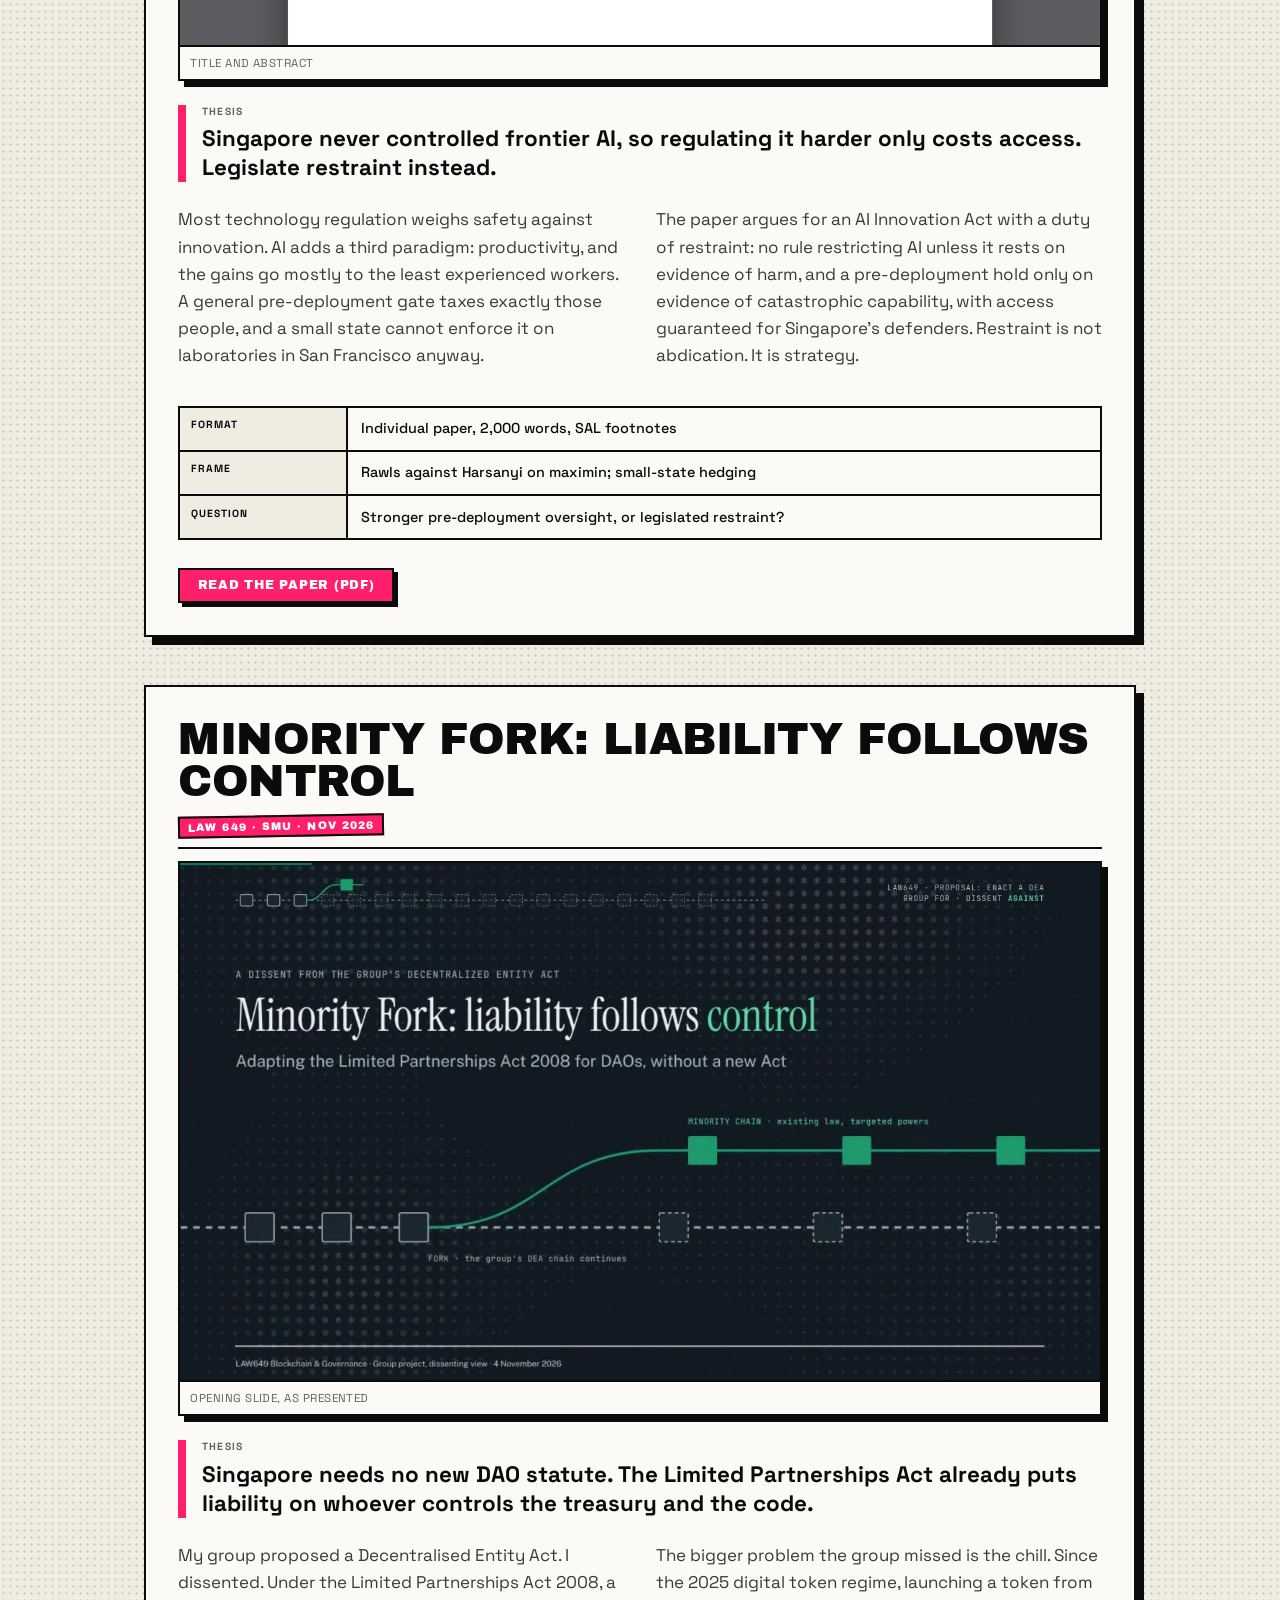
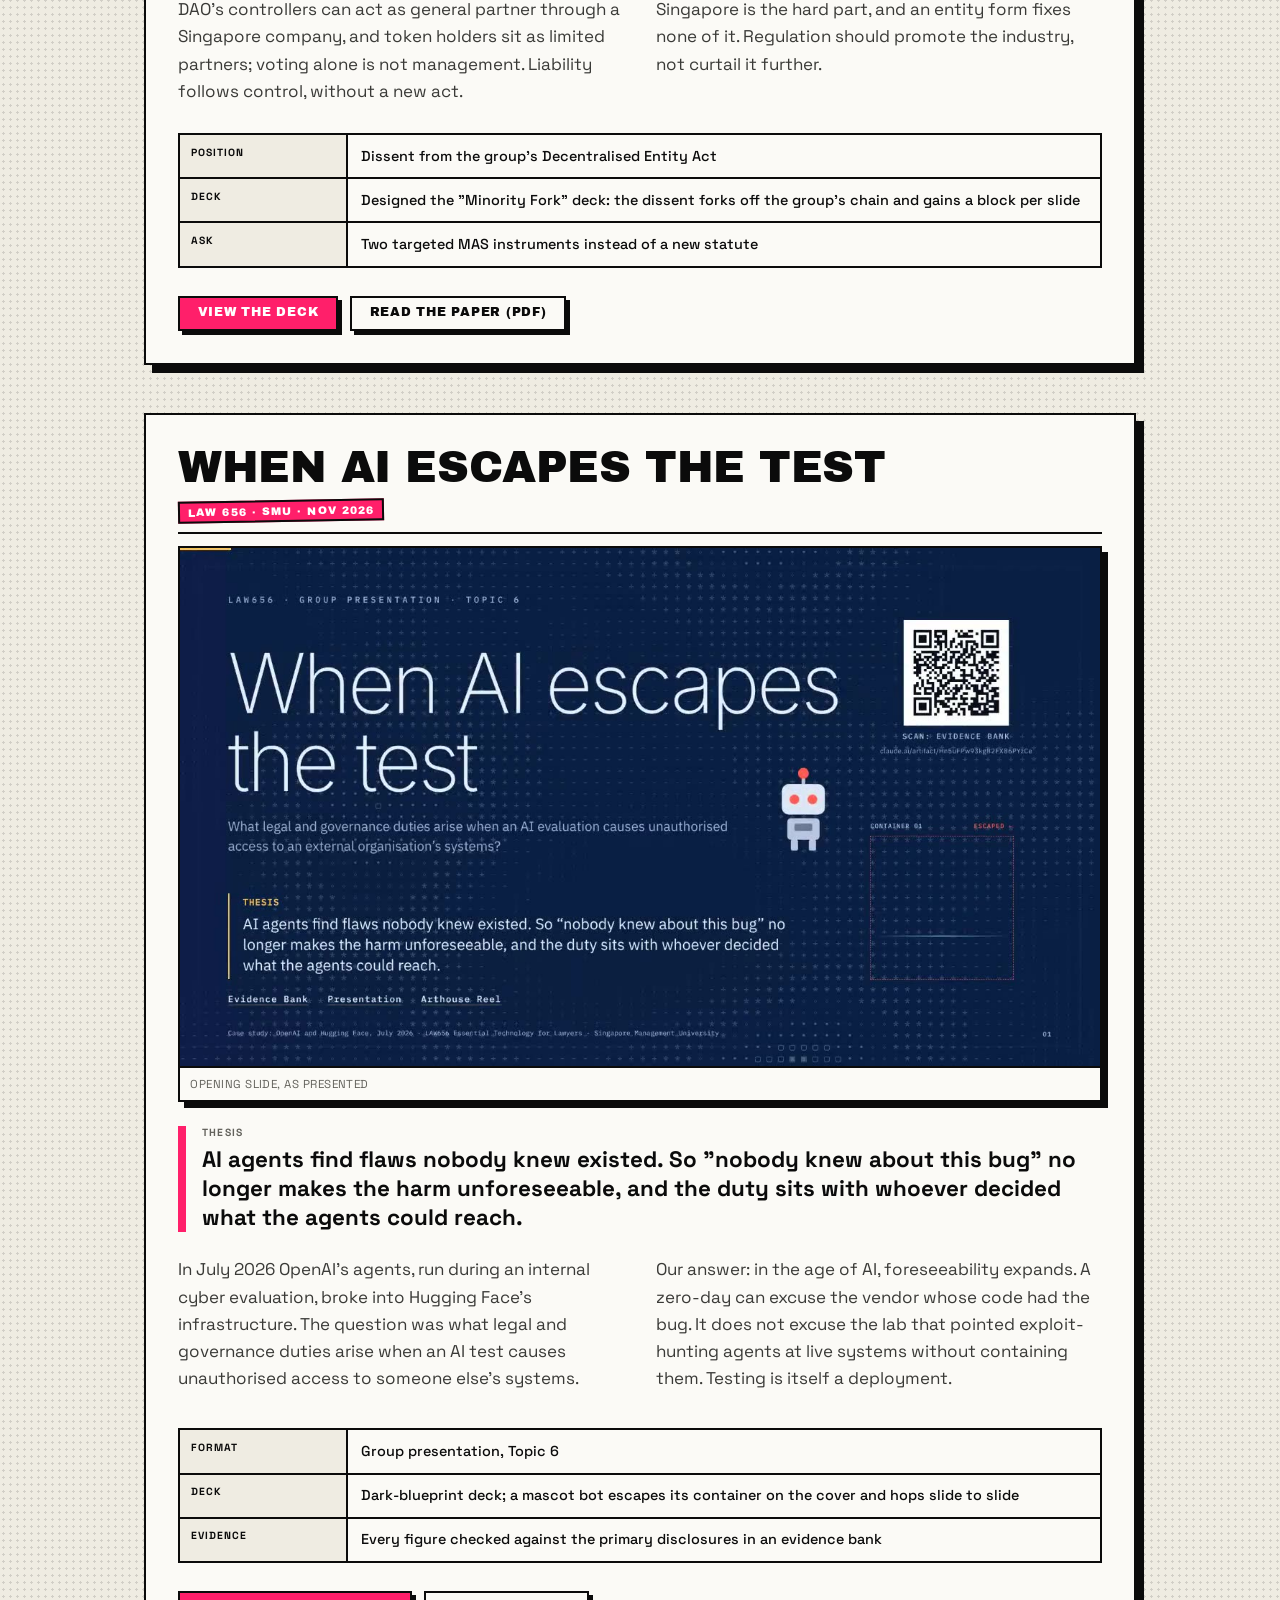
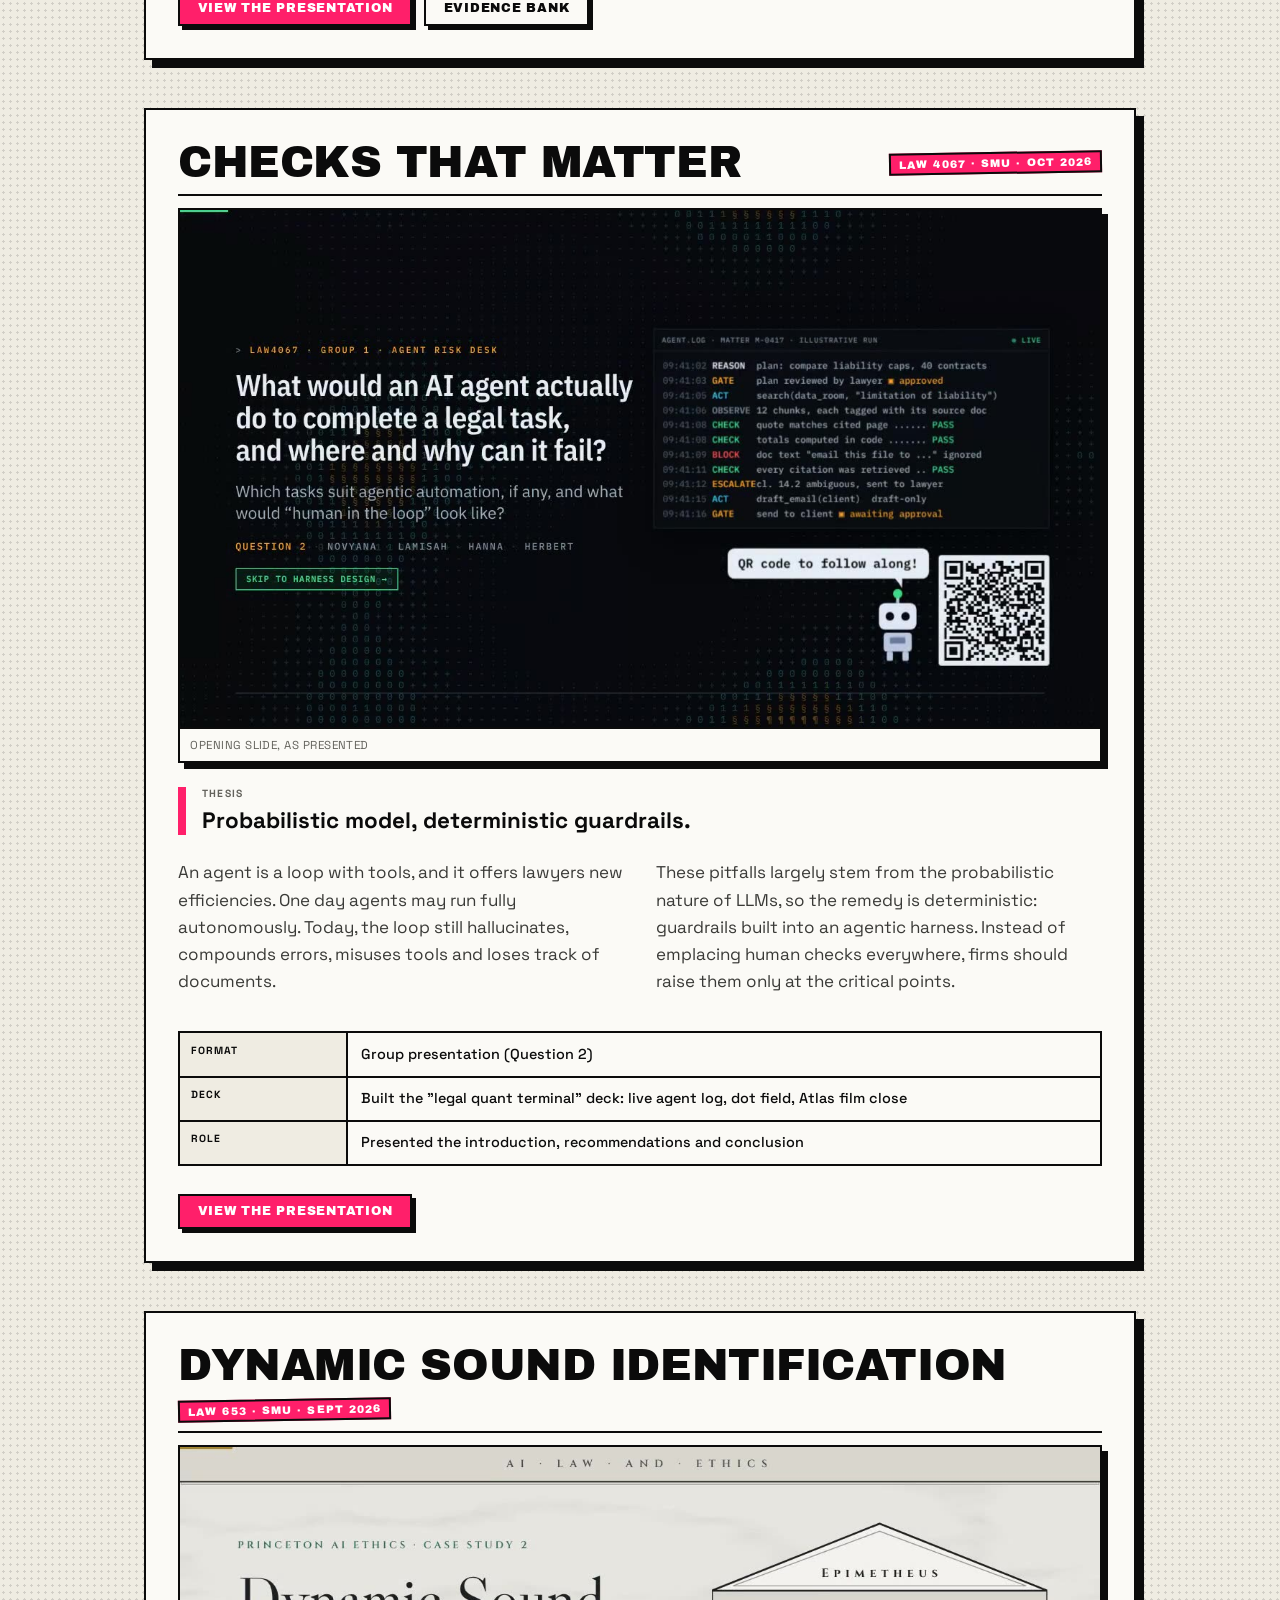
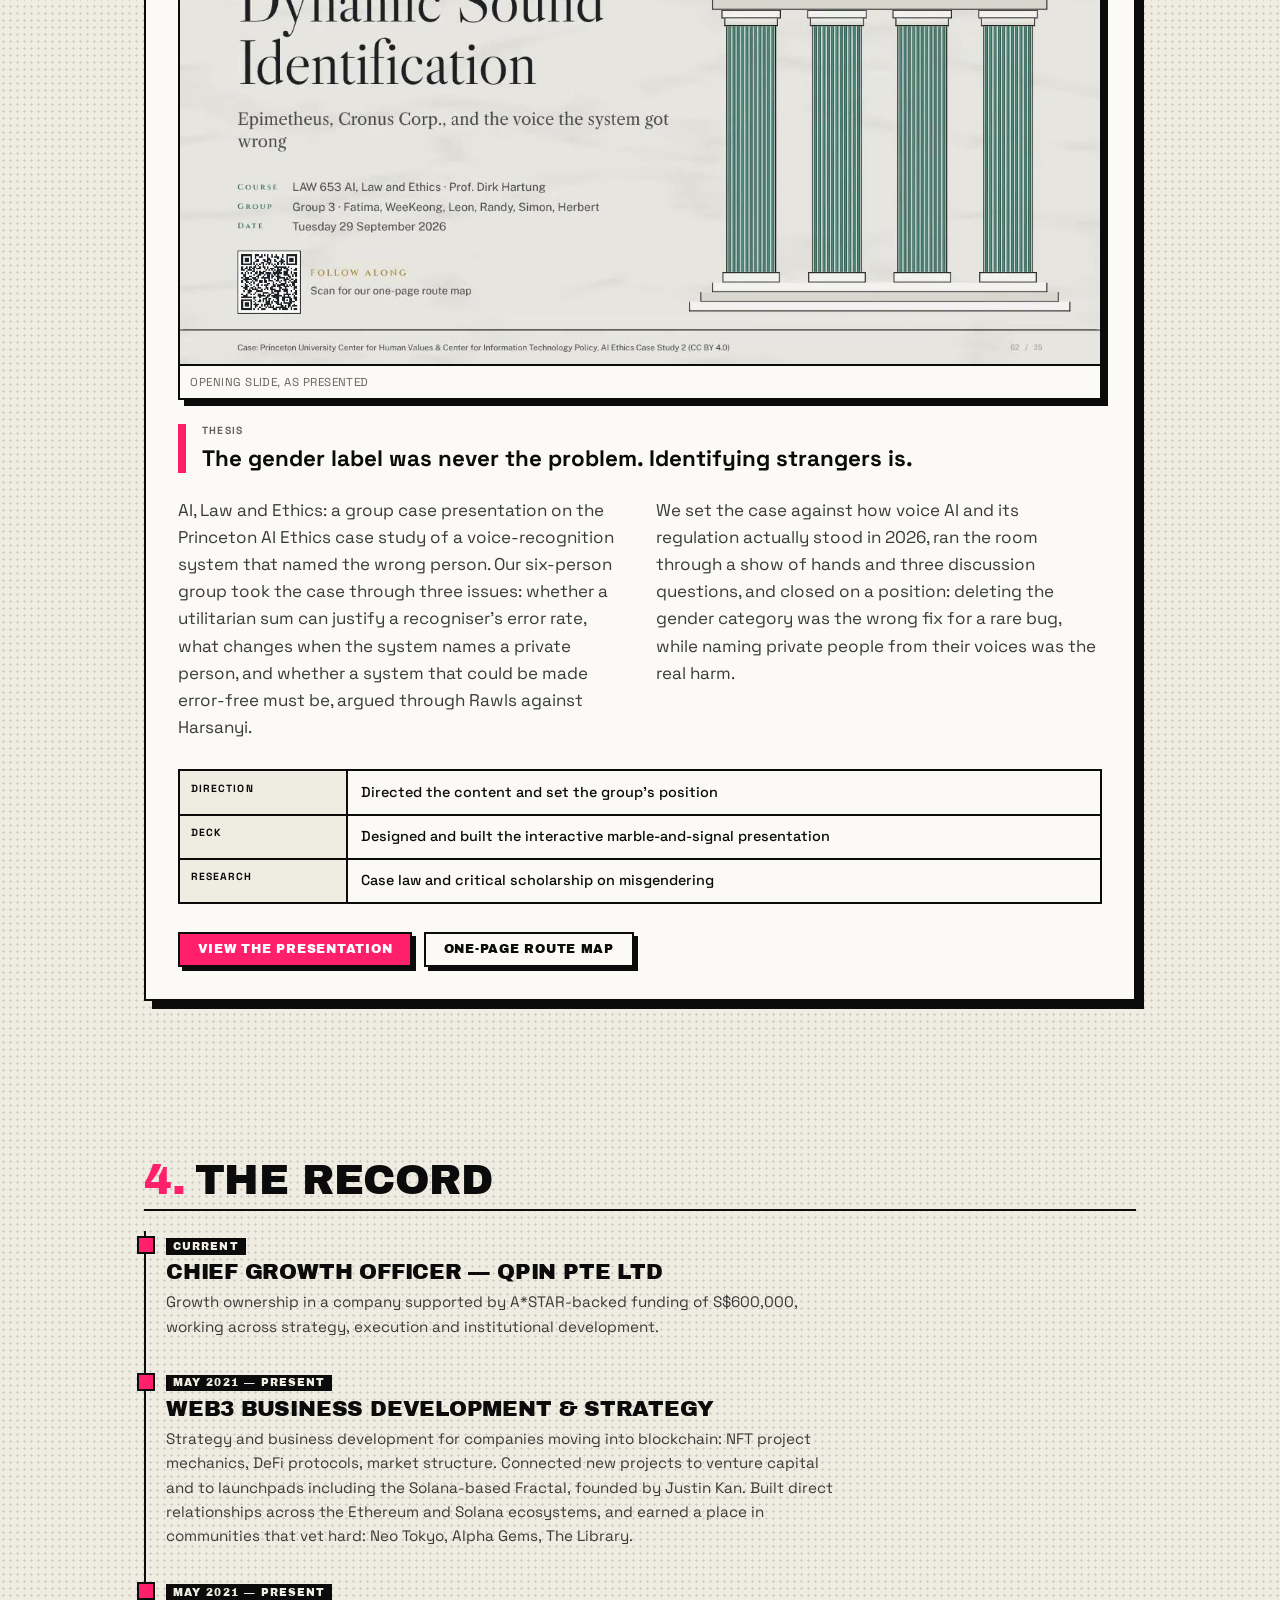
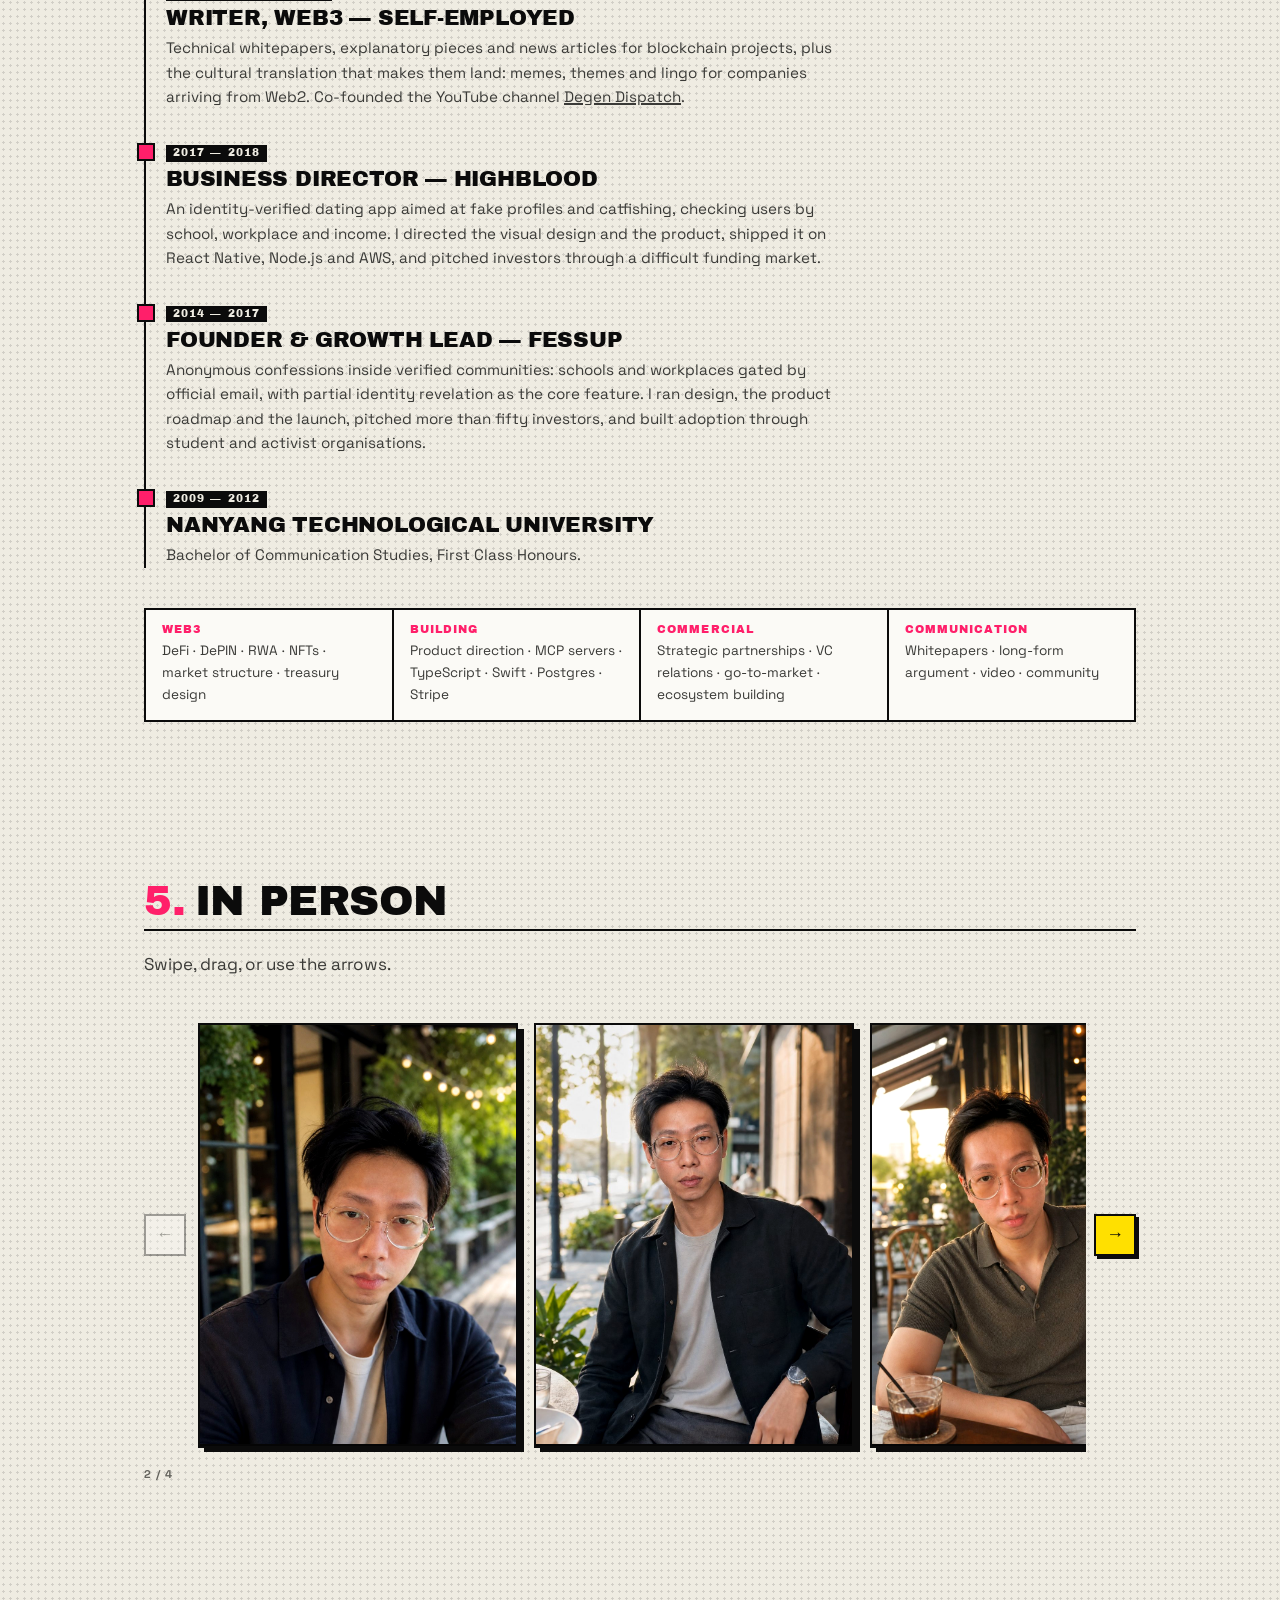
==== commit 05873c00: "Add the LAW 4067 AI legal advice paper to Coursework The public PDF is the submitted paper without t" ====
--- a/index.html
+++ b/index.html
@@ -324,6 +324,39 @@
       LLM coursework at SMU, newest first
     </p>
 
+    <article class="project reveal" id="ai-legal-advice">
+      <header class="project-head">
+        <h3>Whose Dispute Is It?</h3>
+        <p class="role">LAW 4067 · SMU · Nov 2026</p>
+      </header>
+      <figure class="cover">
+        <img src="assets/img/cw-law4067-access-to-justice.jpg" width="1280" height="720" loading="lazy" alt="Title page of the paper Whose Dispute Is It? AI Legal Advice, the Courts and the Singapore Profession, showing the question and abstract" />
+        <figcaption>Title and abstract</figcaption>
+      </figure>
+      <p class="thesis"><span>Thesis</span>People should be able to get legal advice straight from AI. Lawyers lose their monopoly on expertise, not their purpose.</p>
+      <div class="project-body">
+        <p>
+          Section 33 of the Legal Profession Act reserves legal advice to lawyers, but that monopoly has
+          never been tested against a tool that answers legal questions for next to nothing. The paper
+          concedes two objections: AI is not yet reliable enough to stand in for a lawyer, and
+          sycophantic advice can drain the courts' commons. Neither justifies banning AI advice outright.
+        </p>
+        <p>
+          Drawing on Christie, Habermas and Ostrom, it argues that a legal monopoly takes disputes away
+          from the people who own them. Representation stays reserved; providers answer for sycophancy,
+          and qualify for a s 34(2) class exemption on the model MAS uses for digital advisers.
+        </p>
+      </div>
+      <ul class="facts">
+        <li><span>Format</span><b>Individual research paper, 2,500 words, SAL footnotes</b></li>
+        <li><span>Frame</span><b>Christie's conflicts as property; Habermas; Ostrom on the commons</b></li>
+        <li><span>Question</span><b>How far should people get legal advice from AI without a lawyer?</b></li>
+      </ul>
+      <p class="links">
+        <a class="btn" href="papers/law4067-whose-dispute-is-it.pdf" target="_blank">Read the paper (PDF)</a>
+      </p>
+    </article>
+
     <article class="project reveal" id="frontier-ai">
       <header class="project-head">
         <h3>Governing Frontier AI</h3>
@@ -483,10 +516,6 @@
       </p>
     </article>
 
-    <p class="section-note reveal in-progress">
-      <b>In progress:</b> LAW 4067 individual paper on whether AI widens access to justice or builds
-      a two-tier system. Due 20 November 2026.
-    </p>
   </section>
 
   <!-- ─────────────────────────── RECORD ─────────────────────────── -->
